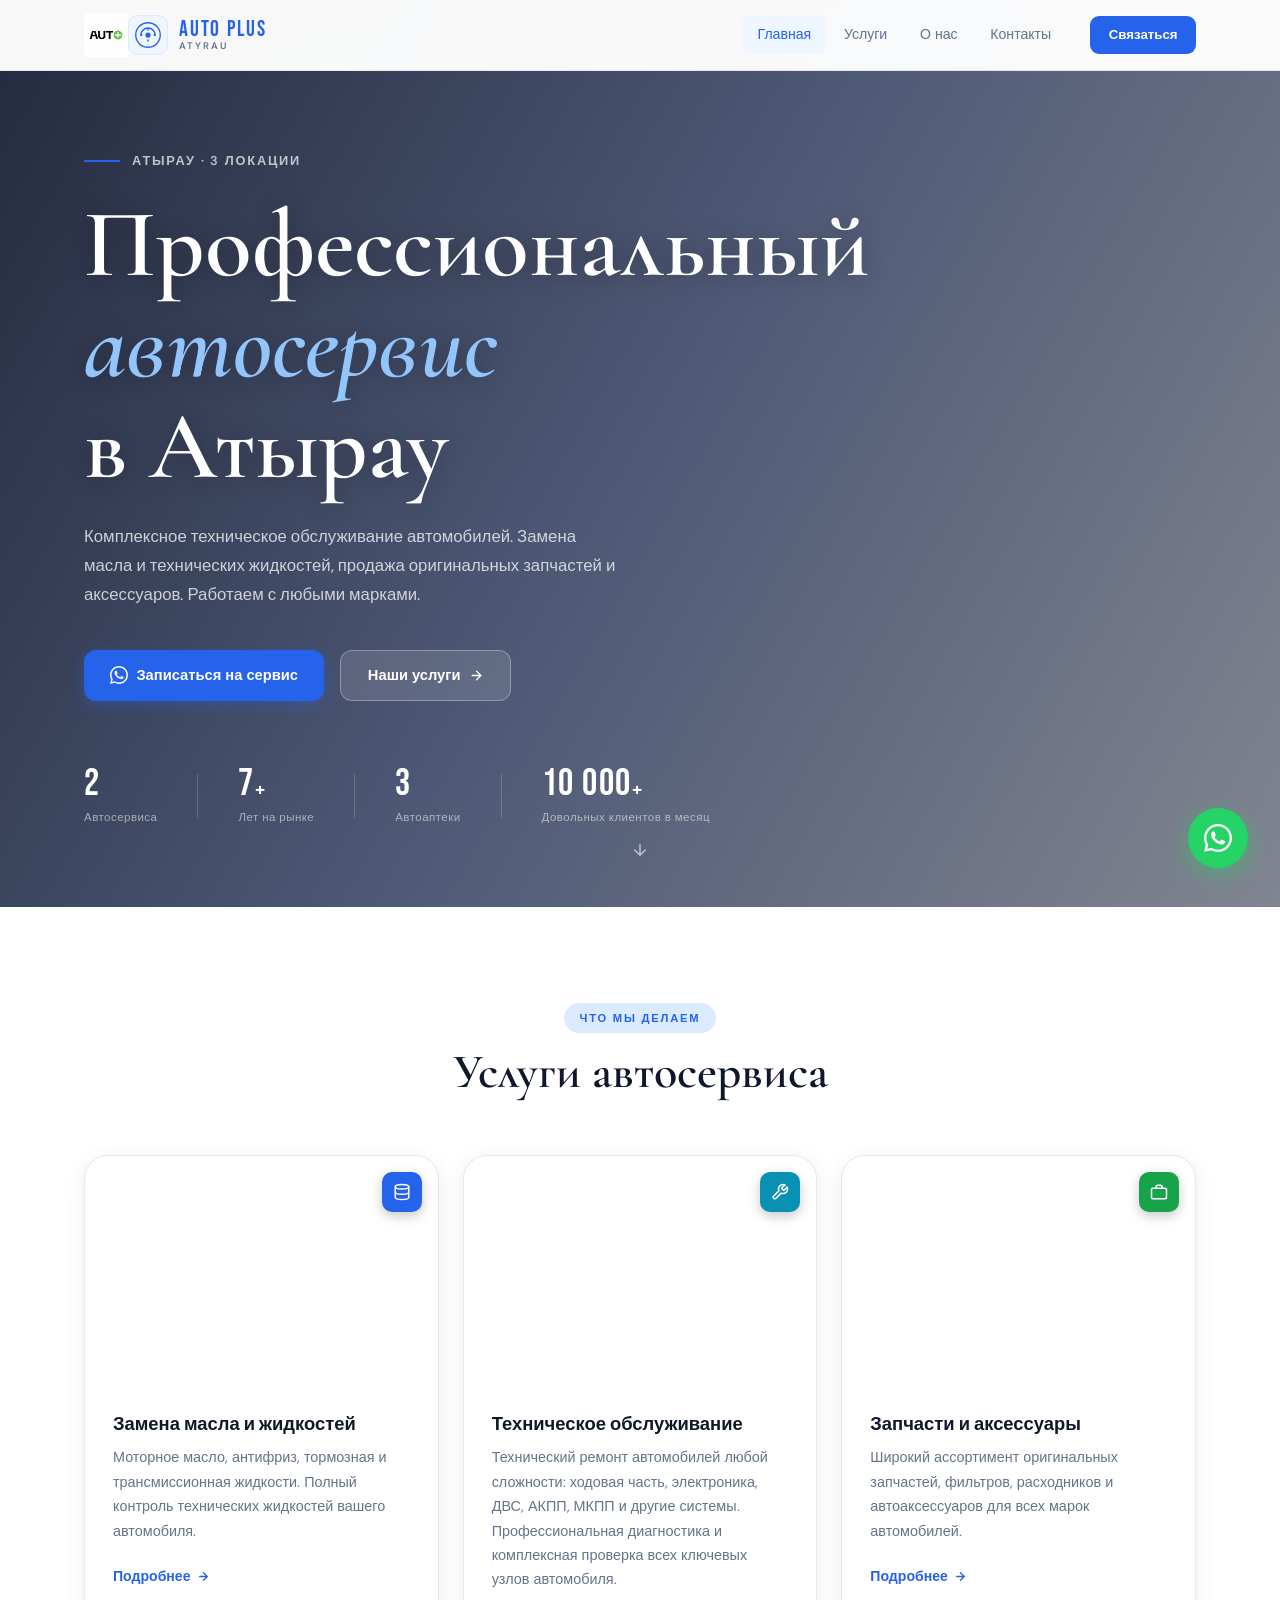
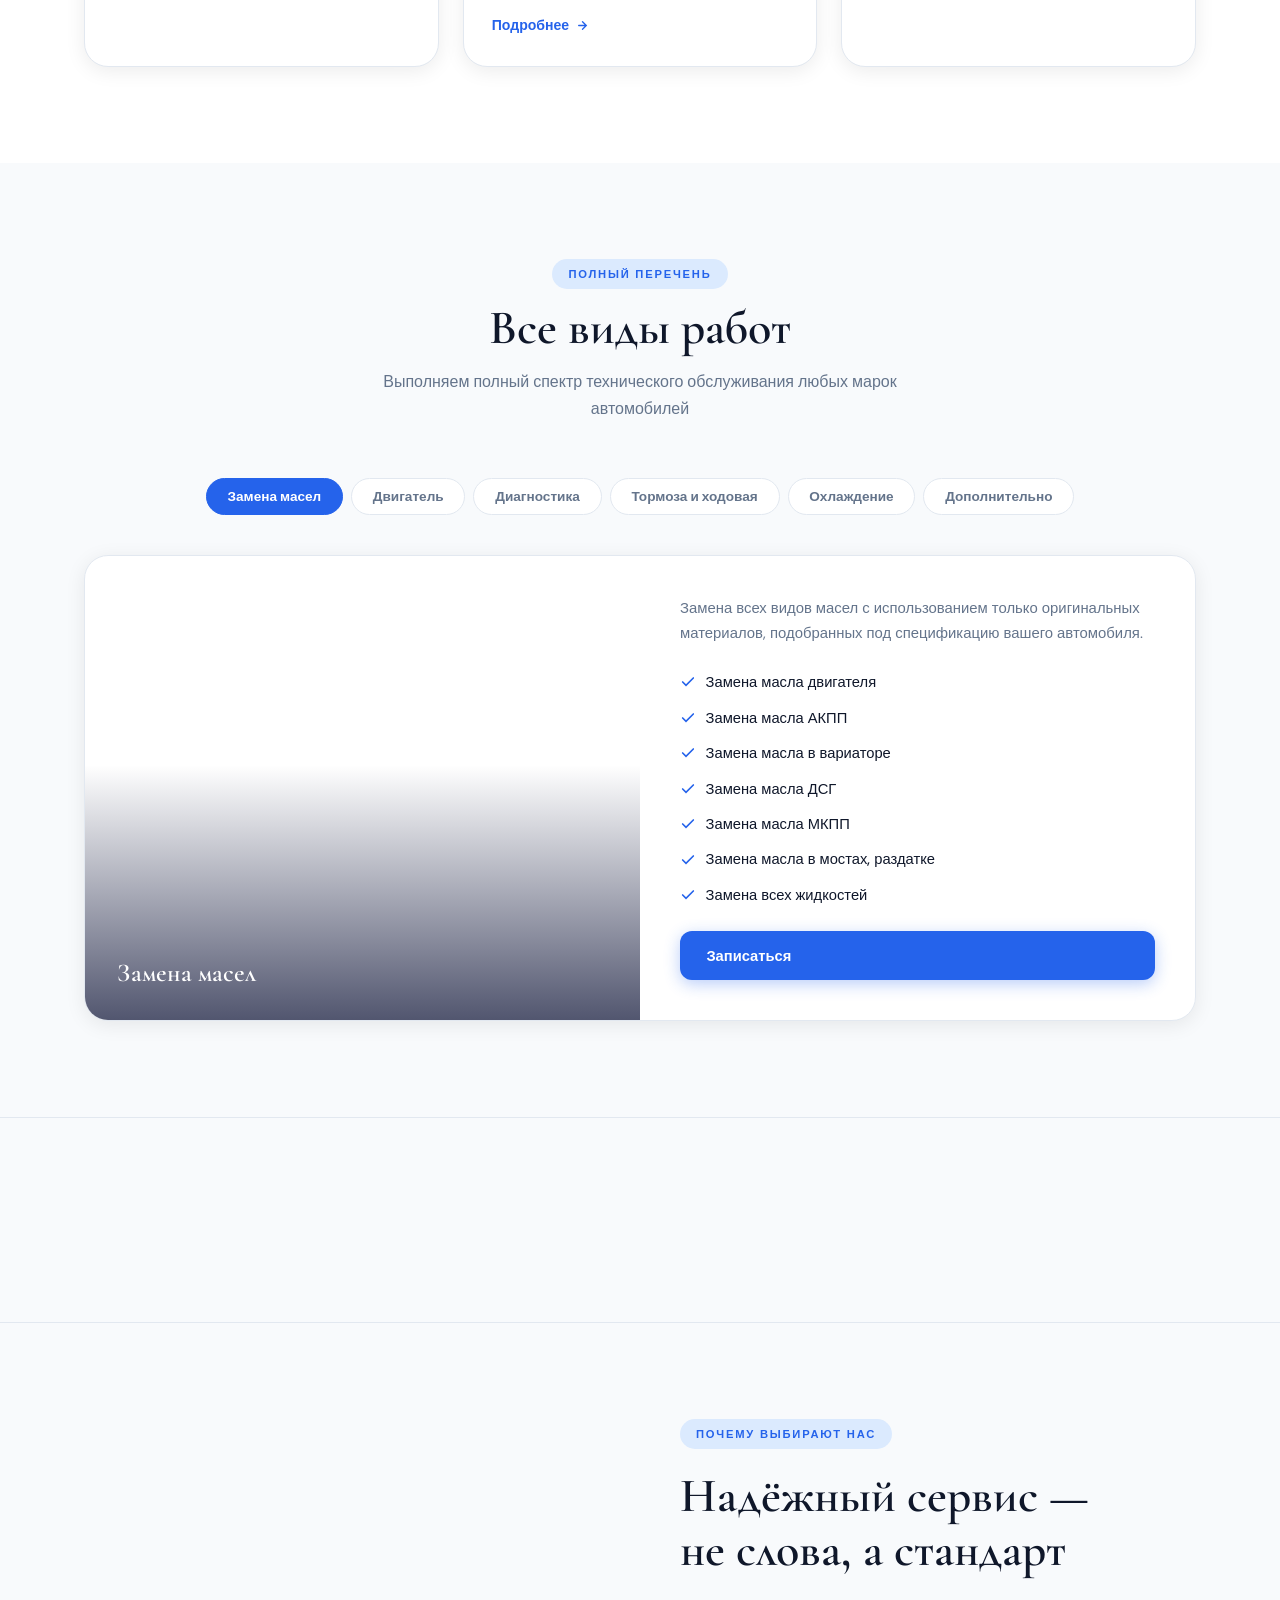
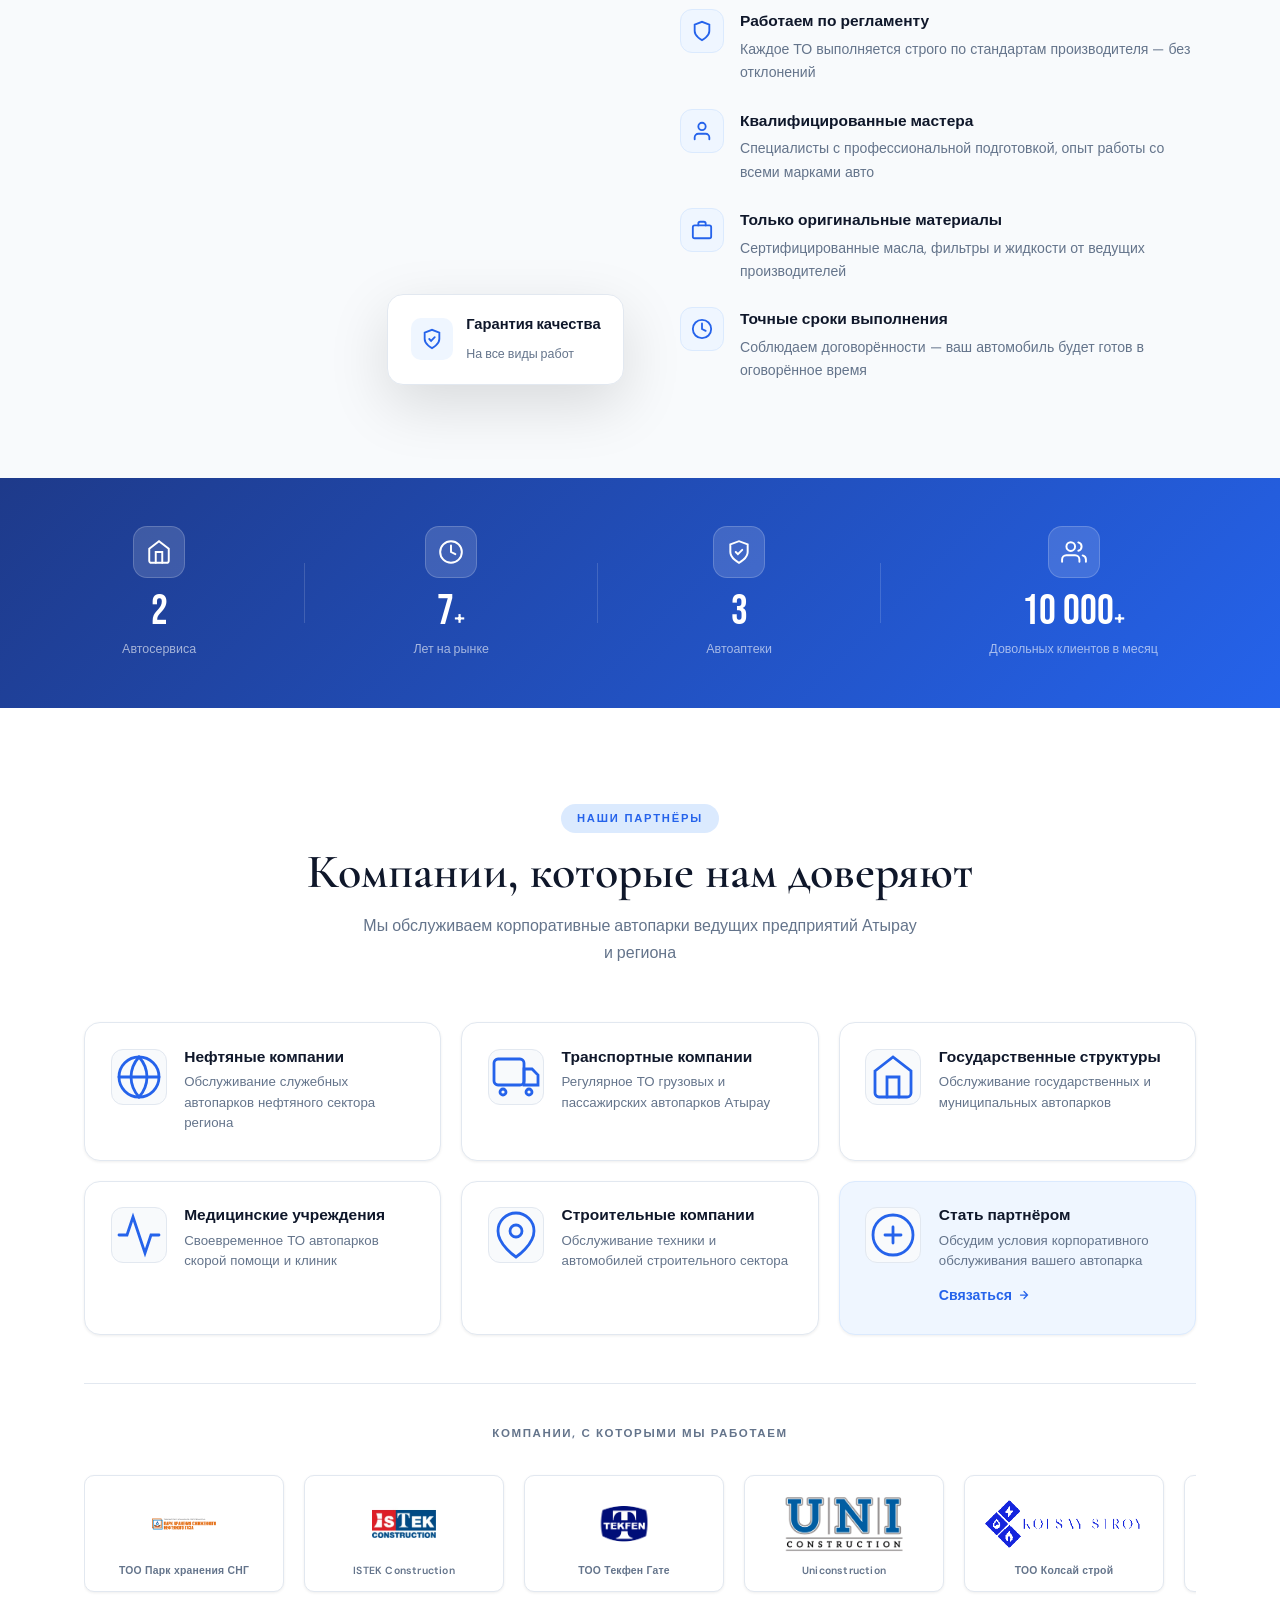
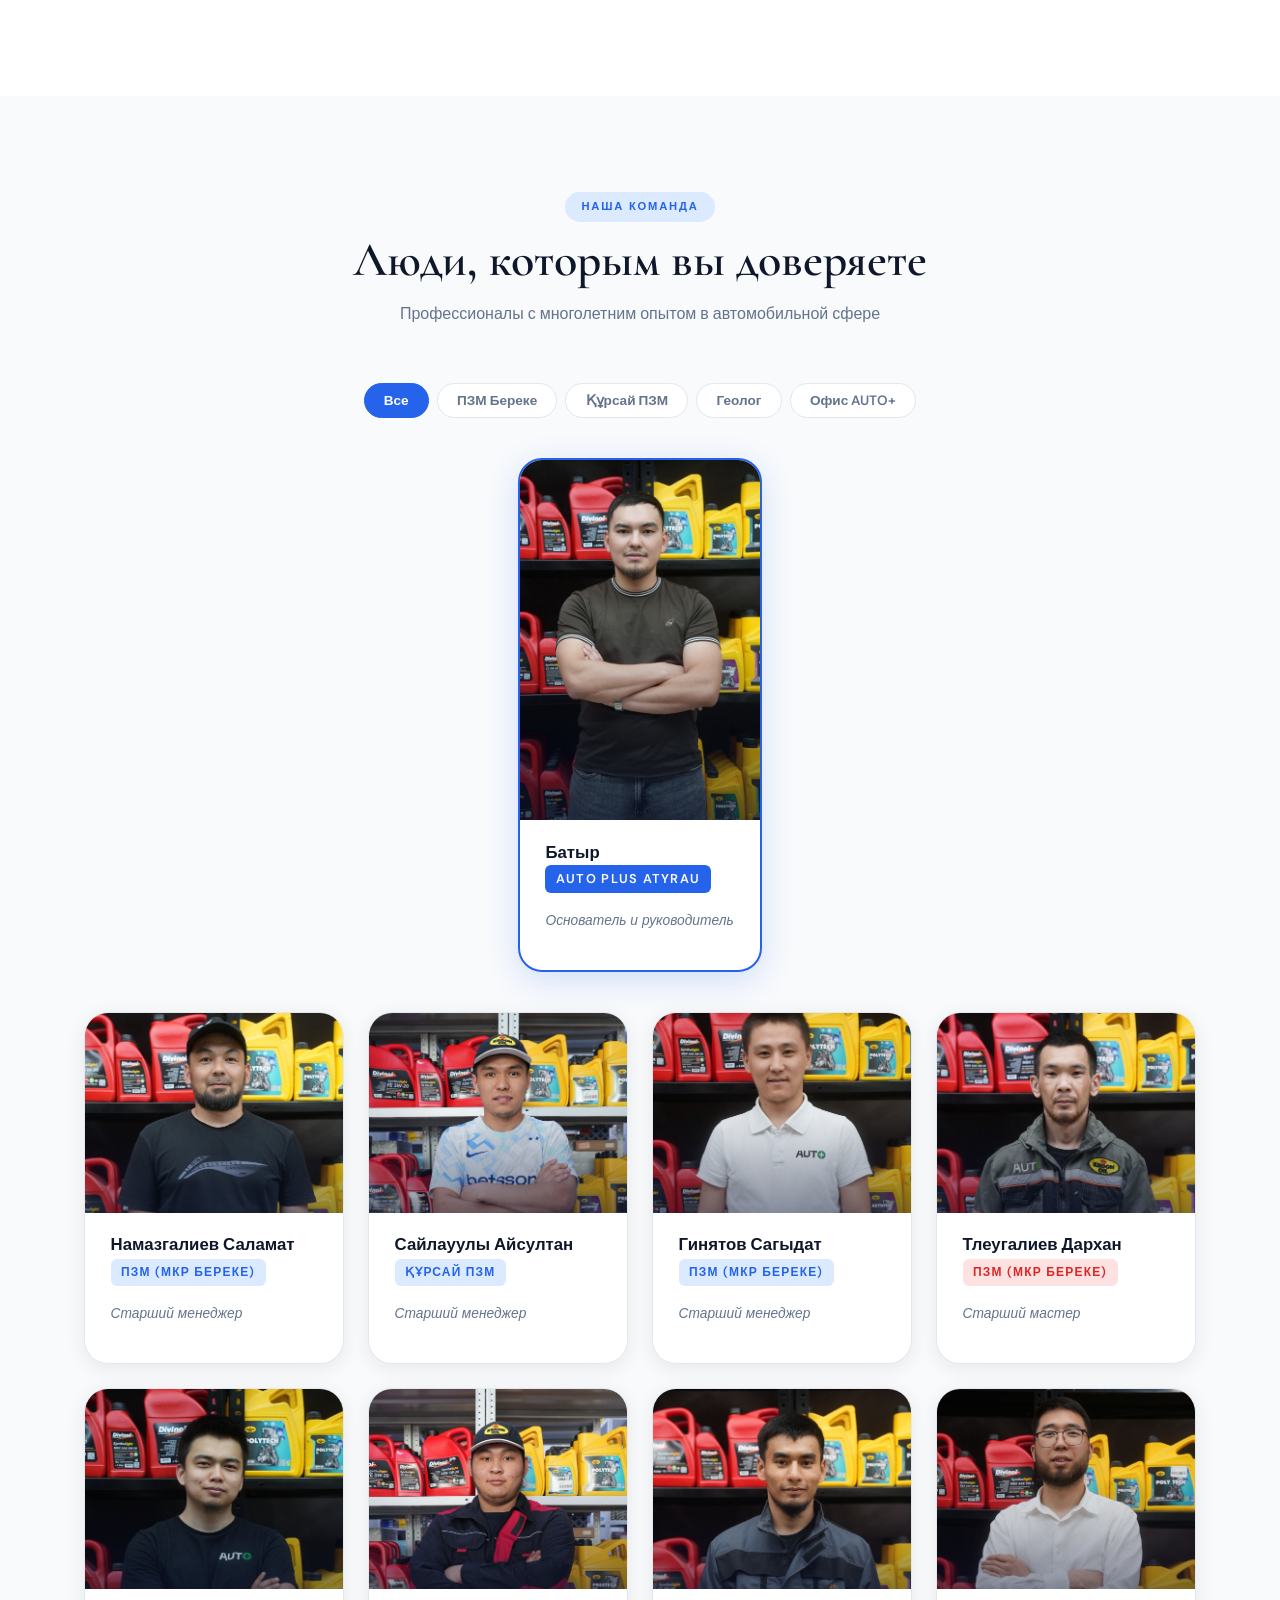
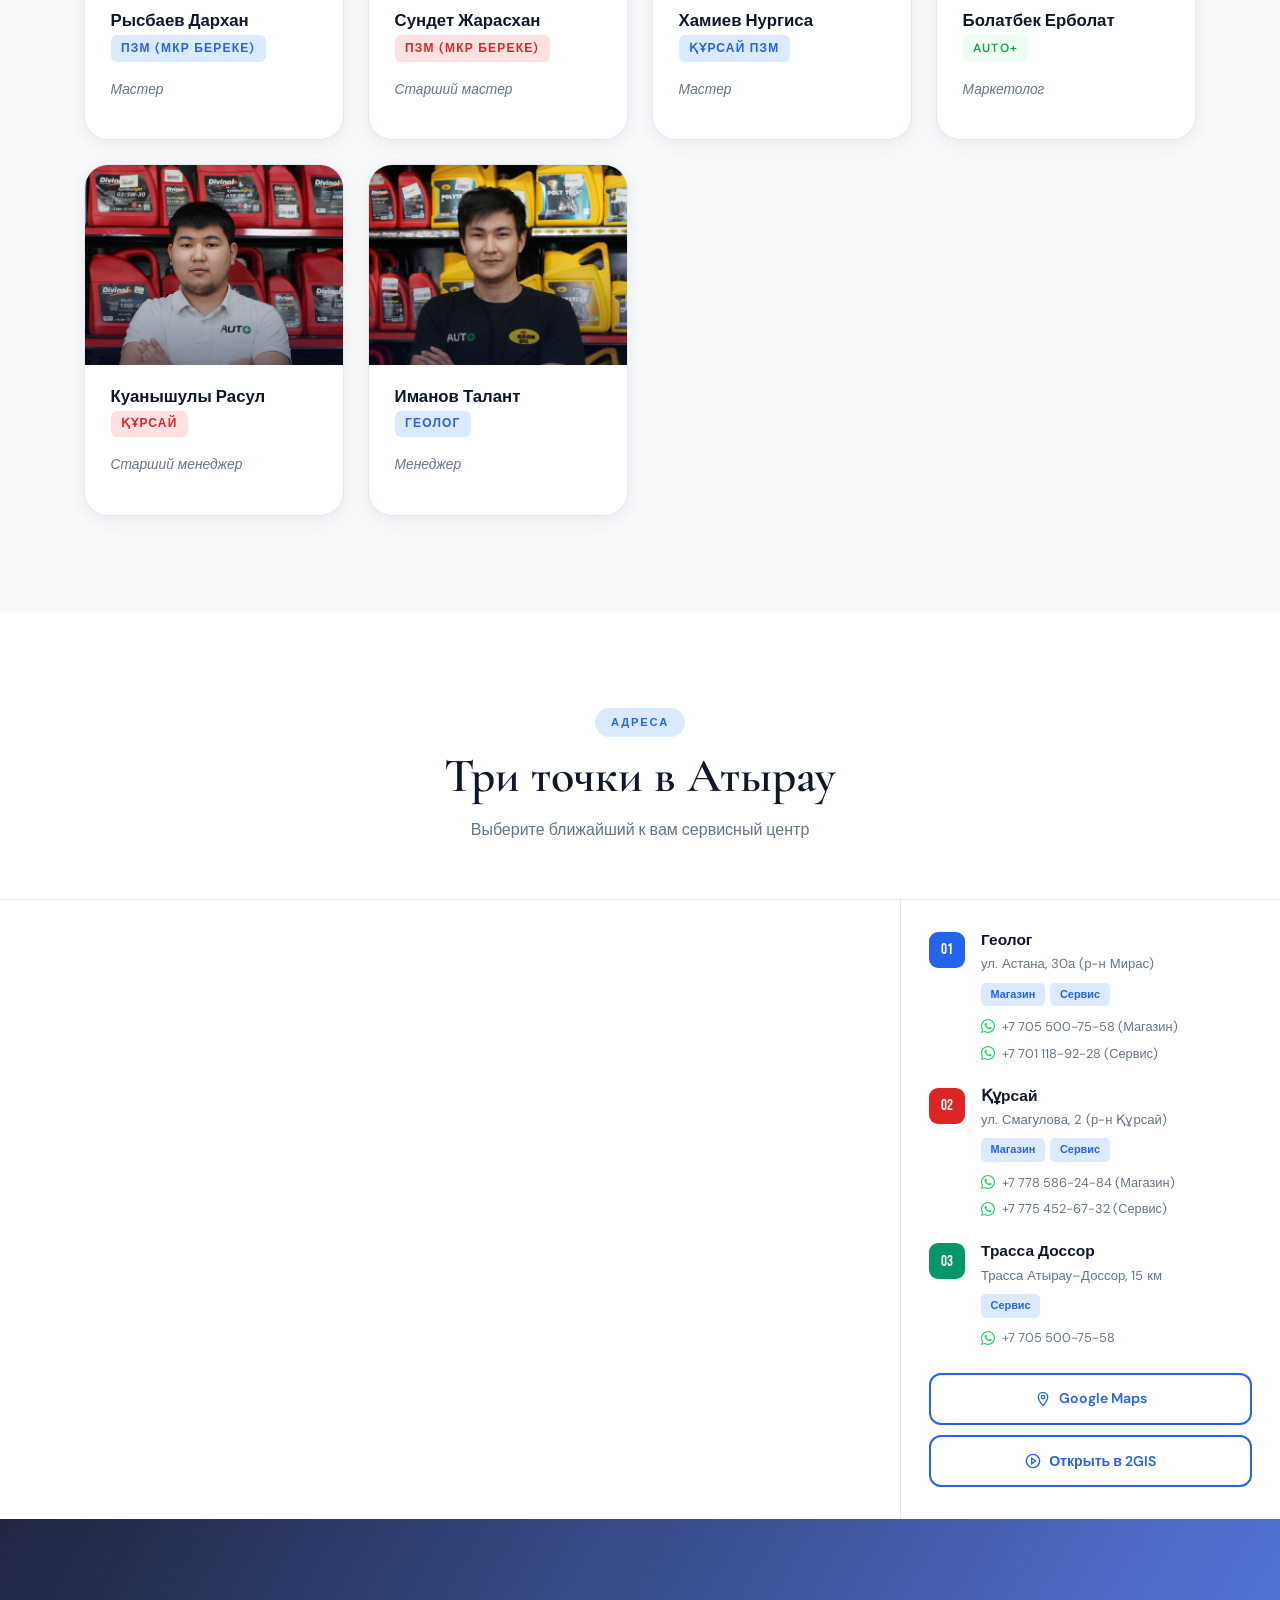
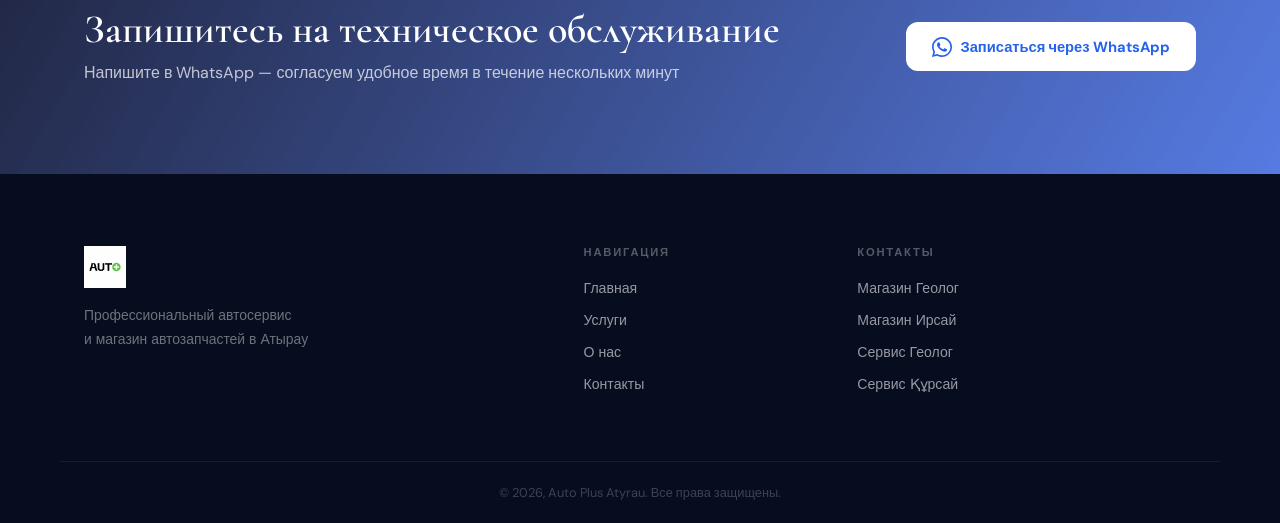
==== index.html @ 3d7605c4 "Update index.html" ====
<!DOCTYPE html>
<html lang="ru">
<head>
  <meta charset="UTF-8" />
  <meta name="viewport" content="width=device-width, initial-scale=1.0" />
  <title>Auto Plus Atyrau — Профессиональный автосервис</title>
  <link rel="stylesheet" href="style.css" />
  <link rel="preconnect" href="https://fonts.googleapis.com" />
  <link rel="preconnect" href="https://fonts.gstatic.com" crossorigin />
  <link href="https://fonts.googleapis.com/css2?family=Cormorant+Garamond:wght@400;500;600;700&family=DM+Sans:wght@300;400;500;600;700&family=Bebas+Neue&display=swap" rel="stylesheet" />
</head>
<body>

<!-- NAV -->
<header class="navbar" id="navbar">
  <div class="container nav-inner">
    <a href="index.html" class="logo">
      <img src="logo.png" alt="Auto Plus Atyrau" class="logo-img" onerror="this.style.display='none';this.nextElementSibling.style.display='flex'"/>
      <div class="logo-fallback">
        <div class="logo-emblem">
          <svg width="28" height="28" viewBox="0 0 32 32" fill="none">
            <circle cx="16" cy="16" r="14" stroke="#2563eb" stroke-width="1.5"/>
            <path d="M8 16a8 8 0 0116 0" stroke="#2563eb" stroke-width="1.8" stroke-linecap="round"/>
            <circle cx="16" cy="16" r="3" fill="#2563eb"/>
            <path d="M16 9v1.5M16 21.5V23M9 16H7.5M24.5 16H23" stroke="#2563eb" stroke-width="1.5" stroke-linecap="round"/>
          </svg>
        </div>
        <div>
          <span class="logo-main">AUTO PLUS</span>
          <span class="logo-sub">ATYRAU</span>
        </div>
      </div>
    </a>
    <nav class="nav-links" id="navLinks">
      <a href="index.html" class="active">Главная</a>
      <a href="services.html">Услуги</a>
      <a href="about.html">О нас</a>
      <a href="contact.html">Контакты</a>
    </nav>
    <a href="https://wa.me/77055007558" target="_blank" class="btn btn-nav">Связаться</a>
    <button class="burger" id="burger" aria-label="Меню"><span></span><span></span><span></span></button>
  </div>
</header>

<!-- ═══ HERO ═══ -->
<section class="hero">
  <div class="hero-media">
    <img
      src="https://images.unsplash.com/photo-1487754180451-c456f719a1fc?w=1800&q=90&auto=format&fit=crop"
      alt="Auto Plus Atyrau — Профессиональный автосервис"
      class="hero-bg-img"
    />
    <div class="hero-overlay"></div>
  </div>

  <div class="container hero-content">
    <div class="hero-eyebrow">
      <span class="hero-eyebrow-line"></span>
      <span>Атырау · 3 локации</span>
    </div>

    <h1 class="hero-title">
      Профессиональный<br/>
      <em>автосервис</em><br/>
      в Атырау
    </h1>

    <p class="hero-desc">
      Комплексное техническое обслуживание автомобилей. Замена масла и технических жидкостей, продажа оригинальных запчастей и аксессуаров. Работаем с любыми марками.
    </p>

    <div class="hero-actions">
      <a href="https://wa.me/77055007558" target="_blank" class="btn btn-primary">
        <svg width="18" height="18" viewBox="0 0 24 24" fill="currentColor"><path d="M17.472 14.382c-.297-.149-1.758-.867-2.03-.967-.273-.099-.471-.148-.67.15-.197.297-.767.966-.94 1.164-.173.199-.347.223-.644.075-.297-.15-1.255-.463-2.39-1.475-.883-.788-1.48-1.761-1.653-2.059-.173-.297-.018-.458.13-.606.134-.133.298-.347.446-.52.149-.174.198-.298.298-.497.099-.198.05-.371-.025-.52-.075-.149-.669-1.612-.916-2.207-.242-.579-.487-.5-.669-.51-.173-.008-.371-.01-.57-.01-.198 0-.52.074-.792.372-.272.297-1.04 1.016-1.04 2.479 0 1.462 1.065 2.875 1.213 3.074.149.198 2.096 3.2 5.077 4.487.709.306 1.262.489 1.694.625.712.227 1.36.195 1.871.118.571-.085 1.758-.719 2.006-1.413.248-.694.248-1.289.173-1.413-.074-.124-.272-.198-.57-.347z"/><path d="M12 0C5.373 0 0 5.373 0 12c0 2.123.554 4.118 1.524 5.847L.057 23.882l6.197-1.447A11.946 11.946 0 0012 24c6.627 0 12-5.373 12-12S18.627 0 12 0zm0 22c-1.891 0-3.659-.498-5.193-1.37l-.373-.22-3.679.859.903-3.583-.244-.388A9.951 9.951 0 012 12C2 6.477 6.477 2 12 2s10 4.477 10 10-4.477 10-10 10z"/></svg>
        Записаться на сервис
      </a>
      <a href="services.html" class="btn btn-ghost">
        Наши услуги
        <svg width="15" height="15" viewBox="0 0 24 24" fill="none" stroke="currentColor" stroke-width="2.2" stroke-linecap="round"><path d="M5 12h14M12 5l7 7-7 7"/></svg>
      </a>
    </div>

    <div class="hero-stats">
      <div class="stat">
        <span class="stat-num">2</span>
        <span class="stat-label">Автосервиса</span>
      </div>
      <div class="stat-divider"></div>
      <div class="stat">
        <span class="stat-num">7<small>+</small></span>
        <span class="stat-label">Лет на рынке</span>
      </div>
      <div class="stat-divider"></div>
      <div class="stat">
        <span class="stat-num">3</span>
        <span class="stat-label">Автоаптеки</span>
      </div>
      <div class="stat-divider"></div>
      <div class="stat">
        <span class="stat-num">10 000<small>+</small></span>
        <span class="stat-label">Довольных клиентов в месяц</span>
      </div>
    </div>
  </div>

  <div class="scroll-cue">
    <svg width="18" height="18" viewBox="0 0 24 24" fill="none" stroke="white" stroke-width="2" stroke-linecap="round"><path d="M12 5v14M5 12l7 7 7-7"/></svg>
  </div>
</section>

<!-- ═══ SERVICES PREVIEW ═══ -->
<section class="section services-preview">
  <div class="container">
    <div class="section-header">
      <span class="section-tag">Что мы делаем</span>
      <h2 class="section-title">Услуги автосервиса</h2>
    </div>
    <div class="cards-grid">

      <div class="card card-service" data-aos>
        <div class="card-img-wrap">
          <img src="https://garage.od.ua/upload/articles/2022-01-17/8c7e22689fc760994631b129baf95b26.jpg" alt="Замена масла" loading="lazy"/>
          <div class="card-img-badge" style="background:#2563eb;">
            <svg width="18" height="18" viewBox="0 0 24 24" fill="none" stroke="white" stroke-width="2" stroke-linecap="round"><ellipse cx="12" cy="5" rx="9" ry="3"/><path d="M21 12c0 1.66-4 3-9 3s-9-1.34-9-3"/><path d="M3 5v14c0 1.66 4 3 9 3s9-1.34 9-3V5"/></svg>
          </div>
        </div>
        <div class="card-body">
          <h3>Замена масла и жидкостей</h3>
          <p>Моторное масло, антифриз, тормозная и трансмиссионная жидкости. Полный контроль технических жидкостей вашего автомобиля.</p>
          <a href="services.html" class="card-link">Подробнее <svg width="13" height="13" viewBox="0 0 24 24" fill="none" stroke="currentColor" stroke-width="2.5" stroke-linecap="round"><path d="M5 12h14M12 5l7 7-7 7"/></svg></a>
          
        </div>
      </div>

      <div class="card card-service" data-aos>
        <div class="card-img-wrap">
          <img src="https://www.stostayer.ru/assets/8b9700c1a4224e198ac48fe317b69999/%D0%A2%D0%9E_2.jpg" alt="Техобслуживание" loading="lazy"/>
          <div class="card-img-badge" style="background:#0891b2;">
            <svg width="18" height="18" viewBox="0 0 24 24" fill="none" stroke="white" stroke-width="2" stroke-linecap="round"><path d="M14.7 6.3a1 1 0 000 1.4l1.6 1.6a1 1 0 001.4 0l3.77-3.77a6 6 0 01-7.94 7.94l-6.91 6.91a2.12 2.12 0 01-3-3l6.91-6.91a6 6 0 017.94-7.94l-3.76 3.76z"/></svg>
          </div>
        </div>
        <div class="card-body">
          <h3>Техническое обслуживание</h3>
          <p>Технический ремонт автомобилей любой сложности: ходовая часть, электроника, ДВС, АКПП, МКПП и другие системы. Профессиональная диагностика и комплексная проверка всех ключевых узлов автомобиля.</p>
          <a href="services.html" class="card-link">Подробнее <svg width="13" height="13" viewBox="0 0 24 24" fill="none" stroke="currentColor" stroke-width="2.5" stroke-linecap="round"><path d="M5 12h14M12 5l7 7-7 7"/></svg></a>
        </div>
      </div>

      <div class="card card-service" data-aos>
        <div class="card-img-wrap">
          <img src="https://images.unsplash.com/photo-1609521263047-f8f205293f24?w=600&q=80&auto=format&fit=crop" alt="Запчасти и аксессуары" loading="lazy"/>
          <div class="card-img-badge" style="background:#16a34a;">
            <svg width="18" height="18" viewBox="0 0 24 24" fill="none" stroke="white" stroke-width="2" stroke-linecap="round"><rect x="2" y="7" width="20" height="14" rx="2"/><path d="M16 7V5a2 2 0 00-2-2h-4a2 2 0 00-2 2v2"/></svg>
          </div>
        </div>
        <div class="card-body">
          <h3>Запчасти и аксессуары</h3>
          <p>Широкий ассортимент оригинальных запчастей, фильтров, расходников и автоаксессуаров для всех марок автомобилей.</p>
          <a href="services.html" class="card-link">Подробнее <svg width="13" height="13" viewBox="0 0 24 24" fill="none" stroke="currentColor" stroke-width="2.5" stroke-linecap="round"><path d="M5 12h14M12 5l7 7-7 7"/></svg></a>
        </div>
      </div>

    </div>
  </div>
</section>

  <!-- ═══ ALL SERVICES ═══ -->
<section class="section all-services-section">
  <div class="container">
    <div class="section-header">
      <span class="section-tag">Полный перечень</span>
      <h2 class="section-title">Все виды работ</h2>
      <p class="section-sub">Выполняем полный спектр технического обслуживания любых марок автомобилей</p>
    </div>

    <div class="asvc-tabs">
      <button class="asvc-tab active" data-cat="oils">Замена масел</button>
      <button class="asvc-tab" data-cat="engine">Двигатель</button>
      <button class="asvc-tab" data-cat="diag">Диагностика</button>
      <button class="asvc-tab" data-cat="brakes">Тормоза и ходовая</button>
      <button class="asvc-tab" data-cat="cooling">Охлаждение</button>
      <button class="asvc-tab" data-cat="extra">Дополнительно</button>
    </div>

    <div class="asvc-panels">

      <div class="asvc-panel active" data-cat="oils">
        <div class="asvc-panel-img">
          <img src="https://garage.od.ua/upload/articles/2022-01-17/8c7e22689fc760994631b129baf95b26.jpg" alt="Замена масел" loading="lazy"/>
          <div class="asvc-panel-img-overlay">
            <span class="asvc-panel-label">Замена масел</span>
          </div>
        </div>
        <div class="asvc-panel-list">
          <p class="asvc-panel-desc">Замена всех видов масел с использованием только оригинальных материалов, подобранных под спецификацию вашего автомобиля.</p>
          <ul>
            <li><svg width="16" height="16" viewBox="0 0 24 24" fill="none" stroke="#2563eb" stroke-width="2.5" stroke-linecap="round"><polyline points="20 6 9 17 4 12"/></svg>Замена масла двигателя</li>
            <li><svg width="16" height="16" viewBox="0 0 24 24" fill="none" stroke="#2563eb" stroke-width="2.5" stroke-linecap="round"><polyline points="20 6 9 17 4 12"/></svg>Замена масла АКПП</li>
            <li><svg width="16" height="16" viewBox="0 0 24 24" fill="none" stroke="#2563eb" stroke-width="2.5" stroke-linecap="round"><polyline points="20 6 9 17 4 12"/></svg>Замена масла в вариаторе</li>
            <li><svg width="16" height="16" viewBox="0 0 24 24" fill="none" stroke="#2563eb" stroke-width="2.5" stroke-linecap="round"><polyline points="20 6 9 17 4 12"/></svg>Замена масла ДСГ</li>
            <li><svg width="16" height="16" viewBox="0 0 24 24" fill="none" stroke="#2563eb" stroke-width="2.5" stroke-linecap="round"><polyline points="20 6 9 17 4 12"/></svg>Замена масла МКПП</li>
            <li><svg width="16" height="16" viewBox="0 0 24 24" fill="none" stroke="#2563eb" stroke-width="2.5" stroke-linecap="round"><polyline points="20 6 9 17 4 12"/></svg>Замена масла в мостах, раздатке</li>
            <li><svg width="16" height="16" viewBox="0 0 24 24" fill="none" stroke="#2563eb" stroke-width="2.5" stroke-linecap="round"><polyline points="20 6 9 17 4 12"/></svg>Замена всех жидкостей</li>
          </ul>
          <a href="https://wa.me/77055007558" target="_blank" class="btn btn-primary" style="margin-top:1.5rem;">Записаться</a>
        </div>
      </div>

      <div class="asvc-panel" data-cat="engine">
        <div class="asvc-panel-img">
          <img src="https://images.unsplash.com/photo-1486262715619-67b85e0b08d3?w=700&q=85&auto=format&fit=crop" alt="Двигатель" loading="lazy"/>
          <div class="asvc-panel-img-overlay">
            <span class="asvc-panel-label">Двигатель и ГРМ</span>
          </div>
        </div>
        <div class="asvc-panel-list">
          <p class="asvc-panel-desc">Профессиональный ремонт и обслуживание двигателя. Работаем строго по регламенту производителя.</p>
          <ul>
            <li><svg width="16" height="16" viewBox="0 0 24 24" fill="none" stroke="#2563eb" stroke-width="2.5" stroke-linecap="round"><polyline points="20 6 9 17 4 12"/></svg>Замена фильтров</li>
            <li><svg width="16" height="16" viewBox="0 0 24 24" fill="none" stroke="#2563eb" stroke-width="2.5" stroke-linecap="round"><polyline points="20 6 9 17 4 12"/></svg>Замена коренного сальника</li>
            <li><svg width="16" height="16" viewBox="0 0 24 24" fill="none" stroke="#2563eb" stroke-width="2.5" stroke-linecap="round"><polyline points="20 6 9 17 4 12"/></svg>Капитальный ремонт двигателя</li>
            <li><svg width="16" height="16" viewBox="0 0 24 24" fill="none" stroke="#2563eb" stroke-width="2.5" stroke-linecap="round"><polyline points="20 6 9 17 4 12"/></svg>Замена ремня ГРМ</li>
            <li><svg width="16" height="16" viewBox="0 0 24 24" fill="none" stroke="#2563eb" stroke-width="2.5" stroke-linecap="round"><polyline points="20 6 9 17 4 12"/></svg>Снятие/установка двигателя</li>
            <li><svg width="16" height="16" viewBox="0 0 24 24" fill="none" stroke="#2563eb" stroke-width="2.5" stroke-linecap="round"><polyline points="20 6 9 17 4 12"/></svg>Замена приводного ремня</li>
          </ul>
          <a href="https://wa.me/77055007558" target="_blank" class="btn btn-primary" style="margin-top:1.5rem;">Записаться</a>
        </div>
      </div>

      <div class="asvc-panel" data-cat="diag">
        <div class="asvc-panel-img">
          <img src="https://images.unsplash.com/photo-1625047509168-a7026f36de04?w=700&q=85&auto=format&fit=crop" alt="Диагностика" loading="lazy"/>
          <div class="asvc-panel-img-overlay">
            <span class="asvc-panel-label">Диагностика</span>
          </div>
        </div>
        <div class="asvc-panel-list">
          <p class="asvc-panel-desc">Современное диагностическое оборудование позволяет выявить любые неисправности быстро и точно.</p>
          <ul>
            <li><svg width="16" height="16" viewBox="0 0 24 24" fill="none" stroke="#2563eb" stroke-width="2.5" stroke-linecap="round"><polyline points="20 6 9 17 4 12"/></svg>Компьютерная диагностика</li>
            <li><svg width="16" height="16" viewBox="0 0 24 24" fill="none" stroke="#2563eb" stroke-width="2.5" stroke-linecap="round"><polyline points="20 6 9 17 4 12"/></svg>Адаптация АКПП</li>
            <li><svg width="16" height="16" viewBox="0 0 24 24" fill="none" stroke="#2563eb" stroke-width="2.5" stroke-linecap="round"><polyline points="20 6 9 17 4 12"/></svg>Диагностика ходовой части</li>
            <li><svg width="16" height="16" viewBox="0 0 24 24" fill="none" stroke="#2563eb" stroke-width="2.5" stroke-linecap="round"><polyline points="20 6 9 17 4 12"/></svg>Работа автоэлектрика</li>
          </ul>
          <a href="https://wa.me/77055007558" target="_blank" class="btn btn-primary" style="margin-top:1.5rem;">Записаться</a>
        </div>
      </div>

      <div class="asvc-panel" data-cat="brakes">
        <div class="asvc-panel-img">
          <img src="https://images.unsplash.com/photo-1580983559367-0dc2f8934365?w=700&q=85&auto=format&fit=crop" alt="Тормоза" loading="lazy"/>
          <div class="asvc-panel-img-overlay">
            <span class="asvc-panel-label">Тормоза и ходовая</span>
          </div>
        </div>
        <div class="asvc-panel-list">
          <p class="asvc-panel-desc">Безопасность на дороге начинается с исправных тормозов и ходовой части. Проверим и отремонтируем.</p>
          <ul>
            <li><svg width="16" height="16" viewBox="0 0 24 24" fill="none" stroke="#2563eb" stroke-width="2.5" stroke-linecap="round"><polyline points="20 6 9 17 4 12"/></svg>Замена тормозной жидкости</li>
            <li><svg width="16" height="16" viewBox="0 0 24 24" fill="none" stroke="#2563eb" stroke-width="2.5" stroke-linecap="round"><polyline points="20 6 9 17 4 12"/></svg>Замена тормозных колодок</li>
            <li><svg width="16" height="16" viewBox="0 0 24 24" fill="none" stroke="#2563eb" stroke-width="2.5" stroke-linecap="round"><polyline points="20 6 9 17 4 12"/></svg>Ремонт ходовой части</li>
            <li><svg width="16" height="16" viewBox="0 0 24 24" fill="none" stroke="#2563eb" stroke-width="2.5" stroke-linecap="round"><polyline points="20 6 9 17 4 12"/></svg>Развал-схождение</li>
          </ul>
          <a href="https://wa.me/77055007558" target="_blank" class="btn btn-primary" style="margin-top:1.5rem;">Записаться</a>
        </div>
      </div>

      <div class="asvc-panel" data-cat="cooling">
        <div class="asvc-panel-img">
          <img src="https://images.unsplash.com/photo-1607860108855-64acf2078ed9?w=700&q=85&auto=format&fit=crop" alt="Охлаждение" loading="lazy"/>
          <div class="asvc-panel-img-overlay">
            <span class="asvc-panel-label">Охлаждение и топливо</span>
          </div>
        </div>
        <div class="asvc-panel-list">
          <p class="asvc-panel-desc">Обслуживание системы охлаждения, топливной системы и кондиционирования.</p>
          <ul>
            <li><svg width="16" height="16" viewBox="0 0 24 24" fill="none" stroke="#2563eb" stroke-width="2.5" stroke-linecap="round"><polyline points="20 6 9 17 4 12"/></svg>Промывка радиатора печки</li>
            <li><svg width="16" height="16" viewBox="0 0 24 24" fill="none" stroke="#2563eb" stroke-width="2.5" stroke-linecap="round"><polyline points="20 6 9 17 4 12"/></svg>Промывка форсунок</li>
            <li><svg width="16" height="16" viewBox="0 0 24 24" fill="none" stroke="#2563eb" stroke-width="2.5" stroke-linecap="round"><polyline points="20 6 9 17 4 12"/></svg>Заправка автокондиционера</li>
          </ul>
          <a href="https://wa.me/77055007558" target="_blank" class="btn btn-primary" style="margin-top:1.5rem;">Записаться</a>
        </div>
      </div>

      <div class="asvc-panel" data-cat="extra">
        <div class="asvc-panel-img">
          <img src="https://images.unsplash.com/photo-1609521263047-f8f205293f24?w=700&q=85&auto=format&fit=crop" alt="Дополнительно" loading="lazy"/>
          <div class="asvc-panel-img-overlay">
            <span class="asvc-panel-label">Дополнительно</span>
          </div>
        </div>
        <div class="asvc-panel-list">
          <p class="asvc-panel-desc">Дополнительные услуги для полного ухода за вашим автомобилем.</p>
          <ul>
            <li><svg width="16" height="16" viewBox="0 0 24 24" fill="none" stroke="#2563eb" stroke-width="2.5" stroke-linecap="round"><polyline points="20 6 9 17 4 12"/></svg>Замена свечей зажигания</li>
            <li><svg width="16" height="16" viewBox="0 0 24 24" fill="none" stroke="#2563eb" stroke-width="2.5" stroke-linecap="round"><polyline points="20 6 9 17 4 12"/></svg>Шиномонтаж</li>
            <li><svg width="16" height="16" viewBox="0 0 24 24" fill="none" stroke="#2563eb" stroke-width="2.5" stroke-linecap="round"><polyline points="20 6 9 17 4 12"/></svg>Автомойка</li>
          </ul>
          <a href="https://wa.me/77055007558" target="_blank" class="btn btn-primary" style="margin-top:1.5rem;">Записаться</a>
        </div>
      </div>

    </div>
  </div>
</section>

<!-- ═══ PHOTO STRIP ═══ -->
<div class="photo-strip">
  <div class="strip-track">
    <img src="https://images.unsplash.com/photo-1486262715619-67b85e0b08d3?w=400&q=75&auto=format&fit=crop" alt="" loading="lazy"/>
    <img src="https://images.unsplash.com/photo-1622186477895-f2af6a0f5a97?w=400&q=75&auto=format&fit=crop" alt="" loading="lazy"/>
    <img src="https://images.unsplash.com/photo-1615906655593-ad0386982a0f?w=400&q=75&auto=format&fit=crop" alt="" loading="lazy"/>
    <img src="https://images.unsplash.com/photo-1580983559367-0dc2f8934365?w=400&q=75&auto=format&fit=crop" alt="" loading="lazy"/>
    <img src="https://images.unsplash.com/photo-1625047509168-a7026f36de04?w=400&q=75&auto=format&fit=crop" alt="" loading="lazy"/>
    <img src="https://images.unsplash.com/photo-1487754180451-c456f719a1fc?w=400&q=75&auto=format&fit=crop" alt="" loading="lazy"/>
    <!-- duplicate for loop -->
    <img src="https://images.unsplash.com/photo-1486262715619-67b85e0b08d3?w=400&q=75&auto=format&fit=crop" alt="" loading="lazy"/>
    <img src="https://images.unsplash.com/photo-1622186477895-f2af6a0f5a97?w=400&q=75&auto=format&fit=crop" alt="" loading="lazy"/>
    <img src="https://images.unsplash.com/photo-1615906655593-ad0386982a0f?w=400&q=75&auto=format&fit=crop" alt="" loading="lazy"/>
    <img src="https://images.unsplash.com/photo-1580983559367-0dc2f8934365?w=400&q=75&auto=format&fit=crop" alt="" loading="lazy"/>
    <img src="https://images.unsplash.com/photo-1625047509168-a7026f36de04?w=400&q=75&auto=format&fit=crop" alt="" loading="lazy"/>
    <img src="https://images.unsplash.com/photo-1487754180451-c456f719a1fc?w=400&q=75&auto=format&fit=crop" alt="" loading="lazy"/>
  </div>
</div>

<!-- ═══ WHY US ═══ -->
<section class="section why-us">
  <div class="container">
    <div class="why-inner">
      <div class="why-visual" data-aos>
        <img src="https://images.unsplash.com/photo-1625047509168-a7026f36de04?w=700&q=85&auto=format&fit=crop" alt="Наш сервис" class="why-photo" loading="lazy"/>
        <div class="why-badge-float">
          <div class="wbf-icon">
            <svg width="22" height="22" viewBox="0 0 24 24" fill="none" stroke="#2563eb" stroke-width="2" stroke-linecap="round"><path d="M12 22s8-4 8-10V5l-8-3-8 3v7c0 6 8 10 8 10z"/><polyline points="9 12 11 14 15 10"/></svg>
          </div>
          <div>
            <strong>Гарантия качества</strong>
            <span>На все виды работ</span>
          </div>
        </div>
      </div>
      <div class="why-text">
        <span class="section-tag">Почему выбирают нас</span>
        <h2 class="section-title">Надёжный сервис —<br/>не слова, а стандарт</h2>
        <ul class="why-list">
          <li>
            <div class="why-icon-svg">
              <svg width="22" height="22" viewBox="0 0 24 24" fill="none" stroke="#2563eb" stroke-width="2" stroke-linecap="round"><path d="M12 22s8-4 8-10V5l-8-3-8 3v7c0 6 8 10 8 10z"/></svg>
            </div>
            <div><strong>Работаем по регламенту</strong><p>Каждое ТО выполняется строго по стандартам производителя — без отклонений</p></div>
          </li>
          <li>
            <div class="why-icon-svg">
              <svg width="22" height="22" viewBox="0 0 24 24" fill="none" stroke="#2563eb" stroke-width="2" stroke-linecap="round"><path d="M20 21v-2a4 4 0 00-4-4H8a4 4 0 00-4 4v2"/><circle cx="12" cy="7" r="4"/></svg>
            </div>
            <div><strong>Квалифицированные мастера</strong><p>Специалисты с профессиональной подготовкой, опыт работы со всеми марками авто</p></div>
          </li>
          <li>
            <div class="why-icon-svg">
              <svg width="22" height="22" viewBox="0 0 24 24" fill="none" stroke="#2563eb" stroke-width="2" stroke-linecap="round"><rect x="2" y="7" width="20" height="14" rx="2"/><path d="M16 7V5a2 2 0 00-2-2h-4a2 2 0 00-2 2v2"/></svg>
            </div>
            <div><strong>Только оригинальные материалы</strong><p>Сертифицированные масла, фильтры и жидкости от ведущих производителей</p></div>
          </li>
          <li>
            <div class="why-icon-svg">
              <svg width="22" height="22" viewBox="0 0 24 24" fill="none" stroke="#2563eb" stroke-width="2" stroke-linecap="round"><circle cx="12" cy="12" r="10"/><polyline points="12 6 12 12 16 14"/></svg>
            </div>
            <div><strong>Точные сроки выполнения</strong><p>Соблюдаем договорённости — ваш автомобиль будет готов в оговорённое время</p></div>
          </li>
        </ul>
      </div>
    </div>
  </div>
</section>

<!-- ═══ STATS BAND ═══ -->
<div class="stats-band">
  <div class="container stats-band-inner">
    <div class="sband-item" data-aos>
      <div class="sband-icon">
        <svg width="26" height="26" viewBox="0 0 24 24" fill="none" stroke="white" stroke-width="1.8" stroke-linecap="round"><path d="M3 9l9-7 9 7v11a2 2 0 01-2 2H5a2 2 0 01-2-2z"/><polyline points="9 22 9 12 15 12 15 22"/></svg>
      </div>
      <span class="sband-num">2</span>
      <span class="sband-label">Автосервиса</span>
    </div>
    <div class="sband-divider"></div>
    <div class="sband-item" data-aos>
      <div class="sband-icon">
        <svg width="26" height="26" viewBox="0 0 24 24" fill="none" stroke="white" stroke-width="1.8" stroke-linecap="round"><circle cx="12" cy="12" r="10"/><polyline points="12 6 12 12 16 14"/></svg>
      </div>
      <span class="sband-num">7<small>+</small></span>
      <span class="sband-label">Лет на рынке</span>
    </div>
    <div class="sband-divider"></div>
    <div class="sband-item" data-aos>
      <div class="sband-icon">
        <svg width="26" height="26" viewBox="0 0 24 24" fill="none" stroke="white" stroke-width="1.8" stroke-linecap="round"><path d="M12 22s8-4 8-10V5l-8-3-8 3v7c0 6 8 10 8 10z"/><polyline points="9 12 11 14 15 10"/></svg>
      </div>
      <span class="sband-num">3</span>
      <span class="sband-label">Автоаптеки</span>
    </div>
    <div class="sband-divider"></div>
    <div class="sband-item" data-aos>
      <div class="sband-icon">
        <svg width="26" height="26" viewBox="0 0 24 24" fill="none" stroke="white" stroke-width="1.8" stroke-linecap="round"><path d="M17 21v-2a4 4 0 00-4-4H5a4 4 0 00-4 4v2"/><circle cx="9" cy="7" r="4"/><path d="M23 21v-2a4 4 0 00-3-3.87M16 3.13a4 4 0 010 7.75"/></svg>
      </div>
      <span class="sband-num">10 000<small>+</small></span>
      <span class="sband-label">Довольных клиентов в месяц</span>
    </div>
  </div>
</div>

<!-- ═══ PARTNERS ═══ -->
<section class="section partners-section">
  <div class="container">
    <div class="section-header">
      <span class="section-tag">Наши партнёры</span>
      <h2 class="section-title">Компании, которые нам доверяют</h2>
      <p class="section-sub">Мы обслуживаем корпоративные автопарки ведущих предприятий Атырау и региона</p>
    </div>
    <div class="partners-grid">
      <div class="partner-card" data-aos>
        <div class="partner-logo-wrap">
          <svg width="48" height="48" viewBox="0 0 24 24" fill="none" stroke="#2563eb" stroke-width="1.4" stroke-linecap="round"><circle cx="12" cy="12" r="10"/><path d="M2 12h20M12 2a15.3 15.3 0 014 10 15.3 15.3 0 01-4 10 15.3 15.3 0 01-4-10 15.3 15.3 0 014-10z"/></svg>
        </div>
        <div class="partner-info">
          <h4>Нефтяные компании</h4>
          <p>Обслуживание служебных автопарков нефтяного сектора региона</p>
        </div>
      </div>
      <div class="partner-card" data-aos>
        <div class="partner-logo-wrap">
          <svg width="48" height="48" viewBox="0 0 24 24" fill="none" stroke="#2563eb" stroke-width="1.4" stroke-linecap="round"><rect x="1" y="3" width="15" height="13" rx="2"/><path d="M16 8h4l3 3v5h-7V8zM5.5 21a1.5 1.5 0 100-3 1.5 1.5 0 000 3zM18.5 21a1.5 1.5 0 100-3 1.5 1.5 0 000 3z"/></svg>
        </div>
        <div class="partner-info">
          <h4>Транспортные компании</h4>
          <p>Регулярное ТО грузовых и пассажирских автопарков Атырау</p>
        </div>
      </div>
      <div class="partner-card" data-aos>
        <div class="partner-logo-wrap">
          <svg width="48" height="48" viewBox="0 0 24 24" fill="none" stroke="#2563eb" stroke-width="1.4" stroke-linecap="round"><path d="M3 9l9-7 9 7v11a2 2 0 01-2 2H5a2 2 0 01-2-2z"/><polyline points="9 22 9 12 15 12 15 22"/></svg>
        </div>
        <div class="partner-info">
          <h4>Государственные структуры</h4>
          <p>Обслуживание государственных и муниципальных автопарков</p>
        </div>
      </div>
      <div class="partner-card" data-aos>
        <div class="partner-logo-wrap">
          <svg width="48" height="48" viewBox="0 0 24 24" fill="none" stroke="#2563eb" stroke-width="1.4" stroke-linecap="round"><path d="M22 12h-4l-3 9L9 3l-3 9H2"/></svg>
        </div>
        <div class="partner-info">
          <h4>Медицинские учреждения</h4>
          <p>Своевременное ТО автопарков скорой помощи и клиник</p>
        </div>
      </div>
      <div class="partner-card" data-aos>
        <div class="partner-logo-wrap">
          <svg width="48" height="48" viewBox="0 0 24 24" fill="none" stroke="#2563eb" stroke-width="1.4" stroke-linecap="round"><path d="M21 10c0 7-9 13-9 13s-9-6-9-13a9 9 0 0118 0z"/><circle cx="12" cy="10" r="3"/></svg>
        </div>
        <div class="partner-info">
          <h4>Строительные компании</h4>
          <p>Обслуживание техники и автомобилей строительного сектора</p>
        </div>
      </div>
      <div class="partner-card partner-card-cta" data-aos>
        <div class="partner-logo-wrap">
          <svg width="48" height="48" viewBox="0 0 24 24" fill="none" stroke="#2563eb" stroke-width="1.4" stroke-linecap="round"><circle cx="12" cy="12" r="10"/><line x1="12" y1="8" x2="12" y2="16"/><line x1="8" y1="12" x2="16" y2="12"/></svg>
        </div>
        <div class="partner-info">
          <h4>Стать партнёром</h4>
          <p>Обсудим условия корпоративного обслуживания вашего автопарка</p>
          <a href="https://wa.me/77055007558" target="_blank" class="card-link" style="margin-top:0.75rem;display:inline-flex;">
            Связаться <svg width="12" height="12" viewBox="0 0 24 24" fill="none" stroke="currentColor" stroke-width="2.5" stroke-linecap="round"><path d="M5 12h14M12 5l7 7-7 7"/></svg>
          </a>
        </div>
      </div>
    </div>

    <!-- Real company logos from images/companies/ -->
    <div class="brands-strip">
      <p class="brands-title">Компании, с которыми мы работаем</p>
      <div class="brands-track" id="brandsTrack">

        <div class="company-logo-card" title="ТОО Парк хранения сжиженного нефтяного газа">
          <div class="logo-img-box">
            <img src="images/companies/park-hraneniya-sng.png" alt="Парк хранения СНГ" loading="lazy"
                 onerror="this.style.display='none';this.nextElementSibling.style.display='flex'"/>
            <span class="logo-text-fallback">Парк хранения СНГ</span>
          </div>
          <span class="logo-caption">ТОО Парк хранения СНГ</span>
        </div>

        <div class="company-logo-card" title="TOO ISTEK Construction">
          <div class="logo-img-box">
            <img src="images/companies/istek-construction.png" alt="ISTEK Construction" loading="lazy"
                 onerror="this.style.display='none';this.nextElementSibling.style.display='flex'"/>
            <span class="logo-text-fallback">ISTEK Construction</span>
          </div>
          <span class="logo-caption">ISTEK Construction</span>
        </div>

        <div class="company-logo-card" title="ТОО Текфен Гате">
          <div class="logo-img-box">
            <img src="images/companies/tekfen-gate.png" alt="Текфен Гате" loading="lazy"
                 onerror="this.style.display='none';this.nextElementSibling.style.display='flex'"/>
            <span class="logo-text-fallback">Текфен Гате</span>
          </div>
          <span class="logo-caption">ТОО Текфен Гате</span>
        </div>

        <div class="company-logo-card" title="TOO Uniconstruction">
          <div class="logo-img-box">
            <img src="images/companies/uniconstruction.png" alt="Uniconstruction" loading="lazy"
                 onerror="this.style.display='none';this.nextElementSibling.style.display='flex'"/>
            <span class="logo-text-fallback">Uniconstruction</span>
          </div>
          <span class="logo-caption">Uniconstruction</span>
        </div>

        <div class="company-logo-card" title="ТОО Колсай строй">
          <div class="logo-img-box">
            <img src="images/companies/kolsay-stroy.png" alt="Колсай строй" loading="lazy"
                 onerror="this.style.display='none';this.nextElementSibling.style.display='flex'"/>
            <span class="logo-text-fallback">Колсай строй</span>
          </div>
          <span class="logo-caption">ТОО Колсай строй</span>
        </div>

        <div class="company-logo-card" title="ТОО Атырау-Акпарат">
          <div class="logo-img-box">
            <img src="images/companies/atyrau-akparat.png" alt="Атырау-Акпарат" loading="lazy"
                 onerror="this.style.display='none';this.nextElementSibling.style.display='flex'"/>
            <span class="logo-text-fallback">Атырау-Акпарат</span>
          </div>
          <span class="logo-caption">ТОО Атырау-Акпарат</span>
        </div>

        <div class="company-logo-card" title="ТОО Имсталькон Атырау">
          <div class="logo-img-box">
            <img src="images/companies/imstalcon-atyrau.png" alt="Имсталькон Атырау" loading="lazy"
                 onerror="this.style.display='none';this.nextElementSibling.style.display='flex'"/>
            <span class="logo-text-fallback">Имсталькон Атырау</span>
          </div>
          <span class="logo-caption">ТОО Имсталькон Атырау</span>
        </div>

        <!-- <div class="company-logo-card" title="TOO Celtic Alba">
          <div class="logo-img-box">
            <img src="images/companies/8.png" alt="Celtic Alba" loading="lazy"
                 onerror="this.style.display='none';this.nextElementSibling.style.display='flex'"/>
            <span class="logo-text-fallback">Celtic Alba</span>
          </div>
          <span class="logo-caption">Celtic Alba</span>
        </div>

        <div class="company-logo-card" title="ТОО КазЭкоХим">
          <div class="logo-img-box">
            <img src="images/companies/9.png" alt="КазЭкоХим" loading="lazy"
                 onerror="this.style.display='none';this.nextElementSibling.style.display='flex'"/>
            <span class="logo-text-fallback">КазЭкоХим</span>
          </div>
          <span class="logo-caption">ТОО КазЭкоХим</span>
        </div>

        <div class="company-logo-card" title="ТОО Атырау Tay Кен">
          <div class="logo-img-box">
            <img src="images/companies/10.png" alt="Атырау Tay Кен" loading="lazy"
                 onerror="this.style.display='none';this.nextElementSibling.style.display='flex'"/>
            <span class="logo-text-fallback">Атырау Tay Кен</span>
          </div>
          <span class="logo-caption">ТОО Атырау Tay Кен</span>
        </div> -->

        <div class="company-logo-card" title="КГП Атырауская городская поликлиника №1">
          <div class="logo-img-box">
            <img src="images/companies/poliklinika-1.png" alt="Поликлиника №1" loading="lazy"
                 onerror="this.style.display='none';this.nextElementSibling.style.display='flex'"/>
            <span class="logo-text-fallback">Поликлиника №1</span>
          </div>
          <span class="logo-caption">Поликлиника №1 Атырау</span>
        </div>

        <!-- <div class="company-logo-card" title="РГУ Войсковая часть 21642">
          <div class="logo-img-box">
            <img src="images/companies/12.png" alt="В/ч 21642 МО РК" loading="lazy"
                 onerror="this.style.display='none';this.nextElementSibling.style.display='flex'"/>
            <span class="logo-text-fallback">В/ч 21642 МО РК</span>
          </div>
          <span class="logo-caption">В/ч 21642 МО РК</span>
        </div>

        <div class="company-logo-card" title="КГКП Центр школьников г. Атырау им. Абая">
          <div class="logo-img-box">
            <img src="images/companies/13.png" alt="Центр школьников им. Абая" loading="lazy"
                 onerror="this.style.display='none';this.nextElementSibling.style.display='flex'"/>
            <span class="logo-text-fallback">Центр школьников им. Абая</span>
          </div>
          <span class="logo-caption">Центр школьников им. Абая</span>
        </div> -->

        <div class="company-logo-card" title="НАО АУ им. Х. Досмухамедова">
          <div class="logo-img-box">
            <img src="images/companies/au-dosmuhamedova.png" alt="АУ им. Досмухамедова" loading="lazy"
                 onerror="this.style.display='none';this.nextElementSibling.style.display='flex'"/>
            <span class="logo-text-fallback">АУ им. Досмухамедова</span>
          </div>
          <span class="logo-caption">НАО АУ им. Досмухамедова</span>
        </div>

        <div class="company-logo-card" title="РГП Казгидромет">
          <div class="logo-img-box">
            <img src="images/companies/kazgidromet.png" alt="Казгидромет" loading="lazy"
                 onerror="this.style.display='none';this.nextElementSibling.style.display='flex'"/>
            <span class="logo-text-fallback">Казгидромет</span>
          </div>
          <span class="logo-caption">РГП Казгидромет</span>
        </div>

        <div class="company-logo-card" title="КГП Атырауская областная станция скорой помощи">
          <div class="logo-img-box">
            <img src="images/companies/skoraya-pomosh.png" alt="Скорая помощь Атырау" loading="lazy"
                 onerror="this.style.display='none';this.nextElementSibling.style.display='flex'"/>
            <span class="logo-text-fallback">Скорая помощь Атырау</span>
          </div>
          <span class="logo-caption">Скорая помощь Атырау</span>
        </div>

        <!-- <div class="company-logo-card" title="КГКП Областная филармония им. Нурмухана Жантурина">
          <div class="logo-img-box">
            <img src="images/companies/17.png" alt="Филармония им. Жантурина" loading="lazy"
                 onerror="this.style.display='none';this.nextElementSibling.style.display='flex'"/>
            <span class="logo-text-fallback">Филармония им. Жантурина</span>
          </div>
          <span class="logo-caption">Филармония им. Жантурина</span>
        </div> -->

      </div>
    </div>

  </div>
</section>

<!-- ═══ TEAM ═══ -->
<section class="section team-section">
  <div class="container">
    <div class="section-header">
      <span class="section-tag">Наша команда</span>
      <h2 class="section-title">Люди, которым вы доверяете</h2>
      <p class="section-sub">Профессионалы с многолетним опытом в автомобильной сфере</p>
    </div>
    <!-- Team filter tabs -->
    <div class="team-tabs">
      <button class="team-tab active" data-filter="all">Все</button>
      <button class="team-tab" data-filter="bereке">ПЗМ Береке</button>
      <button class="team-tab" data-filter="kursay">Құрсай ПЗМ</button>
      <button class="team-tab" data-filter="geolog">Геолог</button>
      <button class="team-tab" data-filter="office">Офис AUTO+</button>
    </div>

    <div class="team-grid" id="teamGrid">
      <!-- ОСНОВАТЕЛЬ — главный -->
<div class="team-card team-card-founder" data-aos data-loc="all">
  <div class="team-photo-wrap team-photo-wrap--tall">
    <img src="images/people/batyr.jpeg" alt="Батыр" loading="lazy"
         onerror="this.src='https://ui-avatars.com/api/?name=Батыр&size=400&background=1d4ed8&color=ffffff&bold=true&font-size=0.4'"/>
    <div class="team-photo-overlay"></div>
  </div>
  <div class="team-body">
    <h4>Батыр</h4>
    <span class="team-role team-role--founder">AUTO PLUS ATYRAU</span>
    <p class="team-position">Основатель и руководитель</p>
  </div>
</div>

      <!-- 1 -->
      <div class="team-card" data-aos data-loc="bereке">
        <div class="team-photo-wrap">
          <img src="images/people/salamat.jpeg" alt="Намазгалиев Саламат" loading="lazy"
               onerror="this.src='https://ui-avatars.com/api/?name=Намазгалиев+Саламат&size=400&background=dbeafe&color=2563eb&bold=true&font-size=0.35'"/>
          <div class="team-photo-overlay"></div>
        </div>
        <div class="team-body">
          <h4>Намазгалиев Саламат</h4>
          <span class="team-role">ПЗМ (мкр Береке)</span>
          <p class="team-position">Старший менеджер</p>
        </div>
      </div>

      <!-- 2 -->
      <div class="team-card" data-aos data-loc="kursay">
        <div class="team-photo-wrap">
          <img src="images/people/aisultan.jpeg" alt="Сайлауулы Айсултан" loading="lazy"
               onerror="this.src='https://ui-avatars.com/api/?name=Сайлауулы+Айсултан&size=400&background=dbeafe&color=2563eb&bold=true&font-size=0.35'"/>
          <div class="team-photo-overlay"></div>
        </div>
        <div class="team-body">
          <h4>Сайлауулы Айсултан</h4>
          <span class="team-role">Құрсай ПЗМ</span>
          <p class="team-position">Старший менеджер</p>
        </div>
      </div>

      <!-- 3 -->
      <div class="team-card" data-aos data-loc="bereке">
        <div class="team-photo-wrap">
          <img src="images/people/sagydat.jpeg" alt="Гинятов Сагыдат" loading="lazy"
               onerror="this.src='https://ui-avatars.com/api/?name=Гинятов+Сагыдат&size=400&background=dbeafe&color=2563eb&bold=true&font-size=0.35'"/>
          <div class="team-photo-overlay"></div>
        </div>
        <div class="team-body">
          <h4>Гинятов Сагыдат</h4>
          <span class="team-role">ПЗМ (мкр Береке)</span>
          <p class="team-position">Старший менеджер</p>
        </div>
      </div>

      <!-- 4 -->
      <div class="team-card" data-aos data-loc="bereке">
        <div class="team-photo-wrap">
          <img src="images/people/stardarkhan.jpeg" alt="Тлеугалиев Дархан" loading="lazy"
               onerror="this.src='https://ui-avatars.com/api/?name=Тлеугалиев+Дархан&size=400&background=fee2e2&color=dc2626&bold=true&font-size=0.35'"/>
          <div class="team-photo-overlay"></div>
        </div>
        <div class="team-body">
          <h4>Тлеугалиев Дархан</h4>
          <span class="team-role" style="background:#fee2e2;color:#dc2626;">ПЗМ (мкр Береке)</span>
          <p class="team-position">Старший мастер</p>
        </div>
      </div>

      <!-- 5 -->
      <!-- <div class="team-card" data-aos data-loc="bereке">
        <div class="team-photo-wrap">
          <img src="images/people/isa.jpeg" alt="Сатыбалдиев Иса" loading="lazy"
               onerror="this.src='https://ui-avatars.com/api/?name=Сатыбалдиев+Иса&size=400&background=dbeafe&color=2563eb&bold=true&font-size=0.35'"/>
          <div class="team-photo-overlay"></div>
        </div>
        <div class="team-body">
          <h4>Сатыбалдиев Иса</h4>
          <span class="team-role">ПЗМ (мкр Береке)</span>
          <p class="team-position">Мастер</p>
        </div>
      </div> -->

      <!-- 6 -->
      <div class="team-card" data-aos data-loc="bereке">
        <div class="team-photo-wrap">
          <img src="images/people/mladdarkhan.jpeg" alt="Рысбаев Дархан" loading="lazy"
               onerror="this.src='https://ui-avatars.com/api/?name=Рысбаев+Дархан&size=400&background=dbeafe&color=2563eb&bold=true&font-size=0.35'"/>
          <div class="team-photo-overlay"></div>
        </div>
        <div class="team-body">
          <h4>Рысбаев Дархан</h4>
          <span class="team-role">ПЗМ (мкр Береке)</span>
          <p class="team-position">Мастер</p>
        </div>
      </div>

      <!-- 7 -->
      <div class="team-card" data-aos data-loc="bereке">
        <div class="team-photo-wrap">
          <img src="images/people/zharaskhan.jpeg" alt="Сундет Жарасхан" loading="lazy"
               onerror="this.src='https://ui-avatars.com/api/?name=Сундет+Жарасхан&size=400&background=fee2e2&color=dc2626&bold=true&font-size=0.35'"/>
          <div class="team-photo-overlay"></div>
        </div>
        <div class="team-body">
          <h4>Сундет Жарасхан</h4>
          <span class="team-role" style="background:#fee2e2;color:#dc2626;">ПЗМ (мкр Береке)</span>
          <p class="team-position">Старший мастер</p>
        </div>
      </div>

      <!-- 8 -->
      <!-- <div class="team-card" data-aos data-loc="kursay">
        <div class="team-photo-wrap">
          <img src="images/people/alisher.jpeg" alt="Отегалиев Алишер" loading="lazy"
               onerror="this.src='https://ui-avatars.com/api/?name=Отегалиев+Алишер&size=400&background=dbeafe&color=2563eb&bold=true&font-size=0.35'"/>
          <div class="team-photo-overlay"></div>
        </div>
        <div class="team-body">
          <h4>Отегалиев Алишер</h4>
          <span class="team-role">Құрсай ПЗМ</span>
          <p class="team-position">Мастер</p>
        </div>
      </div> -->

      <!-- 9 -->
      <!-- <div class="team-card" data-aos data-loc="kursay">
        <div class="team-photo-wrap">
          <img src="images/people/nurbek.jpeg" alt="Болатулы Нурбек" loading="lazy"
               onerror="this.src='https://ui-avatars.com/api/?name=Болатулы+Нурбек&size=400&background=dbeafe&color=2563eb&bold=true&font-size=0.35'"/>
          <div class="team-photo-overlay"></div>
        </div>
        <div class="team-body">
          <h4>Болатулы Нурбек</h4>
          <span class="team-role">Құрсай ПЗМ</span>
          <p class="team-position">Мастер</p>
        </div>
      </div> -->

      <!-- 10 -->
      <div class="team-card" data-aos data-loc="kursay">
        <div class="team-photo-wrap">
          <img src="images/people/nurgisa.jpeg" alt="Хамиев Нургиса" loading="lazy"
               onerror="this.src='https://ui-avatars.com/api/?name=Хамиев+Нургиса&size=400&background=dbeafe&color=2563eb&bold=true&font-size=0.35'"/>
          <div class="team-photo-overlay"></div>
        </div>
        <div class="team-body">
          <h4>Хамиев Нургиса</h4>
          <span class="team-role">Құрсай ПЗМ</span>
          <p class="team-position">Мастер</p>
        </div>
      </div>

      <!-- 11 -->
      <div class="team-card" data-aos data-loc="office">
        <div class="team-photo-wrap">
          <img src="images/people/erbolat.jpeg" alt="Болатбек Ерболат" loading="lazy"
               onerror="this.src='https://ui-avatars.com/api/?name=Болатбек+Ерболат&size=400&background=f0fdf4&color=16a34a&bold=true&font-size=0.35'"/>
          <div class="team-photo-overlay"></div>
        </div>
        <div class="team-body">
          <h4>Болатбек Ерболат</h4>
          <span class="team-role" style="background:#f0fdf4;color:#16a34a;">AUTO+</span>
          <p class="team-position">Маркетолог</p>
        </div>
      </div>

      <!-- 12 -->
      <!-- <div class="team-card" data-aos data-loc="office">
        <div class="team-photo-wrap">
          <img src="images/people/elmira.jpeg" alt="Нурмагамбетова Эльмира" loading="lazy"
               onerror="this.src='https://ui-avatars.com/api/?name=Нурмагамбетова+Эльмира&size=400&background=f0fdf4&color=16a34a&bold=true&font-size=0.35'"/>
          <div class="team-photo-overlay"></div>
        </div>
        <div class="team-body">
          <h4>Нурмагамбетова Эльмира</h4>
          <span class="team-role" style="background:#f0fdf4;color:#16a34a;">AUTO+</span>
          <p class="team-position">Бухгалтер</p>
        </div>
      </div> -->

      <!-- 13 -->
      <!-- <div class="team-card" data-aos data-loc="kursay">
        <div class="team-photo-wrap">
          <img src="images/people/ardak.jpeg" alt="Есенбаев Ардак" loading="lazy"
               onerror="this.src='https://ui-avatars.com/api/?name=Есенбаев+Ардак&size=400&background=dbeafe&color=2563eb&bold=true&font-size=0.35'"/>
          <div class="team-photo-overlay"></div>
        </div>
        <div class="team-body">
          <h4>Есенбаев Ардак</h4>
          <span class="team-role">Құрсай</span>
          <p class="team-position">Менеджер</p>
        </div>
      </div> -->

      <!-- 14 -->
      <div class="team-card" data-aos data-loc="kursay">
        <div class="team-photo-wrap">
          <img src="images/people/rasul.jpeg" alt="Куанышулы Расул" loading="lazy"
               onerror="this.src='https://ui-avatars.com/api/?name=Куанышулы+Расул&size=400&background=fee2e2&color=dc2626&bold=true&font-size=0.35'"/>
          <div class="team-photo-overlay"></div>
        </div>
        <div class="team-body">
          <h4>Куанышулы Расул</h4>
          <span class="team-role" style="background:#fee2e2;color:#dc2626;">Құрсай</span>
          <p class="team-position">Старший менеджер</p>
        </div>
      </div>

      <!-- 15 -->
      <!-- <div class="team-card" data-aos data-loc="kursay">
        <div class="team-photo-wrap">
          <img src="images/people/damir.jpeg" alt="Муратов Дамир" loading="lazy"
               onerror="this.src='https://ui-avatars.com/api/?name=Муратов+Дамир&size=400&background=dbeafe&color=2563eb&bold=true&font-size=0.35'"/>
          <div class="team-photo-overlay"></div>
        </div>
        <div class="team-body">
          <h4>Муратов Дамир</h4>
          <span class="team-role">Құрсай</span>
          <p class="team-position">Менеджер</p>
        </div>
      </div> -->

      <!-- 16 -->
      <div class="team-card" data-aos data-loc="geolog">
        <div class="team-photo-wrap">
          <img src="images/people/talant.jpeg" alt="Иманов Талант" loading="lazy"
               onerror="this.src='https://ui-avatars.com/api/?name=Иманов+Талант&size=400&background=dbeafe&color=2563eb&bold=true&font-size=0.35'"/>
          <div class="team-photo-overlay"></div>
        </div>
        <div class="team-body">
          <h4>Иманов Талант</h4>
          <span class="team-role">Геолог</span>
          <p class="team-position">Менеджер</p>
        </div>
      </div>

      <!-- 17 -->
      <!-- <div class="team-card" data-aos data-loc="geolog">
        <div class="team-photo-wrap">
          <img src="images/people/dauren.jpeg" alt="Куанышев Даурен" loading="lazy"
               onerror="this.src='https://ui-avatars.com/api/?name=Куанышев+Даурен&size=400&background=fee2e2&color=dc2626&bold=true&font-size=0.35'"/>
          <div class="team-photo-overlay"></div>
        </div>
        <div class="team-body">
          <h4>Куанышев Даурен</h4>
          <span class="team-role" style="background:#fee2e2;color:#dc2626;">Геолог</span>
          <p class="team-position">Старший менеджер</p>
        </div>
      </div> -->

      <!-- 18 -->
      <!-- <div class="team-card" data-aos data-loc="geolog">
        <div class="team-photo-wrap">
          <img src="images/people/adilkhan.jpeg" alt="Аманжан Адилхан" loading="lazy"
               onerror="this.src='https://ui-avatars.com/api/?name=Аманжан+Адилхан&size=400&background=dbeafe&color=2563eb&bold=true&font-size=0.35'"/>
          <div class="team-photo-overlay"></div>
        </div>
        <div class="team-body">
          <h4>Аманжан Адилхан</h4>
          <span class="team-role">Геолог</span>
          <p class="team-position">Менеджер</p>
        </div>
      </div> -->

      <!-- 19 -->
      <!-- <div class="team-card" data-aos data-loc="geolog">
        <div class="team-photo-wrap">
          <img src="images/people/danabek.jpeg" alt="Жусипов Данабек" loading="lazy"
               onerror="this.src='https://ui-avatars.com/api/?name=Жусипов+Данабек&size=400&background=dbeafe&color=2563eb&bold=true&font-size=0.35'"/>
          <div class="team-photo-overlay"></div>
        </div>
        <div class="team-body">
          <h4>Жусипов Данабек</h4>
          <span class="team-role">Геолог</span>
          <p class="team-position">Менеджер</p>
        </div>
      </div> -->

    </div>
  </div>
</section>

<!-- ═══ MAP ═══ -->
<section class="section map-section">
  <div class="container">
    <div class="section-header">
      <span class="section-tag">Адреса</span>
      <h2 class="section-title">Три точки в Атырау</h2>
      <p class="section-sub">Выберите ближайший к вам сервисный центр</p>
    </div>
  </div>

  <div class="map-wrapper">
    <!-- Interactive 2GIS embed -->
    <div class="map-iframe-wrap">
      <!-- Google Maps — Atyrau city centre, zoom 13 -->
      <iframe
        src="https://www.google.com/maps/embed?pb=!1m18!1m12!1m3!1d46071.12345678!2d51.8668!3d47.1164!2m3!1f0!2f0!3f0!3m2!1i1024!2i768!4f13.1!3m3!1m2!1s0x41aa7a0000000001%3A0x1!2z0JDRgtGL0YDQsNGD!5e0!3m2!1sru!2skz!4v1700000000000!5m2!1sru!2skz"
        width="100%" height="480" style="border:0;" allowfullscreen="" loading="lazy"
        referrerpolicy="no-referrer-when-downgrade"
        title="Auto Plus Atyrau — карта">
      </iframe>
    </div>

    <!-- Points sidebar -->
    <div class="map-points">
      <div class="map-point" data-aos>
        <div class="mp-num" style="background:var(--blue);">01</div>
        <div class="mp-info">
          <h4>Геолог</h4>
          <p>ул. Астана, 30а (р-н Мирас)</p>
          <div class="mp-tags">
            <span class="tag-chip">Магазин</span>
            <span class="tag-chip">Сервис</span>
          </div>
          <div class="mp-phones">
            <a href="https://wa.me/77055007558" target="_blank">
              <svg width="14" height="14" viewBox="0 0 24 24" fill="#25d366"><path d="M17.472 14.382c-.297-.149-1.758-.867-2.03-.967-.273-.099-.471-.148-.67.15-.197.297-.767.966-.94 1.164-.173.199-.347.223-.644.075-.297-.15-1.255-.463-2.39-1.475-.883-.788-1.48-1.761-1.653-2.059-.173-.297-.018-.458.13-.606.134-.133.298-.347.446-.52.149-.174.198-.298.298-.497.099-.198.05-.371-.025-.52-.075-.149-.669-1.612-.916-2.207-.242-.579-.487-.5-.669-.51-.173-.008-.371-.01-.57-.01-.198 0-.52.074-.792.372-.272.297-1.04 1.016-1.04 2.479 0 1.462 1.065 2.875 1.213 3.074.149.198 2.096 3.2 5.077 4.487.709.306 1.262.489 1.694.625.712.227 1.36.195 1.871.118.571-.085 1.758-.719 2.006-1.413.248-.694.248-1.289.173-1.413-.074-.124-.272-.198-.57-.347z"/><path d="M12 0C5.373 0 0 5.373 0 12c0 2.123.554 4.118 1.524 5.847L.057 23.882l6.197-1.447A11.946 11.946 0 0012 24c6.627 0 12-5.373 12-12S18.627 0 12 0zm0 22c-1.891 0-3.659-.498-5.193-1.37l-.373-.22-3.679.859.903-3.583-.244-.388A9.951 9.951 0 012 12C2 6.477 6.477 2 12 2s10 4.477 10 10-4.477 10-10 10z"/></svg>
              +7 705 500-75-58 (Магазин)
            </a>
            <a href="https://wa.me/77011189228" target="_blank">
              <svg width="14" height="14" viewBox="0 0 24 24" fill="#25d366"><path d="M17.472 14.382c-.297-.149-1.758-.867-2.03-.967-.273-.099-.471-.148-.67.15-.197.297-.767.966-.94 1.164-.173.199-.347.223-.644.075-.297-.15-1.255-.463-2.39-1.475-.883-.788-1.48-1.761-1.653-2.059-.173-.297-.018-.458.13-.606.134-.133.298-.347.446-.52.149-.174.198-.298.298-.497.099-.198.05-.371-.025-.52-.075-.149-.669-1.612-.916-2.207-.242-.579-.487-.5-.669-.51-.173-.008-.371-.01-.57-.01-.198 0-.52.074-.792.372-.272.297-1.04 1.016-1.04 2.479 0 1.462 1.065 2.875 1.213 3.074.149.198 2.096 3.2 5.077 4.487.709.306 1.262.489 1.694.625.712.227 1.36.195 1.871.118.571-.085 1.758-.719 2.006-1.413.248-.694.248-1.289.173-1.413-.074-.124-.272-.198-.57-.347z"/><path d="M12 0C5.373 0 0 5.373 0 12c0 2.123.554 4.118 1.524 5.847L.057 23.882l6.197-1.447A11.946 11.946 0 0012 24c6.627 0 12-5.373 12-12S18.627 0 12 0zm0 22c-1.891 0-3.659-.498-5.193-1.37l-.373-.22-3.679.859.903-3.583-.244-.388A9.951 9.951 0 012 12C2 6.477 6.477 2 12 2s10 4.477 10 10-4.477 10-10 10z"/></svg>
              +7 701 118-92-28 (Сервис)
            </a>
          </div>
        </div>
      </div>

      <div class="map-point" data-aos>
        <div class="mp-num" style="background:var(--red);">02</div>
        <div class="mp-info">
          <h4>Құрсай</h4>
          <p>ул. Смагулова, 2 (р-н Құрсай)</p>
          <div class="mp-tags">
            <span class="tag-chip">Магазин</span>
            <span class="tag-chip">Сервис</span>
          </div>
          <div class="mp-phones">
            <a href="https://wa.me/77785862484" target="_blank">
              <svg width="14" height="14" viewBox="0 0 24 24" fill="#25d366"><path d="M17.472 14.382c-.297-.149-1.758-.867-2.03-.967-.273-.099-.471-.148-.67.15-.197.297-.767.966-.94 1.164-.173.199-.347.223-.644.075-.297-.15-1.255-.463-2.39-1.475-.883-.788-1.48-1.761-1.653-2.059-.173-.297-.018-.458.13-.606.134-.133.298-.347.446-.52.149-.174.198-.298.298-.497.099-.198.05-.371-.025-.52-.075-.149-.669-1.612-.916-2.207-.242-.579-.487-.5-.669-.51-.173-.008-.371-.01-.57-.01-.198 0-.52.074-.792.372-.272.297-1.04 1.016-1.04 2.479 0 1.462 1.065 2.875 1.213 3.074.149.198 2.096 3.2 5.077 4.487.709.306 1.262.489 1.694.625.712.227 1.36.195 1.871.118.571-.085 1.758-.719 2.006-1.413.248-.694.248-1.289.173-1.413-.074-.124-.272-.198-.57-.347z"/><path d="M12 0C5.373 0 0 5.373 0 12c0 2.123.554 4.118 1.524 5.847L.057 23.882l6.197-1.447A11.946 11.946 0 0012 24c6.627 0 12-5.373 12-12S18.627 0 12 0zm0 22c-1.891 0-3.659-.498-5.193-1.37l-.373-.22-3.679.859.903-3.583-.244-.388A9.951 9.951 0 012 12C2 6.477 6.477 2 12 2s10 4.477 10 10-4.477 10-10 10z"/></svg>
              +7 778 586-24-84 (Магазин)
            </a>
            <a href="https://wa.me/77754526732" target="_blank">
              <svg width="14" height="14" viewBox="0 0 24 24" fill="#25d366"><path d="M17.472 14.382c-.297-.149-1.758-.867-2.03-.967-.273-.099-.471-.148-.67.15-.197.297-.767.966-.94 1.164-.173.199-.347.223-.644.075-.297-.15-1.255-.463-2.39-1.475-.883-.788-1.48-1.761-1.653-2.059-.173-.297-.018-.458.13-.606.134-.133.298-.347.446-.52.149-.174.198-.298.298-.497.099-.198.05-.371-.025-.52-.075-.149-.669-1.612-.916-2.207-.242-.579-.487-.5-.669-.51-.173-.008-.371-.01-.57-.01-.198 0-.52.074-.792.372-.272.297-1.04 1.016-1.04 2.479 0 1.462 1.065 2.875 1.213 3.074.149.198 2.096 3.2 5.077 4.487.709.306 1.262.489 1.694.625.712.227 1.36.195 1.871.118.571-.085 1.758-.719 2.006-1.413.248-.694.248-1.289.173-1.413-.074-.124-.272-.198-.57-.347z"/><path d="M12 0C5.373 0 0 5.373 0 12c0 2.123.554 4.118 1.524 5.847L.057 23.882l6.197-1.447A11.946 11.946 0 0012 24c6.627 0 12-5.373 12-12S18.627 0 12 0zm0 22c-1.891 0-3.659-.498-5.193-1.37l-.373-.22-3.679.859.903-3.583-.244-.388A9.951 9.951 0 012 12C2 6.477 6.477 2 12 2s10 4.477 10 10-4.477 10-10 10z"/></svg>
              +7 775 452-67-32 (Сервис)
            </a>
          </div>
        </div>
      </div>

      <div class="map-point" data-aos>
        <div class="mp-num" style="background:#059669;">03</div>
        <div class="mp-info">
          <h4>Трасса Доссор</h4>
          <p>Трасса Атырау–Доссор, 15 км</p>
          <div class="mp-tags">
            <span class="tag-chip">Сервис</span>
          </div>
          <div class="mp-phones">
            <a href="https://wa.me/77055007558" target="_blank">
              <svg width="14" height="14" viewBox="0 0 24 24" fill="#25d366"><path d="M17.472 14.382c-.297-.149-1.758-.867-2.03-.967-.273-.099-.471-.148-.67.15-.197.297-.767.966-.94 1.164-.173.199-.347.223-.644.075-.297-.15-1.255-.463-2.39-1.475-.883-.788-1.48-1.761-1.653-2.059-.173-.297-.018-.458.13-.606.134-.133.298-.347.446-.52.149-.174.198-.298.298-.497.099-.198.05-.371-.025-.52-.075-.149-.669-1.612-.916-2.207-.242-.579-.487-.5-.669-.51-.173-.008-.371-.01-.57-.01-.198 0-.52.074-.792.372-.272.297-1.04 1.016-1.04 2.479 0 1.462 1.065 2.875 1.213 3.074.149.198 2.096 3.2 5.077 4.487.709.306 1.262.489 1.694.625.712.227 1.36.195 1.871.118.571-.085 1.758-.719 2.006-1.413.248-.694.248-1.289.173-1.413-.074-.124-.272-.198-.57-.347z"/><path d="M12 0C5.373 0 0 5.373 0 12c0 2.123.554 4.118 1.524 5.847L.057 23.882l6.197-1.447A11.946 11.946 0 0012 24c6.627 0 12-5.373 12-12S18.627 0 12 0zm0 22c-1.891 0-3.659-.498-5.193-1.37l-.373-.22-3.679.859.903-3.583-.244-.388A9.951 9.951 0 012 12C2 6.477 6.477 2 12 2s10 4.477 10 10-4.477 10-10 10z"/></svg>
              +7 705 500-75-58
            </a>
          </div>
        </div>
      </div>

      <div class="map-sidebar-btns">
        <a href="https://maps.google.com/?q=Атырау+Auto+Plus" target="_blank" class="btn btn-outline map-2gis-btn">
          <svg width="16" height="16" viewBox="0 0 24 24" fill="none" stroke="currentColor" stroke-width="2" stroke-linecap="round"><path d="M12 2C8.13 2 5 5.13 5 9c0 5.25 7 13 7 13s7-7.75 7-13c0-3.87-3.13-7-7-7z"/><circle cx="12" cy="9" r="2.5"/></svg>
          Google Maps
        </a>
        <a href="https://2gis.kz/atyrau/geo/70000001069357056" target="_blank" class="btn btn-outline map-2gis-btn">
          <svg width="16" height="16" viewBox="0 0 24 24" fill="none" stroke="currentColor" stroke-width="2" stroke-linecap="round"><circle cx="12" cy="12" r="10"/><polygon points="10 8 16 12 10 16 10 8"/></svg>
          Открыть в 2GIS
        </a>
      </div>
    </div>
  </div>
</section>

<!-- ═══ CTA BANNER ═══ -->
<section class="cta-banner">
  <div class="cta-bg-img">
    <img src="https://images.unsplash.com/photo-1492144534655-ae79c964c9d7?w=1400&q=80&auto=format&fit=crop" alt="" loading="lazy"/>
    <div class="cta-overlay"></div>
  </div>
  <div class="container cta-inner">
    <div>
      <h2>Запишитесь на техническое обслуживание</h2>
      <p>Напишите в WhatsApp — согласуем удобное время в течение нескольких минут</p>
    </div>
    <a href="https://wa.me/77055007558" target="_blank" class="btn btn-white">
      <svg width="20" height="20" viewBox="0 0 24 24" fill="currentColor"><path d="M17.472 14.382c-.297-.149-1.758-.867-2.03-.967-.273-.099-.471-.148-.67.15-.197.297-.767.966-.94 1.164-.173.199-.347.223-.644.075-.297-.15-1.255-.463-2.39-1.475-.883-.788-1.48-1.761-1.653-2.059-.173-.297-.018-.458.13-.606.134-.133.298-.347.446-.52.149-.174.198-.298.298-.497.099-.198.05-.371-.025-.52-.075-.149-.669-1.612-.916-2.207-.242-.579-.487-.5-.669-.51-.173-.008-.371-.01-.57-.01-.198 0-.52.074-.792.372-.272.297-1.04 1.016-1.04 2.479 0 1.462 1.065 2.875 1.213 3.074.149.198 2.096 3.2 5.077 4.487.709.306 1.262.489 1.694.625.712.227 1.36.195 1.871.118.571-.085 1.758-.719 2.006-1.413.248-.694.248-1.289.173-1.413-.074-.124-.272-.198-.57-.347z"/><path d="M12 0C5.373 0 0 5.373 0 12c0 2.123.554 4.118 1.524 5.847L.057 23.882l6.197-1.447A11.946 11.946 0 0012 24c6.627 0 12-5.373 12-12S18.627 0 12 0zm0 22c-1.891 0-3.659-.498-5.193-1.37l-.373-.22-3.679.859.903-3.583-.244-.388A9.951 9.951 0 012 12C2 6.477 6.477 2 12 2s10 4.477 10 10-4.477 10-10 10z"/></svg>
      Записаться через WhatsApp
    </a>
  </div>
</section>

<!-- ═══ FOOTER ═══ -->
<footer class="footer">
  <div class="container footer-inner">
    <div class="footer-brand">
      <div class="footer-logo-wrap">
        <img src="logo.png" alt="Auto Plus Atyrau" class="footer-logo-img" onerror="this.style.display='none';this.nextElementSibling.style.display='flex'"/>
        <div class="footer-logo-fallback">
          <div class="logo-emblem footer-emblem">
            <svg width="26" height="26" viewBox="0 0 32 32" fill="none"><circle cx="16" cy="16" r="14" stroke="rgba(255,255,255,0.4)" stroke-width="1.5"/><path d="M8 16a8 8 0 0116 0" stroke="rgba(255,255,255,0.4)" stroke-width="1.8" stroke-linecap="round"/><circle cx="16" cy="16" r="3" fill="white"/></svg>
          </div>
          <div><span class="logo-main">AUTO PLUS</span><span class="logo-sub" style="color:rgba(255,255,255,0.35)">ATYRAU</span></div>
        </div>
      </div>
      <p>Профессиональный автосервис<br/>и магазин автозапчастей в Атырау</p>
    </div>
    <div class="footer-links">
      <h4>Навигация</h4>
      <a href="index.html">Главная</a>
      <a href="services.html">Услуги</a>
      <a href="about.html">О нас</a>
      <a href="contact.html">Контакты</a>
    </div>
    <div class="footer-contacts">
      <h4>Контакты</h4>
      <a href="https://wa.me/77055007558" target="_blank">Магазин Геолог</a>
      <a href="https://wa.me/77785862484" target="_blank">Магазин Ирсай</a>
      <a href="https://wa.me/77011189228" target="_blank">Сервис Геолог</a>
      <a href="https://wa.me/77754526732" target="_blank">Сервис Құрсай</a>
    </div>
  </div>
  <div class="footer-bottom">
    <p>© 2026, Auto Plus Atyrau. Все права защищены.</p>
  </div>
</footer>

<!-- WhatsApp Float -->
<a href="https://wa.me/77055007558" target="_blank" class="wa-float" aria-label="WhatsApp">
  <svg width="28" height="28" viewBox="0 0 24 24" fill="white"><path d="M17.472 14.382c-.297-.149-1.758-.867-2.03-.967-.273-.099-.471-.148-.67.15-.197.297-.767.966-.94 1.164-.173.199-.347.223-.644.075-.297-.15-1.255-.463-2.39-1.475-.883-.788-1.48-1.761-1.653-2.059-.173-.297-.018-.458.13-.606.134-.133.298-.347.446-.52.149-.174.198-.298.298-.497.099-.198.05-.371-.025-.52-.075-.149-.669-1.612-.916-2.207-.242-.579-.487-.5-.669-.51-.173-.008-.371-.01-.57-.01-.198 0-.52.074-.792.372-.272.297-1.04 1.016-1.04 2.479 0 1.462 1.065 2.875 1.213 3.074.149.198 2.096 3.2 5.077 4.487.709.306 1.262.489 1.694.625.712.227 1.36.195 1.871.118.571-.085 1.758-.719 2.006-1.413.248-.694.248-1.289.173-1.413-.074-.124-.272-.198-.57-.347z"/><path d="M12 0C5.373 0 0 5.373 0 12c0 2.123.554 4.118 1.524 5.847L.057 23.882l6.197-1.447A11.946 11.946 0 0012 24c6.627 0 12-5.373 12-12S18.627 0 12 0zm0 22c-1.891 0-3.659-.498-5.193-1.37l-.373-.22-3.679.859.903-3.583-.244-.388A9.951 9.951 0 012 12C2 6.477 6.477 2 12 2s10 4.477 10 10-4.477 10-10 10z"/></svg>
  <span class="wa-tooltip">Написать нам</span>
</a>

<script src="main.js"></script>
</body>
</html>
---- style.css ----
/* =============================================
   AUTO PLUS ATYRAU — PREMIUM STYLESHEET v3
   Fonts: Cormorant Garamond + DM Sans + Bebas Neue
   ============================================= */

:root {
  --blue:       #2563eb;
  --blue-dark:  #1d4ed8;
  --blue-light: #dbeafe;
  --blue-xlight:#eff6ff;
  --red:        #dc2626;
  --red-light:  #fee2e2;
  --text:       #0f172a;
  --text-muted: #64748b;
  --bg:         #ffffff;
  --bg-alt:     #f8fafc;
  --border:     #e2e8f0;
  --shadow-sm:  0 1px 3px rgba(0,0,0,0.07);
  --shadow:     0 4px 20px rgba(0,0,0,0.08);
  --shadow-lg:  0 20px 60px rgba(0,0,0,0.13);
  --radius:     16px;
  --radius-sm:  10px;
  --radius-lg:  24px;
  --font:       'DM Sans', sans-serif;
  --font-serif: 'Cormorant Garamond', serif;
  --font-mono:  'Bebas Neue', cursive;
  --tr:         all 0.3s cubic-bezier(0.4,0,0.2,1);
}

*, *::before, *::after { box-sizing: border-box; margin: 0; padding: 0; }
html { scroll-behavior: smooth; }
body { font-family: var(--font); color: var(--text); background: var(--bg); line-height: 1.65; overflow-x: hidden; }
img { display: block; width: 100%; height: 100%; object-fit: cover; }

/* ── CONTAINER ── */
.container { max-width: 1160px; margin: 0 auto; padding: 0 1.5rem; }

/* ── TYPOGRAPHY ── */
h1, h3, h4 { font-weight: 700; line-height: 1.15; }
h2 { font-family: var(--font-serif); font-weight: 600; line-height: 1.12; }

/* ── SECTION ── */
.section { padding: 6rem 0; }
.section-header { text-align: center; margin-bottom: 3.5rem; }
.section-sub { color: var(--text-muted); font-size: 1rem; max-width: 560px; margin: 0.75rem auto 0; line-height: 1.7; }

.section-tag {
  display: inline-block; background: var(--blue-light); color: var(--blue);
  font-size: 0.7rem; font-weight: 700; text-transform: uppercase;
  letter-spacing: 0.16em; padding: 0.35rem 1rem; border-radius: 100px; margin-bottom: 0.8rem;
}
.tag-light { background: rgba(255,255,255,0.18); color: white; border: 1px solid rgba(255,255,255,0.3); }

.section-title {
  font-family: var(--font-serif);
  font-size: clamp(2rem, 4.5vw, 3rem);
  font-weight: 600; color: var(--text); line-height: 1.12;
}

/* ── NAVBAR ── */
.navbar {
  position: fixed; top: 0; left: 0; right: 0; z-index: 1000;
  background: rgba(255,255,255,0.97); backdrop-filter: blur(16px);
  border-bottom: 1px solid var(--border); transition: var(--tr);
}
.navbar.scrolled { box-shadow: var(--shadow); }
.nav-inner { display: flex; align-items: center; gap: 1.5rem; height: 70px; }

/* Logo */
.logo { display: flex; align-items: center; text-decoration: none; flex-shrink: 0; }
.logo-img { height: 44px; width: auto; object-fit: contain; }
.logo-fallback { display: flex; align-items: center; gap: 0.7rem; }
.logo-emblem {
  width: 40px; height: 40px; background: var(--blue-xlight);
  border-radius: 10px; display: flex; align-items: center; justify-content: center;
  border: 1px solid var(--blue-light); flex-shrink: 0;
}
.logo-main { display: block; font-family: var(--font-mono); font-size: 1.35rem; letter-spacing: 0.08em; color: var(--blue); line-height: 1; }
.logo-sub  { display: block; font-size: 0.6rem; font-weight: 600; text-transform: uppercase; letter-spacing: 0.2em; color: var(--text-muted); line-height: 1; }

/* Nav links */
.nav-links { display: flex; gap: 0.15rem; margin-left: auto; }
.nav-links a {
  font-size: 0.88rem; font-weight: 500; color: var(--text-muted);
  text-decoration: none; padding: 0.45rem 0.95rem; border-radius: 8px; transition: var(--tr);
}
.nav-links a:hover, .nav-links a.active { color: var(--blue); background: var(--blue-xlight); }

/* Burger */
.burger { display: none; flex-direction: column; gap: 5px; background: none; border: none; cursor: pointer; padding: 0.5rem; margin-left: auto; }
.burger span { display: block; width: 22px; height: 2px; background: var(--text); border-radius: 2px; transition: var(--tr); }

/* ── BUTTONS ── */
.btn {
  display: inline-flex; align-items: center; gap: 0.5rem;
  font-family: var(--font); font-size: 0.92rem; font-weight: 600;
  text-decoration: none; padding: 0.78rem 1.65rem;
  border-radius: 12px; cursor: pointer; border: none;
  transition: var(--tr); white-space: nowrap;
}
.btn-primary { background: var(--blue); color: white; box-shadow: 0 4px 16px rgba(37,99,235,0.32); }
.btn-primary:hover { background: var(--blue-dark); transform: translateY(-2px); box-shadow: 0 8px 28px rgba(37,99,235,0.42); }
.btn-outline { background: transparent; color: var(--blue); border: 2px solid var(--blue); }
.btn-outline:hover { background: var(--blue); color: white; transform: translateY(-2px); }
.btn-ghost { background: rgba(255,255,255,0.12); color: white; border: 1px solid rgba(255,255,255,0.3); backdrop-filter: blur(8px); }
.btn-ghost:hover { background: rgba(255,255,255,0.22); transform: translateY(-2px); }
.btn-nav { background: var(--blue); color: white; font-size: 0.83rem; padding: 0.5rem 1.15rem; border-radius: 9px; flex-shrink: 0; }
.btn-nav:hover { background: var(--blue-dark); }
.btn-white { background: white; color: var(--blue); font-weight: 700; }
.btn-white:hover { background: var(--blue-xlight); transform: translateY(-2px); }
.btn-wa       { background: #25d366; color: white; font-size: 0.85rem; padding: 0.62rem 1.1rem; border-radius: 10px; flex: 1; justify-content: center; }
.btn-wa:hover { background: #128c7e; transform: translateY(-2px); }
.btn-wa-red   { background: #dc2626; } .btn-wa-red:hover   { background: #b91c1c; }
.btn-wa-green { background: #059669; } .btn-wa-green:hover { background: #047857; }

/* ── HERO ── */
.hero { min-height: 100vh; display: flex; align-items: center; position: relative; overflow: hidden; padding-top: 70px; }
.hero-media { position: absolute; inset: 0; z-index: 0; }
.hero-bg-img { width: 100%; height: 100%; object-fit: cover; object-position: center; }
.hero-overlay { position: absolute; inset: 0; background: linear-gradient(120deg, rgba(5,12,35,0.88) 0%, rgba(10,25,65,0.72) 50%, rgba(5,12,35,0.5) 100%); }

.hero-content { position: relative; z-index: 2; padding: 5rem 1.5rem; max-width: 1160px; margin: 0 auto; width: 100%; }

.hero-eyebrow { display: flex; align-items: center; gap: 0.75rem; margin-bottom: 1.5rem; animation: fadeInDown 0.6s ease both; }
.hero-eyebrow-line { display: block; width: 36px; height: 2px; background: var(--blue); border-radius: 2px; }
.hero-eyebrow span { font-size: 0.8rem; font-weight: 600; letter-spacing: 0.14em; text-transform: uppercase; color: rgba(255,255,255,0.7); }

.hero-title {
  font-family: var(--font-serif); font-size: clamp(3.2rem, 8vw, 6rem); font-weight: 600;
  line-height: 1.05; color: white; margin-bottom: 1.5rem;
  animation: fadeInUp 0.7s ease 0.1s both; text-shadow: 0 2px 24px rgba(0,0,0,0.3);
}
.hero-title em { font-style: italic; color: #93c5fd; }

.hero-desc { font-size: 1.05rem; color: rgba(255,255,255,0.75); max-width: 540px; margin-bottom: 2.5rem; animation: fadeInUp 0.7s ease 0.2s both; line-height: 1.75; }
.hero-actions { display: flex; gap: 1rem; flex-wrap: wrap; margin-bottom: 4rem; animation: fadeInUp 0.7s ease 0.3s both; }

.hero-stats { display: flex; align-items: center; gap: 2.5rem; animation: fadeInUp 0.7s ease 0.4s both; }
.stat { display: flex; flex-direction: column; }
.stat-num { font-family: var(--font-mono); font-size: 2.4rem; color: white; line-height: 1; letter-spacing: 0.04em; }
.stat-num small { font-size: 1.1rem; font-family: var(--font); font-weight: 700; }
.stat-label { font-size: 0.72rem; color: rgba(255,255,255,0.55); font-weight: 500; margin-top: 0.3rem; letter-spacing: 0.04em; }
.stat-divider { width: 1px; height: 44px; background: rgba(255,255,255,0.18); }

.scroll-cue { position: absolute; bottom: 2.5rem; left: 50%; transform: translateX(-50%); z-index: 2; animation: bounce 2s ease-in-out infinite; opacity: 0.6; }
@keyframes bounce { 0%,100%{transform:translateX(-50%) translateY(0)} 50%{transform:translateX(-50%) translateY(8px)} }

/* ── SERVICE CARDS ── */
.cards-grid { display: grid; grid-template-columns: repeat(auto-fit, minmax(300px, 1fr)); gap: 1.5rem; }
.card { background: white; border: 1px solid var(--border); border-radius: var(--radius-lg); overflow: hidden; box-shadow: var(--shadow); transition: var(--tr); }
.card:hover { transform: translateY(-6px); box-shadow: var(--shadow-lg); }
.card-img-wrap { position: relative; height: 230px; overflow: hidden; }
.card-img-wrap img { transition: transform 0.55s ease; }
.card:hover .card-img-wrap img { transform: scale(1.06); }
.card-img-badge { position: absolute; top: 1rem; right: 1rem; width: 40px; height: 40px; border-radius: 10px; display: flex; align-items: center; justify-content: center; box-shadow: 0 4px 12px rgba(0,0,0,0.22); }
.card-body { padding: 1.75rem; }
.card-body h3 { font-size: 1.15rem; margin-bottom: 0.6rem; }
.card-body p  { color: var(--text-muted); font-size: 0.9rem; margin-bottom: 1.25rem; line-height: 1.7; }
.card-link { display: inline-flex; align-items: center; gap: 0.4rem; color: var(--blue); font-weight: 600; font-size: 0.88rem; text-decoration: none; transition: var(--tr); }
.card-link:hover { gap: 0.65rem; }

/* ── PHOTO STRIP ── */
.photo-strip { overflow: hidden; background: var(--bg-alt); border-top: 1px solid var(--border); border-bottom: 1px solid var(--border); }
.strip-track { display: flex; gap: 0.75rem; padding: 0.75rem 0; animation: scroll-strip 32s linear infinite; width: max-content; }
.strip-track img { width: 280px; height: 180px; flex-shrink: 0; border-radius: var(--radius); object-fit: cover; }
@keyframes scroll-strip { from{transform:translateX(0)} to{transform:translateX(-50%)} }
.photo-strip:hover .strip-track { animation-play-state: paused; }

/* ── WHY US ── */
.why-us { background: var(--bg-alt); }
.why-inner { display: grid; grid-template-columns: 1fr 1fr; gap: 5rem; align-items: center; }
.why-visual { position: relative; }
.why-photo { border-radius: var(--radius-lg); box-shadow: var(--shadow-lg); height: 520px; object-fit: cover; }
.why-badge-float {
  position: absolute; bottom: -1.5rem; right: -1.5rem;
  background: white; border-radius: var(--radius); padding: 1.1rem 1.4rem;
  display: flex; align-items: center; gap: 0.85rem;
  box-shadow: var(--shadow-lg); border: 1px solid var(--border); min-width: 220px;
}
.wbf-icon { width: 42px; height: 42px; background: var(--blue-xlight); border-radius: 10px; display: flex; align-items: center; justify-content: center; flex-shrink: 0; }
.why-badge-float strong { display: block; font-size: 0.92rem; margin-bottom: 0.2rem; }
.why-badge-float span   { font-size: 0.78rem; color: var(--text-muted); }
.why-text .section-title { margin-top: 0.5rem; }
.why-list { list-style: none; display: flex; flex-direction: column; gap: 1.5rem; margin-top: 2rem; }
.why-list li { display: flex; gap: 1rem; align-items: flex-start; }
.why-icon-svg { width: 44px; height: 44px; background: var(--blue-xlight); border-radius: 12px; display: flex; align-items: center; justify-content: center; flex-shrink: 0; border: 1px solid var(--blue-light); }
.why-list strong { display: block; font-size: 0.97rem; margin-bottom: 0.2rem; }
.why-list p { font-size: 0.88rem; color: var(--text-muted); margin: 0; line-height: 1.65; }

/* ── STATS BAND ── */
.stats-band { background: linear-gradient(135deg, #1e3a8a, #2563eb); padding: 3rem 0; }
.stats-band-inner { display: flex; align-items: center; justify-content: space-around; flex-wrap: wrap; gap: 2rem; }
.sband-item { display: flex; flex-direction: column; align-items: center; gap: 0.4rem; text-align: center; }
.sband-icon { width: 52px; height: 52px; background: rgba(255,255,255,0.14); border-radius: 14px; display: flex; align-items: center; justify-content: center; margin-bottom: 0.4rem; border: 1px solid rgba(255,255,255,0.18); }
.sband-num  { font-family: var(--font-mono); font-size: 2.6rem; color: white; line-height: 1; }
.sband-num small { font-size: 1.2rem; font-family: var(--font); font-weight: 700; }
.sband-label { font-size: 0.78rem; color: rgba(255,255,255,0.6); font-weight: 500; }
.sband-divider { width: 1px; height: 60px; background: rgba(255,255,255,0.15); }

/* ── PARTNERS ── */
.partners-section { background: var(--bg); }
.partners-grid {
  display: grid;
  grid-template-columns: repeat(3, 1fr);
  gap: 1.25rem;
  margin-bottom: 3rem;
}
.partner-card {
  display: flex; align-items: flex-start; gap: 1.1rem;
  background: white; border: 1px solid var(--border);
  border-radius: var(--radius); padding: 1.6rem;
  box-shadow: var(--shadow-sm); transition: var(--tr);
}
.partner-card:hover { transform: translateY(-4px); box-shadow: var(--shadow); border-color: var(--blue-light); }
.partner-card-cta { background: var(--blue-xlight); border-color: var(--blue-light); }
.partner-logo-wrap {
  width: 56px; height: 56px; flex-shrink: 0;
  background: var(--bg-alt); border-radius: 12px;
  display: flex; align-items: center; justify-content: center;
  border: 1px solid var(--border);
}
.partner-info h4 { font-size: 0.97rem; margin-bottom: 0.35rem; }
.partner-info p  { font-size: 0.83rem; color: var(--text-muted); line-height: 1.55; }

/* ── BRANDS / COMPANY LOGOS ── */
.brands-strip { border-top: 1px solid var(--border); padding-top: 2.5rem; overflow: hidden; }
.brands-title {
  text-align: center; font-size: 0.72rem; font-weight: 700;
  text-transform: uppercase; letter-spacing: 0.14em;
  color: var(--text-muted); margin-bottom: 2rem;
}
.brands-track {
  display: flex; align-items: center; gap: 1.25rem;
  width: max-content; animation: scroll-strip 28s linear infinite;
  padding-bottom: 0.5rem;
}
.brands-strip:hover .brands-track { animation-play-state: paused; }

/* Company logo cards */
.company-logo-card {
  flex-shrink: 0;
  width: 200px;
  background: white;
  border: 1px solid var(--border);
  border-radius: var(--radius-sm);
  display: flex;
  flex-direction: column;
  align-items: center;
  justify-content: center;
  gap: 0.5rem;
  padding: 1rem 1.25rem 0.85rem;
  box-shadow: var(--shadow-sm);
  transition: var(--tr);
  overflow: hidden;
  cursor: default;
}
.company-logo-card:hover {
  border-color: var(--blue-light);
  box-shadow: var(--shadow);
  transform: translateY(-3px);
}

/* Logo image container — fixed height so all cards same size */
.company-logo-card .logo-img-box {
  width: 100%;
  height: 64px;
  display: flex;
  align-items: center;
  justify-content: center;
}
.company-logo-card .logo-img-box img {
  width: 100%;
  height: 100%;
  object-fit: contain;
  object-position: center;
  display: block;
  filter: none;
  transition: opacity 0.3s ease;
}
.company-logo-card:hover .logo-img-box img {
  opacity: 0.85;
}

/* Company name under logo — always visible */
.company-logo-card .logo-caption {
  font-size: 0.65rem;
  font-weight: 600;
  color: var(--text-muted);
  text-align: center;
  line-height: 1.3;
  letter-spacing: 0.02em;
  max-width: 170px;
  white-space: normal;
}

/* Fallback text when image missing */
.logo-text-fallback {
  display: none;
  align-items: center;
  justify-content: center;
  text-align: center;
  font-size: 0.78rem;
  font-weight: 700;
  color: var(--blue);
  line-height: 1.35;
  padding: 0.5rem;
  height: 64px;
}
.map-sidebar-btns {
  display: flex; flex-direction: column; gap: 0.65rem;
  margin-top: auto;
}
.map-2gis-btn { width: 100%; justify-content: center; font-size: 0.85rem; }
/* ── TEAM TABS ── */
.team-tabs {
  display: flex; flex-wrap: wrap; gap: 0.5rem;
  margin-bottom: 2.5rem; justify-content: center;
}
.team-tab {
  font-family: var(--font); font-size: 0.85rem; font-weight: 600;
  padding: 0.5rem 1.2rem; border-radius: 100px;
  border: 1px solid var(--border); background: white;
  color: var(--text-muted); cursor: pointer; transition: var(--tr);
}
.team-tab:hover { border-color: var(--blue); color: var(--blue); }
.team-tab.active { background: var(--blue); color: white; border-color: var(--blue); }
.team-card.hidden { display: none; }
.team-position { font-size: 0.82rem; color: var(--text-muted); margin: 0.3rem 0 0; font-style: italic; }

/* Logo text fallback */
.logo-text-fallback {
  display: none; align-items: center; justify-content: center;
  text-align: center; font-size: 0.72rem; font-weight: 700;
  color: var(--text-muted); line-height: 1.3; padding: 0.25rem;
}

/* ── TEAM ── */
.team-section { background: var(--bg-alt); }
.team-grid { display: grid; grid-template-columns: repeat(auto-fit, minmax(250px, 1fr)); gap: 1.5rem; }
.team-card { background: white; border: 1px solid var(--border); border-radius: var(--radius-lg); overflow: hidden; box-shadow: var(--shadow); transition: var(--tr); }
.team-card:hover { transform: translateY(-5px); box-shadow: var(--shadow-lg); }
.team-photo-wrap { position: relative; height: 200px; overflow: hidden; }
.team-photo-wrap img { object-position: center 15%; }
.team-photo-wrap img { transition: transform 0.55s ease; }
.team-card:hover .team-photo-wrap img { transform: scale(1.06); }
.team-photo-overlay { position: absolute; inset: 0; background: linear-gradient(to top, rgba(10,18,50,0.45) 0%, transparent 55%); }
.team-body { padding: 1.4rem 1.6rem; }
.team-body h4 { font-size: 1.05rem; margin-bottom: 0.2rem; }
.team-role {
  display: inline-block; font-size: 0.75rem; font-weight: 600; text-transform: uppercase;
  letter-spacing: 0.1em; color: var(--blue); background: var(--blue-light);
  padding: 0.2rem 0.65rem; border-radius: 6px; margin-bottom: 0.7rem;
}
.team-body p { font-size: 0.86rem; color: var(--text-muted); margin-bottom: 1rem; line-height: 1.65; }
.team-wa {
  display: inline-flex; align-items: center; gap: 0.45rem;
  background: #25d366; color: white;
  font-size: 0.82rem; font-weight: 600;
  padding: 0.5rem 1.1rem; border-radius: 8px;
  text-decoration: none; transition: var(--tr);
}
.team-wa:hover { background: #128c7e; transform: translateY(-2px); }

/* ── MAP SECTION ── */
.map-section { background: var(--bg); padding-bottom: 0; }
.map-wrapper { display: grid; grid-template-columns: 1fr 380px; min-height: 480px; border-top: 1px solid var(--border); margin-top: 3rem; }
.map-iframe-wrap { position: relative; overflow: hidden; }
.map-iframe-wrap iframe { width: 100%; height: 100%; min-height: 480px; border: 0; display: block; }
.map-fallback { display: none; position: absolute; inset: 0; }
.map-fallback img { object-fit: cover; }
.map-fallback-overlay { position: absolute; inset: 0; background: rgba(10,18,50,0.55); display: flex; align-items: center; justify-content: center; }

/* Map sidebar */
.map-points {
  background: white; border-left: 1px solid var(--border);
  padding: 2rem 1.75rem; display: flex; flex-direction: column; gap: 1.5rem; overflow-y: auto;
}
.map-point { display: flex; gap: 1rem; align-items: flex-start; }
.mp-num {
  width: 36px; height: 36px; border-radius: 9px; flex-shrink: 0;
  font-family: var(--font-mono); font-size: 0.95rem;
  display: flex; align-items: center; justify-content: center; color: white;
}
.mp-info h4 { font-size: 0.97rem; margin-bottom: 0.2rem; }
.mp-info > p { font-size: 0.82rem; color: var(--text-muted); margin-bottom: 0.5rem; }
.mp-tags { display: flex; gap: 0.35rem; flex-wrap: wrap; margin-bottom: 0.6rem; }
.tag-chip { font-size: 0.68rem; font-weight: 700; padding: 0.18rem 0.6rem; border-radius: 5px; background: var(--blue-light); color: var(--blue); }
.mp-phones { display: flex; flex-direction: column; gap: 0.35rem; }
.mp-phones a {
  display: flex; align-items: center; gap: 0.45rem;
  font-size: 0.8rem; color: var(--text-muted); text-decoration: none; transition: var(--tr);
}
.mp-phones a:hover { color: var(--text); }
.map-2gis-btn { margin-top: auto; width: 100%; justify-content: center; font-size: 0.88rem; }

/* ── LOCATIONS (used on other pages) ── */
.loc-grid { display: grid; grid-template-columns: repeat(auto-fit, minmax(300px, 1fr)); gap: 1.5rem; }
.loc-card { background: white; border: 1px solid var(--border); border-radius: var(--radius-lg); overflow: hidden; box-shadow: var(--shadow); transition: var(--tr); }
.loc-card:hover { transform: translateY(-5px); box-shadow: var(--shadow-lg); }
.loc-img-wrap { height: 200px; overflow: hidden; }
.loc-img-wrap img { transition: transform 0.5s ease; }
.loc-card:hover .loc-img-wrap img { transform: scale(1.06); }
.loc-body { padding: 1.5rem 1.75rem; }
.loc-num { font-family: var(--font-mono); font-size: 3rem; color: var(--blue-light); line-height: 1; margin-bottom: 0.2rem; }
.loc-card h3 { font-size: 1.2rem; margin-bottom: 0.4rem; }
.loc-addr-row { display: flex; align-items: center; gap: 0.4rem; margin-bottom: 0.5rem; }
.loc-addr-row span { font-size: 0.87rem; color: var(--text-muted); }
.loc-type { font-size: 0.78rem; color: var(--text-muted); background: var(--bg-alt); padding: 0.28rem 0.65rem; border-radius: 6px; display: inline-block; margin-bottom: 1rem; }
.loc-contacts { display: flex; gap: 0.6rem; }
.loc-wa-btn { display: inline-flex; align-items: center; gap: 0.4rem; background: #25d366; color: white; font-size: 0.82rem; font-weight: 600; padding: 0.5rem 1rem; border-radius: 8px; text-decoration: none; transition: var(--tr); flex: 1; justify-content: center; }
.loc-wa-btn:hover { background: #128c7e; transform: translateY(-2px); }
.map-cta { text-align: center; margin-top: 2.5rem; }

/* ── CTA BANNER ── */
.cta-banner { position: relative; padding: 5.5rem 0; overflow: hidden; }
.cta-bg-img { position: absolute; inset: 0; }
.cta-bg-img img { object-fit: cover; height: 100%; }
.cta-overlay { position: absolute; inset: 0; background: linear-gradient(120deg, rgba(8,14,45,0.9), rgba(29,78,216,0.75)); }
.cta-inner { position: relative; z-index: 2; display: flex; align-items: center; justify-content: space-between; gap: 2rem; flex-wrap: wrap; }
.cta-banner h2 { font-family: var(--font-serif); font-size: clamp(1.8rem, 3.5vw, 2.5rem); color: white; margin-bottom: 0.5rem; font-weight: 600; }
.cta-banner p  { color: rgba(255,255,255,0.72); font-size: 1rem; }

/* ── PAGE HERO (inner pages) ── */
.page-hero { position: relative; padding: 10rem 0 6rem; overflow: hidden; }
.page-hero-media { position: absolute; inset: 0; }
.page-hero-bg { width: 100%; height: 100%; object-fit: cover; }
.page-hero-overlay { position: absolute; inset: 0; background: linear-gradient(140deg, rgba(5,12,40,0.88), rgba(15,28,70,0.72)); }
.page-hero-content { position: relative; z-index: 2; }
.page-hero-title { font-family: var(--font-serif); font-size: clamp(2.8rem, 7vw, 5rem); font-weight: 600; color: white; margin: 0.6rem 0 1rem; animation: fadeInUp 0.6s ease both; }
.page-hero-content p { color: rgba(255,255,255,0.72); font-size: 1.04rem; max-width: 500px; }

/* ── SERVICE DETAIL (inner pages) ── */
.service-detail-card { display: grid; grid-template-columns: 1fr 1.1fr; overflow: hidden; background: white; border: 1px solid var(--border); border-radius: var(--radius-lg); margin-bottom: 2.5rem; box-shadow: var(--shadow); transition: var(--tr); }
.service-detail-card:hover { box-shadow: var(--shadow-lg); }
.service-detail-card.reverse { grid-template-columns: 1.1fr 1fr; }
.service-detail-card.reverse .sdc-media { order: 2; }
.service-detail-card.reverse .sdc-content { order: 1; }
.sdc-media { position: relative; min-height: 360px; overflow: hidden; }
.sdc-media img { height: 100%; transition: transform 0.6s ease; }
.service-detail-card:hover .sdc-media img { transform: scale(1.04); }
.sdc-media-badge { position: absolute; top: 1.25rem; left: 1.25rem; width: 52px; height: 52px; border-radius: 14px; display: flex; align-items: center; justify-content: center; box-shadow: 0 4px 16px rgba(0,0,0,0.25); }
.sdc-content { padding: 2.5rem; display: flex; flex-direction: column; justify-content: center; }
.sdc-tag { font-size: 0.7rem; font-weight: 700; text-transform: uppercase; letter-spacing: 0.15em; color: var(--blue); margin-bottom: 0.6rem; display: block; }
.sdc-content h2 { font-family: var(--font-serif); font-size: clamp(1.5rem, 2.5vw, 2rem); font-weight: 600; margin-bottom: 0.85rem; }
.sdc-content > p { color: var(--text-muted); font-size: 0.93rem; margin-bottom: 1.25rem; line-height: 1.7; }
.sdc-list { list-style: none; display: flex; flex-direction: column; gap: 0.6rem; margin-bottom: 1.5rem; }
.sdc-list li { display: flex; align-items: center; gap: 0.7rem; font-size: 0.9rem; color: var(--text-muted); }
.sdc-check { width: 20px; height: 20px; background: var(--blue); border-radius: 50%; display: flex; align-items: center; justify-content: center; flex-shrink: 0; }
.sdc-time-badge { display: inline-flex; align-items: center; gap: 0.5rem; background: var(--blue-xlight); color: var(--blue); font-size: 0.82rem; font-weight: 700; padding: 0.4rem 0.9rem; border-radius: 8px; margin-bottom: 1.5rem; }

/* ── PROCESS ── */
.process-section { background: var(--bg-alt); }
.process-steps { display: flex; align-items: center; gap: 1rem; flex-wrap: wrap; justify-content: center; }
.step { background: white; border: 1px solid var(--border); border-radius: var(--radius-lg); padding: 2.25rem 2rem; flex: 1; min-width: 200px; max-width: 280px; box-shadow: var(--shadow); text-align: center; transition: var(--tr); }
.step:hover { transform: translateY(-5px); box-shadow: var(--shadow-lg); }
.step-icon { width: 54px; height: 54px; background: var(--blue-xlight); border-radius: 14px; display: flex; align-items: center; justify-content: center; margin: 0 auto 1rem; border: 1px solid var(--blue-light); }
.step-num { font-family: var(--font-mono); font-size: 2.8rem; color: var(--blue-light); line-height: 1; margin-bottom: 0.5rem; }
.step h3 { font-size: 1.05rem; margin-bottom: 0.5rem; }
.step p  { font-size: 0.86rem; color: var(--text-muted); }
.step-arrow { color: var(--border); flex-shrink: 0; }

/* ── ABOUT PAGE ── */
.about-grid { display: grid; grid-template-columns: 1fr 1.1fr; gap: 5rem; align-items: center; }
.about-img-stack { position: relative; }
.about-img-main { border-radius: var(--radius-lg); box-shadow: var(--shadow-lg); height: 500px; object-fit: cover; }
.about-img-secondary { position: absolute; bottom: -2rem; right: -2rem; width: 200px; height: 150px; border-radius: var(--radius); box-shadow: var(--shadow-lg); border: 4px solid white; object-fit: cover; }
.about-img-badge { position: absolute; top: 2rem; left: -1.5rem; background: white; border-radius: var(--radius); padding: 1rem 1.25rem; display: flex; align-items: center; gap: 0.75rem; box-shadow: var(--shadow-lg); border: 1px solid var(--border); }
.aib-icon { width: 38px; height: 38px; background: var(--blue-xlight); border-radius: 10px; display: flex; align-items: center; justify-content: center; flex-shrink: 0; }
.about-img-badge strong { display: block; font-size: 0.88rem; margin-bottom: 0.15rem; }
.about-img-badge span  { font-size: 0.75rem; color: var(--text-muted); }
.about-lead { font-family: var(--font-serif); font-size: 1.2rem; color: var(--text); margin-bottom: 1rem; font-weight: 500; line-height: 1.5; }
.about-text p { color: var(--text-muted); font-size: 0.93rem; margin-bottom: 0.75rem; }
.about-values { display: flex; flex-direction: column; gap: 1.25rem; margin-top: 2rem; }
.value-item { display: flex; gap: 1rem; align-items: flex-start; }
.value-icon-svg { width: 42px; height: 42px; background: var(--blue-xlight); border-radius: 11px; display: flex; align-items: center; justify-content: center; flex-shrink: 0; border: 1px solid var(--blue-light); }
.value-item strong { display: block; font-size: 0.95rem; margin-bottom: 0.2rem; }
.value-item p { font-size: 0.86rem; color: var(--text-muted); margin: 0; }
.full-photo-section { position: relative; height: 400px; overflow: hidden; }
.full-photo-section img { height: 100%; object-position: center 40%; }
.full-photo-overlay { position: absolute; inset: 0; background: linear-gradient(to bottom,rgba(8,14,45,0.6),rgba(8,14,45,0.78)); display: flex; flex-direction: column; align-items: center; justify-content: center; text-align: center; }
.full-photo-quote { font-family: var(--font-serif); font-size: clamp(1.6rem, 3.5vw, 2.4rem); font-weight: 500; color: white; line-height: 1.35; margin-bottom: 1rem; max-width: 680px; font-style: italic; }
.full-photo-overlay cite { font-size: 0.88rem; color: rgba(255,255,255,0.55); font-style: normal; letter-spacing: 0.08em; }
.promises-grid { display: grid; grid-template-columns: repeat(auto-fit, minmax(300px, 1fr)); gap: 1.5rem; }
.promise-card { background: white; border: 1px solid var(--border); border-radius: var(--radius-lg); overflow: hidden; box-shadow: var(--shadow); transition: var(--tr); }
.promise-card:hover { transform: translateY(-5px); box-shadow: var(--shadow-lg); }
.promise-img { position: relative; height: 200px; overflow: hidden; }
.promise-img img { transition: transform 0.5s ease; }
.promise-card:hover .promise-img img { transform: scale(1.06); }
.promise-icon { position: absolute; inset: 0; background: linear-gradient(180deg,transparent 40%,rgba(8,14,45,0.55)); display: flex; align-items: flex-end; padding: 1rem; }
.promise-body { padding: 1.4rem 1.6rem; }
.promise-body h3 { font-size: 1.1rem; margin-bottom: 0.45rem; }
.promise-body p  { font-size: 0.88rem; color: var(--text-muted); }

/* ── CONTACT PAGE ── */
.contact-grid { display: grid; grid-template-columns: repeat(auto-fit, minmax(320px, 1fr)); gap: 1.75rem; }
.contact-card { background: white; border: 1px solid var(--border); border-radius: var(--radius-lg); overflow: hidden; box-shadow: var(--shadow); transition: var(--tr); }
.contact-card:hover { transform: translateY(-6px); box-shadow: var(--shadow-lg); }
.contact-card-img { position: relative; height: 200px; overflow: hidden; }
.contact-card-img img { transition: transform 0.5s ease; }
.contact-card:hover .contact-card-img img { transform: scale(1.06); }
.contact-card-img-overlay { position: absolute; inset: 0; }
.contact-card-header-text { position: absolute; inset: 0; padding: 1.25rem 1.5rem; display: flex; flex-direction: column; justify-content: flex-end; }
.cc-num { font-family: var(--font-mono); font-size: 3.5rem; color: rgba(255,255,255,0.2); line-height: 1; position: absolute; top: 0.75rem; right: 1.25rem; }
.contact-card-header-text h3 { font-size: 1.3rem; color: white; margin-bottom: 0.3rem; }
.cc-addr { display: flex; align-items: center; gap: 0.4rem; font-size: 0.8rem; color: rgba(255,255,255,0.8); }
.contact-card-body { background: white; padding: 1.5rem 1.6rem; display: flex; flex-direction: column; gap: 1rem; }
.contact-row { display: flex; align-items: center; gap: 0.9rem; }
.contact-icon-svg { width: 40px; height: 40px; background: var(--blue-xlight); border-radius: 10px; display: flex; align-items: center; justify-content: center; flex-shrink: 0; }
.contact-label { display: block; font-size: 0.72rem; color: var(--text-muted); font-weight: 600; text-transform: uppercase; letter-spacing: 0.1em; margin-bottom: 0.2rem; }
.contact-num { display: block; font-size: 1rem; font-weight: 700; color: var(--text); text-decoration: none; transition: var(--tr); }
.contact-num:hover { color: var(--blue); }
.contact-wa-btns { display: flex; gap: 0.65rem; margin-top: 0.25rem; }

/* MAP BLOCK (contact page) */
.map-block { display: grid; grid-template-columns: 1.6fr 1fr; gap: 0; border-radius: var(--radius-lg); overflow: hidden; box-shadow: var(--shadow-lg); border: 1px solid var(--border); }
.map-visual { position: relative; min-height: 380px; overflow: hidden; }
.map-visual img { height: 100%; transition: transform 0.6s ease; }
.map-visual:hover img { transform: scale(1.04); }
.map-visual-overlay { position: absolute; inset: 0; background: linear-gradient(to top,rgba(8,14,50,0.72) 0%,transparent 60%); display: flex; flex-direction: column; justify-content: flex-end; padding: 2rem; gap: 1.25rem; }
.map-pin-widget { display: flex; align-items: center; gap: 0.75rem; background: white; border-radius: var(--radius); padding: 0.9rem 1.1rem; width: fit-content; box-shadow: var(--shadow); }
.mpw-icon { width: 40px; height: 40px; background: var(--blue-xlight); border-radius: 10px; display: flex; align-items: center; justify-content: center; flex-shrink: 0; }
.map-pin-widget strong { display: block; font-size: 0.9rem; }
.map-pin-widget span  { font-size: 0.76rem; color: var(--text-muted); }
.map-addr-list { background: white; padding: 2rem; display: flex; flex-direction: column; gap: 1.5rem; justify-content: center; }
.map-addr-item { display: flex; align-items: flex-start; gap: 1rem; }
.map-addr-num { width: 36px; height: 36px; border-radius: 9px; font-family: var(--font-mono); font-size: 1rem; display: flex; align-items: center; justify-content: center; flex-shrink: 0; }
.map-addr-item strong { display: block; font-size: 0.95rem; margin-bottom: 0.2rem; }
.map-addr-item > div > span { font-size: 0.82rem; color: var(--text-muted); display: block; }
.map-addr-tags { display: flex; gap: 0.4rem; margin-top: 0.5rem; flex-wrap: wrap; }
.map-open-btn { width: fit-content; }
.map-iframe-wrap { position: relative; overflow: hidden; }
.map-iframe-wrap iframe { width: 100%; min-height: 480px; border: 0; display: block; }

/* ── FAQ ── */
.faq-list { max-width: 780px; margin: 0 auto; display: flex; flex-direction: column; gap: 0.75rem; }
.faq-item { border: 1px solid var(--border); border-radius: var(--radius); overflow: hidden; background: white; box-shadow: var(--shadow-sm); transition: var(--tr); }
.faq-item.open { border-color: var(--blue); box-shadow: 0 0 0 3px rgba(37,99,235,0.08); }
.faq-q { width: 100%; display: flex; align-items: center; justify-content: space-between; padding: 1.25rem 1.5rem; background: none; border: none; cursor: pointer; font-family: var(--font); font-size: 0.96rem; font-weight: 600; color: var(--text); text-align: left; gap: 1rem; }
.faq-arrow-icon { width: 32px; height: 32px; background: var(--bg-alt); border-radius: 8px; display: flex; align-items: center; justify-content: center; flex-shrink: 0; transition: transform 0.3s ease; color: var(--blue); }
.faq-item.open .faq-arrow-icon { transform: rotate(180deg); background: var(--blue-xlight); }
.faq-a { display: none; padding: 0 1.5rem 1.35rem; font-size: 0.91rem; color: var(--text-muted); line-height: 1.7; }
.faq-item.open .faq-a { display: block; }

/* ── FOOTER ── */
.footer { background: #060d1f; color: white; padding: 4.5rem 0 0; }
.footer-inner { display: grid; grid-template-columns: 2fr 1fr 1.5fr; gap: 3rem; padding-bottom: 3.5rem; border-bottom: 1px solid rgba(255,255,255,0.07); }
.footer-logo-wrap { display: flex; align-items: center; gap: 0.7rem; margin-bottom: 1rem; }
.footer-logo-img { height: 42px; width: auto; object-fit: contain; }
.footer-logo-fallback { display: none; align-items: center; gap: 0.7rem; }
.footer-emblem { background: rgba(255,255,255,0.08); border-color: rgba(255,255,255,0.12) !important; }
.footer-brand p { color: rgba(255,255,255,0.42); font-size: 0.87rem; line-height: 1.7; }
.footer-links h4, .footer-contacts h4 { font-size: 0.7rem; text-transform: uppercase; letter-spacing: 0.16em; color: rgba(255,255,255,0.32); margin-bottom: 1.1rem; font-weight: 700; }
.footer-links a, .footer-contacts a { display: block; color: rgba(255,255,255,0.58); text-decoration: none; font-size: 0.88rem; margin-bottom: 0.55rem; transition: var(--tr); }
.footer-links a:hover, .footer-contacts a:hover { color: white; }
.footer-bottom { padding: 1.25rem 0; text-align: center; }
.footer-bottom p { color: rgba(255,255,255,0.22); font-size: 0.8rem; }

/* ── WHATSAPP FLOAT ── */
.wa-float { position: fixed; bottom: 2rem; right: 2rem; width: 60px; height: 60px; background: #25d366; border-radius: 50%; display: flex; align-items: center; justify-content: center; box-shadow: 0 6px 24px rgba(37,211,102,0.5); z-index: 999; transition: var(--tr); animation: pulse-wa 2.5s ease-in-out infinite; }
.wa-float:hover { transform: scale(1.1); background: #128c7e; animation: none; box-shadow: 0 10px 36px rgba(37,211,102,0.55); }
.wa-tooltip { position: absolute; right: 70px; background: #0f172a; color: white; font-family: var(--font); font-size: 0.8rem; font-weight: 600; padding: 0.4rem 0.9rem; border-radius: 8px; white-space: nowrap; opacity: 0; pointer-events: none; transition: opacity 0.2s ease; }
.wa-float:hover .wa-tooltip { opacity: 1; }
@keyframes pulse-wa { 0%,100%{box-shadow:0 6px 24px rgba(37,211,102,0.5)} 50%{box-shadow:0 6px 36px rgba(37,211,102,0.8),0 0 0 10px rgba(37,211,102,0.1)} }

/* ── ANIMATIONS ── */
@keyframes fadeInUp   { from{opacity:0;transform:translateY(28px)} to{opacity:1;transform:translateY(0)} }
@keyframes fadeInDown { from{opacity:0;transform:translateY(-12px)} to{opacity:1;transform:translateY(0)} }
[data-aos] { opacity:0; transform:translateY(30px); transition: opacity 0.65s ease, transform 0.65s ease; }
[data-aos].visible { opacity:1; transform:translateY(0); }

.team-card-founder {
  grid-column: 1 / -1;
  max-width: 320px;
  margin: 0 auto 1rem;
  border: 2px solid var(--blue);
  box-shadow: 0 8px 32px rgba(37,99,235,0.18);
}
.team-photo-wrap--tall { height: 360px; }
.team-role--founder {
  background: var(--blue);
  color: white;
  font-size: 0.8rem;
  letter-spacing: 0.1em;
}

.services-list {
  list-style: none;
  display: grid;
  grid-template-columns: 1fr 1fr;
  gap: 0.3rem 1rem;
  margin: 0.75rem 0 1.25rem;
  padding: 0;
}
.services-list li {
  font-size: 0.8rem;
  color: var(--text-muted);
  padding-left: 0.9rem;
  position: relative;
  line-height: 1.4;
}
.services-list li::before {
  content: '';
  position: absolute;
  left: 0; top: 0.45em;
  width: 5px; height: 5px;
  background: var(--blue);
  border-radius: 50%;
}

/* ── ALL SERVICES SECTION ── */
.all-services-section { background: var(--bg-alt); }
.all-services-grid {
  display: grid;
  grid-template-columns: repeat(3, 1fr);
  gap: 1.25rem;
}
.asvc-card {
  background: white;
  border: 1px solid var(--border);
  border-radius: var(--radius);
  padding: 1.75rem;
  box-shadow: var(--shadow-sm);
  transition: var(--tr);
}
.asvc-card:hover {
  transform: translateY(-3px);
  box-shadow: var(--shadow);
  border-color: var(--blue-light);
}
.asvc-icon {
  width: 48px; height: 48px;
  background: var(--blue-xlight);
  border-radius: 12px;
  display: flex; align-items: center; justify-content: center;
  margin-bottom: 1rem;
  border: 1px solid var(--blue-light);
}
.asvc-card h4 {
  font-size: 1rem;
  margin-bottom: 0.75rem;
  color: var(--text);
}
.asvc-card ul {
  list-style: none;
  display: flex;
  flex-direction: column;
  gap: 0.35rem;
}
.asvc-card li {
  font-size: 0.84rem;
  color: var(--text-muted);
  padding-left: 1rem;
  position: relative;
  line-height: 1.4;
}
.asvc-card li::before {
  content: '';
  position: absolute;
  left: 0; top: 0.5em;
  width: 4px; height: 4px;
  background: var(--blue);
  border-radius: 50%;
}

/* ── ALL SERVICES SECTION ── */
.all-services-section { background: var(--bg-alt); }

.asvc-tabs {
  display: flex; flex-wrap: wrap; gap: 0.5rem;
  justify-content: center; margin-bottom: 2.5rem;
}
.asvc-tab {
  font-family: var(--font); font-size: 0.85rem; font-weight: 600;
  padding: 0.55rem 1.3rem; border-radius: 100px;
  border: 1px solid var(--border); background: white;
  color: var(--text-muted); cursor: pointer; transition: var(--tr);
}
.asvc-tab:hover { border-color: var(--blue); color: var(--blue); }
.asvc-tab.active { background: var(--blue); color: white; border-color: var(--blue); }

.asvc-panels { position: relative; }
.asvc-panel {
  display: none;
  grid-template-columns: 1fr 1fr;
  gap: 0;
  background: white;
  border: 1px solid var(--border);
  border-radius: var(--radius-lg);
  overflow: hidden;
  box-shadow: var(--shadow);
  animation: fadeInUp 0.4s ease both;
}
.asvc-panel.active { display: grid; }

.asvc-panel-img {
  position: relative;
  min-height: 420px;
  overflow: hidden;
}
.asvc-panel-img img {
  width: 100%; height: 100%;
  object-fit: cover;
  object-position: center;
}
.asvc-panel-img-overlay {
  position: absolute; inset: 0;
  background: linear-gradient(to top, rgba(8,14,50,0.7) 0%, transparent 55%);
  display: flex; align-items: flex-end; padding: 2rem;
}
.asvc-panel-label {
  font-family: var(--font-serif);
  font-size: 1.6rem; font-weight: 600;
  color: white; line-height: 1.2;
}

.asvc-panel-list {
  padding: 2.5rem;
  display: flex; flex-direction: column; justify-content: center;
}
.asvc-panel-desc {
  font-size: 0.93rem; color: var(--text-muted);
  line-height: 1.7; margin-bottom: 1.5rem;
}
.asvc-panel-list ul {
  list-style: none;
  display: flex; flex-direction: column; gap: 0.7rem;
}
.asvc-panel-list li {
  display: flex; align-items: center; gap: 0.6rem;
  font-size: 0.92rem; color: var(--text);
  font-weight: 500;
}
.asvc-panel-list li svg { flex-shrink: 0; }

@media (max-width: 768px) {
  .asvc-panel { grid-template-columns: 1fr; }
  .asvc-panel-img { min-height: 240px; }
  .asvc-panel-list { padding: 1.75rem; }
}

/* ── RESPONSIVE ── */
@media (max-width: 1100px) {
  .partners-grid { grid-template-columns: repeat(2, 1fr); }
  .map-wrapper { grid-template-columns: 1fr; }
  .map-points { border-left: none; border-top: 1px solid var(--border); }
}
@media (max-width: 1024px) {
  .why-inner { gap: 3rem; }
  .about-grid { gap: 3rem; }
  .service-detail-card { grid-template-columns: 1fr; }
  .service-detail-card.reverse .sdc-media,
  .service-detail-card.reverse .sdc-content { order: unset; }
  .sdc-media { min-height: 280px; }
  .map-block { grid-template-columns: 1fr; }
}
@media (max-width: 900px) {
  .why-inner { grid-template-columns: 1fr; }
  .why-photo { height: 360px; }
  .why-badge-float { right: 0; bottom: -1rem; }
  .about-grid { grid-template-columns: 1fr; }
  .about-img-stack { display: none; }
  .footer-inner { grid-template-columns: 1fr 1fr; }
  .partners-grid { grid-template-columns: 1fr; }
}
@media (max-width: 768px) {
  .nav-links { display: none; position: fixed; inset: 70px 0 0; background: white; flex-direction: column; padding: 1.5rem; gap: 0.35rem; z-index: 999; border-top: 1px solid var(--border); box-shadow: 0 20px 40px rgba(0,0,0,0.1); }
  .nav-links.open { display: flex; }
  .nav-links a { padding: 0.9rem 1.1rem; font-size: 1rem; border-radius: 10px; }
  .btn-nav { display: none; }
  .burger { display: flex; }
  .hero-stats { gap: 1.5rem; flex-wrap: wrap; }
  .cta-inner { flex-direction: column; text-align: center; }
  .footer-inner { grid-template-columns: 1fr; gap: 2rem; }
  .section { padding: 4rem 0; }
  .process-steps { flex-direction: column; }
  .step-arrow { transform: rotate(90deg); }
  .step { max-width: 100%; }
  .contact-wa-btns { flex-direction: column; }
  .stats-band-inner { justify-content: center; gap: 1.5rem 3rem; }
  .sband-divider { display: none; }
  .full-photo-section { height: 300px; }
  .team-grid { grid-template-columns: repeat(2, 1fr); }
  .map-wrapper { grid-template-columns: 1fr; }
}

@media (max-width: 768px) {
  .team-photo-wrap { height: 260px; }
  .team-photo-wrap--tall { height: 320px; }
}

@media (max-width: 480px) {
  .hero-title { font-size: 2.8rem; }
  .hero-actions { flex-direction: column; }
  .hero-actions .btn { width: 100%; justify-content: center; }
  .cards-grid, .loc-grid, .contact-grid, .promises-grid, .team-grid { grid-template-columns: 1fr; }
  .strip-track img { width: 200px; height: 130px; }
  .partners-grid { grid-template-columns: 1fr; }
}

@media (max-width: 900px) {
  .all-services-grid { grid-template-columns: repeat(2, 1fr); }
}
@media (max-width: 480px) {
  .all-services-grid { grid-template-columns: 1fr; }
}
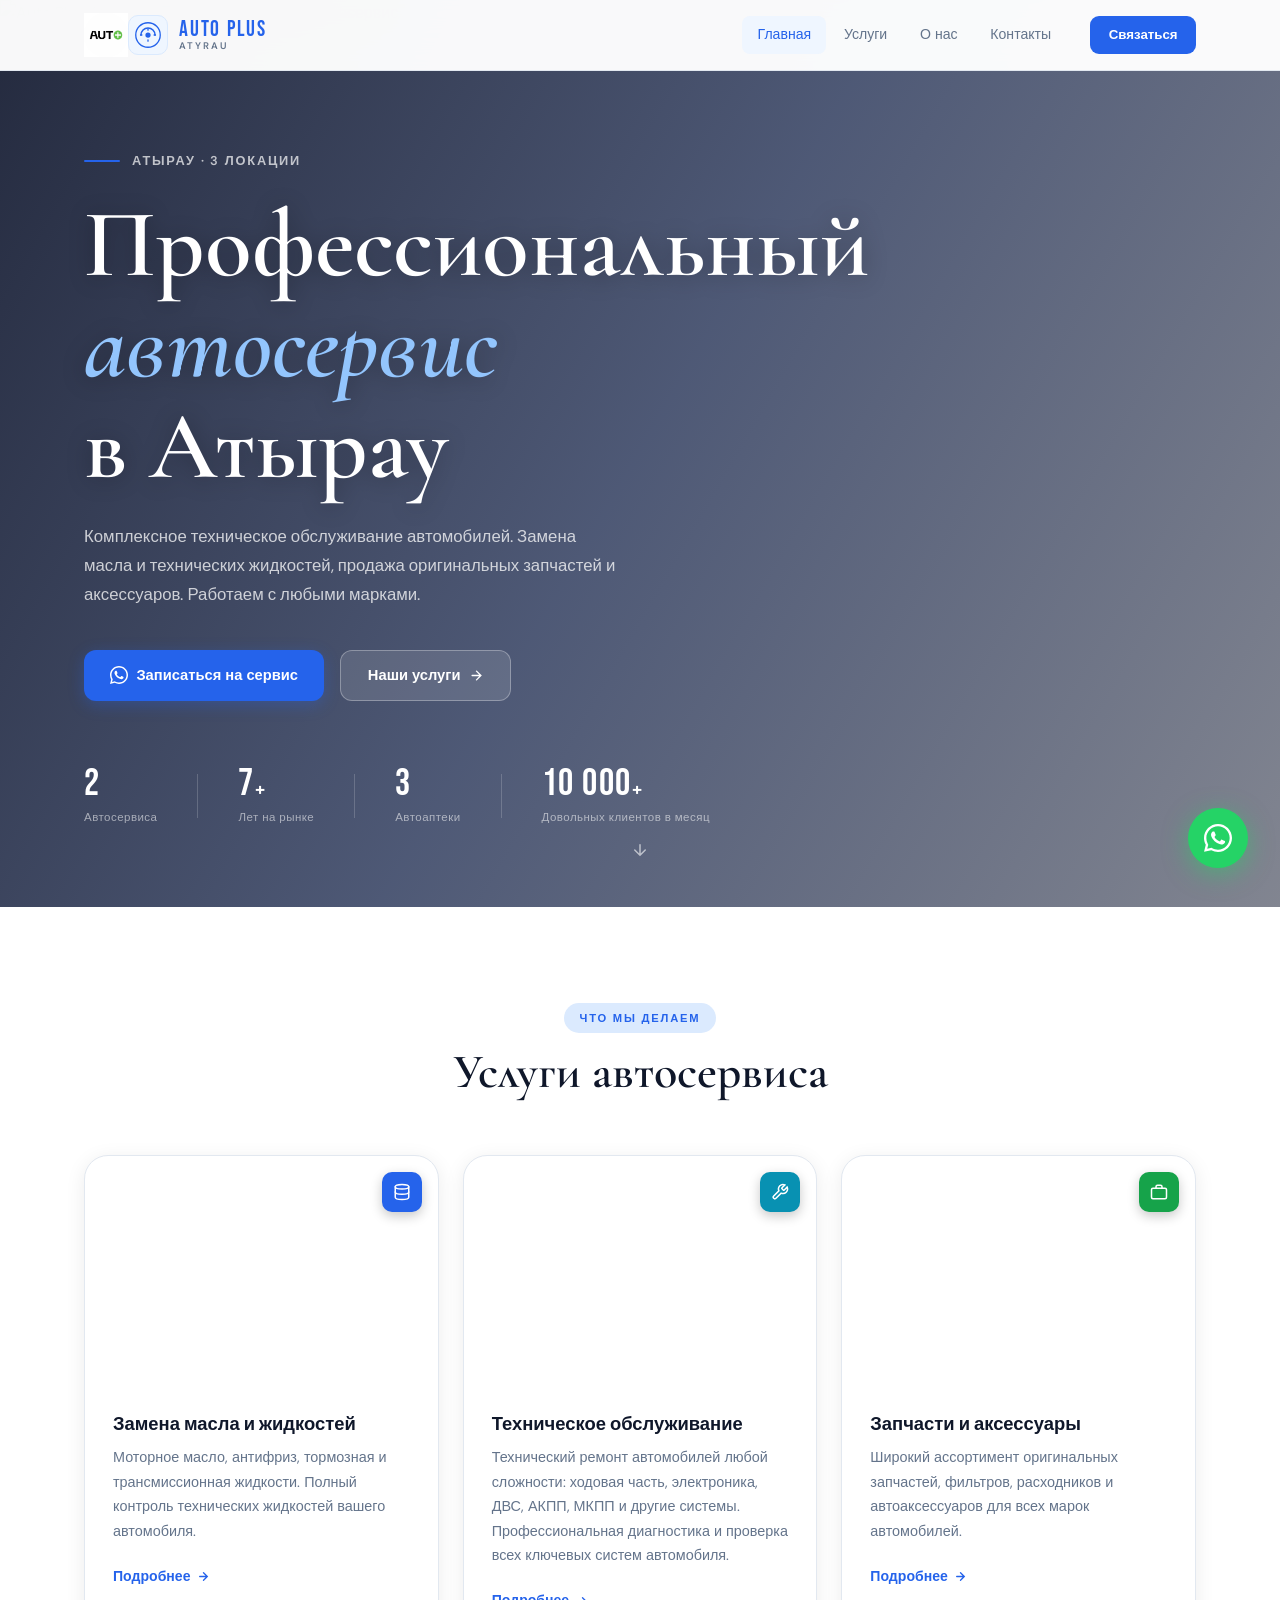
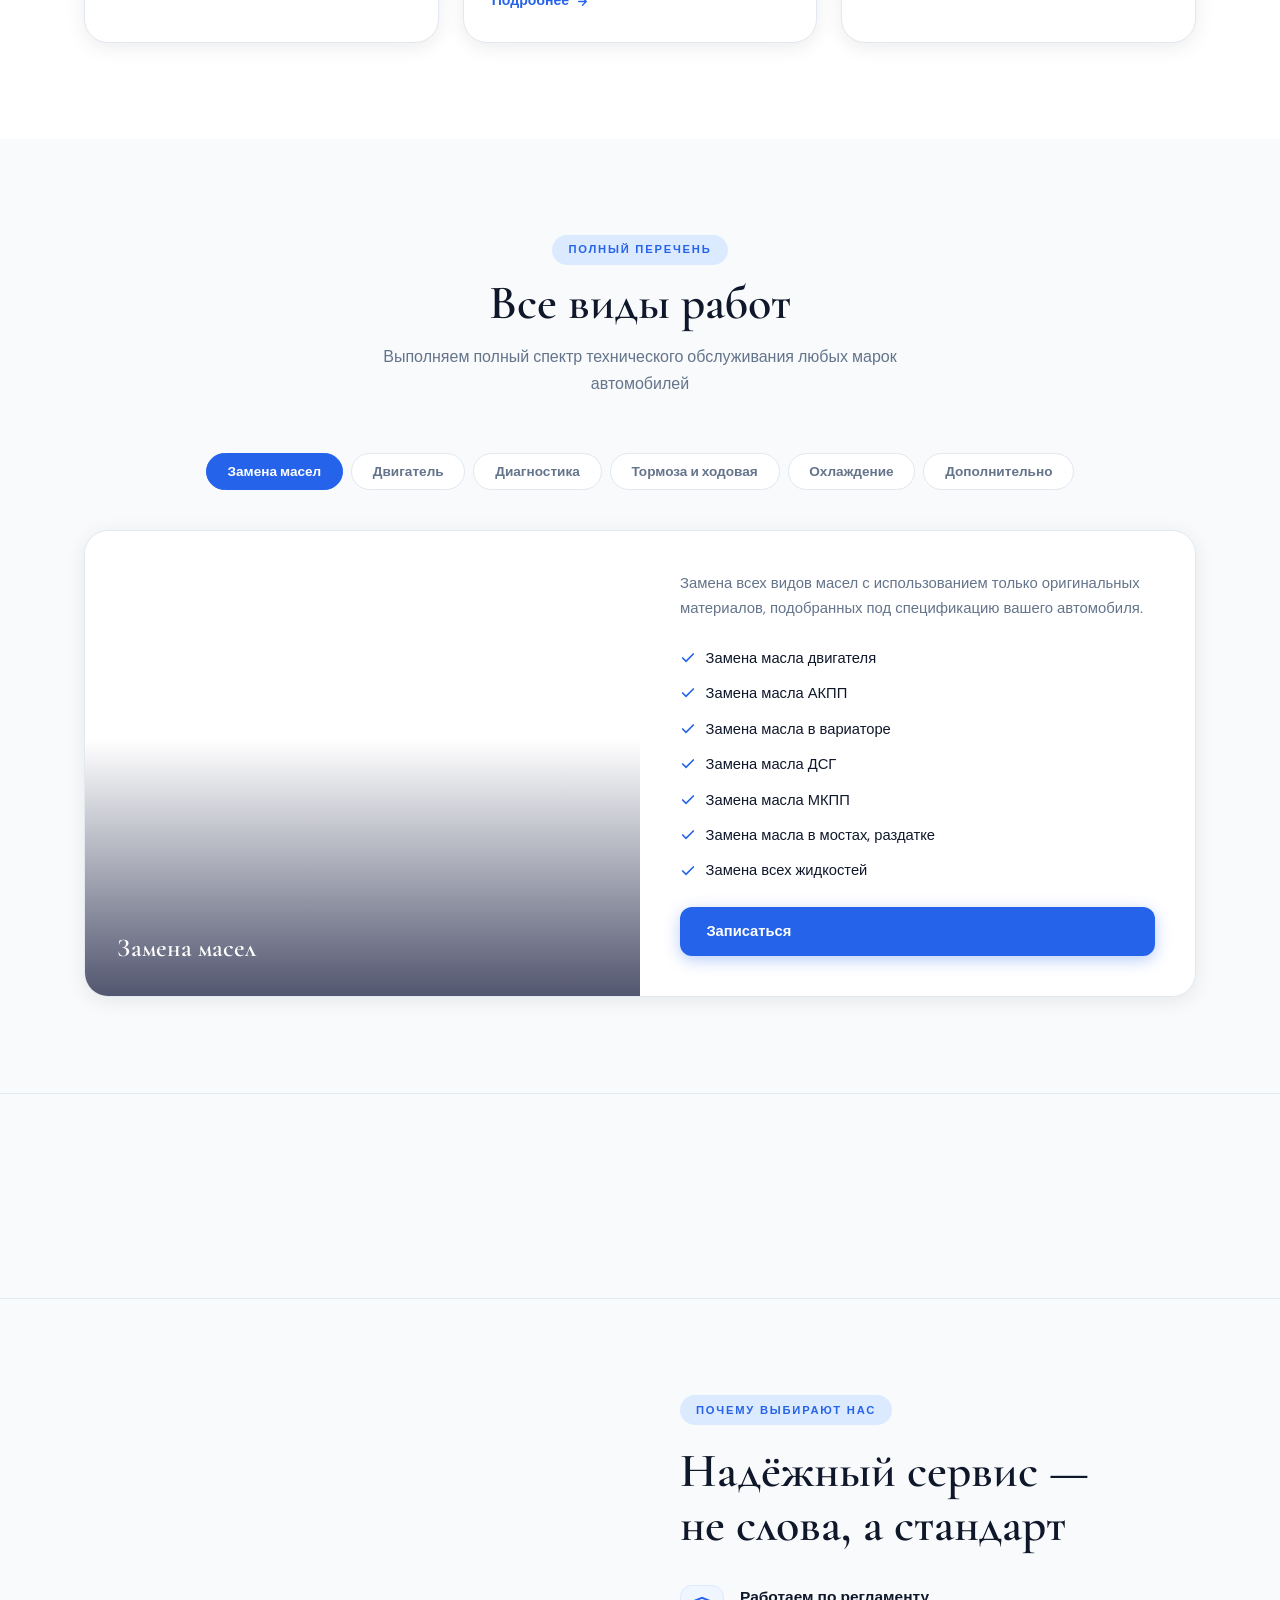
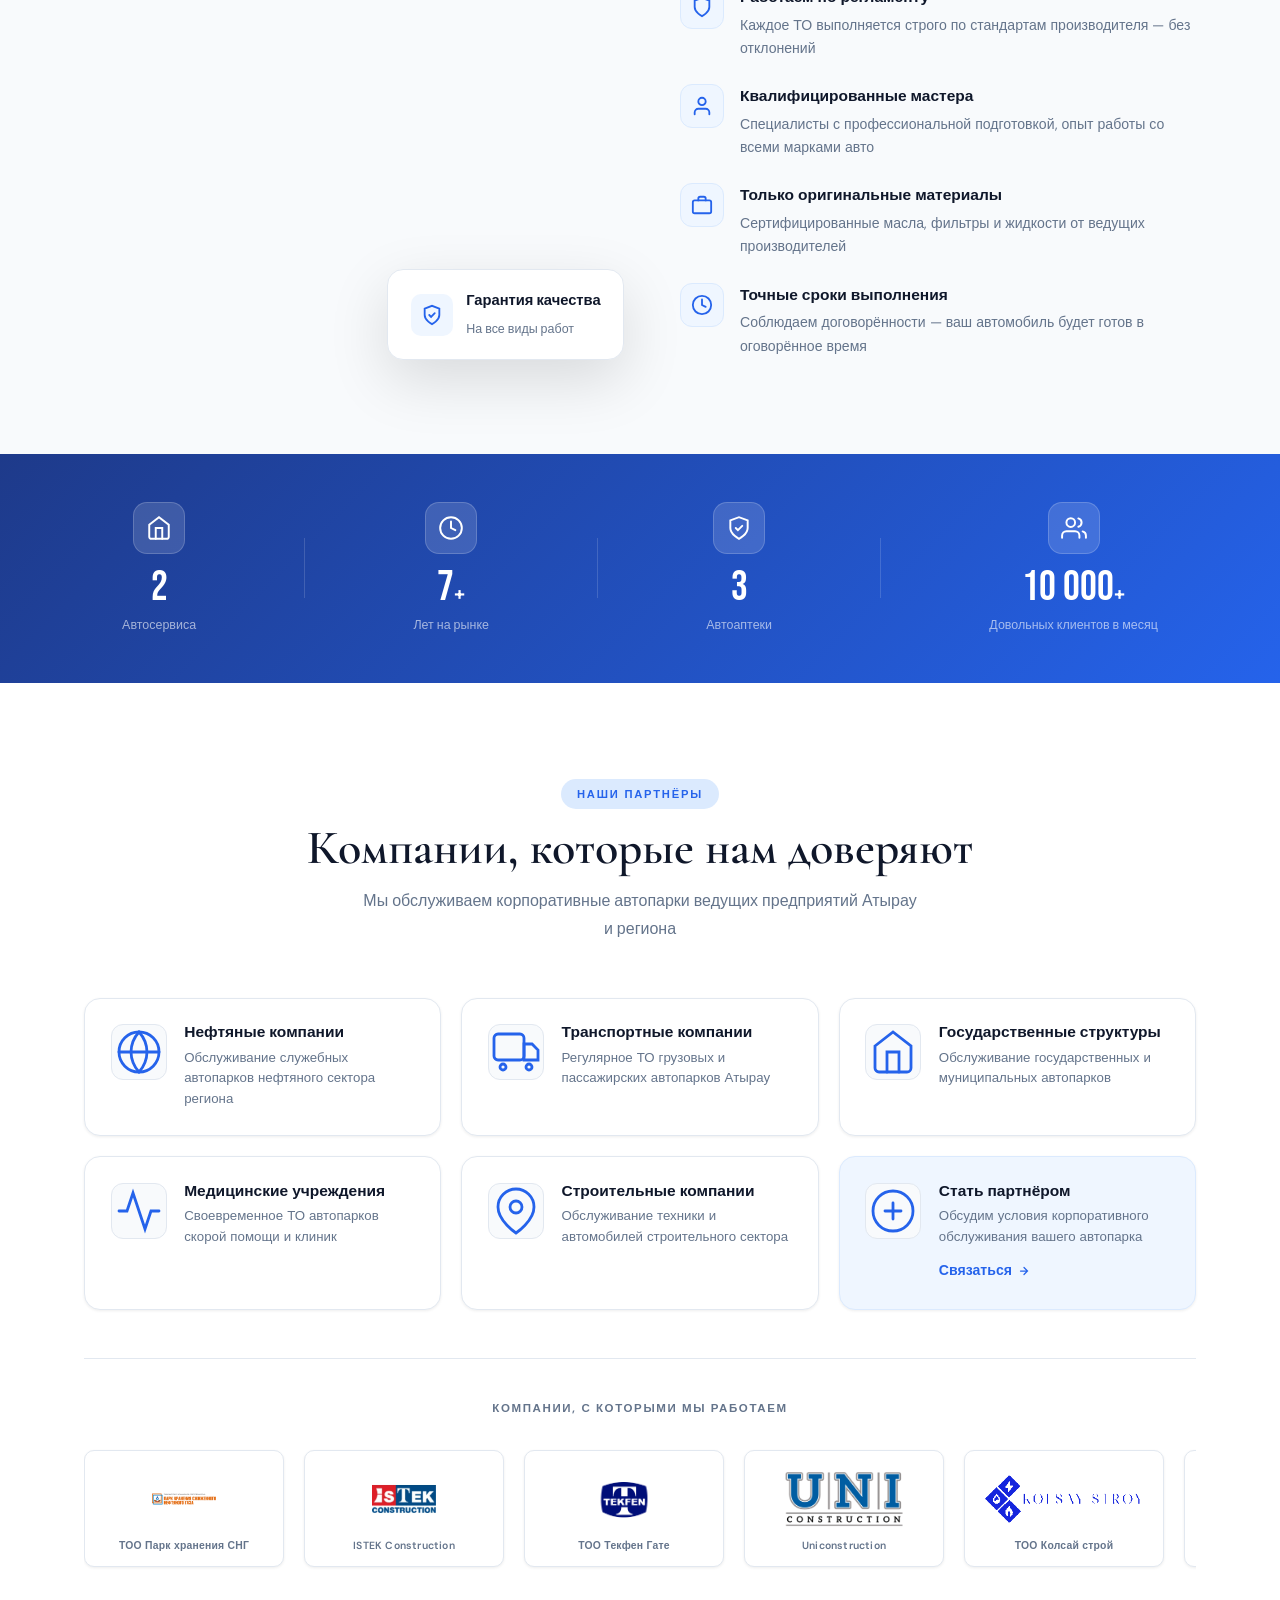
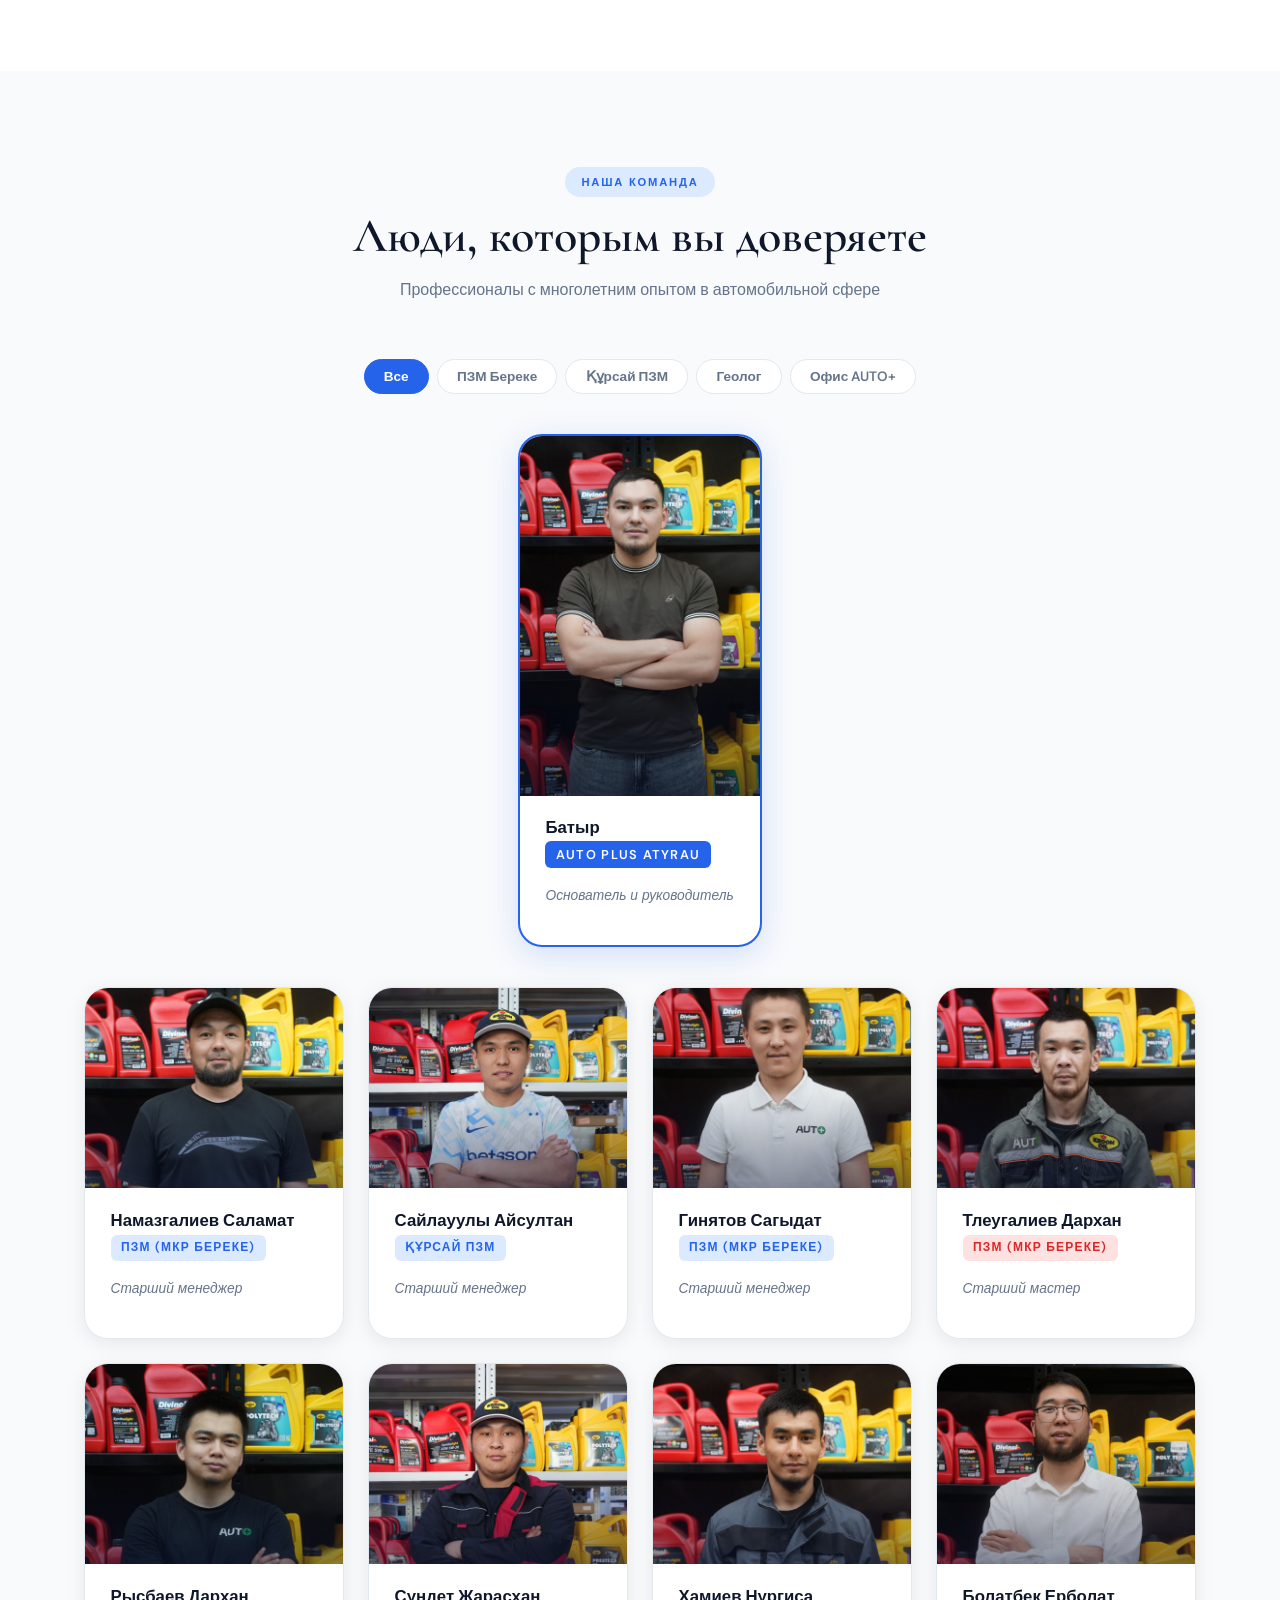
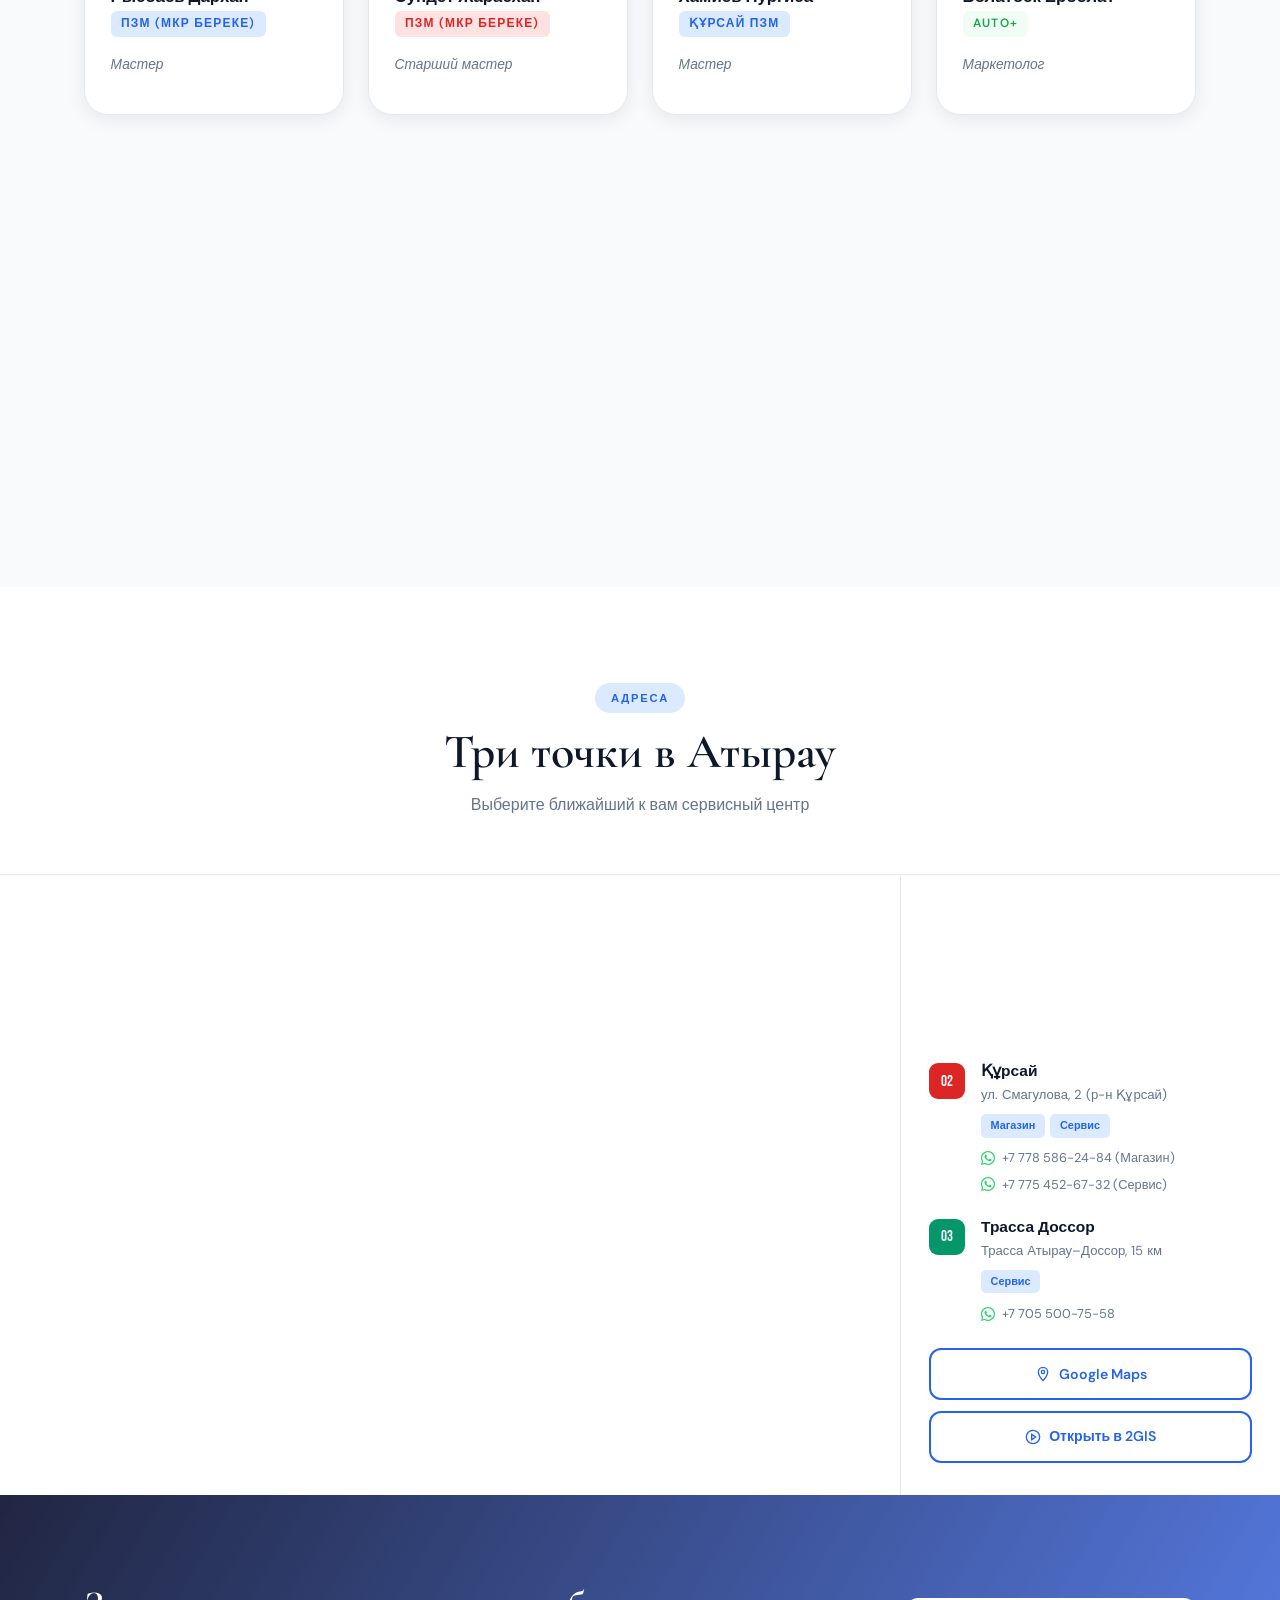
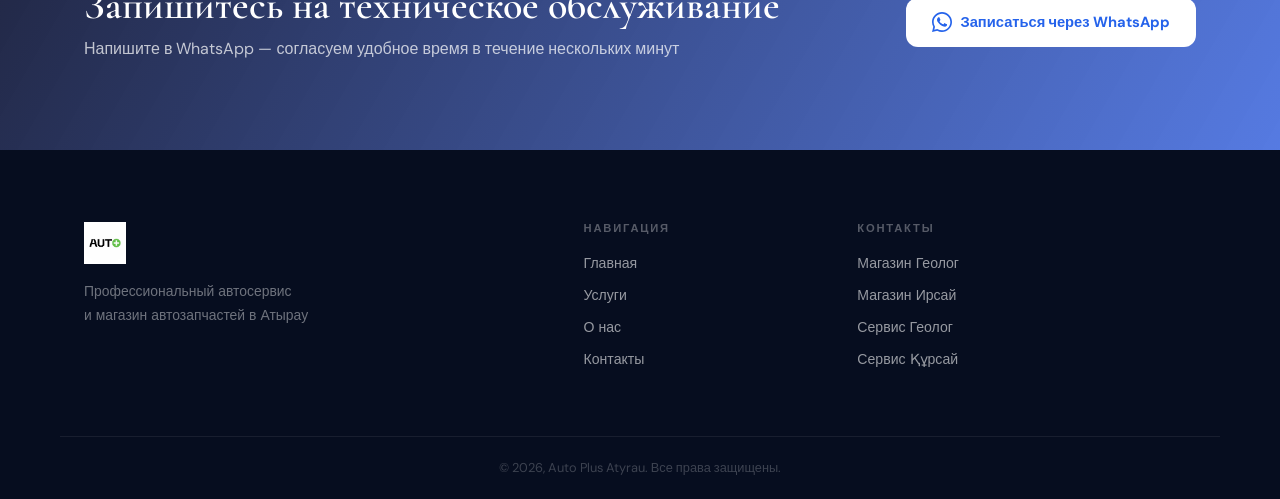
==== commit 90730e32: "Update index.html" ====
--- a/index.html
+++ b/index.html
@@ -141,7 +141,7 @@
         </div>
         <div class="card-body">
           <h3>Техническое обслуживание</h3>
-          <p>Технический ремонт автомобилей любой сложности: ходовая часть, электроника, ДВС, АКПП, МКПП и другие системы. Профессиональная диагностика и комплексная проверка всех ключевых узлов автомобиля.</p>
+          <p>Технический ремонт автомобилей любой сложности: ходовая часть, электроника, ДВС, АКПП, МКПП и другие системы. Профессиональная диагностика и проверка всех ключевых систем автомобиля.</p>
           <a href="services.html" class="card-link">Подробнее <svg width="13" height="13" viewBox="0 0 24 24" fill="none" stroke="currentColor" stroke-width="2.5" stroke-linecap="round"><path d="M5 12h14M12 5l7 7-7 7"/></svg></a>
         </div>
       </div>
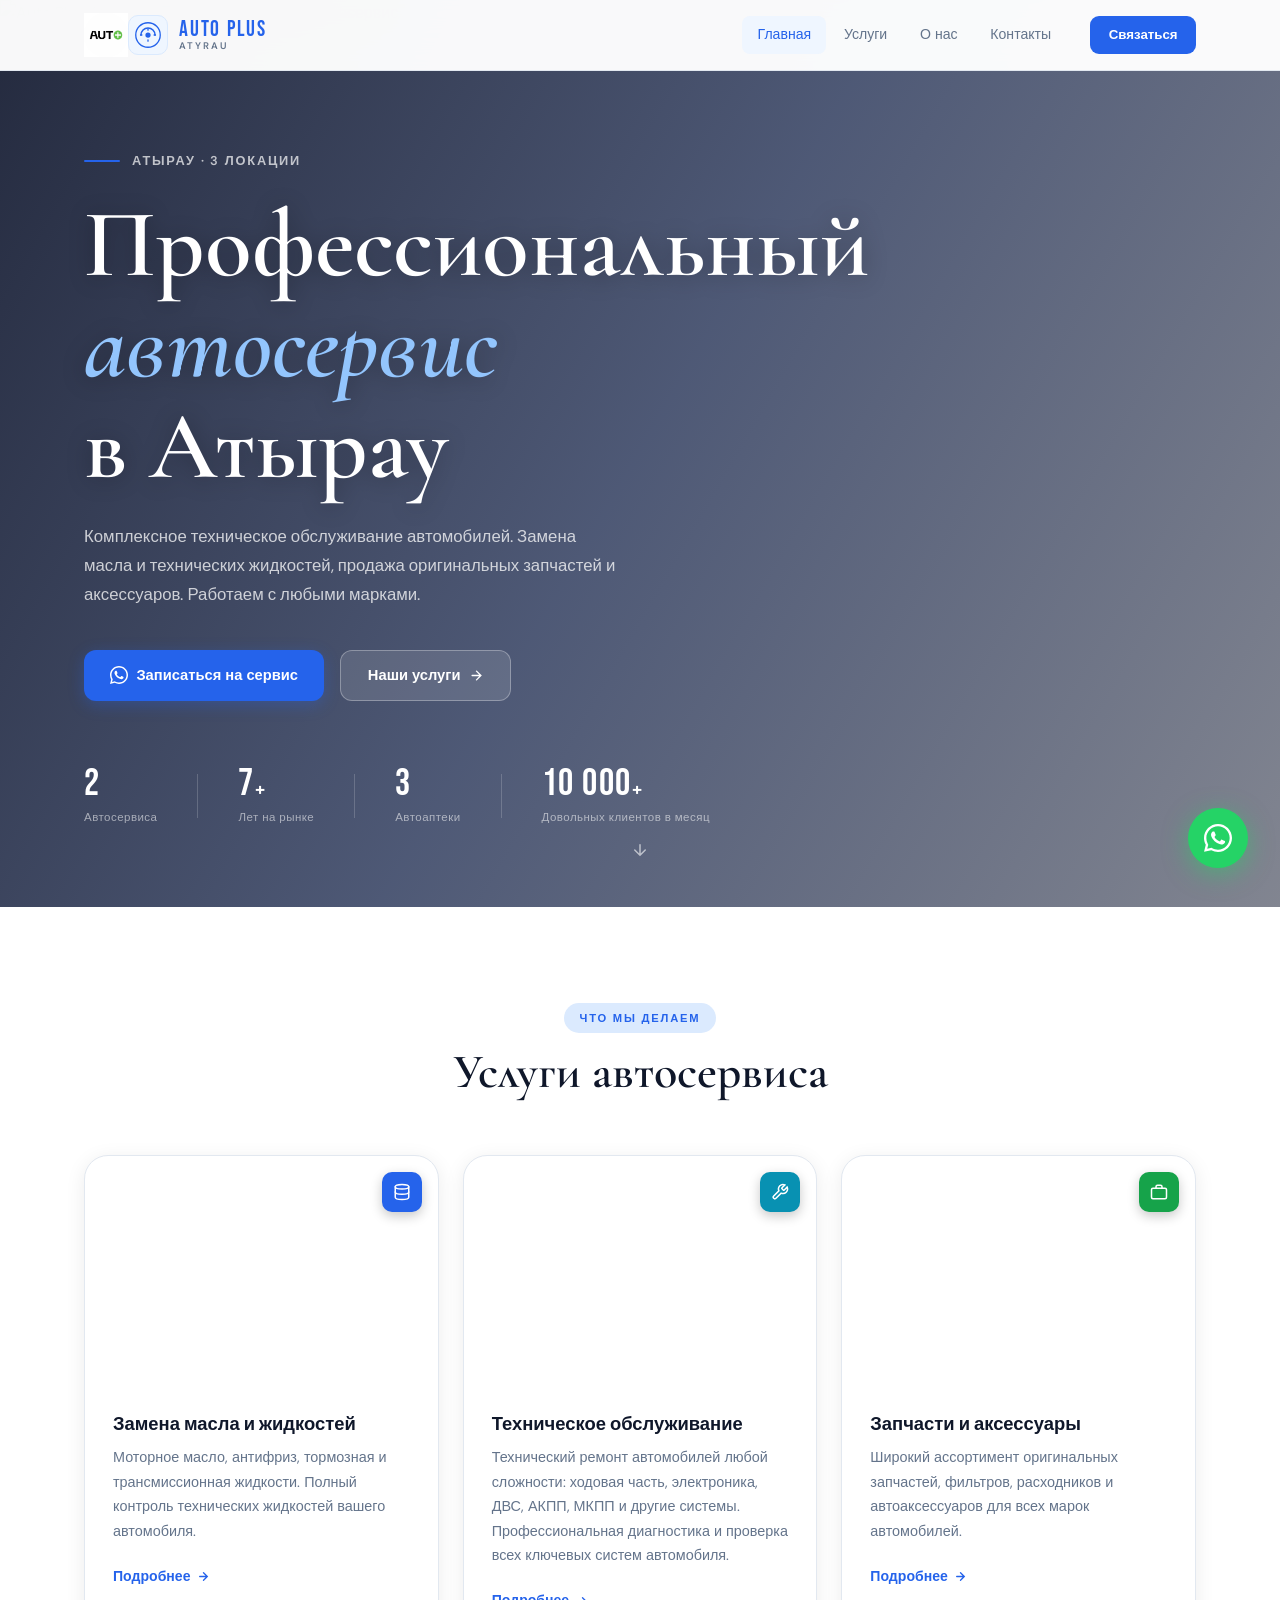
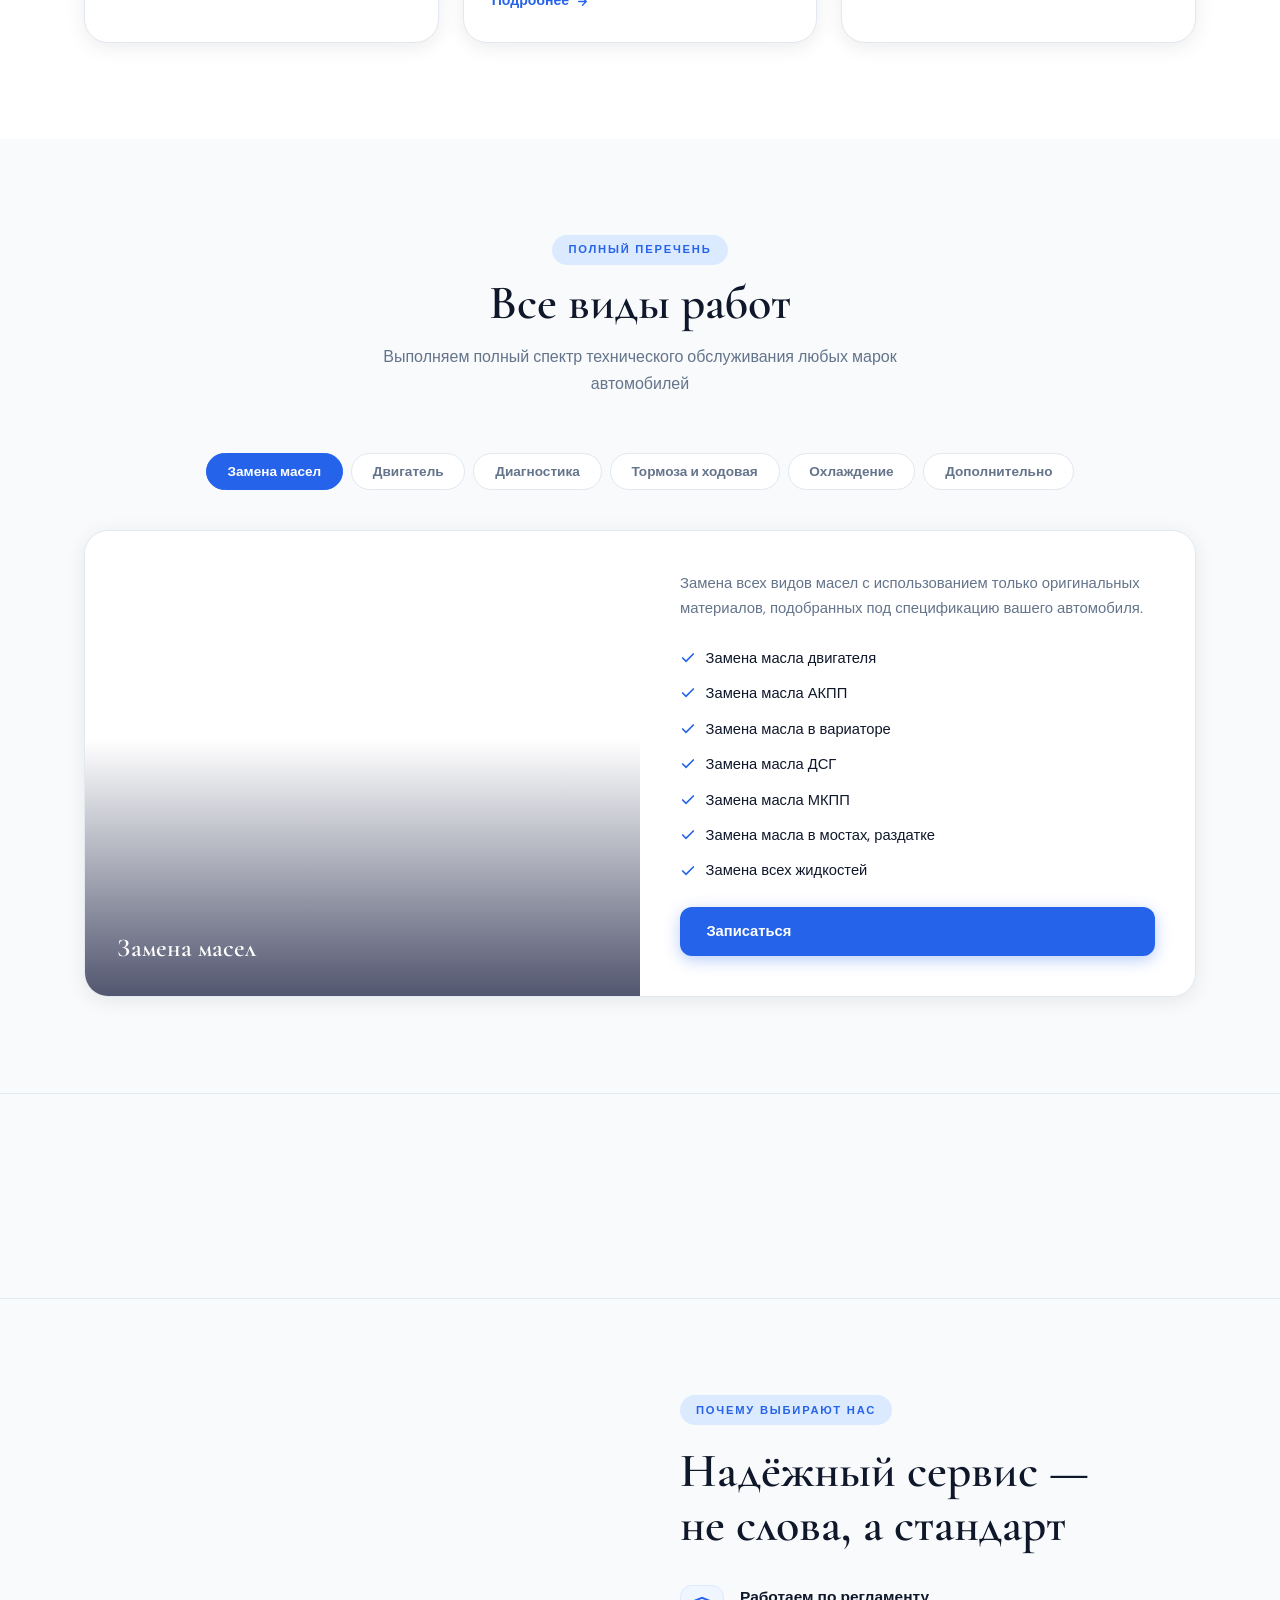
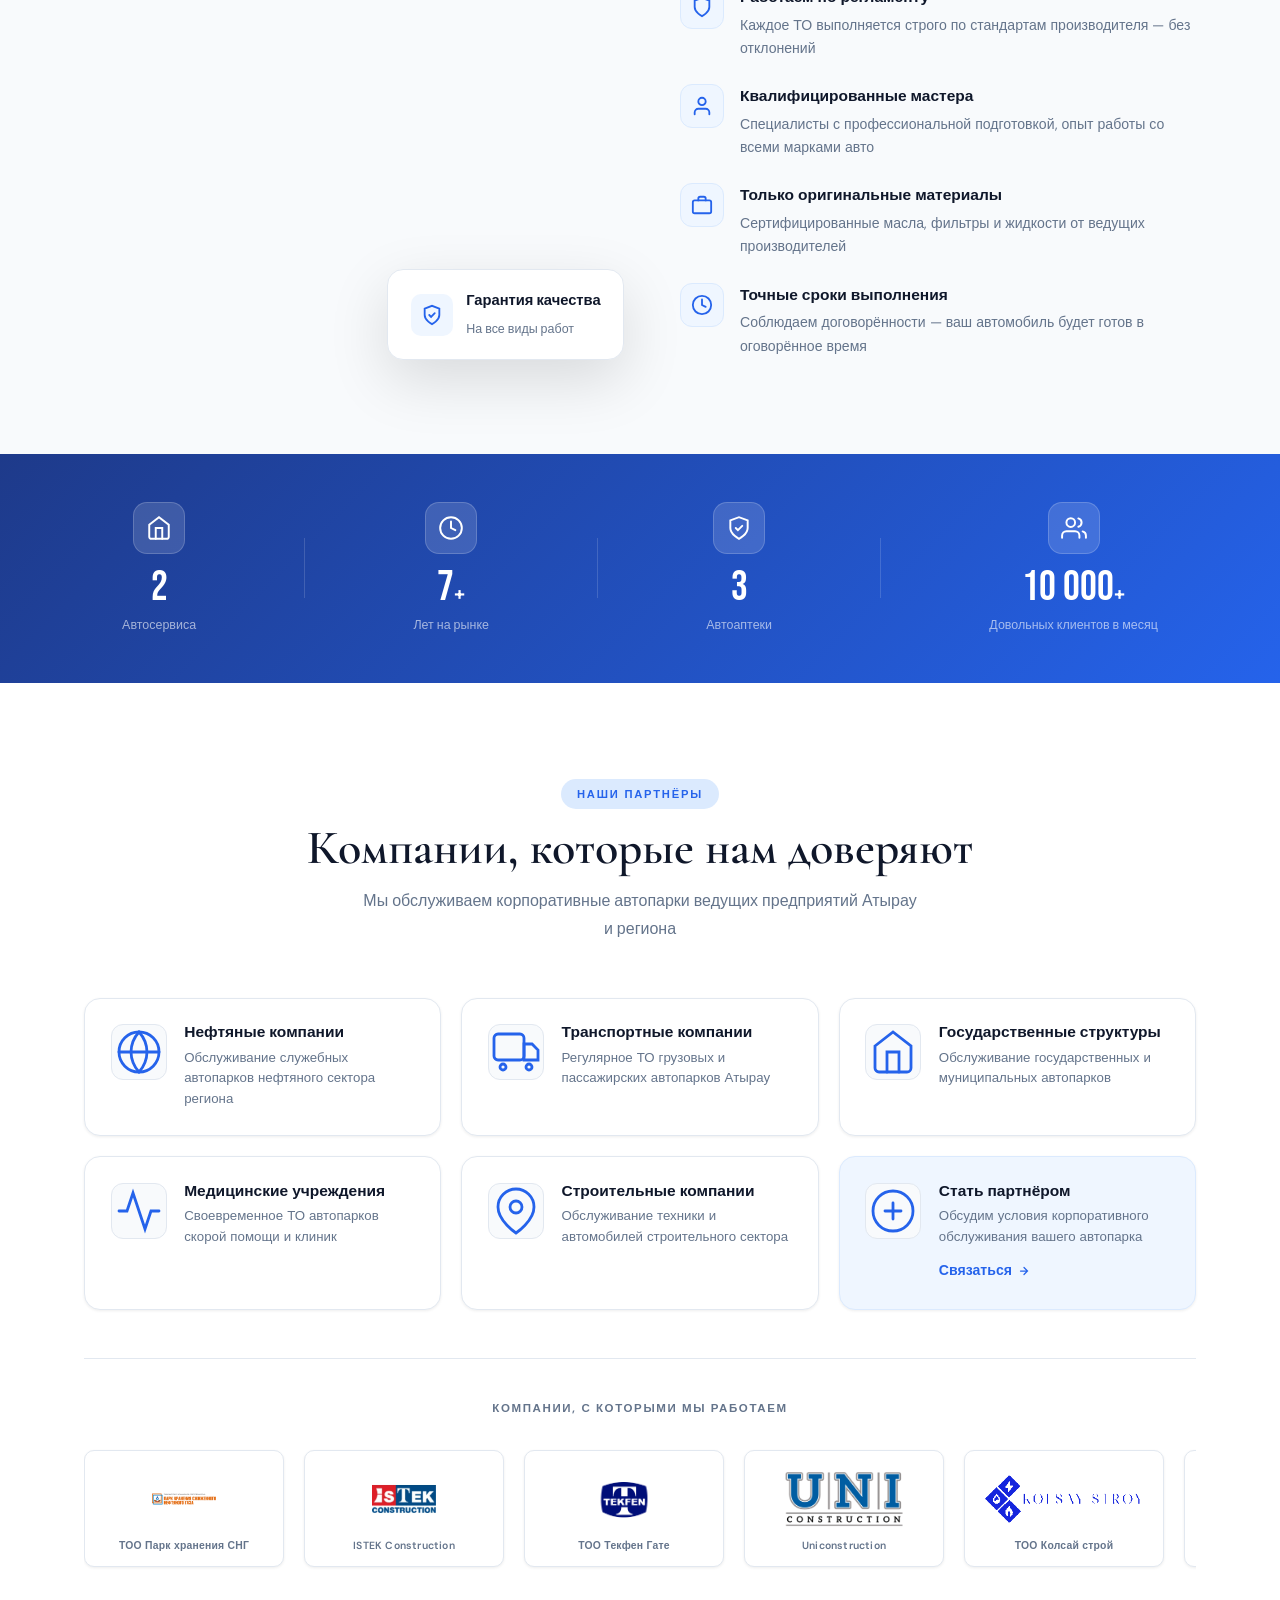
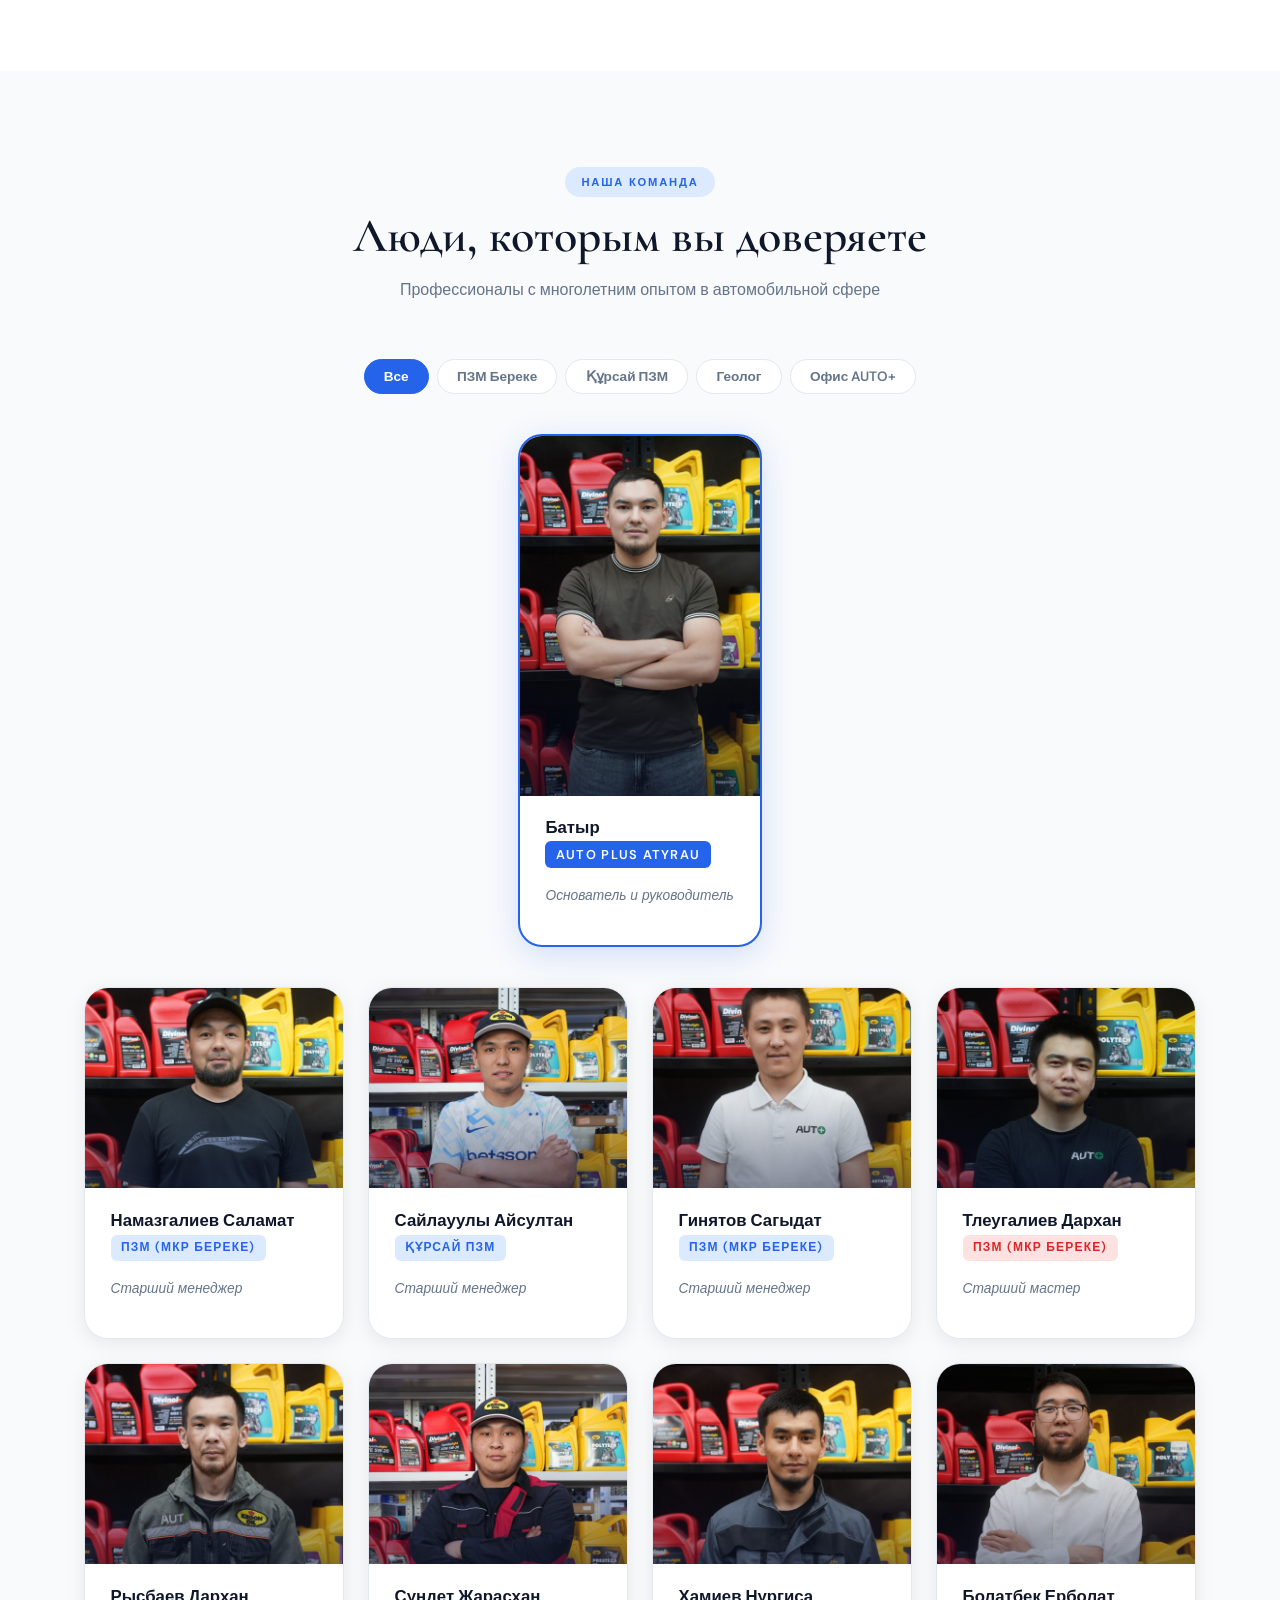
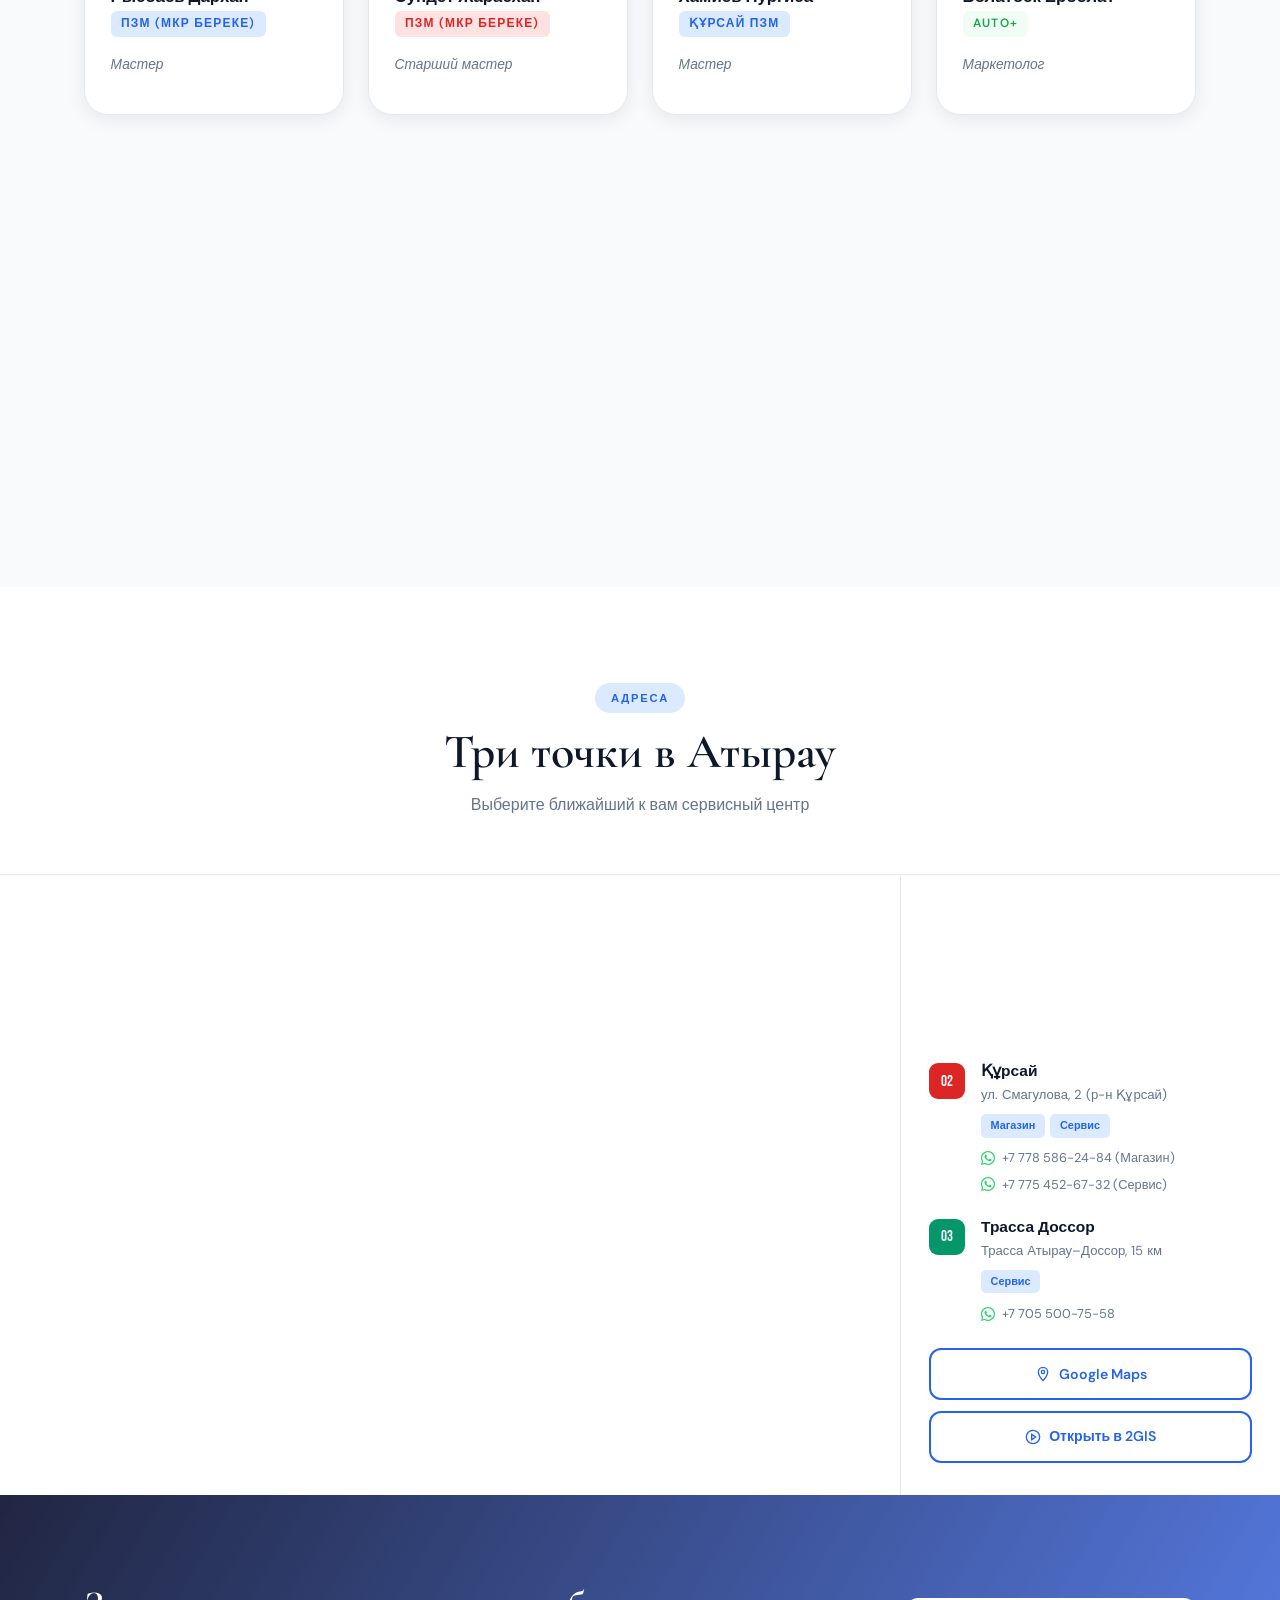
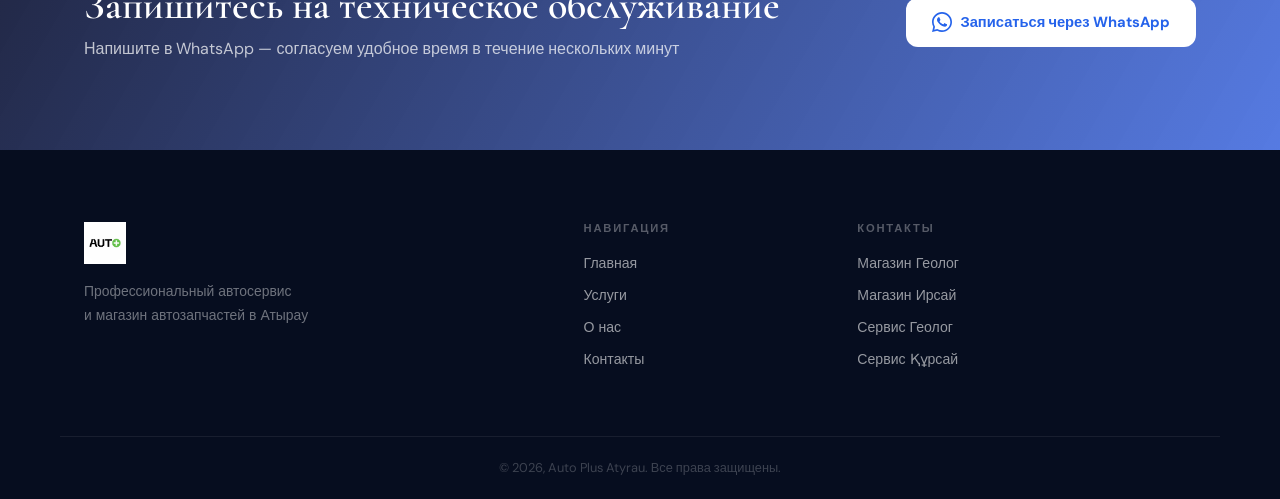
==== commit 0b2a7de3: "Update index.html" ====
--- a/index.html
+++ b/index.html
@@ -720,7 +720,7 @@
       <!-- 4 -->
       <div class="team-card" data-aos data-loc="bereке">
         <div class="team-photo-wrap">
-          <img src="images/people/stardarkhan.jpeg" alt="Тлеугалиев Дархан" loading="lazy"
+          <img src="images/people/mladdarkhan.jpeg" alt="Тлеугалиев Дархан" loading="lazy"
                onerror="this.src='https://ui-avatars.com/api/?name=Тлеугалиев+Дархан&size=400&background=fee2e2&color=dc2626&bold=true&font-size=0.35'"/>
           <div class="team-photo-overlay"></div>
         </div>
@@ -748,7 +748,7 @@
       <!-- 6 -->
       <div class="team-card" data-aos data-loc="bereке">
         <div class="team-photo-wrap">
-          <img src="images/people/mladdarkhan.jpeg" alt="Рысбаев Дархан" loading="lazy"
+          <img src="images/people/stardarkhan.jpeg" alt="Рысбаев Дархан" loading="lazy"
                onerror="this.src='https://ui-avatars.com/api/?name=Рысбаев+Дархан&size=400&background=dbeafe&color=2563eb&bold=true&font-size=0.35'"/>
           <div class="team-photo-overlay"></div>
         </div>
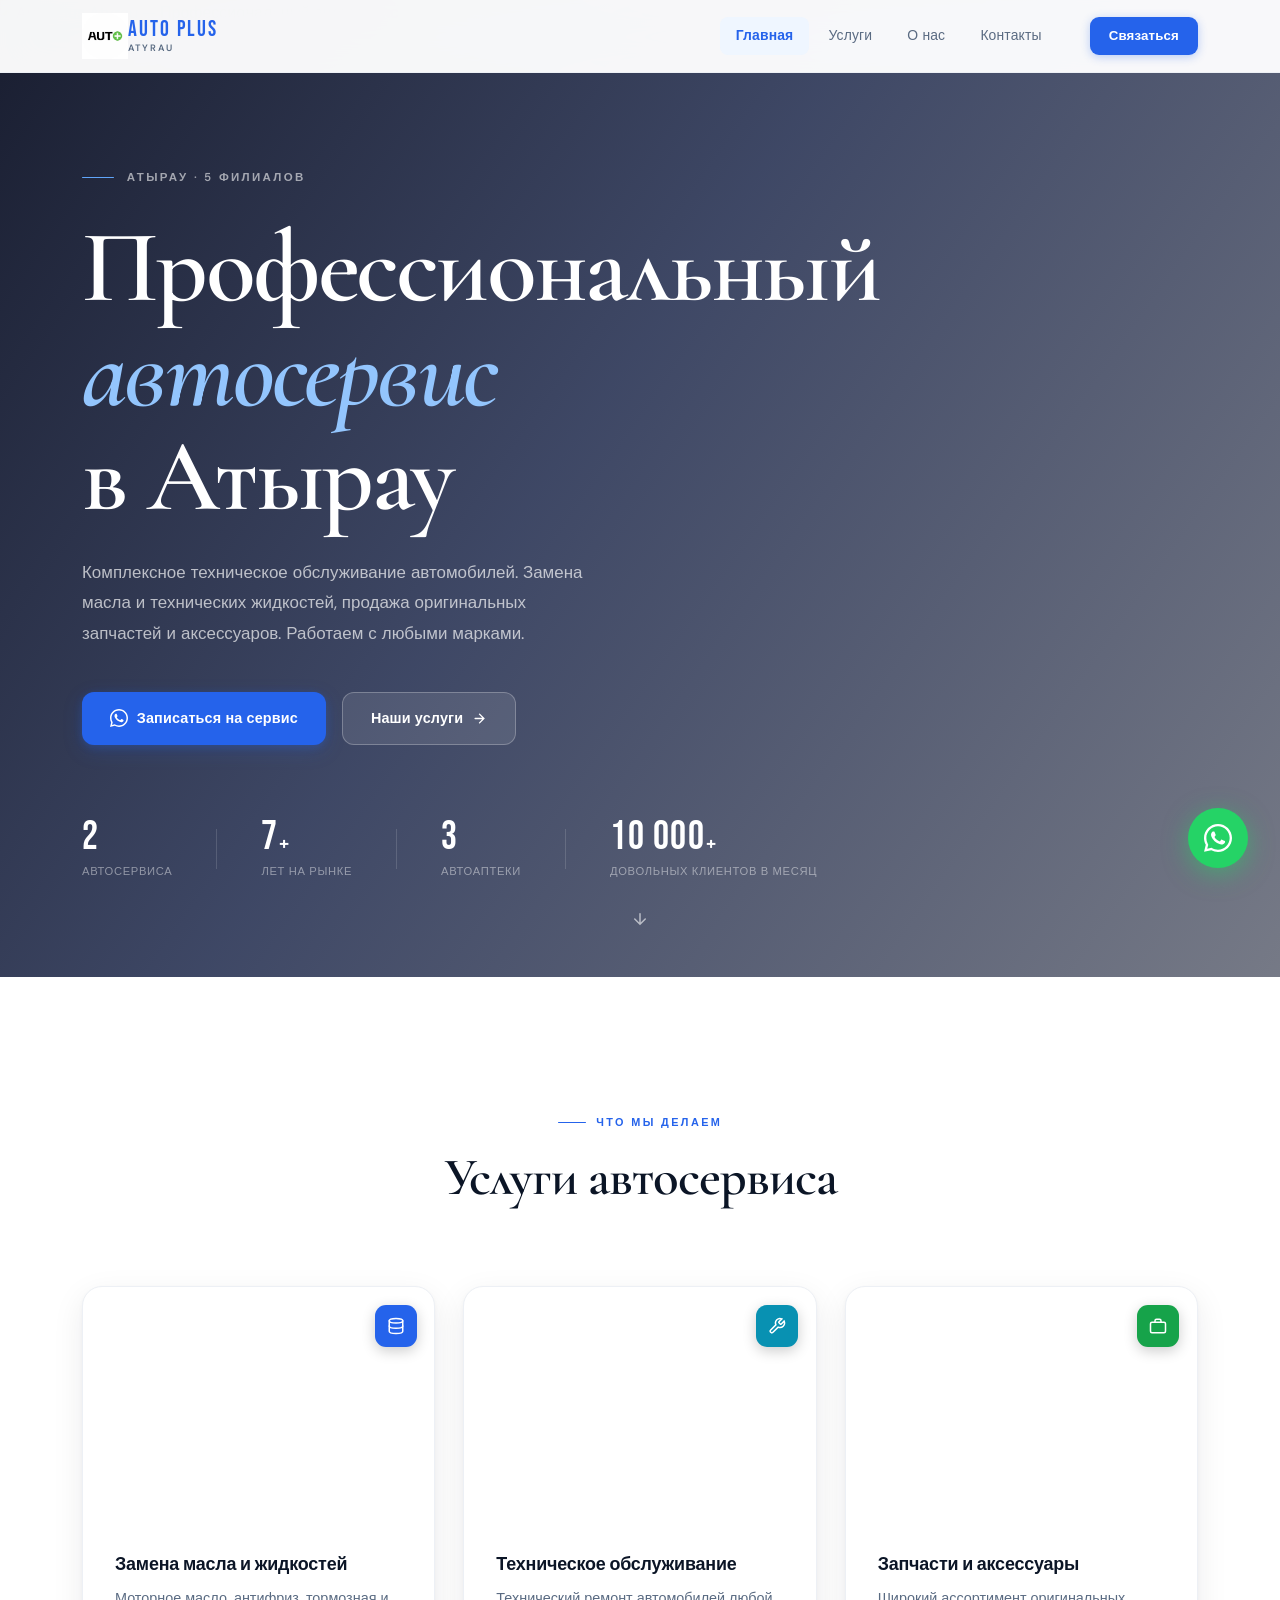
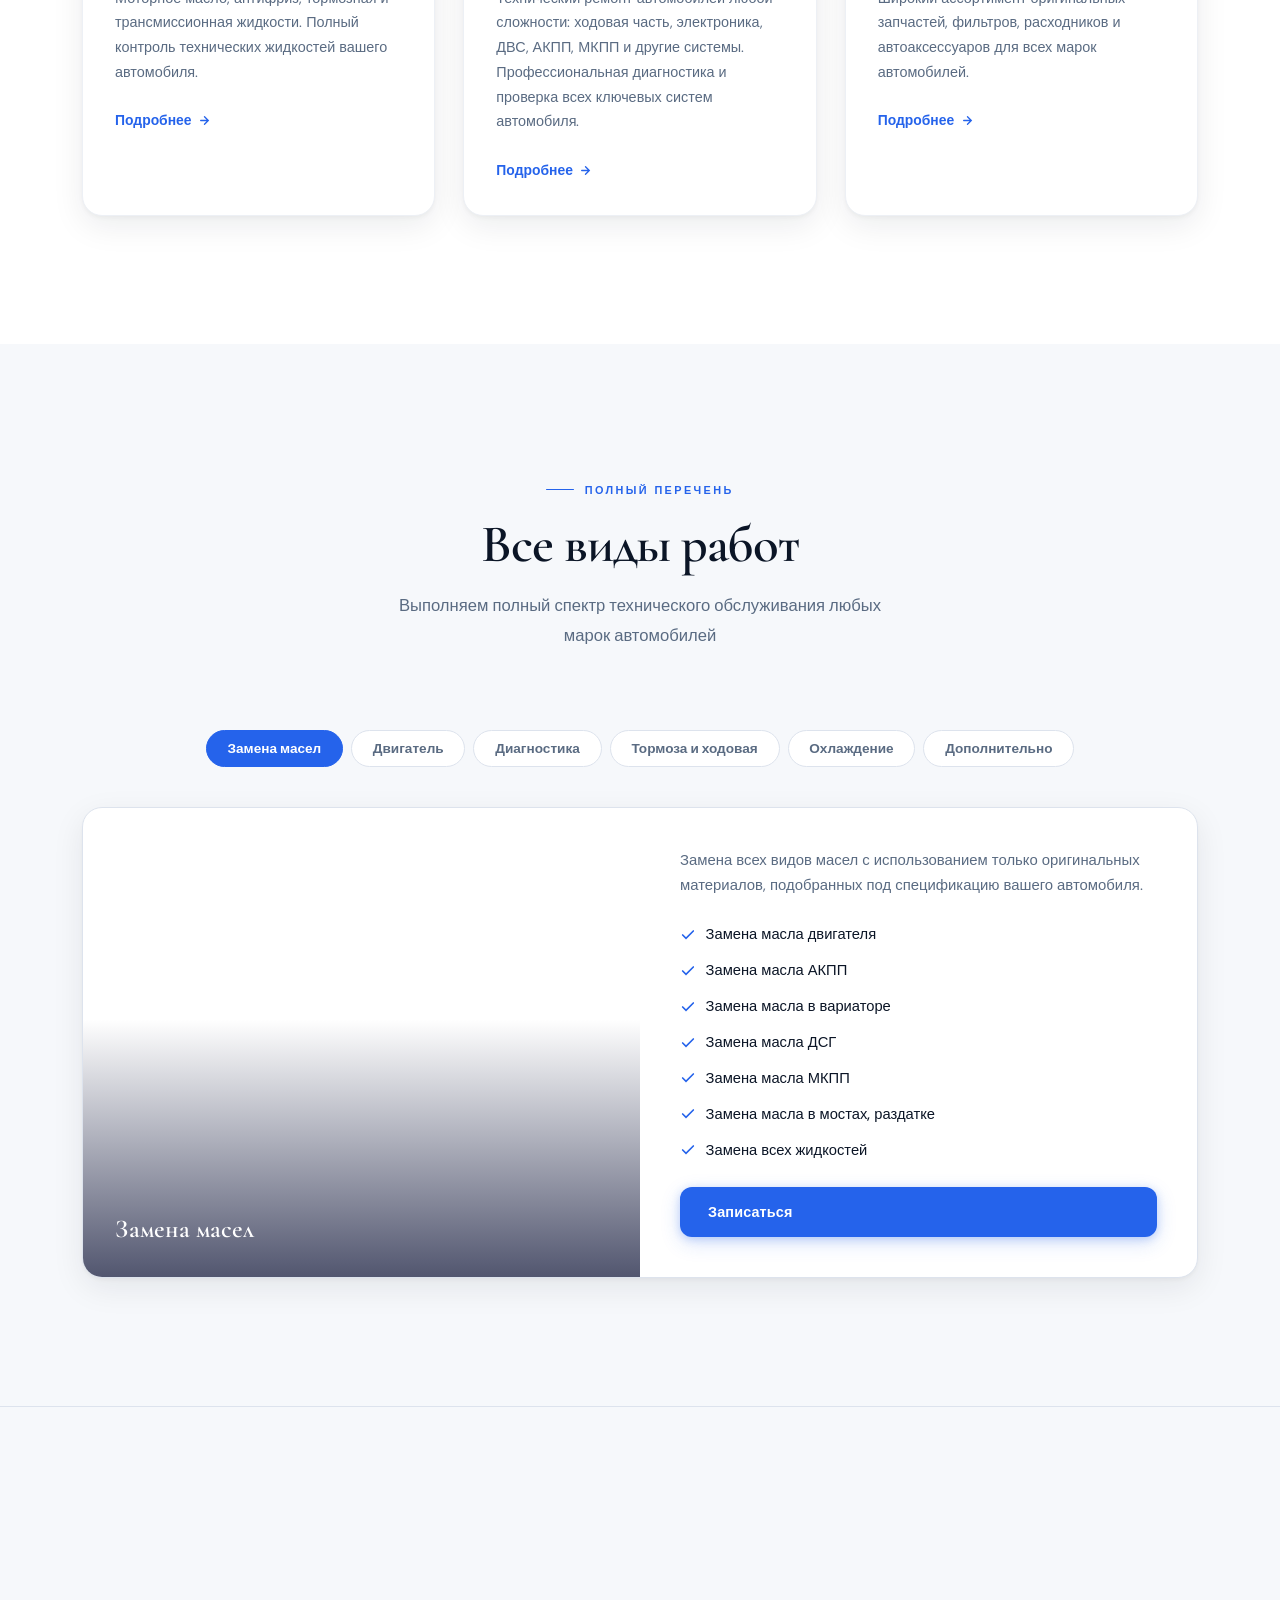
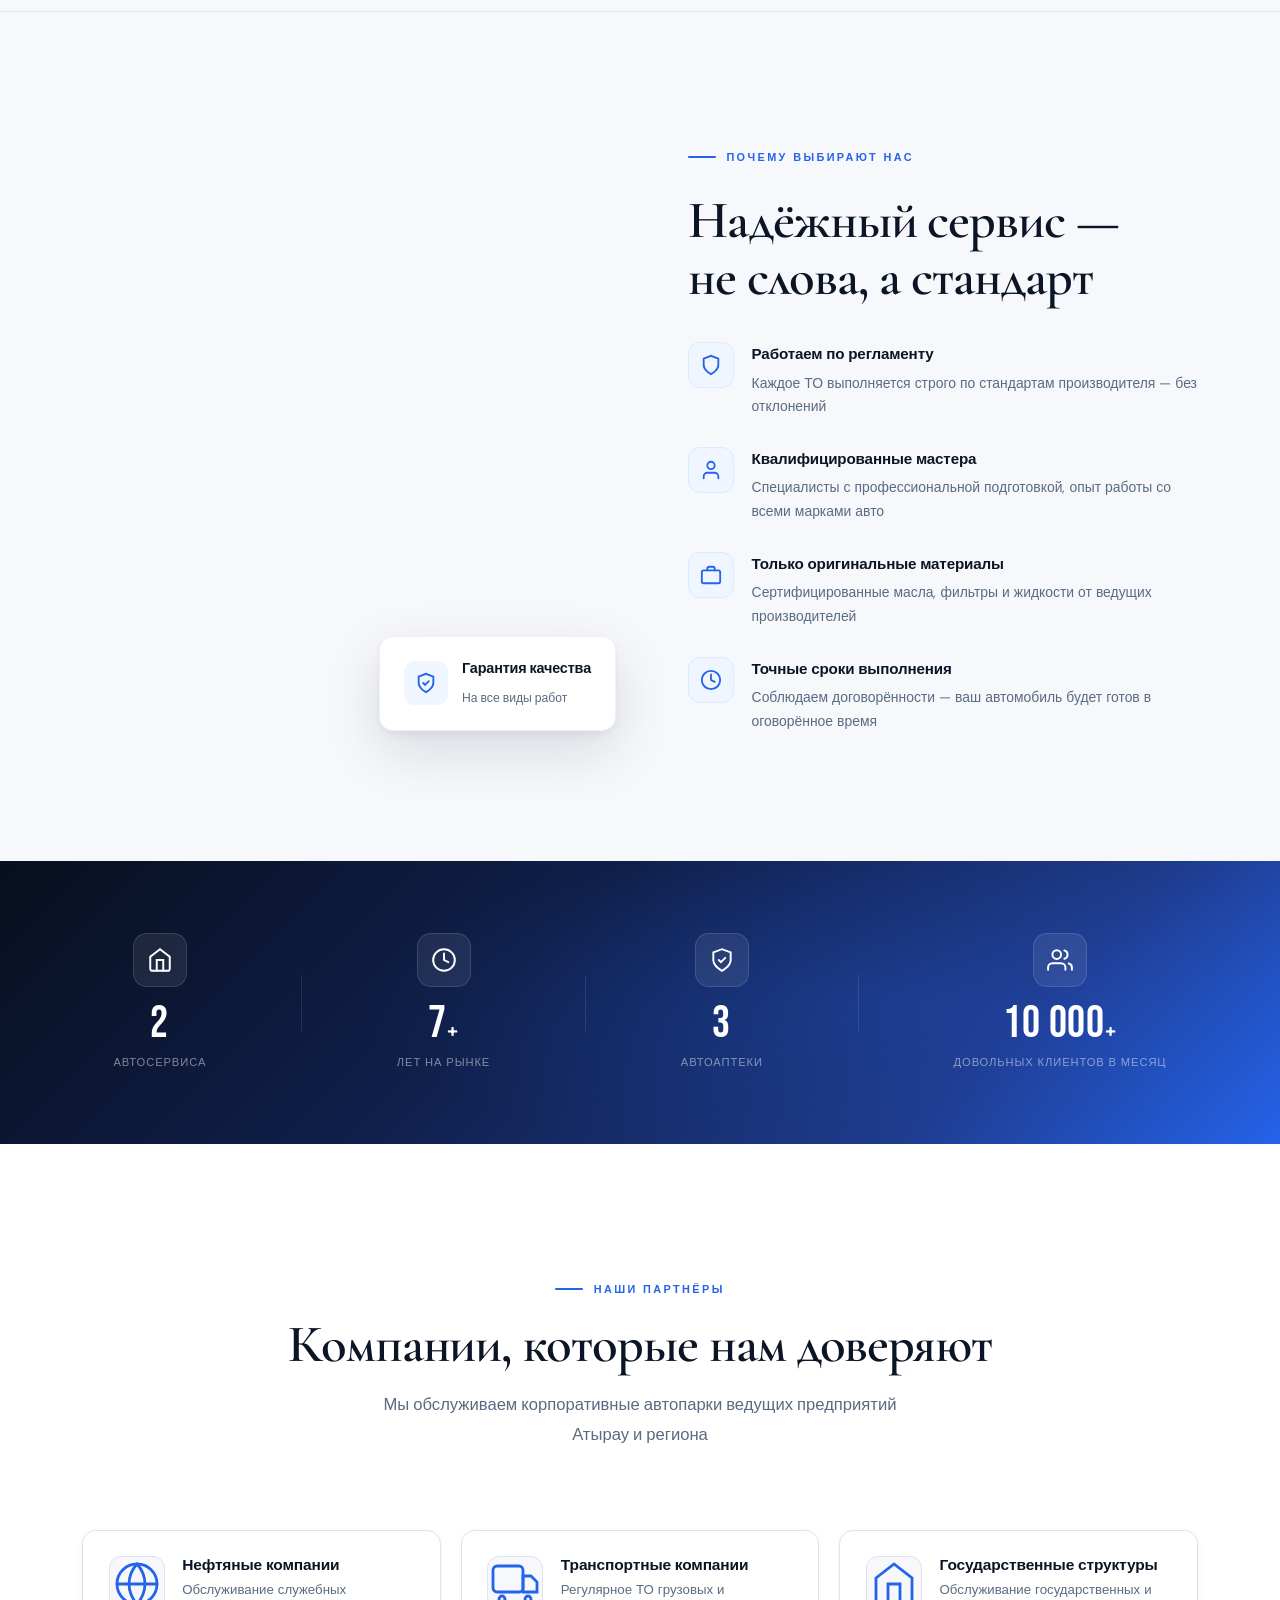
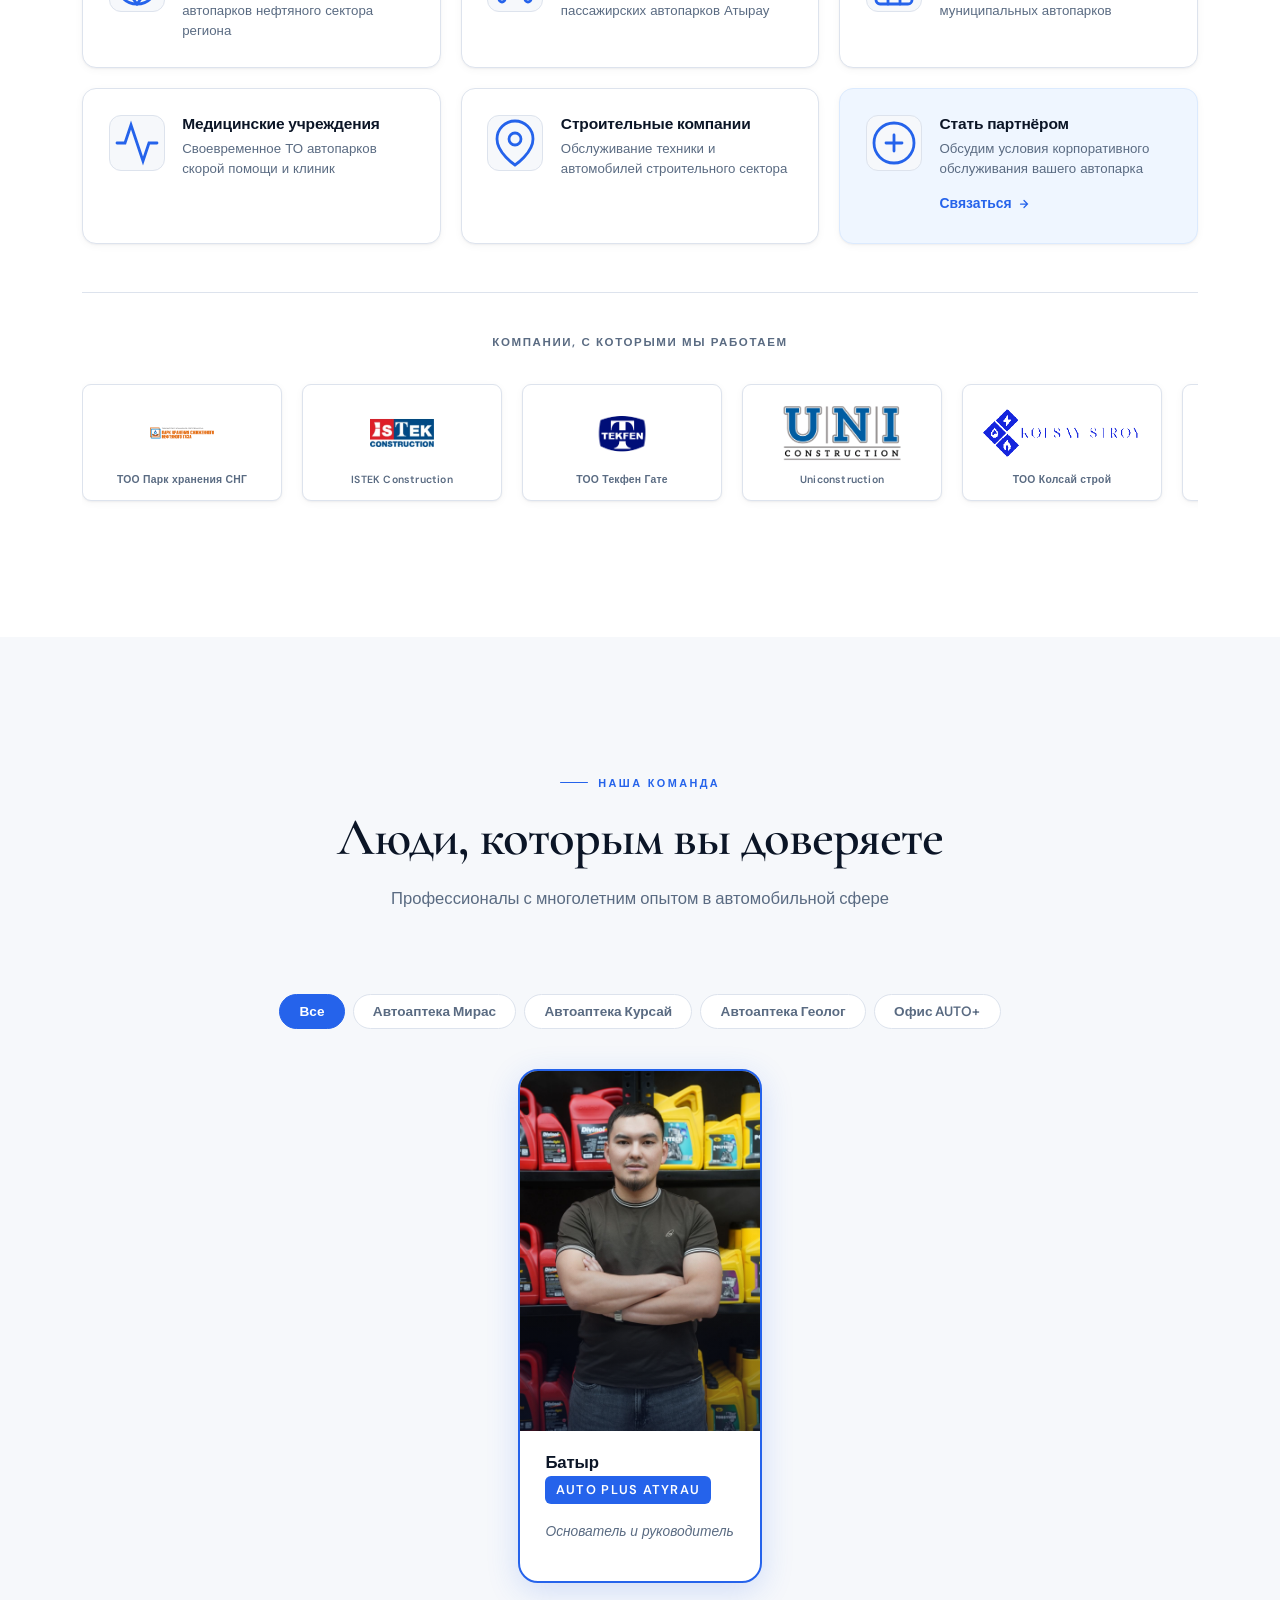
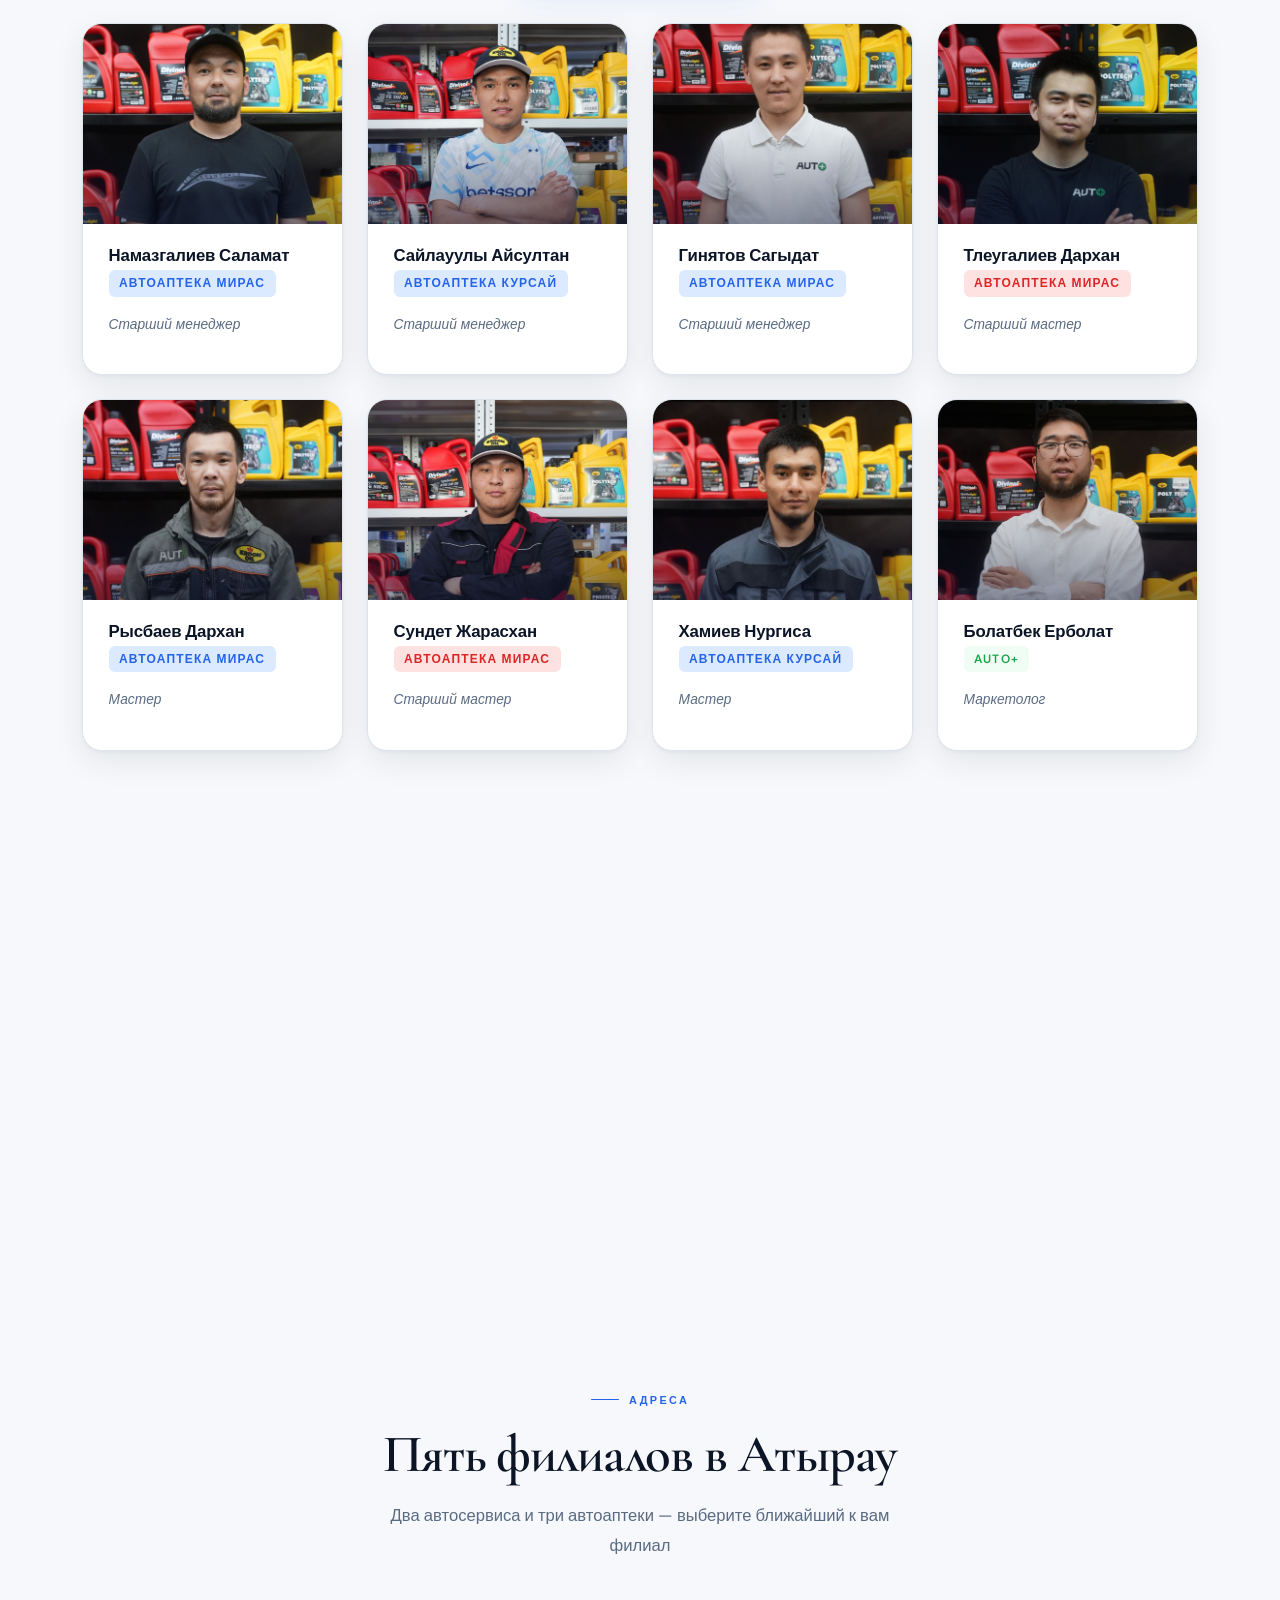
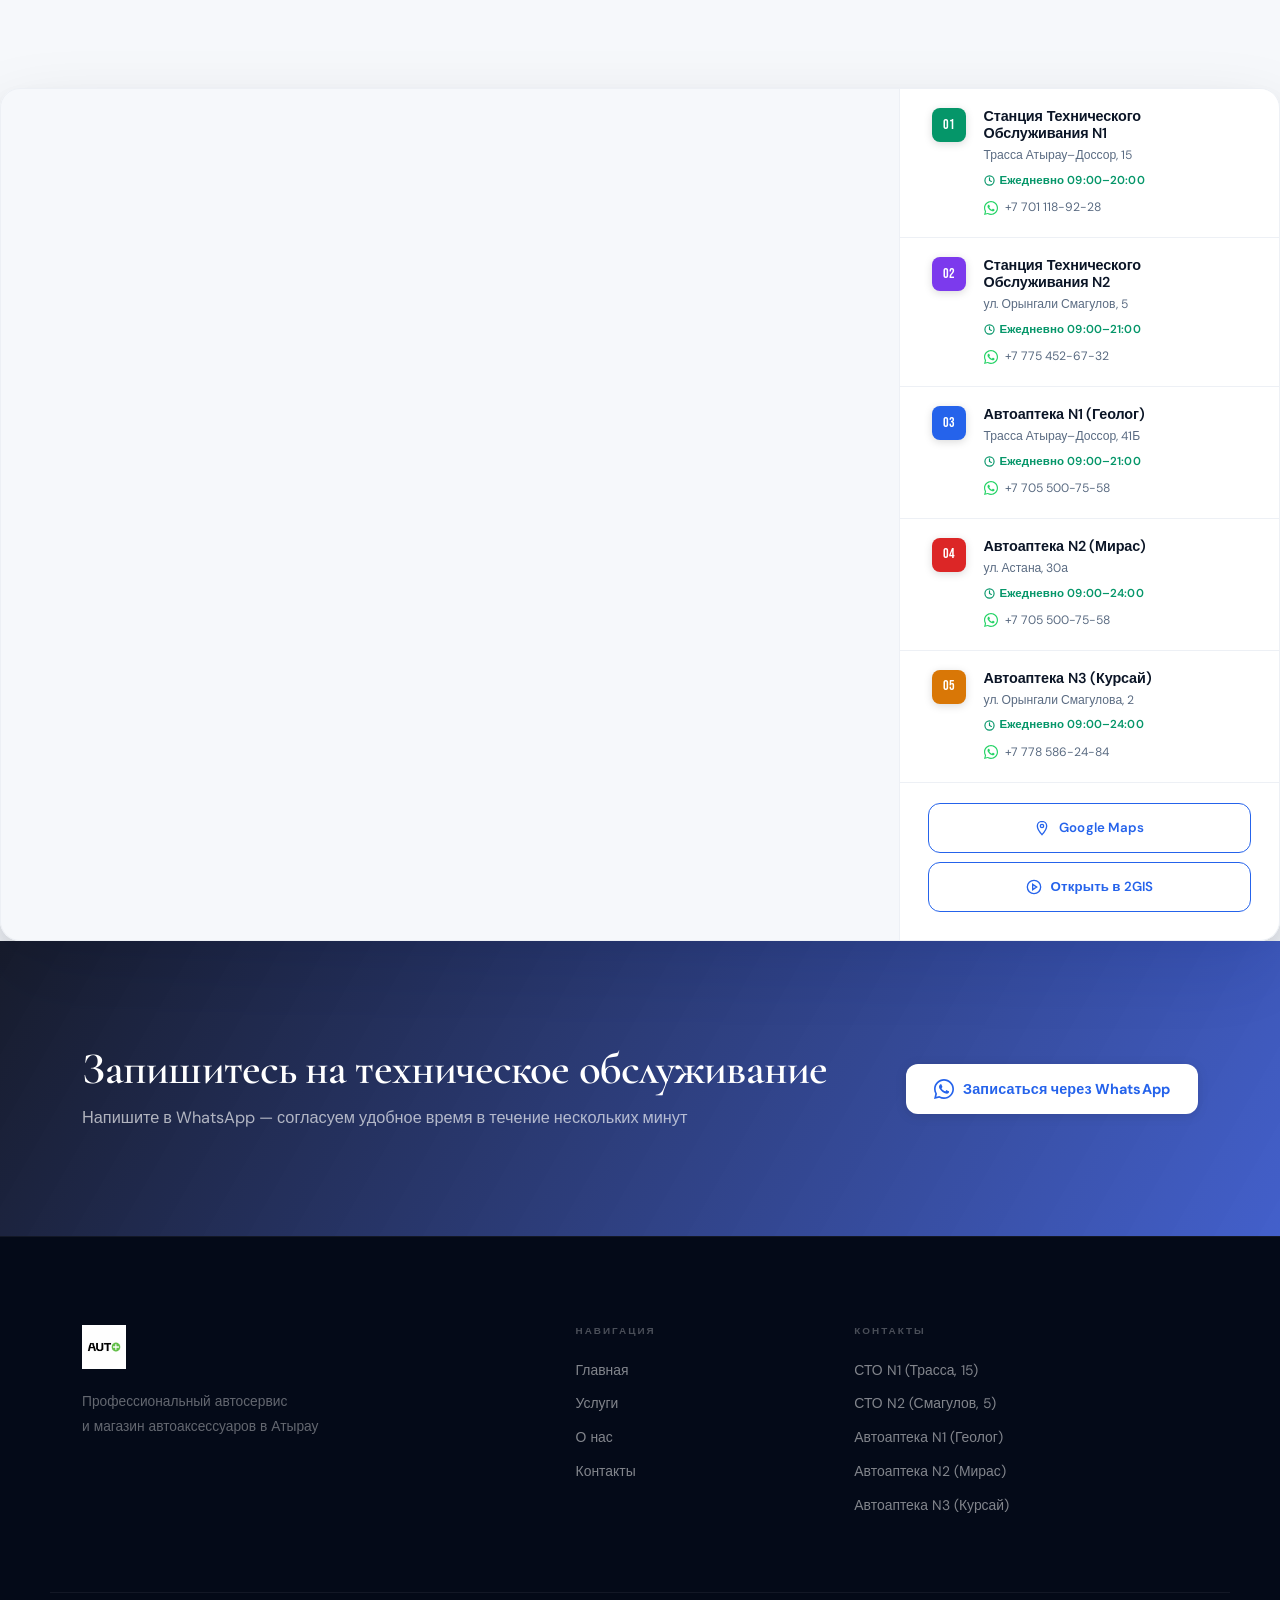
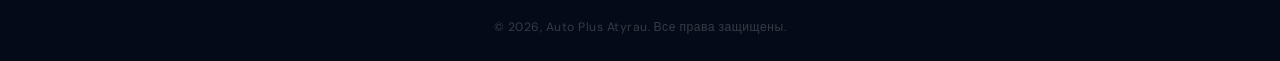
==== commit 15805d0c: "Change" ====
--- a/index.html
+++ b/index.html
@@ -8,6 +8,7 @@
   <link rel="preconnect" href="https://fonts.googleapis.com" />
   <link rel="preconnect" href="https://fonts.gstatic.com" crossorigin />
   <link href="https://fonts.googleapis.com/css2?family=Cormorant+Garamond:wght@400;500;600;700&family=DM+Sans:wght@300;400;500;600;700&family=Bebas+Neue&display=swap" rel="stylesheet" />
+  <link rel="stylesheet" href="https://unpkg.com/leaflet@1.9.4/dist/leaflet.css" crossorigin=""/>
 </head>
 <body>
 
@@ -17,14 +18,6 @@
     <a href="index.html" class="logo">
       <img src="logo.png" alt="Auto Plus Atyrau" class="logo-img" onerror="this.style.display='none';this.nextElementSibling.style.display='flex'"/>
       <div class="logo-fallback">
-        <div class="logo-emblem">
-          <svg width="28" height="28" viewBox="0 0 32 32" fill="none">
-            <circle cx="16" cy="16" r="14" stroke="#2563eb" stroke-width="1.5"/>
-            <path d="M8 16a8 8 0 0116 0" stroke="#2563eb" stroke-width="1.8" stroke-linecap="round"/>
-            <circle cx="16" cy="16" r="3" fill="#2563eb"/>
-            <path d="M16 9v1.5M16 21.5V23M9 16H7.5M24.5 16H23" stroke="#2563eb" stroke-width="1.5" stroke-linecap="round"/>
-          </svg>
-        </div>
         <div>
           <span class="logo-main">AUTO PLUS</span>
           <span class="logo-sub">ATYRAU</span>
@@ -56,7 +49,7 @@
   <div class="container hero-content">
     <div class="hero-eyebrow">
       <span class="hero-eyebrow-line"></span>
-      <span>Атырау · 3 локации</span>
+      <span>Атырау · 5 филиалов</span>
     </div>
 
     <h1 class="hero-title">
@@ -248,7 +241,7 @@
 
       <div class="asvc-panel" data-cat="brakes">
         <div class="asvc-panel-img">
-          <img src="https://images.unsplash.com/photo-1580983559367-0dc2f8934365?w=700&q=85&auto=format&fit=crop" alt="Тормоза" loading="lazy"/>
+          <img src="https://images.unsplash.com/photo-1615906655593-ad0386982a0f?w=400&q=75&auto=format&fit=crop" alt="Тормоза" loading="lazy"/>
           <div class="asvc-panel-img-overlay">
             <span class="asvc-panel-label">Тормоза и ходовая</span>
           </div>
@@ -267,7 +260,7 @@
 
       <div class="asvc-panel" data-cat="cooling">
         <div class="asvc-panel-img">
-          <img src="https://images.unsplash.com/photo-1607860108855-64acf2078ed9?w=700&q=85&auto=format&fit=crop" alt="Охлаждение" loading="lazy"/>
+          <img src="https://images.unsplash.com/photo-1487754180451-c456f719a1fc?w=400&q=75&auto=format&fit=crop" alt="Охлаждение" loading="lazy"/>
           <div class="asvc-panel-img-overlay">
             <span class="asvc-panel-label">Охлаждение и топливо</span>
           </div>
@@ -654,9 +647,9 @@
     <!-- Team filter tabs -->
     <div class="team-tabs">
       <button class="team-tab active" data-filter="all">Все</button>
-      <button class="team-tab" data-filter="bereке">ПЗМ Береке</button>
-      <button class="team-tab" data-filter="kursay">Құрсай ПЗМ</button>
-      <button class="team-tab" data-filter="geolog">Геолог</button>
+      <button class="team-tab" data-filter="miras">Автоаптека Мирас</button>
+      <button class="team-tab" data-filter="kursay">Автоаптека Курсай</button>
+      <button class="team-tab" data-filter="geolog">Автоаптека Геолог</button>
       <button class="team-tab" data-filter="office">Офис AUTO+</button>
     </div>
 
@@ -676,7 +669,7 @@
 </div>
 
       <!-- 1 -->
-      <div class="team-card" data-aos data-loc="bereке">
+      <div class="team-card" data-aos data-loc="miras">
         <div class="team-photo-wrap">
           <img src="images/people/salamat.jpeg" alt="Намазгалиев Саламат" loading="lazy"
                onerror="this.src='https://ui-avatars.com/api/?name=Намазгалиев+Саламат&size=400&background=dbeafe&color=2563eb&bold=true&font-size=0.35'"/>
@@ -684,7 +677,7 @@
         </div>
         <div class="team-body">
           <h4>Намазгалиев Саламат</h4>
-          <span class="team-role">ПЗМ (мкр Береке)</span>
+          <span class="team-role">Автоаптека Мирас</span>
           <p class="team-position">Старший менеджер</p>
         </div>
       </div>
@@ -698,13 +691,13 @@
         </div>
         <div class="team-body">
           <h4>Сайлауулы Айсултан</h4>
-          <span class="team-role">Құрсай ПЗМ</span>
+          <span class="team-role">Автоаптека Курсай</span>
           <p class="team-position">Старший менеджер</p>
         </div>
       </div>
 
       <!-- 3 -->
-      <div class="team-card" data-aos data-loc="bereке">
+      <div class="team-card" data-aos data-loc="miras">
         <div class="team-photo-wrap">
           <img src="images/people/sagydat.jpeg" alt="Гинятов Сагыдат" loading="lazy"
                onerror="this.src='https://ui-avatars.com/api/?name=Гинятов+Сагыдат&size=400&background=dbeafe&color=2563eb&bold=true&font-size=0.35'"/>
@@ -712,13 +705,13 @@
         </div>
         <div class="team-body">
           <h4>Гинятов Сагыдат</h4>
-          <span class="team-role">ПЗМ (мкр Береке)</span>
+          <span class="team-role">Автоаптека Мирас</span>
           <p class="team-position">Старший менеджер</p>
         </div>
       </div>
 
       <!-- 4 -->
-      <div class="team-card" data-aos data-loc="bereке">
+      <div class="team-card" data-aos data-loc="miras">
         <div class="team-photo-wrap">
           <img src="images/people/mladdarkhan.jpeg" alt="Тлеугалиев Дархан" loading="lazy"
                onerror="this.src='https://ui-avatars.com/api/?name=Тлеугалиев+Дархан&size=400&background=fee2e2&color=dc2626&bold=true&font-size=0.35'"/>
@@ -726,13 +719,13 @@
         </div>
         <div class="team-body">
           <h4>Тлеугалиев Дархан</h4>
-          <span class="team-role" style="background:#fee2e2;color:#dc2626;">ПЗМ (мкр Береке)</span>
+          <span class="team-role" style="background:#fee2e2;color:#dc2626;">Автоаптека Мирас</span>
           <p class="team-position">Старший мастер</p>
         </div>
       </div>
 
       <!-- 5 -->
-      <!-- <div class="team-card" data-aos data-loc="bereке">
+      <!-- <div class="team-card" data-aos data-loc="miras">
         <div class="team-photo-wrap">
           <img src="images/people/isa.jpeg" alt="Сатыбалдиев Иса" loading="lazy"
                onerror="this.src='https://ui-avatars.com/api/?name=Сатыбалдиев+Иса&size=400&background=dbeafe&color=2563eb&bold=true&font-size=0.35'"/>
@@ -740,13 +733,13 @@
         </div>
         <div class="team-body">
           <h4>Сатыбалдиев Иса</h4>
-          <span class="team-role">ПЗМ (мкр Береке)</span>
+          <span class="team-role">Автоаптека Мирас</span>
           <p class="team-position">Мастер</p>
         </div>
       </div> -->
 
       <!-- 6 -->
-      <div class="team-card" data-aos data-loc="bereке">
+      <div class="team-card" data-aos data-loc="miras">
         <div class="team-photo-wrap">
           <img src="images/people/stardarkhan.jpeg" alt="Рысбаев Дархан" loading="lazy"
                onerror="this.src='https://ui-avatars.com/api/?name=Рысбаев+Дархан&size=400&background=dbeafe&color=2563eb&bold=true&font-size=0.35'"/>
@@ -754,13 +747,13 @@
         </div>
         <div class="team-body">
           <h4>Рысбаев Дархан</h4>
-          <span class="team-role">ПЗМ (мкр Береке)</span>
+          <span class="team-role">Автоаптека Мирас</span>
           <p class="team-position">Мастер</p>
         </div>
       </div>
 
       <!-- 7 -->
-      <div class="team-card" data-aos data-loc="bereке">
+      <div class="team-card" data-aos data-loc="miras">
         <div class="team-photo-wrap">
           <img src="images/people/zharaskhan.jpeg" alt="Сундет Жарасхан" loading="lazy"
                onerror="this.src='https://ui-avatars.com/api/?name=Сундет+Жарасхан&size=400&background=fee2e2&color=dc2626&bold=true&font-size=0.35'"/>
@@ -768,7 +761,7 @@
         </div>
         <div class="team-body">
           <h4>Сундет Жарасхан</h4>
-          <span class="team-role" style="background:#fee2e2;color:#dc2626;">ПЗМ (мкр Береке)</span>
+          <span class="team-role" style="background:#fee2e2;color:#dc2626;">Автоаптека Мирас</span>
           <p class="team-position">Старший мастер</p>
         </div>
       </div>
@@ -782,7 +775,7 @@
         </div>
         <div class="team-body">
           <h4>Отегалиев Алишер</h4>
-          <span class="team-role">Құрсай ПЗМ</span>
+          <span class="team-role">Автоаптека Курсай</span>
           <p class="team-position">Мастер</p>
         </div>
       </div> -->
@@ -796,7 +789,7 @@
         </div>
         <div class="team-body">
           <h4>Болатулы Нурбек</h4>
-          <span class="team-role">Құрсай ПЗМ</span>
+          <span class="team-role">Автоаптека Курсай</span>
           <p class="team-position">Мастер</p>
         </div>
       </div> -->
@@ -810,7 +803,7 @@
         </div>
         <div class="team-body">
           <h4>Хамиев Нургиса</h4>
-          <span class="team-role">Құрсай ПЗМ</span>
+          <span class="team-role">Автоаптека Курсай</span>
           <p class="team-position">Мастер</p>
         </div>
       </div>
@@ -866,7 +859,7 @@
         </div>
         <div class="team-body">
           <h4>Куанышулы Расул</h4>
-          <span class="team-role" style="background:#fee2e2;color:#dc2626;">Құрсай</span>
+          <span class="team-role" style="background:#fee2e2;color:#dc2626;">Автоаптека Курсай</span>
           <p class="team-position">Старший менеджер</p>
         </div>
       </div>
@@ -894,7 +887,7 @@
         </div>
         <div class="team-body">
           <h4>Иманов Талант</h4>
-          <span class="team-role">Геолог</span>
+          <span class="team-role">Автоаптека Геолог</span>
           <p class="team-position">Менеджер</p>
         </div>
       </div>
@@ -922,7 +915,7 @@
         </div>
         <div class="team-body">
           <h4>Аманжан Адилхан</h4>
-          <span class="team-role">Геолог</span>
+          <span class="team-role">Автоаптека Геолог</span>
           <p class="team-position">Менеджер</p>
         </div>
       </div> -->
@@ -936,7 +929,7 @@
         </div>
         <div class="team-body">
           <h4>Жусипов Данабек</h4>
-          <span class="team-role">Геолог</span>
+          <span class="team-role">Автоаптека Геолог</span>
           <p class="team-position">Менеджер</p>
         </div>
       </div> -->
@@ -950,77 +943,56 @@
   <div class="container">
     <div class="section-header">
       <span class="section-tag">Адреса</span>
-      <h2 class="section-title">Три точки в Атырау</h2>
-      <p class="section-sub">Выберите ближайший к вам сервисный центр</p>
+      <h2 class="section-title">Пять филиалов в Атырау</h2>
+      <p class="section-sub">Два автосервиса и три автоаптеки — выберите ближайший к вам филиал</p>
     </div>
   </div>
 
   <div class="map-wrapper">
-    <!-- Interactive 2GIS embed -->
     <div class="map-iframe-wrap">
-      <!-- Google Maps — Atyrau city centre, zoom 13 -->
-      <iframe
-        src="https://www.google.com/maps/embed?pb=!1m18!1m12!1m3!1d46071.12345678!2d51.8668!3d47.1164!2m3!1f0!2f0!3f0!3m2!1i1024!2i768!4f13.1!3m3!1m2!1s0x41aa7a0000000001%3A0x1!2z0JDRgtGL0YDQsNGD!5e0!3m2!1sru!2skz!4v1700000000000!5m2!1sru!2skz"
-        width="100%" height="480" style="border:0;" allowfullscreen="" loading="lazy"
-        referrerpolicy="no-referrer-when-downgrade"
-        title="Auto Plus Atyrau — карта">
-      </iframe>
+      <div id="map-branches" style="width:100%;"></div>
     </div>
 
     <!-- Points sidebar -->
     <div class="map-points">
       <div class="map-point" data-aos>
-        <div class="mp-num" style="background:var(--blue);">01</div>
+        <div class="mp-num" style="background:#059669;">01</div>
         <div class="mp-info">
-          <h4>Геолог</h4>
-          <p>ул. Астана, 30а (р-н Мирас)</p>
-          <div class="mp-tags">
-            <span class="tag-chip">Магазин</span>
-            <span class="tag-chip">Сервис</span>
-          </div>
+          <h4>Станция Технического Обслуживания N1</h4>
+          <p>Трасса Атырау–Доссор, 15</p>
+          <span class="mp-hours"><svg width="11" height="11" viewBox="0 0 24 24" fill="none" stroke="currentColor" stroke-width="2.5" stroke-linecap="round"><circle cx="12" cy="12" r="10"/><polyline points="12 6 12 12 16 14"/></svg>Ежедневно 09:00–20:00</span>
+          
           <div class="mp-phones">
-            <a href="https://wa.me/77055007558" target="_blank">
-              <svg width="14" height="14" viewBox="0 0 24 24" fill="#25d366"><path d="M17.472 14.382c-.297-.149-1.758-.867-2.03-.967-.273-.099-.471-.148-.67.15-.197.297-.767.966-.94 1.164-.173.199-.347.223-.644.075-.297-.15-1.255-.463-2.39-1.475-.883-.788-1.48-1.761-1.653-2.059-.173-.297-.018-.458.13-.606.134-.133.298-.347.446-.52.149-.174.198-.298.298-.497.099-.198.05-.371-.025-.52-.075-.149-.669-1.612-.916-2.207-.242-.579-.487-.5-.669-.51-.173-.008-.371-.01-.57-.01-.198 0-.52.074-.792.372-.272.297-1.04 1.016-1.04 2.479 0 1.462 1.065 2.875 1.213 3.074.149.198 2.096 3.2 5.077 4.487.709.306 1.262.489 1.694.625.712.227 1.36.195 1.871.118.571-.085 1.758-.719 2.006-1.413.248-.694.248-1.289.173-1.413-.074-.124-.272-.198-.57-.347z"/><path d="M12 0C5.373 0 0 5.373 0 12c0 2.123.554 4.118 1.524 5.847L.057 23.882l6.197-1.447A11.946 11.946 0 0012 24c6.627 0 12-5.373 12-12S18.627 0 12 0zm0 22c-1.891 0-3.659-.498-5.193-1.37l-.373-.22-3.679.859.903-3.583-.244-.388A9.951 9.951 0 012 12C2 6.477 6.477 2 12 2s10 4.477 10 10-4.477 10-10 10z"/></svg>
-              +7 705 500-75-58 (Магазин)
-            </a>
             <a href="https://wa.me/77011189228" target="_blank">
               <svg width="14" height="14" viewBox="0 0 24 24" fill="#25d366"><path d="M17.472 14.382c-.297-.149-1.758-.867-2.03-.967-.273-.099-.471-.148-.67.15-.197.297-.767.966-.94 1.164-.173.199-.347.223-.644.075-.297-.15-1.255-.463-2.39-1.475-.883-.788-1.48-1.761-1.653-2.059-.173-.297-.018-.458.13-.606.134-.133.298-.347.446-.52.149-.174.198-.298.298-.497.099-.198.05-.371-.025-.52-.075-.149-.669-1.612-.916-2.207-.242-.579-.487-.5-.669-.51-.173-.008-.371-.01-.57-.01-.198 0-.52.074-.792.372-.272.297-1.04 1.016-1.04 2.479 0 1.462 1.065 2.875 1.213 3.074.149.198 2.096 3.2 5.077 4.487.709.306 1.262.489 1.694.625.712.227 1.36.195 1.871.118.571-.085 1.758-.719 2.006-1.413.248-.694.248-1.289.173-1.413-.074-.124-.272-.198-.57-.347z"/><path d="M12 0C5.373 0 0 5.373 0 12c0 2.123.554 4.118 1.524 5.847L.057 23.882l6.197-1.447A11.946 11.946 0 0012 24c6.627 0 12-5.373 12-12S18.627 0 12 0zm0 22c-1.891 0-3.659-.498-5.193-1.37l-.373-.22-3.679.859.903-3.583-.244-.388A9.951 9.951 0 012 12C2 6.477 6.477 2 12 2s10 4.477 10 10-4.477 10-10 10z"/></svg>
-              +7 701 118-92-28 (Сервис)
+              +7 701 118-92-28
             </a>
           </div>
         </div>
       </div>
 
       <div class="map-point" data-aos>
-        <div class="mp-num" style="background:var(--red);">02</div>
+        <div class="mp-num" style="background:#7c3aed;">02</div>
         <div class="mp-info">
-          <h4>Құрсай</h4>
-          <p>ул. Смагулова, 2 (р-н Құрсай)</p>
-          <div class="mp-tags">
-            <span class="tag-chip">Магазин</span>
-            <span class="tag-chip">Сервис</span>
-          </div>
+          <h4>Станция Технического Обслуживания N2</h4>
+          <p>ул. Орынгали Смагулов, 5</p>
+          <span class="mp-hours"><svg width="11" height="11" viewBox="0 0 24 24" fill="none" stroke="currentColor" stroke-width="2.5" stroke-linecap="round"><circle cx="12" cy="12" r="10"/><polyline points="12 6 12 12 16 14"/></svg>Ежедневно 09:00–21:00</span>
+          
           <div class="mp-phones">
-            <a href="https://wa.me/77785862484" target="_blank">
-              <svg width="14" height="14" viewBox="0 0 24 24" fill="#25d366"><path d="M17.472 14.382c-.297-.149-1.758-.867-2.03-.967-.273-.099-.471-.148-.67.15-.197.297-.767.966-.94 1.164-.173.199-.347.223-.644.075-.297-.15-1.255-.463-2.39-1.475-.883-.788-1.48-1.761-1.653-2.059-.173-.297-.018-.458.13-.606.134-.133.298-.347.446-.52.149-.174.198-.298.298-.497.099-.198.05-.371-.025-.52-.075-.149-.669-1.612-.916-2.207-.242-.579-.487-.5-.669-.51-.173-.008-.371-.01-.57-.01-.198 0-.52.074-.792.372-.272.297-1.04 1.016-1.04 2.479 0 1.462 1.065 2.875 1.213 3.074.149.198 2.096 3.2 5.077 4.487.709.306 1.262.489 1.694.625.712.227 1.36.195 1.871.118.571-.085 1.758-.719 2.006-1.413.248-.694.248-1.289.173-1.413-.074-.124-.272-.198-.57-.347z"/><path d="M12 0C5.373 0 0 5.373 0 12c0 2.123.554 4.118 1.524 5.847L.057 23.882l6.197-1.447A11.946 11.946 0 0012 24c6.627 0 12-5.373 12-12S18.627 0 12 0zm0 22c-1.891 0-3.659-.498-5.193-1.37l-.373-.22-3.679.859.903-3.583-.244-.388A9.951 9.951 0 012 12C2 6.477 6.477 2 12 2s10 4.477 10 10-4.477 10-10 10z"/></svg>
-              +7 778 586-24-84 (Магазин)
-            </a>
             <a href="https://wa.me/77754526732" target="_blank">
               <svg width="14" height="14" viewBox="0 0 24 24" fill="#25d366"><path d="M17.472 14.382c-.297-.149-1.758-.867-2.03-.967-.273-.099-.471-.148-.67.15-.197.297-.767.966-.94 1.164-.173.199-.347.223-.644.075-.297-.15-1.255-.463-2.39-1.475-.883-.788-1.48-1.761-1.653-2.059-.173-.297-.018-.458.13-.606.134-.133.298-.347.446-.52.149-.174.198-.298.298-.497.099-.198.05-.371-.025-.52-.075-.149-.669-1.612-.916-2.207-.242-.579-.487-.5-.669-.51-.173-.008-.371-.01-.57-.01-.198 0-.52.074-.792.372-.272.297-1.04 1.016-1.04 2.479 0 1.462 1.065 2.875 1.213 3.074.149.198 2.096 3.2 5.077 4.487.709.306 1.262.489 1.694.625.712.227 1.36.195 1.871.118.571-.085 1.758-.719 2.006-1.413.248-.694.248-1.289.173-1.413-.074-.124-.272-.198-.57-.347z"/><path d="M12 0C5.373 0 0 5.373 0 12c0 2.123.554 4.118 1.524 5.847L.057 23.882l6.197-1.447A11.946 11.946 0 0012 24c6.627 0 12-5.373 12-12S18.627 0 12 0zm0 22c-1.891 0-3.659-.498-5.193-1.37l-.373-.22-3.679.859.903-3.583-.244-.388A9.951 9.951 0 012 12C2 6.477 6.477 2 12 2s10 4.477 10 10-4.477 10-10 10z"/></svg>
-              +7 775 452-67-32 (Сервис)
+              +7 775 452-67-32
             </a>
           </div>
         </div>
       </div>
 
       <div class="map-point" data-aos>
-        <div class="mp-num" style="background:#059669;">03</div>
+        <div class="mp-num" style="background:var(--blue);">03</div>
         <div class="mp-info">
-          <h4>Трасса Доссор</h4>
-          <p>Трасса Атырау–Доссор, 15 км</p>
-          <div class="mp-tags">
-            <span class="tag-chip">Сервис</span>
-          </div>
+          <h4>Автоаптека N1 (Геолог)</h4>
+          <p>Трасса Атырау–Доссор, 41Б</p>
+          <span class="mp-hours"><svg width="11" height="11" viewBox="0 0 24 24" fill="none" stroke="currentColor" stroke-width="2.5" stroke-linecap="round"><circle cx="12" cy="12" r="10"/><polyline points="12 6 12 12 16 14"/></svg>Ежедневно 09:00–21:00</span>
           <div class="mp-phones">
             <a href="https://wa.me/77055007558" target="_blank">
               <svg width="14" height="14" viewBox="0 0 24 24" fill="#25d366"><path d="M17.472 14.382c-.297-.149-1.758-.867-2.03-.967-.273-.099-.471-.148-.67.15-.197.297-.767.966-.94 1.164-.173.199-.347.223-.644.075-.297-.15-1.255-.463-2.39-1.475-.883-.788-1.48-1.761-1.653-2.059-.173-.297-.018-.458.13-.606.134-.133.298-.347.446-.52.149-.174.198-.298.298-.497.099-.198.05-.371-.025-.52-.075-.149-.669-1.612-.916-2.207-.242-.579-.487-.5-.669-.51-.173-.008-.371-.01-.57-.01-.198 0-.52.074-.792.372-.272.297-1.04 1.016-1.04 2.479 0 1.462 1.065 2.875 1.213 3.074.149.198 2.096 3.2 5.077 4.487.709.306 1.262.489 1.694.625.712.227 1.36.195 1.871.118.571-.085 1.758-.719 2.006-1.413.248-.694.248-1.289.173-1.413-.074-.124-.272-.198-.57-.347z"/><path d="M12 0C5.373 0 0 5.373 0 12c0 2.123.554 4.118 1.524 5.847L.057 23.882l6.197-1.447A11.946 11.946 0 0012 24c6.627 0 12-5.373 12-12S18.627 0 12 0zm0 22c-1.891 0-3.659-.498-5.193-1.37l-.373-.22-3.679.859.903-3.583-.244-.388A9.951 9.951 0 012 12C2 6.477 6.477 2 12 2s10 4.477 10 10-4.477 10-10 10z"/></svg>
@@ -1030,8 +1002,40 @@
         </div>
       </div>
 
+      <div class="map-point" data-aos>
+        <div class="mp-num" style="background:var(--red);">04</div>
+        <div class="mp-info">
+          <h4>Автоаптека N2 (Мирас)</h4>
+          <p>ул. Астана, 30а</p>
+          <span class="mp-hours"><svg width="11" height="11" viewBox="0 0 24 24" fill="none" stroke="currentColor" stroke-width="2.5" stroke-linecap="round"><circle cx="12" cy="12" r="10"/><polyline points="12 6 12 12 16 14"/></svg>Ежедневно 09:00–24:00</span>
+          
+          <div class="mp-phones">
+            <a href="https://wa.me/77055007558" target="_blank">
+              <svg width="14" height="14" viewBox="0 0 24 24" fill="#25d366"><path d="M17.472 14.382c-.297-.149-1.758-.867-2.03-.967-.273-.099-.471-.148-.67.15-.197.297-.767.966-.94 1.164-.173.199-.347.223-.644.075-.297-.15-1.255-.463-2.39-1.475-.883-.788-1.48-1.761-1.653-2.059-.173-.297-.018-.458.13-.606.134-.133.298-.347.446-.52.149-.174.198-.298.298-.497.099-.198.05-.371-.025-.52-.075-.149-.669-1.612-.916-2.207-.242-.579-.487-.5-.669-.51-.173-.008-.371-.01-.57-.01-.198 0-.52.074-.792.372-.272.297-1.04 1.016-1.04 2.479 0 1.462 1.065 2.875 1.213 3.074.149.198 2.096 3.2 5.077 4.487.709.306 1.262.489 1.694.625.712.227 1.36.195 1.871.118.571-.085 1.758-.719 2.006-1.413.248-.694.248-1.289.173-1.413-.074-.124-.272-.198-.57-.347z"/><path d="M12 0C5.373 0 0 5.373 0 12c0 2.123.554 4.118 1.524 5.847L.057 23.882l6.197-1.447A11.946 11.946 0 0012 24c6.627 0 12-5.373 12-12S18.627 0 12 0zm0 22c-1.891 0-3.659-.498-5.193-1.37l-.373-.22-3.679.859.903-3.583-.244-.388A9.951 9.951 0 012 12C2 6.477 6.477 2 12 2s10 4.477 10 10-4.477 10-10 10z"/></svg>
+              +7 705 500-75-58
+            </a>
+          </div>
+        </div>
+      </div>
+
+      <div class="map-point" data-aos>
+        <div class="mp-num" style="background:#d97706;">05</div>
+        <div class="mp-info">
+          <h4>Автоаптека N3 (Курсай)</h4>
+          <p>ул. Орынгали Смагулова, 2</p>
+          <span class="mp-hours"><svg width="11" height="11" viewBox="0 0 24 24" fill="none" stroke="currentColor" stroke-width="2.5" stroke-linecap="round"><circle cx="12" cy="12" r="10"/><polyline points="12 6 12 12 16 14"/></svg>Ежедневно 09:00–24:00</span>
+          
+          <div class="mp-phones">
+            <a href="https://wa.me/77785862484" target="_blank">
+              <svg width="14" height="14" viewBox="0 0 24 24" fill="#25d366"><path d="M17.472 14.382c-.297-.149-1.758-.867-2.03-.967-.273-.099-.471-.148-.67.15-.197.297-.767.966-.94 1.164-.173.199-.347.223-.644.075-.297-.15-1.255-.463-2.39-1.475-.883-.788-1.48-1.761-1.653-2.059-.173-.297-.018-.458.13-.606.134-.133.298-.347.446-.52.149-.174.198-.298.298-.497.099-.198.05-.371-.025-.52-.075-.149-.669-1.612-.916-2.207-.242-.579-.487-.5-.669-.51-.173-.008-.371-.01-.57-.01-.198 0-.52.074-.792.372-.272.297-1.04 1.016-1.04 2.479 0 1.462 1.065 2.875 1.213 3.074.149.198 2.096 3.2 5.077 4.487.709.306 1.262.489 1.694.625.712.227 1.36.195 1.871.118.571-.085 1.758-.719 2.006-1.413.248-.694.248-1.289.173-1.413-.074-.124-.272-.198-.57-.347z"/><path d="M12 0C5.373 0 0 5.373 0 12c0 2.123.554 4.118 1.524 5.847L.057 23.882l6.197-1.447A11.946 11.946 0 0012 24c6.627 0 12-5.373 12-12S18.627 0 12 0zm0 22c-1.891 0-3.659-.498-5.193-1.37l-.373-.22-3.679.859.903-3.583-.244-.388A9.951 9.951 0 012 12C2 6.477 6.477 2 12 2s10 4.477 10 10-4.477 10-10 10z"/></svg>
+              +7 778 586-24-84
+            </a>
+          </div>
+        </div>
+      </div>
+
       <div class="map-sidebar-btns">
-        <a href="https://maps.google.com/?q=Атырау+Auto+Plus" target="_blank" class="btn btn-outline map-2gis-btn">
+        <a href="https://maps.google.com/?q=Auto+Plus+Atyrau" target="_blank" class="btn btn-outline map-2gis-btn">
           <svg width="16" height="16" viewBox="0 0 24 24" fill="none" stroke="currentColor" stroke-width="2" stroke-linecap="round"><path d="M12 2C8.13 2 5 5.13 5 9c0 5.25 7 13 7 13s7-7.75 7-13c0-3.87-3.13-7-7-7z"/><circle cx="12" cy="9" r="2.5"/></svg>
           Google Maps
         </a>
@@ -1075,7 +1079,7 @@
           <div><span class="logo-main">AUTO PLUS</span><span class="logo-sub" style="color:rgba(255,255,255,0.35)">ATYRAU</span></div>
         </div>
       </div>
-      <p>Профессиональный автосервис<br/>и магазин автозапчастей в Атырау</p>
+      <p>Профессиональный автосервис<br/>и магазин автоаксессуаров в Атырау</p>
     </div>
     <div class="footer-links">
       <h4>Навигация</h4>
@@ -1086,10 +1090,11 @@
     </div>
     <div class="footer-contacts">
       <h4>Контакты</h4>
-      <a href="https://wa.me/77055007558" target="_blank">Магазин Геолог</a>
-      <a href="https://wa.me/77785862484" target="_blank">Магазин Ирсай</a>
-      <a href="https://wa.me/77011189228" target="_blank">Сервис Геолог</a>
-      <a href="https://wa.me/77754526732" target="_blank">Сервис Құрсай</a>
+      <a href="https://wa.me/77011189228" target="_blank">СТО N1 (Трасса, 15)</a>
+      <a href="https://wa.me/77754526732" target="_blank">СТО N2 (Смагулов, 5)</a>
+      <a href="https://wa.me/77055007558" target="_blank">Автоаптека N1 (Геолог)</a>
+      <a href="https://wa.me/77055007558" target="_blank">Автоаптека N2 (Мирас)</a>
+      <a href="https://wa.me/77785862484" target="_blank">Автоаптека N3 (Курсай)</a>
     </div>
   </div>
   <div class="footer-bottom">
@@ -1104,5 +1109,80 @@
 </a>
 
 <script src="main.js"></script>
+<script src="https://unpkg.com/leaflet@1.9.4/dist/leaflet.js" crossorigin=""></script>
+<script>
+(function () {
+  if (!document.getElementById('map-branches')) return;
+  var map = L.map('map-branches', { zoomControl: false });
+  L.tileLayer('https://{s}.basemaps.cartocdn.com/light_all/{z}/{x}/{y}{r}.png', {
+    attribution: '&copy; <a href="https://www.openstreetmap.org/copyright">OpenStreetMap</a> &copy; <a href="https://carto.com/">CARTO</a>',
+    subdomains: 'abcd', maxZoom: 19
+  }).addTo(map);
+  L.control.zoom({ position: 'topright' }).addTo(map);
+
+  /* ── Координаты филиалов ─────────────────────────────────────────
+     Трассовые адреса (1 и 3) — приблизительные (линейная интерполяция
+     по маршруту Атырау–Доссор). Уточните при необходимости.
+  ─────────────────────────────────────────────────────────────────── */
+  var branches = [
+    { lat: 47.142087, lng: 51.944723, num: '01', name: 'СТО N1',                  addr: 'Трасса Атырау–Доссор, 15',   type: 'СТО',     color: '#059669', wa: 'https://wa.me/77011189228', phone: '+7 701 118-92-28' },
+    { lat: 47.060712, lng: 51.879091, num: '02', name: 'СТО N2',                  addr: 'ул. Орынгали Смагулов, 5',   type: 'СТО',     color: '#7c3aed', wa: 'https://wa.me/77754526732', phone: '+7 775 452-67-32' },
+    { lat: 47.144751, lng: 51.96251,  num: '03', name: 'Автоаптека N1 (Геолог)',  addr: 'Трасса Атырау–Доссор, 41Б',  type: 'Магазин', color: '#2563eb', wa: 'https://wa.me/77055007558', phone: '+7 705 500-75-58' },
+    { lat: 47.15095,  lng: 51.972498, num: '04', name: 'Автоаптека N2 (Мирас)',   addr: 'ул. Астана, 30а',             type: 'Магазин', color: '#dc2626', wa: 'https://wa.me/77055007558', phone: '+7 705 500-75-58' },
+    { lat: 47.061257, lng: 51.878662, num: '05', name: 'Автоаптека N3 (Курсай)',  addr: 'ул. Орынгали Смагулова, 2',  type: 'Магазин', color: '#d97706', wa: 'https://wa.me/77785862484', phone: '+7 778 586-24-84' }
+  ];
+
+  var markers = [];
+  branches.forEach(function (b) {
+    var icon = L.divIcon({
+      html: '<svg xmlns="http://www.w3.org/2000/svg" width="30" height="42" viewBox="0 0 30 42" style="filter:drop-shadow(0 4px 10px rgba(220,38,38,0.4))">' +
+            '<path d="M15 0C6.716 0 0 6.716 0 15C0 26.046 15 42 15 42C15 42 30 26.046 30 15C30 6.716 23.284 0 15 0Z" fill="#dc2626"/>' +
+            '<circle cx="15" cy="15" r="6.5" fill="white"/>' +
+            '<circle cx="15" cy="15" r="3.5" fill="#dc2626"/>' +
+            '</svg>',
+      className: '',
+      iconSize: [30, 42],
+      iconAnchor: [15, 42],
+      popupAnchor: [0, -44]
+    });
+    var m = L.marker([b.lat, b.lng], { icon: icon })
+      .bindPopup(
+        '<div style="font-family:\'DM Sans\',sans-serif;min-width:200px;padding:4px 2px;">' +
+        '<strong style="font-size:13px;font-weight:700;display:block;margin-bottom:4px;color:#0b1526;letter-spacing:-0.01em;">' + b.name + '</strong>' +
+        '<span style="color:#5a6b82;font-size:11.5px;display:block;margin-bottom:8px;">' + b.addr + '</span>' +
+        '<span style="display:inline-block;background:' + b.color + '18;color:' + b.color + ';font-size:10px;font-weight:700;padding:2px 8px;border-radius:4px;margin-bottom:8px;letter-spacing:0.04em;text-transform:uppercase;">' + b.type + '</span><br>' +
+        '<a href="' + b.wa + '" target="_blank" style="display:inline-flex;align-items:center;gap:5px;color:#fff;background:#22c55e;font-weight:600;font-size:11.5px;padding:5px 12px;border-radius:7px;text-decoration:none;">' + b.phone + '</a>' +
+        '</div>',
+        { maxWidth: 240 }
+      )
+      .addTo(map);
+    markers.push(m);
+  });
+
+  map.fitBounds(L.featureGroup(markers).getBounds(), { padding: [60, 80, 80, 60] });
+
+  // Legend — bottom-right Leaflet control
+  var legend = L.control({ position: 'bottomright' });
+  legend.onAdd = function() {
+    var d = L.DomUtil.create('div');
+    d.style.cssText = 'background:white;padding:10px 14px;border-radius:10px;box-shadow:0 4px 20px rgba(11,21,38,0.14);font-family:\'DM Sans\',sans-serif;pointer-events:none;border:1px solid #dde3ed;margin:0 12px 12px 0;';
+    d.innerHTML =
+      '<div style="font-size:9px;font-weight:700;text-transform:uppercase;letter-spacing:0.18em;color:#5a6b82;margin-bottom:8px;">Тип объекта</div>' +
+      '<div style="display:flex;align-items:center;gap:5px;margin-bottom:5px;">' +
+        '<span style="width:9px;height:9px;border-radius:50%;background:#059669;flex-shrink:0;display:inline-block;"></span>' +
+        '<span style="width:9px;height:9px;border-radius:50%;background:#7c3aed;flex-shrink:0;display:inline-block;"></span>' +
+        '<span style="font-size:11px;color:#0b1526;font-weight:500;margin-left:3px;">СТО — Автосервис</span>' +
+      '</div>' +
+      '<div style="display:flex;align-items:center;gap:5px;">' +
+        '<span style="width:9px;height:9px;border-radius:50%;background:#2563eb;flex-shrink:0;display:inline-block;"></span>' +
+        '<span style="width:9px;height:9px;border-radius:50%;background:#dc2626;flex-shrink:0;display:inline-block;"></span>' +
+        '<span style="width:9px;height:9px;border-radius:50%;background:#d97706;flex-shrink:0;display:inline-block;"></span>' +
+        '<span style="font-size:11px;color:#0b1526;font-weight:500;margin-left:3px;">Автоаптека — Магазин</span>' +
+      '</div>';
+    return d;
+  };
+  legend.addTo(map);
+})();
+</script>
 </body>
 </html>
--- a/style.css
+++ b/style.css
@@ -4,160 +4,196 @@
    ============================================= */
 
 :root {
-  --blue:       #2563eb;
-  --blue-dark:  #1d4ed8;
-  --blue-light: #dbeafe;
-  --blue-xlight:#eff6ff;
-  --red:        #dc2626;
-  --red-light:  #fee2e2;
-  --text:       #0f172a;
-  --text-muted: #64748b;
-  --bg:         #ffffff;
-  --bg-alt:     #f8fafc;
-  --border:     #e2e8f0;
-  --shadow-sm:  0 1px 3px rgba(0,0,0,0.07);
-  --shadow:     0 4px 20px rgba(0,0,0,0.08);
-  --shadow-lg:  0 20px 60px rgba(0,0,0,0.13);
-  --radius:     16px;
-  --radius-sm:  10px;
-  --radius-lg:  24px;
-  --font:       'DM Sans', sans-serif;
-  --font-serif: 'Cormorant Garamond', serif;
-  --font-mono:  'Bebas Neue', cursive;
-  --tr:         all 0.3s cubic-bezier(0.4,0,0.2,1);
+  --blue:        #2563eb;
+  --blue-dark:   #1d4ed8;
+  --blue-deeper: #1e3a8a;
+  --blue-light:  #dbeafe;
+  --blue-xlight: #eff6ff;
+  --red:         #dc2626;
+  --red-light:   #fee2e2;
+  --text:        #0b1526;
+  --text-muted:  #5a6b82;
+  --bg:          #ffffff;
+  --bg-alt:      #f6f8fb;
+  --bg-dark:     #080f1e;
+  --border:      #dde3ed;
+  --border-light:#edf0f5;
+  --shadow-sm:   0 1px 2px rgba(11,21,38,0.05), 0 2px 8px rgba(11,21,38,0.04);
+  --shadow:      0 2px 4px rgba(11,21,38,0.04), 0 10px 32px rgba(11,21,38,0.08);
+  --shadow-lg:   0 4px 8px rgba(11,21,38,0.05), 0 20px 56px rgba(11,21,38,0.13);
+  --shadow-xl:   0 8px 16px rgba(11,21,38,0.06), 0 40px 80px rgba(11,21,38,0.18);
+  --radius:      14px;
+  --radius-sm:   9px;
+  --radius-lg:   20px;
+  --font:        'DM Sans', sans-serif;
+  --font-serif:  'Cormorant Garamond', serif;
+  --font-mono:   'Bebas Neue', cursive;
+  --tr:          all 0.28s cubic-bezier(0.4,0,0.2,1);
 }
 
 *, *::before, *::after { box-sizing: border-box; margin: 0; padding: 0; }
 html { scroll-behavior: smooth; }
-body { font-family: var(--font); color: var(--text); background: var(--bg); line-height: 1.65; overflow-x: hidden; }
+body { font-family: var(--font); color: var(--text); background: var(--bg); line-height: 1.68; overflow-x: hidden; -webkit-font-smoothing: antialiased; }
 img { display: block; width: 100%; height: 100%; object-fit: cover; }
 
 /* ── CONTAINER ── */
-.container { max-width: 1160px; margin: 0 auto; padding: 0 1.5rem; }
+.container { max-width: 1180px; margin: 0 auto; padding: 0 2rem; }
 
 /* ── TYPOGRAPHY ── */
-h1, h3, h4 { font-weight: 700; line-height: 1.15; }
-h2 { font-family: var(--font-serif); font-weight: 600; line-height: 1.12; }
+h1, h3, h4 { font-weight: 700; line-height: 1.18; letter-spacing: -0.01em; }
+h2 { font-family: var(--font-serif); font-weight: 600; line-height: 1.1; letter-spacing: -0.015em; }
+p { line-height: 1.72; }
 
 /* ── SECTION ── */
-.section { padding: 6rem 0; }
-.section-header { text-align: center; margin-bottom: 3.5rem; }
-.section-sub { color: var(--text-muted); font-size: 1rem; max-width: 560px; margin: 0.75rem auto 0; line-height: 1.7; }
+.section { padding: 8rem 0; }
+.section-header { text-align: center; margin-bottom: 5rem; }
+.section-sub { color: var(--text-muted); font-size: 1.04rem; max-width: 520px; margin: 1.1rem auto 0; line-height: 1.78; }
 
 .section-tag {
-  display: inline-block; background: var(--blue-light); color: var(--blue);
-  font-size: 0.7rem; font-weight: 700; text-transform: uppercase;
-  letter-spacing: 0.16em; padding: 0.35rem 1rem; border-radius: 100px; margin-bottom: 0.8rem;
-}
-.tag-light { background: rgba(255,255,255,0.18); color: white; border: 1px solid rgba(255,255,255,0.3); }
+  display: inline-flex; align-items: center; gap: 0.65rem;
+  color: var(--blue); font-size: 0.68rem; font-weight: 700;
+  text-transform: uppercase; letter-spacing: 0.22em;
+  margin-bottom: 1.1rem; background: none; padding: 0; border-radius: 0;
+}
+.section-tag::before {
+  content: ''; display: block; width: 28px; height: 1.5px;
+  background: currentColor; flex-shrink: 0; border-radius: 2px;
+}
+.tag-light { color: rgba(255,255,255,0.65); }
+.tag-light::before { background: rgba(255,255,255,0.55); }
 
 .section-title {
   font-family: var(--font-serif);
-  font-size: clamp(2rem, 4.5vw, 3rem);
-  font-weight: 600; color: var(--text); line-height: 1.12;
+  font-size: clamp(2.2rem, 4.8vw, 3.3rem);
+  font-weight: 600; color: var(--text); line-height: 1.08;
+  letter-spacing: -0.02em;
 }
 
 /* ── NAVBAR ── */
 .navbar {
   position: fixed; top: 0; left: 0; right: 0; z-index: 1000;
-  background: rgba(255,255,255,0.97); backdrop-filter: blur(16px);
-  border-bottom: 1px solid var(--border); transition: var(--tr);
-}
-.navbar.scrolled { box-shadow: var(--shadow); }
-.nav-inner { display: flex; align-items: center; gap: 1.5rem; height: 70px; }
+  background: rgba(255,255,255,0.96); backdrop-filter: blur(20px) saturate(180%);
+  border-bottom: 1px solid var(--border-light); transition: var(--tr);
+}
+.navbar.scrolled { box-shadow: 0 2px 24px rgba(11,21,38,0.08); border-bottom-color: var(--border); }
+.nav-inner { display: flex; align-items: center; gap: 2rem; height: 72px; }
 
 /* Logo */
 .logo { display: flex; align-items: center; text-decoration: none; flex-shrink: 0; }
-.logo-img { height: 44px; width: auto; object-fit: contain; }
-.logo-fallback { display: flex; align-items: center; gap: 0.7rem; }
+.logo-img { height: 46px; width: auto; object-fit: contain; }
+.logo-fallback { display: flex; align-items: center; gap: 0.75rem; }
 .logo-emblem {
   width: 40px; height: 40px; background: var(--blue-xlight);
   border-radius: 10px; display: flex; align-items: center; justify-content: center;
   border: 1px solid var(--blue-light); flex-shrink: 0;
 }
-.logo-main { display: block; font-family: var(--font-mono); font-size: 1.35rem; letter-spacing: 0.08em; color: var(--blue); line-height: 1; }
-.logo-sub  { display: block; font-size: 0.6rem; font-weight: 600; text-transform: uppercase; letter-spacing: 0.2em; color: var(--text-muted); line-height: 1; }
+.logo-main { display: block; font-family: var(--font-mono); font-size: 1.4rem; letter-spacing: 0.09em; color: var(--blue); line-height: 1; }
+.logo-sub  { display: block; font-size: 0.58rem; font-weight: 600; text-transform: uppercase; letter-spacing: 0.22em; color: var(--text-muted); line-height: 1; margin-top: 0.2rem; }
 
 /* Nav links */
-.nav-links { display: flex; gap: 0.15rem; margin-left: auto; }
+.nav-links { display: flex; gap: 0.2rem; margin-left: auto; }
 .nav-links a {
-  font-size: 0.88rem; font-weight: 500; color: var(--text-muted);
-  text-decoration: none; padding: 0.45rem 0.95rem; border-radius: 8px; transition: var(--tr);
-}
-.nav-links a:hover, .nav-links a.active { color: var(--blue); background: var(--blue-xlight); }
+  font-size: 0.87rem; font-weight: 500; color: var(--text-muted);
+  text-decoration: none; padding: 0.48rem 1rem; border-radius: 8px; transition: var(--tr);
+  letter-spacing: 0.01em;
+}
+.nav-links a:hover { color: var(--text); background: var(--bg-alt); }
+.nav-links a.active { color: var(--blue); background: var(--blue-xlight); font-weight: 600; }
 
 /* Burger */
 .burger { display: none; flex-direction: column; gap: 5px; background: none; border: none; cursor: pointer; padding: 0.5rem; margin-left: auto; }
-.burger span { display: block; width: 22px; height: 2px; background: var(--text); border-radius: 2px; transition: var(--tr); }
+.burger span { display: block; width: 22px; height: 1.5px; background: var(--text); border-radius: 2px; transition: var(--tr); }
 
 /* ── BUTTONS ── */
 .btn {
-  display: inline-flex; align-items: center; gap: 0.5rem;
-  font-family: var(--font); font-size: 0.92rem; font-weight: 600;
-  text-decoration: none; padding: 0.78rem 1.65rem;
+  display: inline-flex; align-items: center; gap: 0.55rem;
+  font-family: var(--font); font-size: 0.9rem; font-weight: 600;
+  text-decoration: none; padding: 0.82rem 1.75rem;
   border-radius: 12px; cursor: pointer; border: none;
-  transition: var(--tr); white-space: nowrap;
-}
-.btn-primary { background: var(--blue); color: white; box-shadow: 0 4px 16px rgba(37,99,235,0.32); }
-.btn-primary:hover { background: var(--blue-dark); transform: translateY(-2px); box-shadow: 0 8px 28px rgba(37,99,235,0.42); }
-.btn-outline { background: transparent; color: var(--blue); border: 2px solid var(--blue); }
+  transition: var(--tr); white-space: nowrap; letter-spacing: 0.01em;
+}
+.btn-primary {
+  background: var(--blue); color: white;
+  box-shadow: 0 2px 8px rgba(37,99,235,0.24), 0 6px 20px rgba(37,99,235,0.18);
+}
+.btn-primary:hover {
+  background: var(--blue-dark); transform: translateY(-2px);
+  box-shadow: 0 4px 12px rgba(37,99,235,0.3), 0 12px 32px rgba(37,99,235,0.25);
+}
+.btn-outline { background: transparent; color: var(--blue); border: 1.5px solid var(--blue); }
 .btn-outline:hover { background: var(--blue); color: white; transform: translateY(-2px); }
-.btn-ghost { background: rgba(255,255,255,0.12); color: white; border: 1px solid rgba(255,255,255,0.3); backdrop-filter: blur(8px); }
-.btn-ghost:hover { background: rgba(255,255,255,0.22); transform: translateY(-2px); }
-.btn-nav { background: var(--blue); color: white; font-size: 0.83rem; padding: 0.5rem 1.15rem; border-radius: 9px; flex-shrink: 0; }
-.btn-nav:hover { background: var(--blue-dark); }
-.btn-white { background: white; color: var(--blue); font-weight: 700; }
-.btn-white:hover { background: var(--blue-xlight); transform: translateY(-2px); }
-.btn-wa       { background: #25d366; color: white; font-size: 0.85rem; padding: 0.62rem 1.1rem; border-radius: 10px; flex: 1; justify-content: center; }
-.btn-wa:hover { background: #128c7e; transform: translateY(-2px); }
-.btn-wa-red   { background: #dc2626; } .btn-wa-red:hover   { background: #b91c1c; }
+.btn-ghost {
+  background: rgba(255,255,255,0.1); color: white;
+  border: 1px solid rgba(255,255,255,0.25); backdrop-filter: blur(10px);
+}
+.btn-ghost:hover { background: rgba(255,255,255,0.2); transform: translateY(-2px); border-color: rgba(255,255,255,0.4); }
+.btn-nav {
+  background: var(--blue); color: white; font-size: 0.83rem;
+  padding: 0.52rem 1.2rem; border-radius: 9px; flex-shrink: 0;
+  box-shadow: 0 2px 10px rgba(37,99,235,0.3);
+}
+.btn-nav:hover { background: var(--blue-dark); box-shadow: 0 4px 16px rgba(37,99,235,0.38); }
+.btn-white { background: white; color: var(--blue); font-weight: 700; box-shadow: 0 2px 12px rgba(0,0,0,0.12); }
+.btn-white:hover { background: var(--blue-xlight); transform: translateY(-2px); box-shadow: 0 6px 24px rgba(0,0,0,0.16); }
+.btn-wa       { background: #22c55e; color: white; font-size: 0.85rem; padding: 0.65rem 1.15rem; border-radius: 10px; flex: 1; justify-content: center; }
+.btn-wa:hover { background: #16a34a; transform: translateY(-2px); }
+.btn-wa-red   { background: #ef4444; } .btn-wa-red:hover   { background: #dc2626; }
 .btn-wa-green { background: #059669; } .btn-wa-green:hover { background: #047857; }
 
 /* ── HERO ── */
-.hero { min-height: 100vh; display: flex; align-items: center; position: relative; overflow: hidden; padding-top: 70px; }
+.hero { min-height: 100vh; display: flex; align-items: center; position: relative; overflow: hidden; padding-top: 72px; }
 .hero-media { position: absolute; inset: 0; z-index: 0; }
 .hero-bg-img { width: 100%; height: 100%; object-fit: cover; object-position: center; }
-.hero-overlay { position: absolute; inset: 0; background: linear-gradient(120deg, rgba(5,12,35,0.88) 0%, rgba(10,25,65,0.72) 50%, rgba(5,12,35,0.5) 100%); }
-
-.hero-content { position: relative; z-index: 2; padding: 5rem 1.5rem; max-width: 1160px; margin: 0 auto; width: 100%; }
-
-.hero-eyebrow { display: flex; align-items: center; gap: 0.75rem; margin-bottom: 1.5rem; animation: fadeInDown 0.6s ease both; }
-.hero-eyebrow-line { display: block; width: 36px; height: 2px; background: var(--blue); border-radius: 2px; }
-.hero-eyebrow span { font-size: 0.8rem; font-weight: 600; letter-spacing: 0.14em; text-transform: uppercase; color: rgba(255,255,255,0.7); }
+.hero-overlay {
+  position: absolute; inset: 0;
+  background: linear-gradient(125deg, rgba(5,10,30,0.92) 0%, rgba(8,20,58,0.78) 45%, rgba(5,12,35,0.55) 100%);
+}
+
+.hero-content { position: relative; z-index: 2; padding: 6rem 2rem; max-width: 1180px; margin: 0 auto; width: 100%; }
+
+.hero-eyebrow { display: flex; align-items: center; gap: 0.8rem; margin-bottom: 1.75rem; animation: fadeInDown 0.6s ease both; }
+.hero-eyebrow-line { display: block; width: 32px; height: 1.5px; background: #60a5fa; border-radius: 2px; }
+.hero-eyebrow span { font-size: 0.72rem; font-weight: 600; letter-spacing: 0.2em; text-transform: uppercase; color: rgba(255,255,255,0.58); }
 
 .hero-title {
-  font-family: var(--font-serif); font-size: clamp(3.2rem, 8vw, 6rem); font-weight: 600;
-  line-height: 1.05; color: white; margin-bottom: 1.5rem;
-  animation: fadeInUp 0.7s ease 0.1s both; text-shadow: 0 2px 24px rgba(0,0,0,0.3);
+  font-family: var(--font-serif);
+  font-size: clamp(3.4rem, 8.5vw, 6.4rem);
+  font-weight: 600; line-height: 1.02; color: white;
+  margin-bottom: 1.75rem; letter-spacing: -0.025em;
+  animation: fadeInUp 0.7s ease 0.1s both;
 }
 .hero-title em { font-style: italic; color: #93c5fd; }
 
-.hero-desc { font-size: 1.05rem; color: rgba(255,255,255,0.75); max-width: 540px; margin-bottom: 2.5rem; animation: fadeInUp 0.7s ease 0.2s both; line-height: 1.75; }
-.hero-actions { display: flex; gap: 1rem; flex-wrap: wrap; margin-bottom: 4rem; animation: fadeInUp 0.7s ease 0.3s both; }
-
-.hero-stats { display: flex; align-items: center; gap: 2.5rem; animation: fadeInUp 0.7s ease 0.4s both; }
+.hero-desc {
+  font-size: 1.06rem; color: rgba(255,255,255,0.68);
+  max-width: 520px; margin-bottom: 2.75rem;
+  animation: fadeInUp 0.7s ease 0.2s both; line-height: 1.8;
+}
+.hero-actions { display: flex; gap: 1rem; flex-wrap: wrap; margin-bottom: 4.5rem; animation: fadeInUp 0.7s ease 0.3s both; }
+
+.hero-stats { display: flex; align-items: center; gap: 2.75rem; animation: fadeInUp 0.7s ease 0.4s both; }
 .stat { display: flex; flex-direction: column; }
-.stat-num { font-family: var(--font-mono); font-size: 2.4rem; color: white; line-height: 1; letter-spacing: 0.04em; }
+.stat-num { font-family: var(--font-mono); font-size: 2.5rem; color: white; line-height: 1; letter-spacing: 0.04em; }
 .stat-num small { font-size: 1.1rem; font-family: var(--font); font-weight: 700; }
-.stat-label { font-size: 0.72rem; color: rgba(255,255,255,0.55); font-weight: 500; margin-top: 0.3rem; letter-spacing: 0.04em; }
-.stat-divider { width: 1px; height: 44px; background: rgba(255,255,255,0.18); }
+.stat-label { font-size: 0.7rem; color: rgba(255,255,255,0.45); font-weight: 500; margin-top: 0.35rem; letter-spacing: 0.06em; text-transform: uppercase; }
+.stat-divider { width: 1px; height: 40px; background: rgba(255,255,255,0.14); }
 
 .scroll-cue { position: absolute; bottom: 2.5rem; left: 50%; transform: translateX(-50%); z-index: 2; animation: bounce 2s ease-in-out infinite; opacity: 0.6; }
 @keyframes bounce { 0%,100%{transform:translateX(-50%) translateY(0)} 50%{transform:translateX(-50%) translateY(8px)} }
 
 /* ── SERVICE CARDS ── */
-.cards-grid { display: grid; grid-template-columns: repeat(auto-fit, minmax(300px, 1fr)); gap: 1.5rem; }
-.card { background: white; border: 1px solid var(--border); border-radius: var(--radius-lg); overflow: hidden; box-shadow: var(--shadow); transition: var(--tr); }
-.card:hover { transform: translateY(-6px); box-shadow: var(--shadow-lg); }
-.card-img-wrap { position: relative; height: 230px; overflow: hidden; }
-.card-img-wrap img { transition: transform 0.55s ease; }
-.card:hover .card-img-wrap img { transform: scale(1.06); }
-.card-img-badge { position: absolute; top: 1rem; right: 1rem; width: 40px; height: 40px; border-radius: 10px; display: flex; align-items: center; justify-content: center; box-shadow: 0 4px 12px rgba(0,0,0,0.22); }
-.card-body { padding: 1.75rem; }
-.card-body h3 { font-size: 1.15rem; margin-bottom: 0.6rem; }
-.card-body p  { color: var(--text-muted); font-size: 0.9rem; margin-bottom: 1.25rem; line-height: 1.7; }
-.card-link { display: inline-flex; align-items: center; gap: 0.4rem; color: var(--blue); font-weight: 600; font-size: 0.88rem; text-decoration: none; transition: var(--tr); }
-.card-link:hover { gap: 0.65rem; }
+.cards-grid { display: grid; grid-template-columns: repeat(auto-fit, minmax(300px, 1fr)); gap: 1.75rem; }
+.card { background: white; border: 1px solid var(--border-light); border-radius: var(--radius-lg); overflow: hidden; box-shadow: var(--shadow); transition: var(--tr); }
+.card:hover { transform: translateY(-7px); box-shadow: var(--shadow-lg); border-color: var(--border); }
+.card-img-wrap { position: relative; height: 235px; overflow: hidden; }
+.card-img-wrap img { transition: transform 0.6s ease; }
+.card:hover .card-img-wrap img { transform: scale(1.07); }
+.card-img-badge { position: absolute; top: 1.1rem; right: 1.1rem; width: 42px; height: 42px; border-radius: 11px; display: flex; align-items: center; justify-content: center; box-shadow: 0 4px 14px rgba(0,0,0,0.2); }
+.card-body { padding: 2rem; }
+.card-body h3 { font-size: 1.12rem; margin-bottom: 0.65rem; letter-spacing: -0.01em; }
+.card-body p  { color: var(--text-muted); font-size: 0.9rem; margin-bottom: 1.4rem; line-height: 1.72; }
+.card-link { display: inline-flex; align-items: center; gap: 0.4rem; color: var(--blue); font-weight: 600; font-size: 0.87rem; text-decoration: none; transition: var(--tr); }
+.card-link:hover { gap: 0.7rem; }
 
 /* ── PHOTO STRIP ── */
 .photo-strip { overflow: hidden; background: var(--bg-alt); border-top: 1px solid var(--border); border-bottom: 1px solid var(--border); }
@@ -168,34 +204,42 @@
 
 /* ── WHY US ── */
 .why-us { background: var(--bg-alt); }
-.why-inner { display: grid; grid-template-columns: 1fr 1fr; gap: 5rem; align-items: center; }
+.why-inner { display: grid; grid-template-columns: 1fr 1fr; gap: 6rem; align-items: center; }
 .why-visual { position: relative; }
-.why-photo { border-radius: var(--radius-lg); box-shadow: var(--shadow-lg); height: 520px; object-fit: cover; }
+.why-photo { border-radius: var(--radius-lg); box-shadow: var(--shadow-xl); height: 540px; object-fit: cover; }
 .why-badge-float {
   position: absolute; bottom: -1.5rem; right: -1.5rem;
-  background: white; border-radius: var(--radius); padding: 1.1rem 1.4rem;
-  display: flex; align-items: center; gap: 0.85rem;
-  box-shadow: var(--shadow-lg); border: 1px solid var(--border); min-width: 220px;
-}
-.wbf-icon { width: 42px; height: 42px; background: var(--blue-xlight); border-radius: 10px; display: flex; align-items: center; justify-content: center; flex-shrink: 0; }
-.why-badge-float strong { display: block; font-size: 0.92rem; margin-bottom: 0.2rem; }
-.why-badge-float span   { font-size: 0.78rem; color: var(--text-muted); }
+  background: white; border-radius: var(--radius); padding: 1.2rem 1.5rem;
+  display: flex; align-items: center; gap: 0.9rem;
+  box-shadow: var(--shadow-lg); border: 1px solid var(--border-light); min-width: 230px;
+}
+.wbf-icon { width: 44px; height: 44px; background: var(--blue-xlight); border-radius: 11px; display: flex; align-items: center; justify-content: center; flex-shrink: 0; }
+.why-badge-float strong { display: block; font-size: 0.9rem; margin-bottom: 0.2rem; letter-spacing: -0.01em; }
+.why-badge-float span   { font-size: 0.76rem; color: var(--text-muted); }
 .why-text .section-title { margin-top: 0.5rem; }
-.why-list { list-style: none; display: flex; flex-direction: column; gap: 1.5rem; margin-top: 2rem; }
-.why-list li { display: flex; gap: 1rem; align-items: flex-start; }
-.why-icon-svg { width: 44px; height: 44px; background: var(--blue-xlight); border-radius: 12px; display: flex; align-items: center; justify-content: center; flex-shrink: 0; border: 1px solid var(--blue-light); }
-.why-list strong { display: block; font-size: 0.97rem; margin-bottom: 0.2rem; }
-.why-list p { font-size: 0.88rem; color: var(--text-muted); margin: 0; line-height: 1.65; }
+.why-list { list-style: none; display: flex; flex-direction: column; gap: 1.75rem; margin-top: 2.25rem; }
+.why-list li { display: flex; gap: 1.1rem; align-items: flex-start; }
+.why-icon-svg { width: 46px; height: 46px; background: var(--blue-xlight); border-radius: 12px; display: flex; align-items: center; justify-content: center; flex-shrink: 0; border: 1px solid var(--blue-light); }
+.why-list strong { display: block; font-size: 0.95rem; margin-bottom: 0.25rem; letter-spacing: -0.01em; }
+.why-list p { font-size: 0.87rem; color: var(--text-muted); margin: 0; line-height: 1.7; }
 
 /* ── STATS BAND ── */
-.stats-band { background: linear-gradient(135deg, #1e3a8a, #2563eb); padding: 3rem 0; }
-.stats-band-inner { display: flex; align-items: center; justify-content: space-around; flex-wrap: wrap; gap: 2rem; }
+.stats-band {
+  background: linear-gradient(135deg, #080f1e 0%, #0f1f4a 40%, #1e3a8a 75%, #2563eb 100%);
+  padding: 4.5rem 0; position: relative; overflow: hidden;
+}
+.stats-band::before {
+  content: ''; position: absolute; inset: 0;
+  background: radial-gradient(ellipse 60% 80% at 70% 50%, rgba(37,99,235,0.18) 0%, transparent 70%);
+  pointer-events: none;
+}
+.stats-band-inner { display: flex; align-items: center; justify-content: space-around; flex-wrap: wrap; gap: 2rem; position: relative; z-index: 1; }
 .sband-item { display: flex; flex-direction: column; align-items: center; gap: 0.4rem; text-align: center; }
-.sband-icon { width: 52px; height: 52px; background: rgba(255,255,255,0.14); border-radius: 14px; display: flex; align-items: center; justify-content: center; margin-bottom: 0.4rem; border: 1px solid rgba(255,255,255,0.18); }
-.sband-num  { font-family: var(--font-mono); font-size: 2.6rem; color: white; line-height: 1; }
+.sband-icon { width: 54px; height: 54px; background: rgba(255,255,255,0.08); border-radius: 14px; display: flex; align-items: center; justify-content: center; margin-bottom: 0.5rem; border: 1px solid rgba(255,255,255,0.12); }
+.sband-num  { font-family: var(--font-mono); font-size: 2.8rem; color: white; line-height: 1; letter-spacing: 0.02em; }
 .sband-num small { font-size: 1.2rem; font-family: var(--font); font-weight: 700; }
-.sband-label { font-size: 0.78rem; color: rgba(255,255,255,0.6); font-weight: 500; }
-.sband-divider { width: 1px; height: 60px; background: rgba(255,255,255,0.15); }
+.sband-label { font-size: 0.7rem; color: rgba(255,255,255,0.48); font-weight: 500; letter-spacing: 0.08em; text-transform: uppercase; }
+.sband-divider { width: 1px; height: 56px; background: rgba(255,255,255,0.1); }
 
 /* ── PARTNERS ── */
 .partners-section { background: var(--bg); }
@@ -362,91 +406,121 @@
 .team-wa:hover { background: #128c7e; transform: translateY(-2px); }
 
 /* ── MAP SECTION ── */
-.map-section { background: var(--bg); padding-bottom: 0; }
-.map-wrapper { display: grid; grid-template-columns: 1fr 380px; min-height: 480px; border-top: 1px solid var(--border); margin-top: 3rem; }
-.map-iframe-wrap { position: relative; overflow: hidden; }
-.map-iframe-wrap iframe { width: 100%; height: 100%; min-height: 480px; border: 0; display: block; }
-.map-fallback { display: none; position: absolute; inset: 0; }
-.map-fallback img { object-fit: cover; }
-.map-fallback-overlay { position: absolute; inset: 0; background: rgba(10,18,50,0.55); display: flex; align-items: center; justify-content: center; }
+.map-section { background: var(--bg-alt); padding-bottom: 0; }
+.map-section .section-header { padding-bottom: 3rem; }
+
+.map-wrapper {
+  display: grid; grid-template-columns: 1fr 380px;
+  min-height: 640px; margin-top: 3rem; align-items: stretch;
+  border-radius: var(--radius-lg); overflow: hidden;
+  box-shadow: var(--shadow-xl); border: 1px solid var(--border-light);
+}
+.map-iframe-wrap { position: relative; overflow: hidden; height: 100%; min-height: 640px; display: flex; flex-direction: column; }
+.map-iframe-wrap iframe { width: 100%; flex: 1; min-height: 640px; border: 0; display: block; }
+.map-iframe-wrap > div { flex: 1; min-height: 640px; width: 100%; }
 
 /* Map sidebar */
 .map-points {
-  background: white; border-left: 1px solid var(--border);
-  padding: 2rem 1.75rem; display: flex; flex-direction: column; gap: 1.5rem; overflow-y: auto;
-}
-.map-point { display: flex; gap: 1rem; align-items: flex-start; }
+  background: white; border-left: 1px solid var(--border-light); border-right: none;
+  padding: 0; display: flex; flex-direction: column; gap: 0; overflow-y: auto;
+}
+
+/* Sidebar header */
+.mp-header { padding: 2rem 2rem 1.5rem; border-bottom: 1px solid var(--border-light); background: var(--bg-alt); }
+.mp-header-eyebrow { font-size: 0.6rem; font-weight: 700; text-transform: uppercase; letter-spacing: 0.22em; color: var(--text-muted); margin-bottom: 0.6rem; }
+.mp-header-count { font-family: var(--font-mono); font-size: 4rem; color: var(--border); line-height: 1; display: flex; align-items: flex-end; gap: 0.65rem; }
+.mp-header-count span { font-size: 0.68rem; font-weight: 700; color: var(--text-muted); letter-spacing: 0.18em; text-transform: uppercase; margin-bottom: 0.72rem; }
+
+/* Branch entries */
+.map-point {
+  display: flex; gap: 1.1rem; align-items: flex-start;
+  padding: 1.2rem 2rem; border-bottom: 1px solid var(--border-light);
+  transition: background 0.2s ease; cursor: default;
+}
+.map-point:hover { background: var(--bg-alt); }
+.map-point:last-of-type { border-bottom: 1px solid var(--border-light); }
+
 .mp-num {
-  width: 36px; height: 36px; border-radius: 9px; flex-shrink: 0;
-  font-family: var(--font-mono); font-size: 0.95rem;
+  width: 34px; height: 34px; border-radius: 8px; flex-shrink: 0;
+  font-family: var(--font-mono); font-size: 0.86rem;
   display: flex; align-items: center; justify-content: center; color: white;
-}
-.mp-info h4 { font-size: 0.97rem; margin-bottom: 0.2rem; }
-.mp-info > p { font-size: 0.82rem; color: var(--text-muted); margin-bottom: 0.5rem; }
-.mp-tags { display: flex; gap: 0.35rem; flex-wrap: wrap; margin-bottom: 0.6rem; }
-.tag-chip { font-size: 0.68rem; font-weight: 700; padding: 0.18rem 0.6rem; border-radius: 5px; background: var(--blue-light); color: var(--blue); }
-.mp-phones { display: flex; flex-direction: column; gap: 0.35rem; }
-.mp-phones a {
-  display: flex; align-items: center; gap: 0.45rem;
-  font-size: 0.8rem; color: var(--text-muted); text-decoration: none; transition: var(--tr);
-}
+  box-shadow: 0 2px 8px rgba(0,0,0,0.15);
+}
+.mp-info { flex: 1; min-width: 0; }
+.mp-info h4 { font-size: 0.9rem; color: var(--text); margin-bottom: 0.18rem; font-weight: 600; letter-spacing: -0.01em; }
+.mp-info > p { font-size: 0.76rem; color: var(--text-muted); margin-bottom: 0.3rem; }
+.mp-hours { color: #059669 !important; font-size: 0.72rem; font-weight: 600; margin-bottom: 0.4rem; }
+.mp-tags { display: flex; gap: 0.3rem; flex-wrap: wrap; margin-bottom: 0.45rem; }
+.tag-chip { font-size: 0.62rem; font-weight: 700; padding: 0.14rem 0.5rem; border-radius: 4px; background: var(--blue-xlight); color: var(--blue); letter-spacing: 0.04em; text-transform: uppercase; }
+.mp-phones { display: flex; flex-direction: column; gap: 0.28rem; }
+.mp-phones a { display: flex; align-items: center; gap: 0.45rem; font-size: 0.76rem; color: var(--text-muted); text-decoration: none; transition: var(--tr); }
 .mp-phones a:hover { color: var(--text); }
-.map-2gis-btn { margin-top: auto; width: 100%; justify-content: center; font-size: 0.88rem; }
+
+/* Sidebar bottom */
+.map-sidebar-btns { padding: 1.25rem 1.75rem 1.75rem; display: flex; flex-direction: column; gap: 0.55rem; margin-top: auto; }
+.map-legend { display: none; } /* moved to Leaflet control bottom-right of map */
+.map-legend-item { display: flex; align-items: center; gap: 0.45rem; font-size: 0.72rem; color: var(--text-muted); font-weight: 500; }
+.map-legend-dot { width: 9px; height: 9px; border-radius: 50%; flex-shrink: 0; }
+.map-2gis-btn { width: 100%; justify-content: center; font-size: 0.83rem; }
 
 /* ── LOCATIONS (used on other pages) ── */
-.loc-grid { display: grid; grid-template-columns: repeat(auto-fit, minmax(300px, 1fr)); gap: 1.5rem; }
-.loc-card { background: white; border: 1px solid var(--border); border-radius: var(--radius-lg); overflow: hidden; box-shadow: var(--shadow); transition: var(--tr); }
-.loc-card:hover { transform: translateY(-5px); box-shadow: var(--shadow-lg); }
-.loc-img-wrap { height: 200px; overflow: hidden; }
-.loc-img-wrap img { transition: transform 0.5s ease; }
-.loc-card:hover .loc-img-wrap img { transform: scale(1.06); }
-.loc-body { padding: 1.5rem 1.75rem; }
-.loc-num { font-family: var(--font-mono); font-size: 3rem; color: var(--blue-light); line-height: 1; margin-bottom: 0.2rem; }
-.loc-card h3 { font-size: 1.2rem; margin-bottom: 0.4rem; }
-.loc-addr-row { display: flex; align-items: center; gap: 0.4rem; margin-bottom: 0.5rem; }
-.loc-addr-row span { font-size: 0.87rem; color: var(--text-muted); }
-.loc-type { font-size: 0.78rem; color: var(--text-muted); background: var(--bg-alt); padding: 0.28rem 0.65rem; border-radius: 6px; display: inline-block; margin-bottom: 1rem; }
+.loc-grid { display: grid; grid-template-columns: repeat(auto-fit, minmax(280px, 1fr)); gap: 1.75rem; }
+.loc-card { background: white; border: 1px solid var(--border-light); border-radius: var(--radius-lg); overflow: hidden; box-shadow: var(--shadow); transition: var(--tr); }
+.loc-card:hover { transform: translateY(-6px); box-shadow: var(--shadow-lg); border-color: var(--border); }
+.loc-img-wrap { height: 210px; overflow: hidden; }
+.loc-img-wrap img { transition: transform 0.6s ease; }
+.loc-card:hover .loc-img-wrap img { transform: scale(1.07); }
+.loc-body { padding: 1.75rem 2rem; }
+.loc-num { font-family: var(--font-mono); font-size: 3.2rem; color: var(--blue-light); line-height: 1; margin-bottom: 0.1rem; letter-spacing: 0.02em; }
+.loc-card h3 { font-size: 1.12rem; margin-bottom: 0.45rem; letter-spacing: -0.01em; }
+.loc-addr-row { display: flex; align-items: center; gap: 0.4rem; margin-bottom: 0.55rem; }
+.loc-addr-row span { font-size: 0.84rem; color: var(--text-muted); }
+.loc-type { font-size: 0.7rem; color: var(--text-muted); background: var(--bg-alt); padding: 0.22rem 0.6rem; border-radius: 5px; display: inline-block; margin-bottom: 0.6rem; font-weight: 600; letter-spacing: 0.04em; text-transform: uppercase; }
+.loc-hours { display: flex; align-items: center; gap: 0.35rem; font-size: 0.78rem; color: #059669; font-weight: 500; margin-bottom: 0.9rem; }
 .loc-contacts { display: flex; gap: 0.6rem; }
-.loc-wa-btn { display: inline-flex; align-items: center; gap: 0.4rem; background: #25d366; color: white; font-size: 0.82rem; font-weight: 600; padding: 0.5rem 1rem; border-radius: 8px; text-decoration: none; transition: var(--tr); flex: 1; justify-content: center; }
-.loc-wa-btn:hover { background: #128c7e; transform: translateY(-2px); }
+.loc-wa-btn { display: inline-flex; align-items: center; gap: 0.45rem; background: #22c55e; color: white; font-size: 0.82rem; font-weight: 600; padding: 0.55rem 1.1rem; border-radius: 9px; text-decoration: none; transition: var(--tr); flex: 1; justify-content: center; }
+.loc-wa-btn:hover { background: #16a34a; transform: translateY(-2px); }
 .map-cta { text-align: center; margin-top: 2.5rem; }
+/* Working hours */
+.mp-hours { display: flex; align-items: center; gap: 0.3rem; font-size: 0.72rem; color: #059669; font-weight: 600; margin-bottom: 0.45rem; letter-spacing: 0.01em; }
+.contact-hours-row { display: flex; align-items: center; gap: 0.55rem; font-size: 0.82rem; color: #047857; font-weight: 600; padding: 0.55rem 0.8rem; background: #f0fdf4; border-radius: 9px; border: 1px solid #a7f3d0; }
 
 /* ── CTA BANNER ── */
-.cta-banner { position: relative; padding: 5.5rem 0; overflow: hidden; }
+.cta-banner { position: relative; padding: 6.5rem 0; overflow: hidden; }
 .cta-bg-img { position: absolute; inset: 0; }
 .cta-bg-img img { object-fit: cover; height: 100%; }
-.cta-overlay { position: absolute; inset: 0; background: linear-gradient(120deg, rgba(8,14,45,0.9), rgba(29,78,216,0.75)); }
-.cta-inner { position: relative; z-index: 2; display: flex; align-items: center; justify-content: space-between; gap: 2rem; flex-wrap: wrap; }
-.cta-banner h2 { font-family: var(--font-serif); font-size: clamp(1.8rem, 3.5vw, 2.5rem); color: white; margin-bottom: 0.5rem; font-weight: 600; }
-.cta-banner p  { color: rgba(255,255,255,0.72); font-size: 1rem; }
+.cta-overlay { position: absolute; inset: 0; background: linear-gradient(120deg, rgba(5,10,28,0.93), rgba(20,56,190,0.8)); }
+.cta-inner { position: relative; z-index: 2; display: flex; align-items: center; justify-content: space-between; gap: 2.5rem; flex-wrap: wrap; }
+.cta-banner h2 { font-family: var(--font-serif); font-size: clamp(2rem, 3.8vw, 2.8rem); color: white; margin-bottom: 0.6rem; font-weight: 600; letter-spacing: -0.02em; }
+.cta-banner p  { color: rgba(255,255,255,0.65); font-size: 1.02rem; }
 
 /* ── PAGE HERO (inner pages) ── */
-.page-hero { position: relative; padding: 10rem 0 6rem; overflow: hidden; }
+.page-hero { position: relative; padding: 11rem 0 6.5rem; overflow: hidden; }
 .page-hero-media { position: absolute; inset: 0; }
 .page-hero-bg { width: 100%; height: 100%; object-fit: cover; }
-.page-hero-overlay { position: absolute; inset: 0; background: linear-gradient(140deg, rgba(5,12,40,0.88), rgba(15,28,70,0.72)); }
+.page-hero-overlay { position: absolute; inset: 0; background: linear-gradient(140deg, rgba(5,10,30,0.91), rgba(12,24,64,0.74)); }
 .page-hero-content { position: relative; z-index: 2; }
-.page-hero-title { font-family: var(--font-serif); font-size: clamp(2.8rem, 7vw, 5rem); font-weight: 600; color: white; margin: 0.6rem 0 1rem; animation: fadeInUp 0.6s ease both; }
-.page-hero-content p { color: rgba(255,255,255,0.72); font-size: 1.04rem; max-width: 500px; }
+.page-hero-title { font-family: var(--font-serif); font-size: clamp(3rem, 7.5vw, 5.5rem); font-weight: 600; color: white; margin: 0.7rem 0 1.1rem; animation: fadeInUp 0.6s ease both; letter-spacing: -0.025em; }
+.page-hero-content p { color: rgba(255,255,255,0.65); font-size: 1.06rem; max-width: 480px; line-height: 1.75; }
 
 /* ── SERVICE DETAIL (inner pages) ── */
-.service-detail-card { display: grid; grid-template-columns: 1fr 1.1fr; overflow: hidden; background: white; border: 1px solid var(--border); border-radius: var(--radius-lg); margin-bottom: 2.5rem; box-shadow: var(--shadow); transition: var(--tr); }
-.service-detail-card:hover { box-shadow: var(--shadow-lg); }
+.service-detail-card { display: grid; grid-template-columns: 1fr 1.1fr; overflow: hidden; background: white; border: 1px solid var(--border-light); border-radius: var(--radius-lg); margin-bottom: 3rem; box-shadow: var(--shadow); transition: var(--tr); }
+.service-detail-card:hover { box-shadow: var(--shadow-lg); border-color: var(--border); }
 .service-detail-card.reverse { grid-template-columns: 1.1fr 1fr; }
 .service-detail-card.reverse .sdc-media { order: 2; }
 .service-detail-card.reverse .sdc-content { order: 1; }
-.sdc-media { position: relative; min-height: 360px; overflow: hidden; }
-.sdc-media img { height: 100%; transition: transform 0.6s ease; }
-.service-detail-card:hover .sdc-media img { transform: scale(1.04); }
-.sdc-media-badge { position: absolute; top: 1.25rem; left: 1.25rem; width: 52px; height: 52px; border-radius: 14px; display: flex; align-items: center; justify-content: center; box-shadow: 0 4px 16px rgba(0,0,0,0.25); }
-.sdc-content { padding: 2.5rem; display: flex; flex-direction: column; justify-content: center; }
-.sdc-tag { font-size: 0.7rem; font-weight: 700; text-transform: uppercase; letter-spacing: 0.15em; color: var(--blue); margin-bottom: 0.6rem; display: block; }
-.sdc-content h2 { font-family: var(--font-serif); font-size: clamp(1.5rem, 2.5vw, 2rem); font-weight: 600; margin-bottom: 0.85rem; }
-.sdc-content > p { color: var(--text-muted); font-size: 0.93rem; margin-bottom: 1.25rem; line-height: 1.7; }
-.sdc-list { list-style: none; display: flex; flex-direction: column; gap: 0.6rem; margin-bottom: 1.5rem; }
-.sdc-list li { display: flex; align-items: center; gap: 0.7rem; font-size: 0.9rem; color: var(--text-muted); }
+.sdc-media { position: relative; min-height: 380px; overflow: hidden; }
+.sdc-media img { height: 100%; transition: transform 0.65s ease; }
+.service-detail-card:hover .sdc-media img { transform: scale(1.05); }
+.sdc-media-badge { position: absolute; top: 1.4rem; left: 1.4rem; width: 54px; height: 54px; border-radius: 15px; display: flex; align-items: center; justify-content: center; box-shadow: 0 6px 20px rgba(0,0,0,0.25); }
+.sdc-content { padding: 3rem; display: flex; flex-direction: column; justify-content: center; }
+.sdc-tag { font-size: 0.65rem; font-weight: 700; text-transform: uppercase; letter-spacing: 0.22em; color: var(--blue); margin-bottom: 0.7rem; display: block; }
+.sdc-content h2 { font-family: var(--font-serif); font-size: clamp(1.6rem, 2.6vw, 2.2rem); font-weight: 600; margin-bottom: 0.9rem; letter-spacing: -0.02em; }
+.sdc-content > p { color: var(--text-muted); font-size: 0.92rem; margin-bottom: 1.4rem; line-height: 1.78; }
+.sdc-list { list-style: none; display: flex; flex-direction: column; gap: 0.65rem; margin-bottom: 1.75rem; }
+.sdc-list li { display: flex; align-items: center; gap: 0.75rem; font-size: 0.9rem; color: var(--text-muted); }
 .sdc-check { width: 20px; height: 20px; background: var(--blue); border-radius: 50%; display: flex; align-items: center; justify-content: center; flex-shrink: 0; }
-.sdc-time-badge { display: inline-flex; align-items: center; gap: 0.5rem; background: var(--blue-xlight); color: var(--blue); font-size: 0.82rem; font-weight: 700; padding: 0.4rem 0.9rem; border-radius: 8px; margin-bottom: 1.5rem; }
+.sdc-time-badge { display: inline-flex; align-items: center; gap: 0.5rem; background: var(--blue-xlight); color: var(--blue); font-size: 0.8rem; font-weight: 700; padding: 0.4rem 0.95rem; border-radius: 8px; margin-bottom: 1.75rem; letter-spacing: 0.02em; }
 
 /* ── PROCESS ── */
 .process-section { background: var(--bg-alt); }
@@ -492,24 +566,24 @@
 .promise-body p  { font-size: 0.88rem; color: var(--text-muted); }
 
 /* ── CONTACT PAGE ── */
-.contact-grid { display: grid; grid-template-columns: repeat(auto-fit, minmax(320px, 1fr)); gap: 1.75rem; }
-.contact-card { background: white; border: 1px solid var(--border); border-radius: var(--radius-lg); overflow: hidden; box-shadow: var(--shadow); transition: var(--tr); }
-.contact-card:hover { transform: translateY(-6px); box-shadow: var(--shadow-lg); }
-.contact-card-img { position: relative; height: 200px; overflow: hidden; }
-.contact-card-img img { transition: transform 0.5s ease; }
-.contact-card:hover .contact-card-img img { transform: scale(1.06); }
+.contact-grid { display: grid; grid-template-columns: repeat(3, 1fr); gap: 1.75rem; }
+.contact-card { background: white; border: 1px solid var(--border-light); border-radius: var(--radius-lg); overflow: hidden; box-shadow: var(--shadow); transition: var(--tr); }
+.contact-card:hover { transform: translateY(-7px); box-shadow: var(--shadow-lg); border-color: var(--border); }
+.contact-card-img { position: relative; height: 235px; overflow: hidden; }
+.contact-card-img img { width: 100%; height: 100%; object-fit: cover; transition: transform 0.6s ease; }
+.contact-card:hover .contact-card-img img { transform: scale(1.08); }
 .contact-card-img-overlay { position: absolute; inset: 0; }
-.contact-card-header-text { position: absolute; inset: 0; padding: 1.25rem 1.5rem; display: flex; flex-direction: column; justify-content: flex-end; }
-.cc-num { font-family: var(--font-mono); font-size: 3.5rem; color: rgba(255,255,255,0.2); line-height: 1; position: absolute; top: 0.75rem; right: 1.25rem; }
-.contact-card-header-text h3 { font-size: 1.3rem; color: white; margin-bottom: 0.3rem; }
-.cc-addr { display: flex; align-items: center; gap: 0.4rem; font-size: 0.8rem; color: rgba(255,255,255,0.8); }
-.contact-card-body { background: white; padding: 1.5rem 1.6rem; display: flex; flex-direction: column; gap: 1rem; }
-.contact-row { display: flex; align-items: center; gap: 0.9rem; }
-.contact-icon-svg { width: 40px; height: 40px; background: var(--blue-xlight); border-radius: 10px; display: flex; align-items: center; justify-content: center; flex-shrink: 0; }
-.contact-label { display: block; font-size: 0.72rem; color: var(--text-muted); font-weight: 600; text-transform: uppercase; letter-spacing: 0.1em; margin-bottom: 0.2rem; }
-.contact-num { display: block; font-size: 1rem; font-weight: 700; color: var(--text); text-decoration: none; transition: var(--tr); }
+.contact-card-header-text { position: absolute; inset: 0; padding: 1.4rem 1.6rem; display: flex; flex-direction: column; justify-content: flex-end; }
+.cc-num { font-family: var(--font-mono); font-size: 4.5rem; color: rgba(255,255,255,0.1); line-height: 1; position: absolute; top: 0.5rem; right: 1rem; letter-spacing: -0.05em; }
+.contact-card-header-text h3 { font-size: 1.1rem; color: white; margin-bottom: 0.28rem; font-weight: 600; letter-spacing: -0.01em; }
+.cc-addr { display: flex; align-items: center; gap: 0.4rem; font-size: 0.76rem; color: rgba(255,255,255,0.7); }
+.contact-card-body { background: white; padding: 1.6rem 1.75rem; display: flex; flex-direction: column; gap: 1rem; }
+.contact-row { display: flex; align-items: center; gap: 0.85rem; }
+.contact-icon-svg { width: 42px; height: 42px; background: var(--blue-xlight); border-radius: 11px; display: flex; align-items: center; justify-content: center; flex-shrink: 0; }
+.contact-label { display: block; font-size: 0.66rem; color: var(--text-muted); font-weight: 700; text-transform: uppercase; letter-spacing: 0.12em; margin-bottom: 0.2rem; }
+.contact-num { display: block; font-size: 0.97rem; font-weight: 700; color: var(--text); text-decoration: none; transition: var(--tr); letter-spacing: -0.01em; }
 .contact-num:hover { color: var(--blue); }
-.contact-wa-btns { display: flex; gap: 0.65rem; margin-top: 0.25rem; }
+.contact-wa-btns { display: flex; gap: 0.6rem; margin-top: 0.2rem; }
 
 /* MAP BLOCK (contact page) */
 .map-block { display: grid; grid-template-columns: 1.6fr 1fr; gap: 0; border-radius: var(--radius-lg); overflow: hidden; box-shadow: var(--shadow-lg); border: 1px solid var(--border); }
@@ -542,18 +616,18 @@
 .faq-item.open .faq-a { display: block; }
 
 /* ── FOOTER ── */
-.footer { background: #060d1f; color: white; padding: 4.5rem 0 0; }
-.footer-inner { display: grid; grid-template-columns: 2fr 1fr 1.5fr; gap: 3rem; padding-bottom: 3.5rem; border-bottom: 1px solid rgba(255,255,255,0.07); }
-.footer-logo-wrap { display: flex; align-items: center; gap: 0.7rem; margin-bottom: 1rem; }
-.footer-logo-img { height: 42px; width: auto; object-fit: contain; }
-.footer-logo-fallback { display: none; align-items: center; gap: 0.7rem; }
-.footer-emblem { background: rgba(255,255,255,0.08); border-color: rgba(255,255,255,0.12) !important; }
-.footer-brand p { color: rgba(255,255,255,0.42); font-size: 0.87rem; line-height: 1.7; }
-.footer-links h4, .footer-contacts h4 { font-size: 0.7rem; text-transform: uppercase; letter-spacing: 0.16em; color: rgba(255,255,255,0.32); margin-bottom: 1.1rem; font-weight: 700; }
-.footer-links a, .footer-contacts a { display: block; color: rgba(255,255,255,0.58); text-decoration: none; font-size: 0.88rem; margin-bottom: 0.55rem; transition: var(--tr); }
-.footer-links a:hover, .footer-contacts a:hover { color: white; }
-.footer-bottom { padding: 1.25rem 0; text-align: center; }
-.footer-bottom p { color: rgba(255,255,255,0.22); font-size: 0.8rem; }
+.footer { background: #040a18; color: white; padding: 5.5rem 0 0; border-top: 1px solid rgba(255,255,255,0.06); }
+.footer-inner { display: grid; grid-template-columns: 2fr 1fr 1.6fr; gap: 4rem; padding-bottom: 4rem; border-bottom: 1px solid rgba(255,255,255,0.06); }
+.footer-logo-wrap { display: flex; align-items: center; gap: 0.75rem; margin-bottom: 1.25rem; }
+.footer-logo-img { height: 44px; width: auto; object-fit: contain; }
+.footer-logo-fallback { display: none; align-items: center; gap: 0.75rem; }
+.footer-emblem { background: rgba(255,255,255,0.06); border-color: rgba(255,255,255,0.1) !important; }
+.footer-brand p { color: rgba(255,255,255,0.38); font-size: 0.86rem; line-height: 1.78; }
+.footer-links h4, .footer-contacts h4 { font-size: 0.62rem; text-transform: uppercase; letter-spacing: 0.2em; color: rgba(255,255,255,0.28); margin-bottom: 1.35rem; font-weight: 700; }
+.footer-links a, .footer-contacts a { display: block; color: rgba(255,255,255,0.5); text-decoration: none; font-size: 0.87rem; margin-bottom: 0.65rem; transition: var(--tr); }
+.footer-links a:hover, .footer-contacts a:hover { color: white; padding-left: 4px; }
+.footer-bottom { padding: 1.5rem 0; text-align: center; }
+.footer-bottom p { color: rgba(255,255,255,0.2); font-size: 0.76rem; letter-spacing: 0.04em; }
 
 /* ── WHATSAPP FLOAT ── */
 .wa-float { position: fixed; bottom: 2rem; right: 2rem; width: 60px; height: 60px; background: #25d366; border-radius: 50%; display: flex; align-items: center; justify-content: center; box-shadow: 0 6px 24px rgba(37,211,102,0.5); z-index: 999; transition: var(--tr); animation: pulse-wa 2.5s ease-in-out infinite; }
@@ -741,8 +815,8 @@
 /* ── RESPONSIVE ── */
 @media (max-width: 1100px) {
   .partners-grid { grid-template-columns: repeat(2, 1fr); }
-  .map-wrapper { grid-template-columns: 1fr; }
-  .map-points { border-left: none; border-top: 1px solid var(--border); }
+  .map-wrapper { grid-template-columns: 1fr; border-radius: var(--radius); }
+  .map-points { border-left: none; border-top: 1px solid var(--border-light); }
 }
 @media (max-width: 1024px) {
   .why-inner { gap: 3rem; }
@@ -761,9 +835,10 @@
   .about-img-stack { display: none; }
   .footer-inner { grid-template-columns: 1fr 1fr; }
   .partners-grid { grid-template-columns: 1fr; }
+  .contact-grid { grid-template-columns: repeat(2, 1fr); }
 }
 @media (max-width: 768px) {
-  .nav-links { display: none; position: fixed; inset: 70px 0 0; background: white; flex-direction: column; padding: 1.5rem; gap: 0.35rem; z-index: 999; border-top: 1px solid var(--border); box-shadow: 0 20px 40px rgba(0,0,0,0.1); }
+  .nav-links { display: none; position: fixed; inset: 72px 0 0; background: white; flex-direction: column; padding: 1.5rem; gap: 0.35rem; z-index: 999; border-top: 1px solid var(--border-light); box-shadow: 0 20px 40px rgba(11,21,38,0.1); }
   .nav-links.open { display: flex; }
   .nav-links a { padding: 0.9rem 1.1rem; font-size: 1rem; border-radius: 10px; }
   .btn-nav { display: none; }
@@ -781,6 +856,7 @@
   .full-photo-section { height: 300px; }
   .team-grid { grid-template-columns: repeat(2, 1fr); }
   .map-wrapper { grid-template-columns: 1fr; }
+  .map-points { max-height: 480px; }
 }
 
 @media (max-width: 768px) {
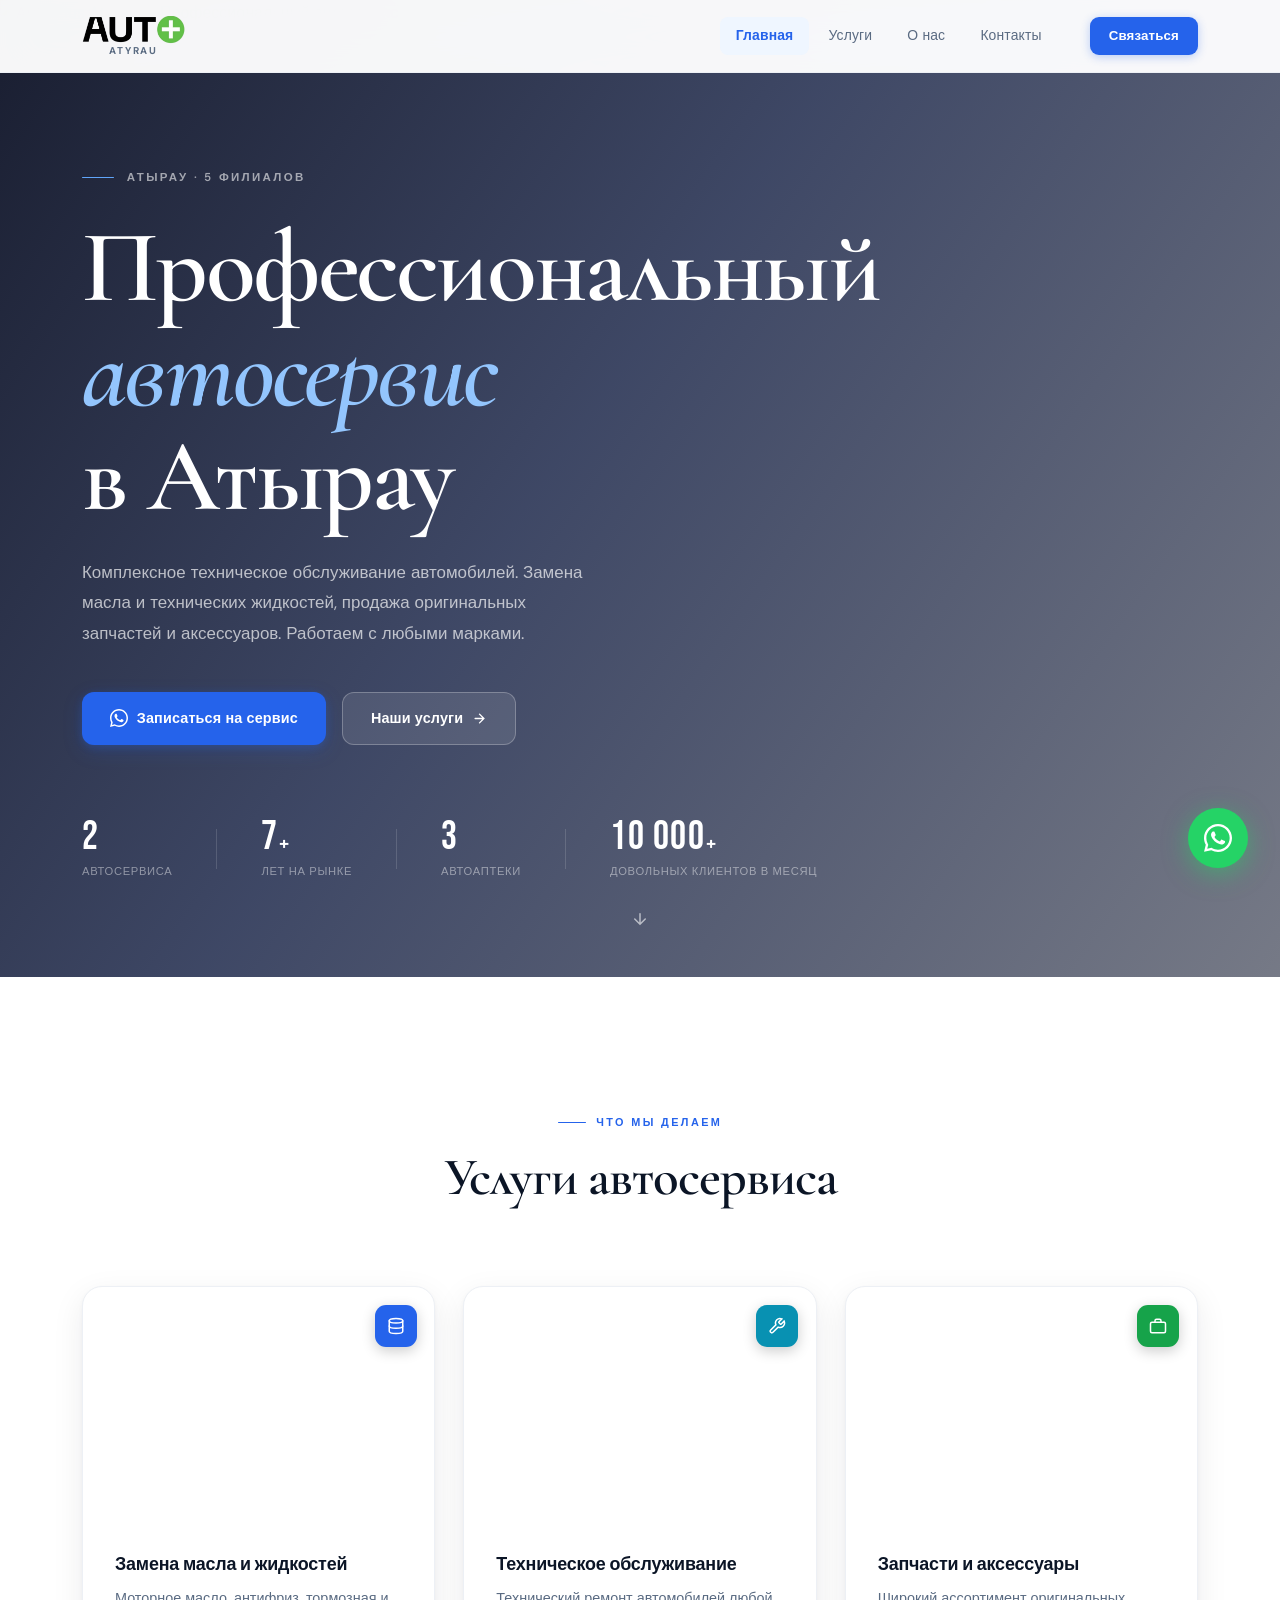
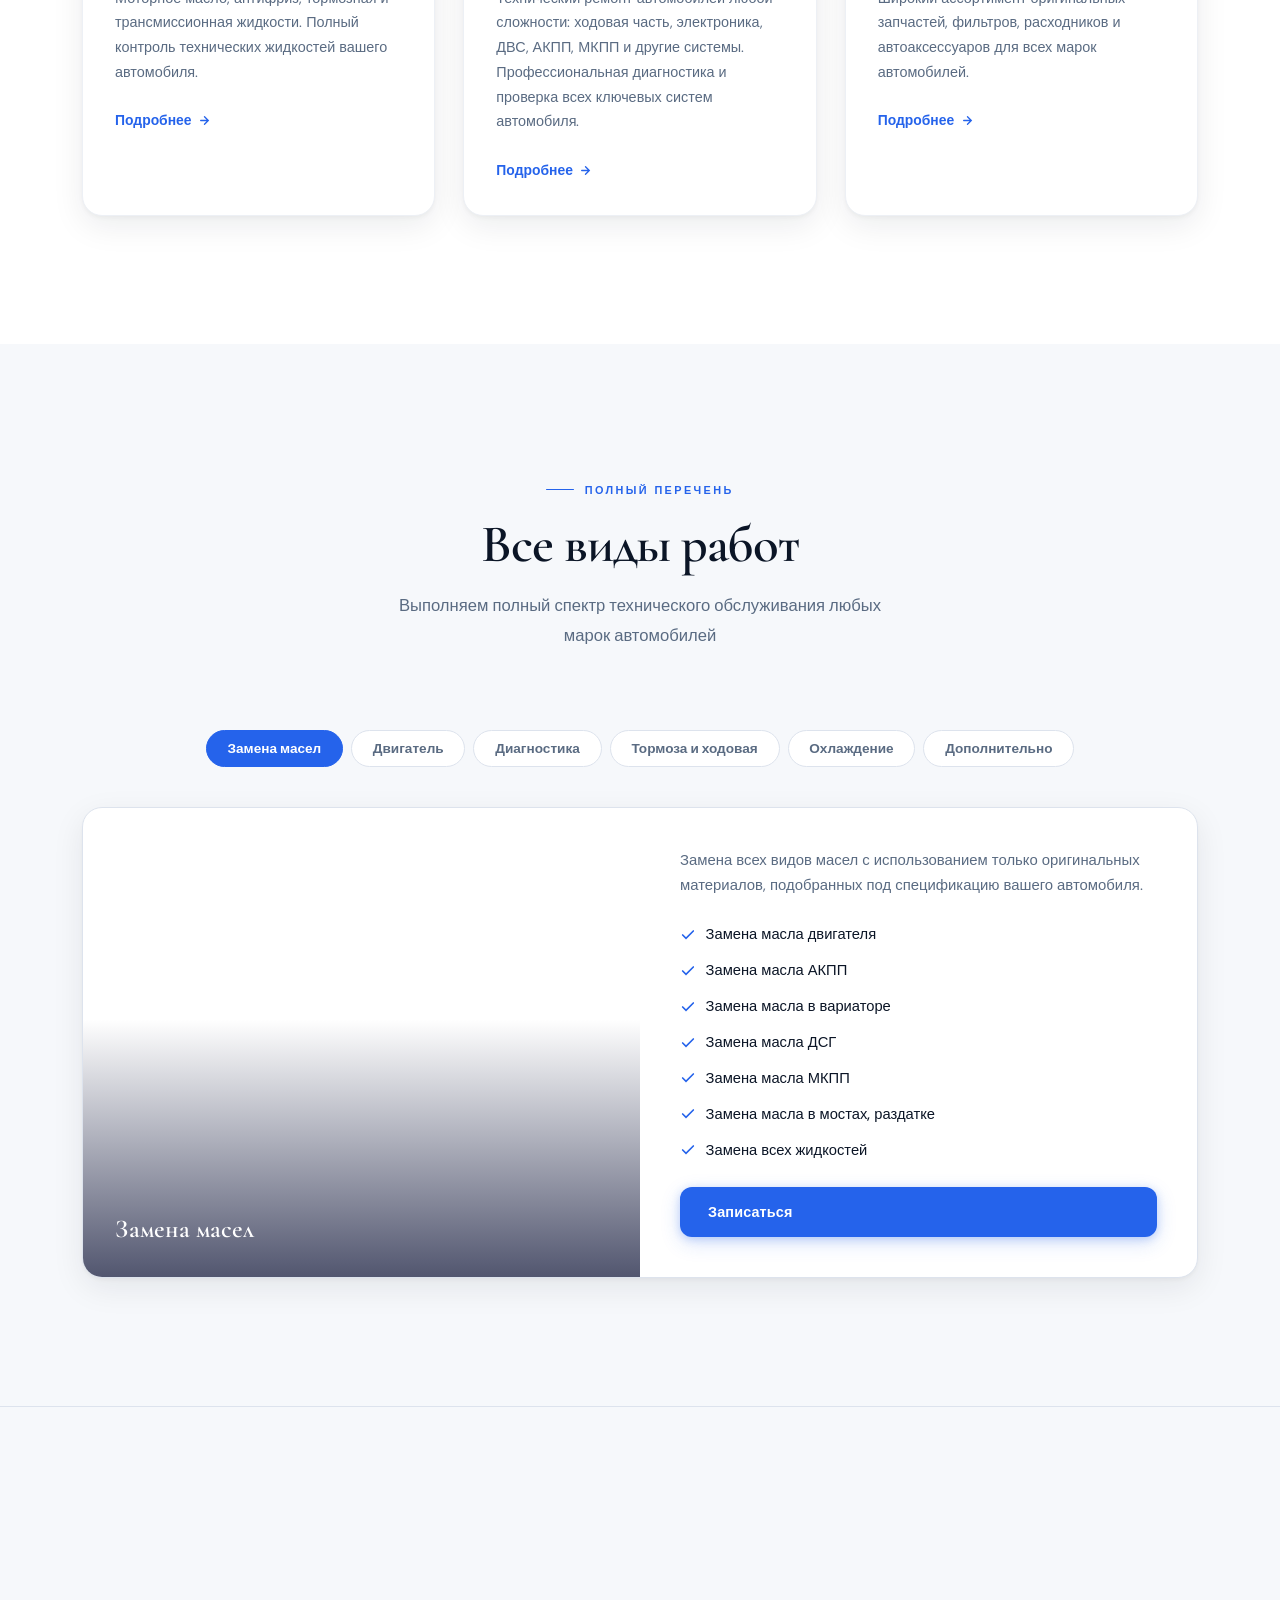
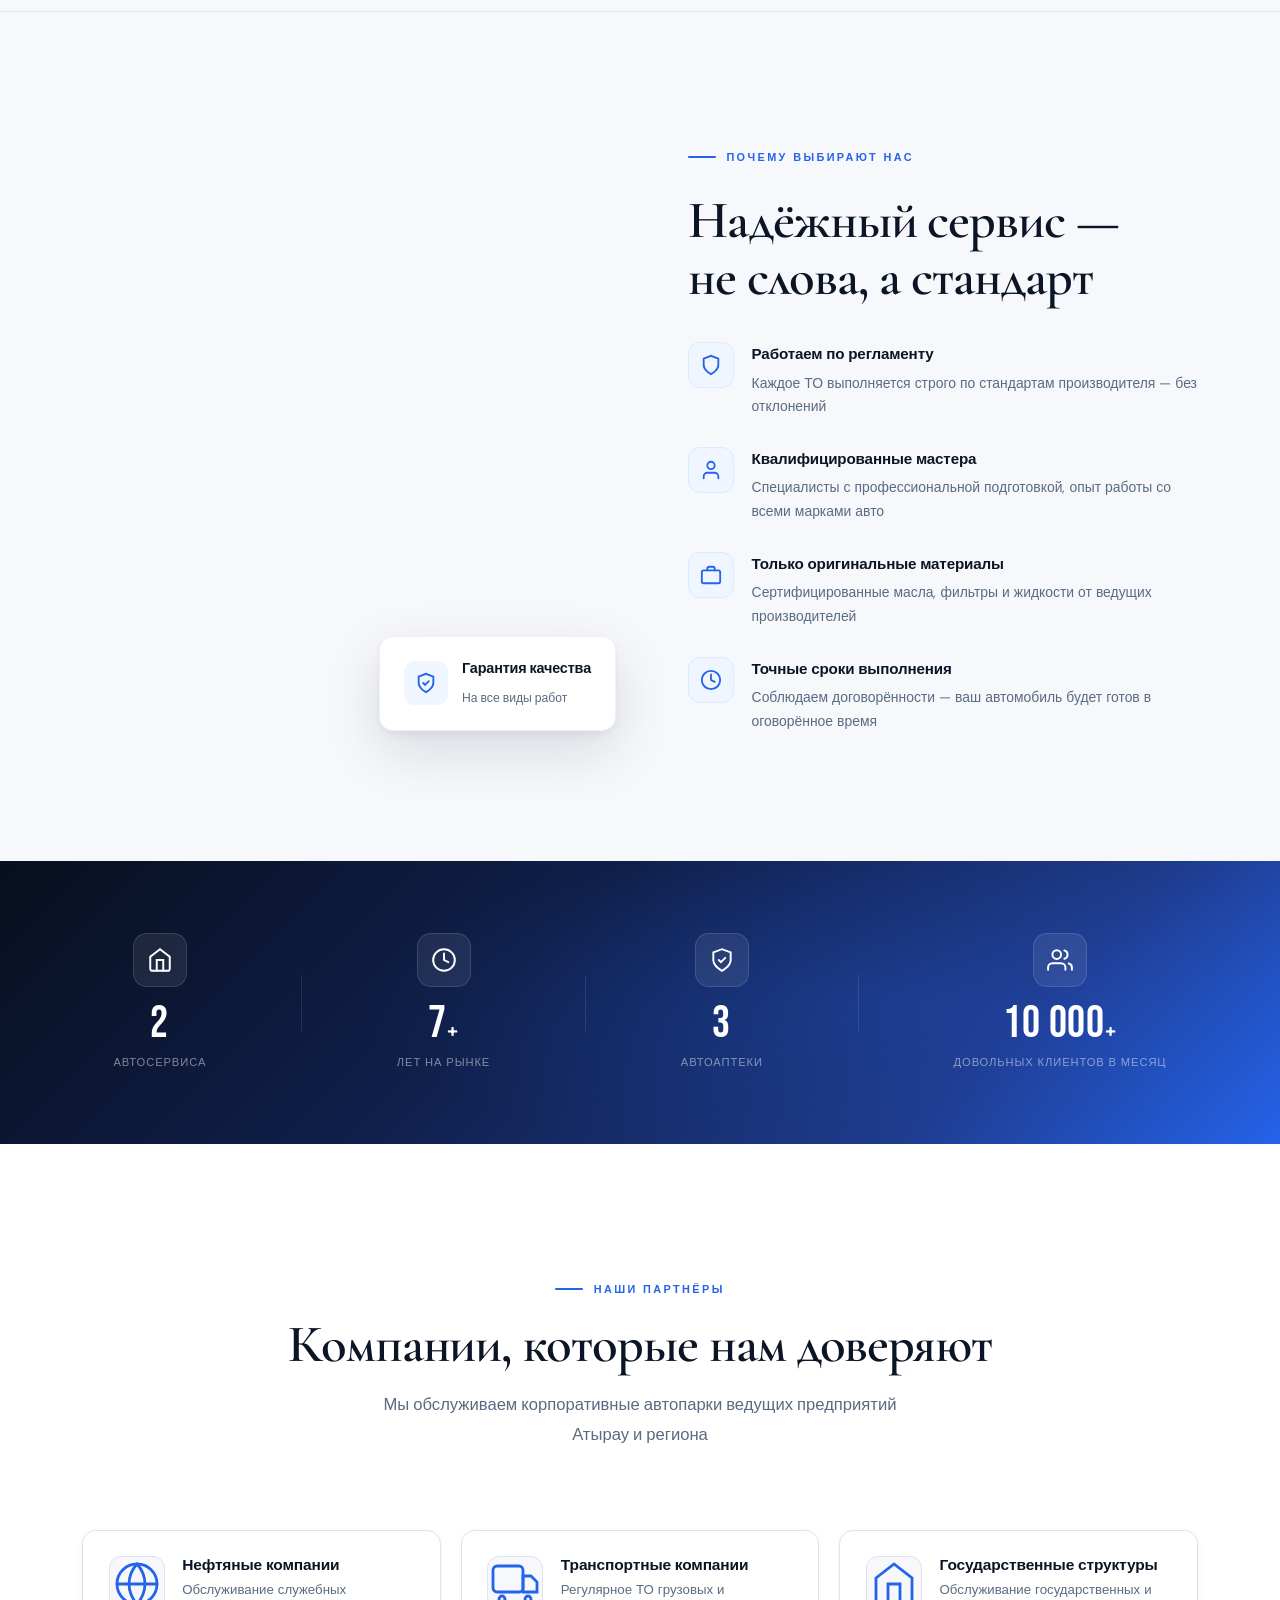
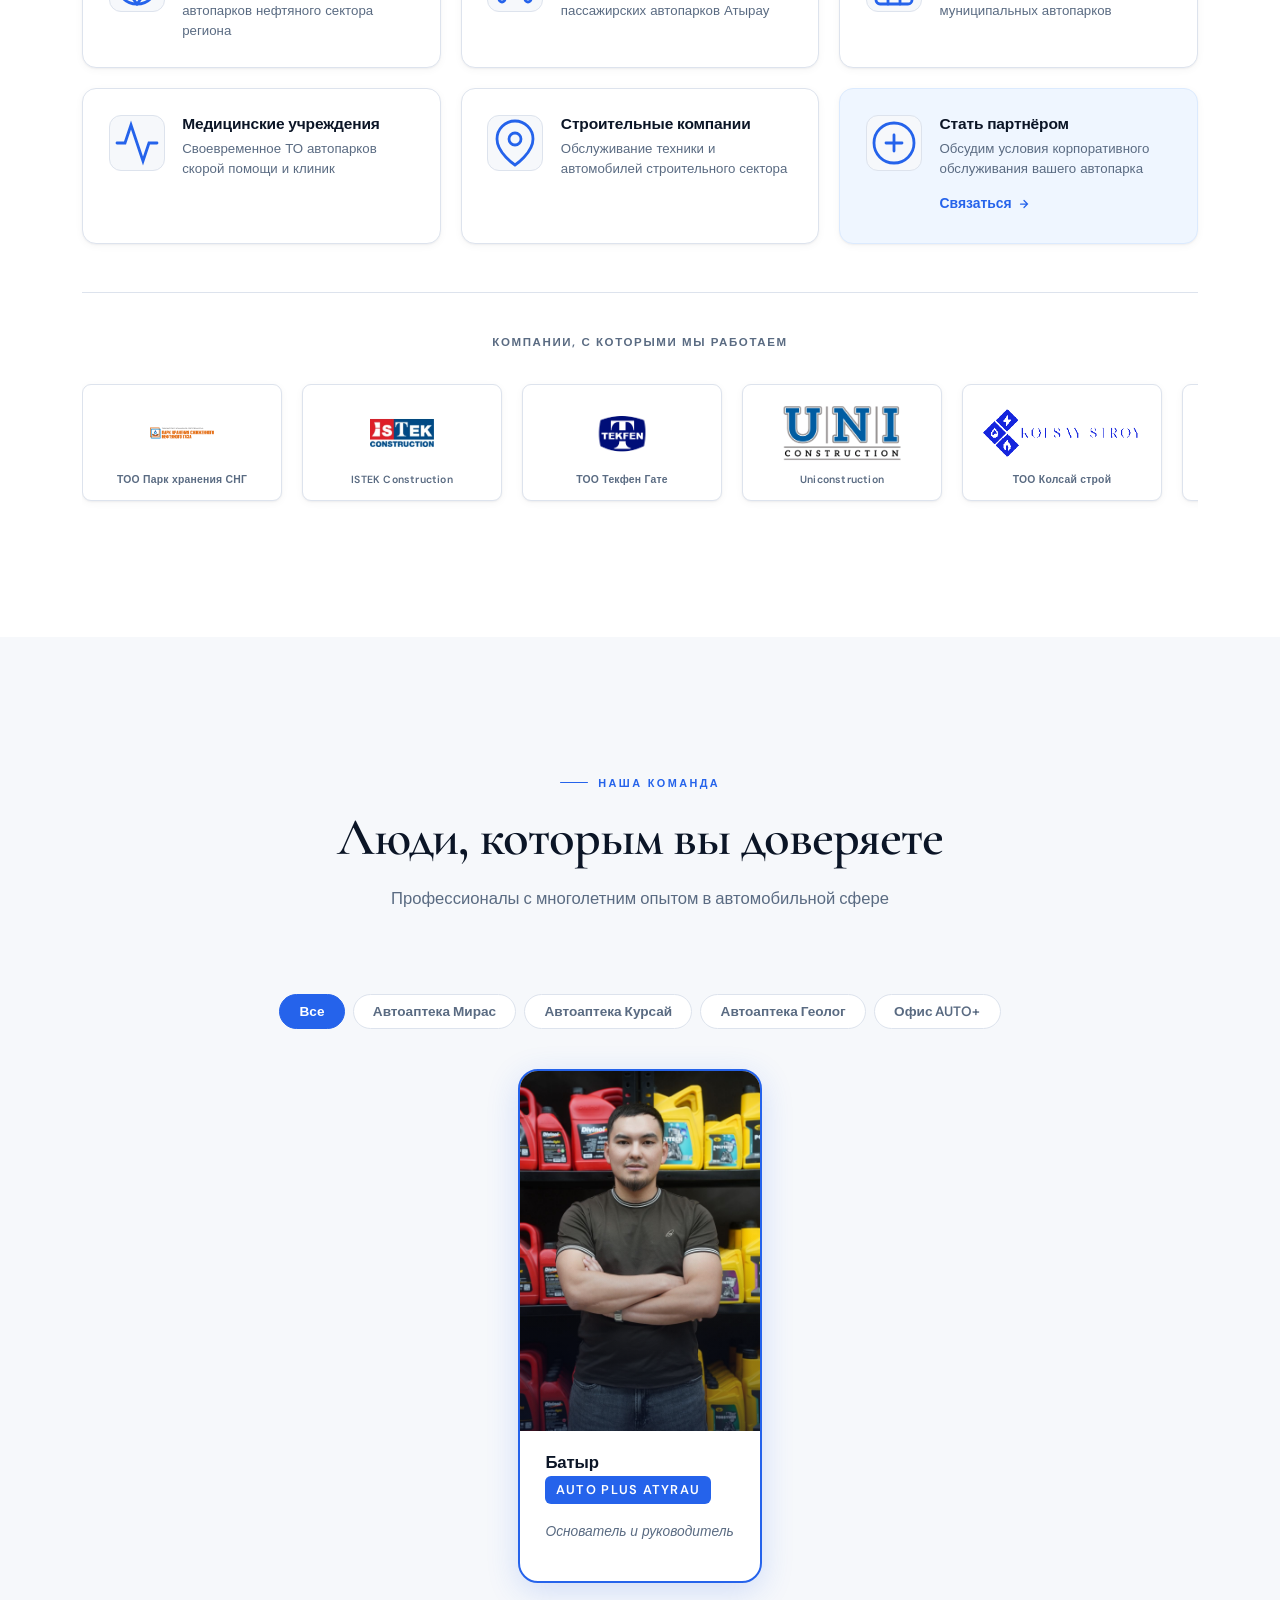
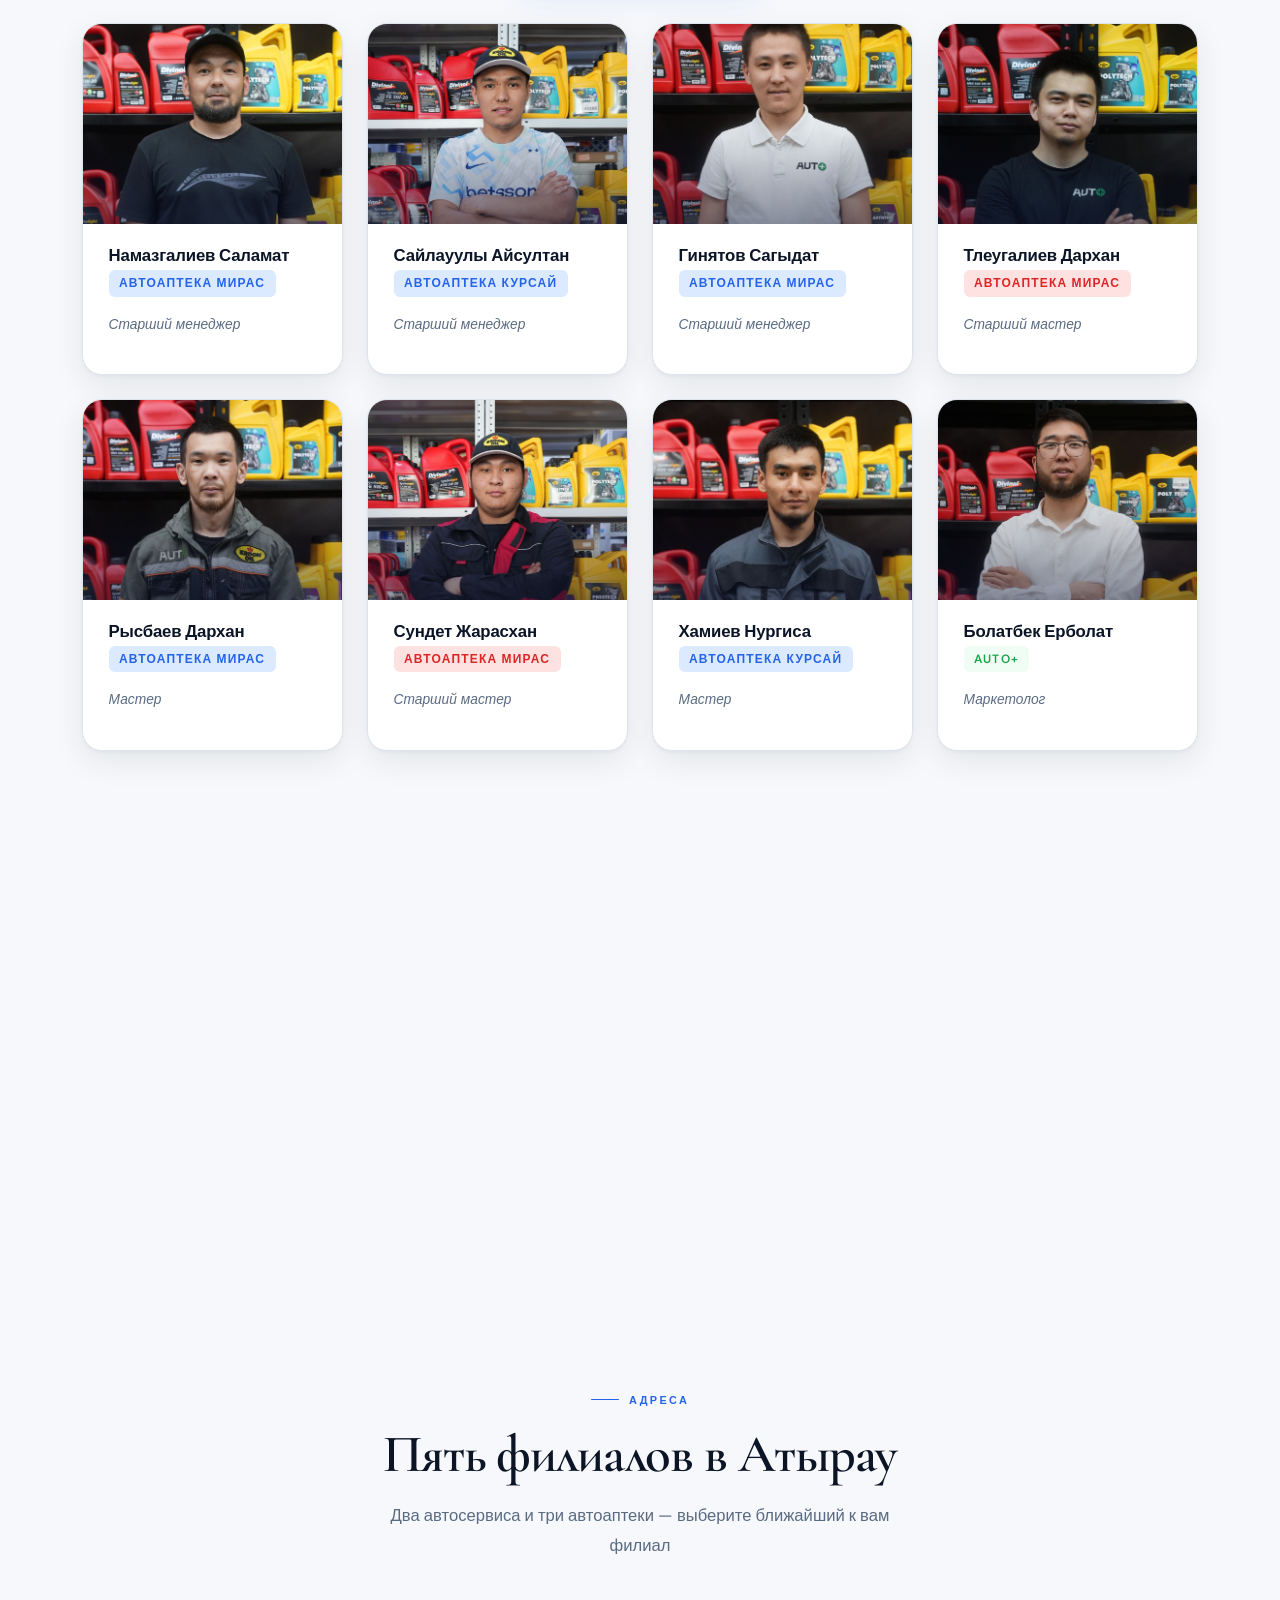
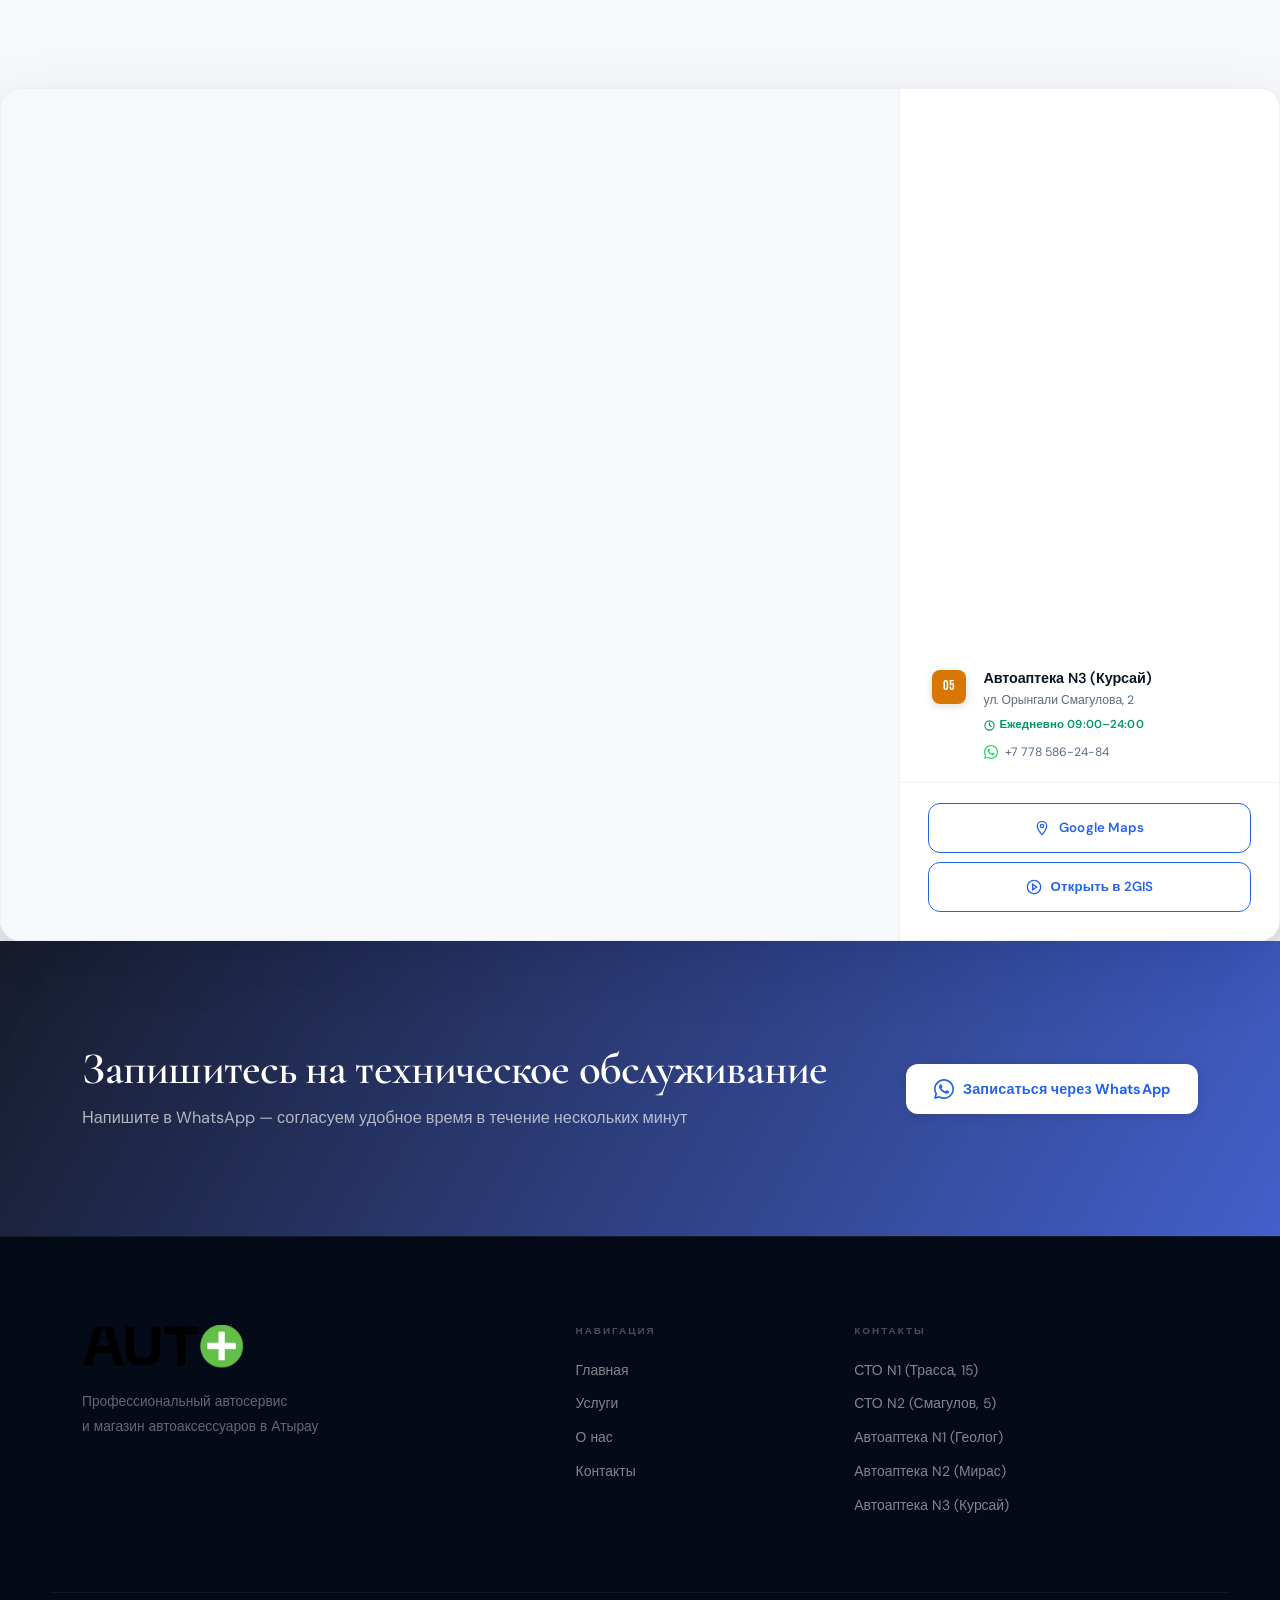
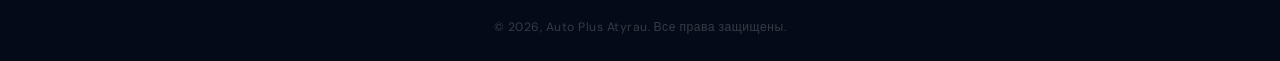
==== commit 7e70502a: "Update" ====
--- a/index.html
+++ b/index.html
@@ -16,12 +16,9 @@
 <header class="navbar" id="navbar">
   <div class="container nav-inner">
     <a href="index.html" class="logo">
-      <img src="logo.png" alt="Auto Plus Atyrau" class="logo-img" onerror="this.style.display='none';this.nextElementSibling.style.display='flex'"/>
-      <div class="logo-fallback">
-        <div>
-          <span class="logo-main">AUTO PLUS</span>
-          <span class="logo-sub">ATYRAU</span>
-        </div>
+      <div class="logo-stack">
+        <img src="logo.png" alt="Auto Plus Atyrau" class="logo-img"/>
+        <span class="logo-city">ATYRAU</span>
       </div>
     </a>
     <nav class="nav-links" id="navLinks">
--- a/style.css
+++ b/style.css
@@ -80,8 +80,10 @@
 
 /* Logo */
 .logo { display: flex; align-items: center; text-decoration: none; flex-shrink: 0; }
-.logo-img { height: 46px; width: auto; object-fit: contain; }
-.logo-fallback { display: flex; align-items: center; gap: 0.75rem; }
+.logo-stack { display: flex; flex-direction: column; align-items: center; gap: 2px; }
+.logo-img { height: 28px; width: auto; object-fit: contain; display: block; }
+.logo-city { font-size: 0.62rem; font-weight: 700; text-transform: uppercase; letter-spacing: 0.18em; color: var(--text-muted); line-height: 1; }
+.logo-fallback { display: none; align-items: center; gap: 0.75rem; }
 .logo-emblem {
   width: 40px; height: 40px; background: var(--blue-xlight);
   border-radius: 10px; display: flex; align-items: center; justify-content: center;
@@ -856,7 +858,8 @@
   .full-photo-section { height: 300px; }
   .team-grid { grid-template-columns: repeat(2, 1fr); }
   .map-wrapper { grid-template-columns: 1fr; }
-  .map-points { max-height: 480px; }
+  .map-iframe-wrap, .map-iframe-wrap > div, .map-iframe-wrap iframe { min-height: 380px; }
+  .map-points { max-height: none; overflow-y: visible; }
 }
 
 @media (max-width: 768px) {
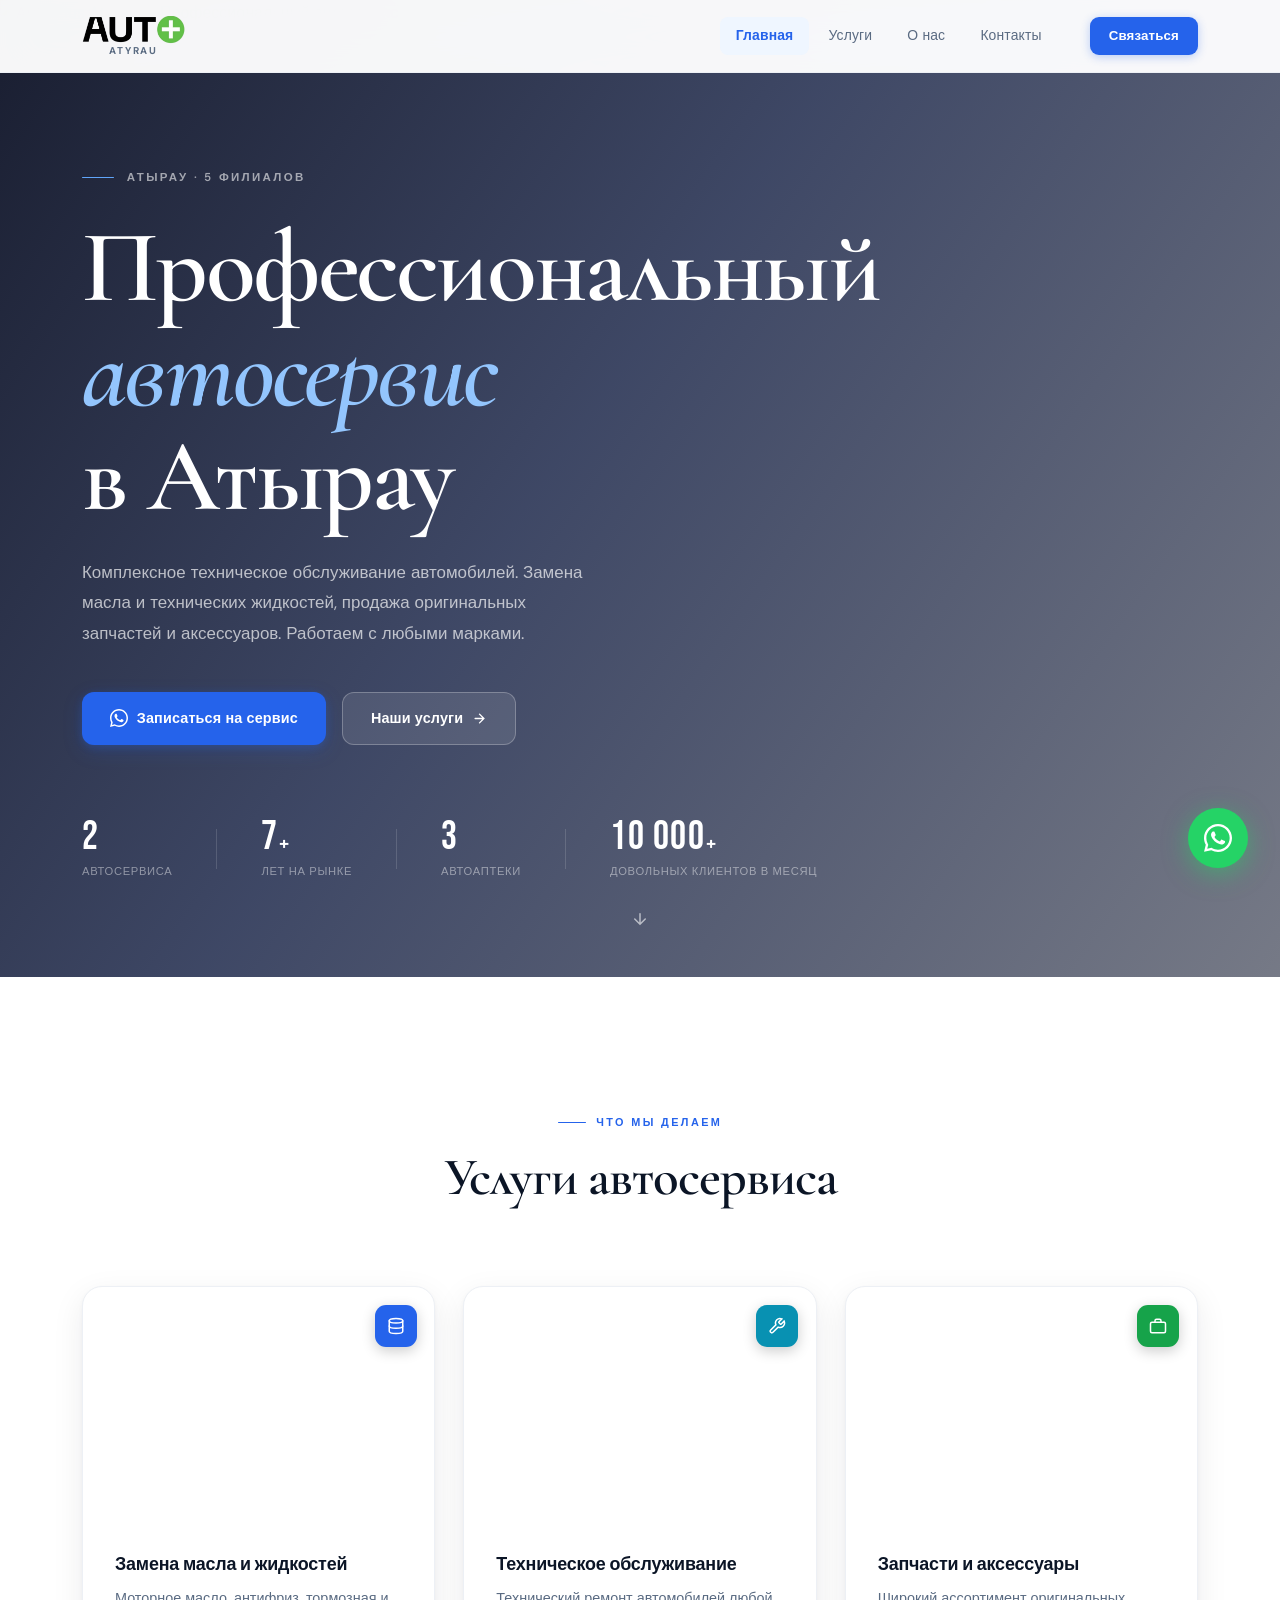
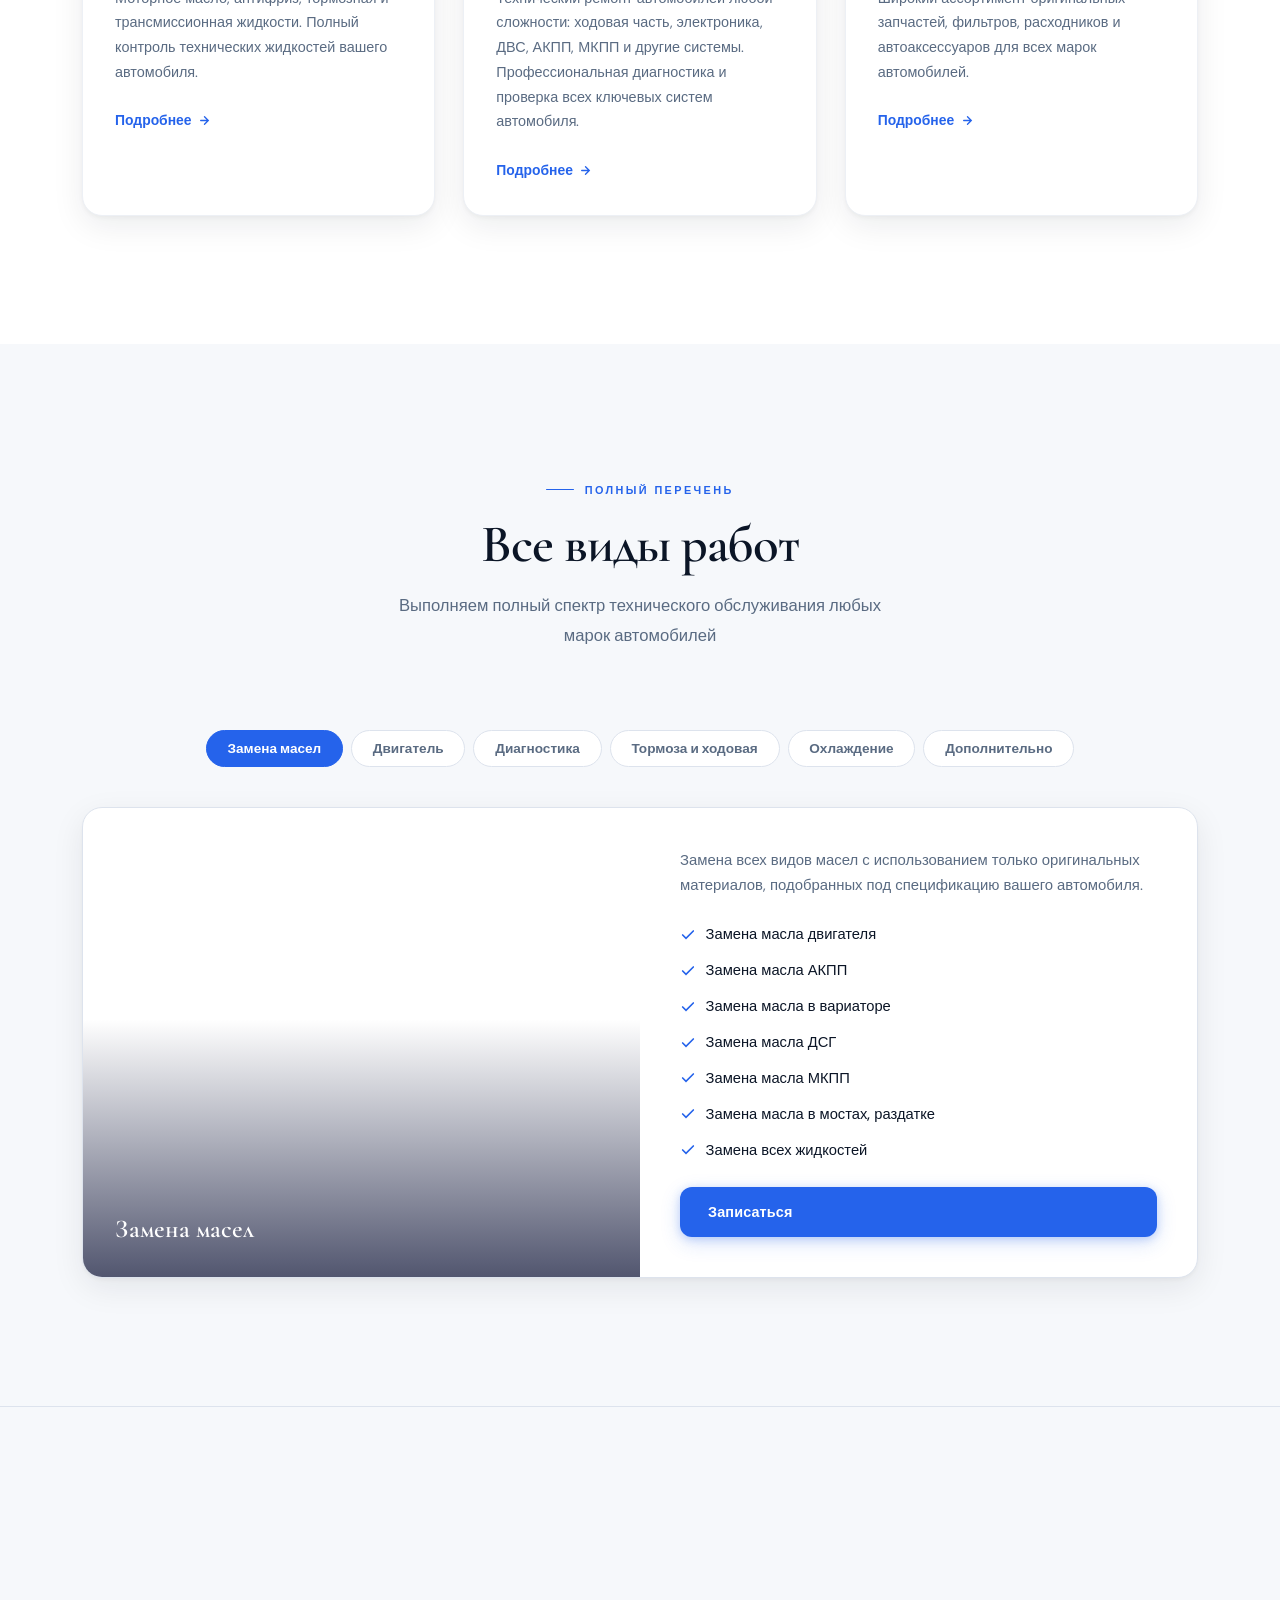
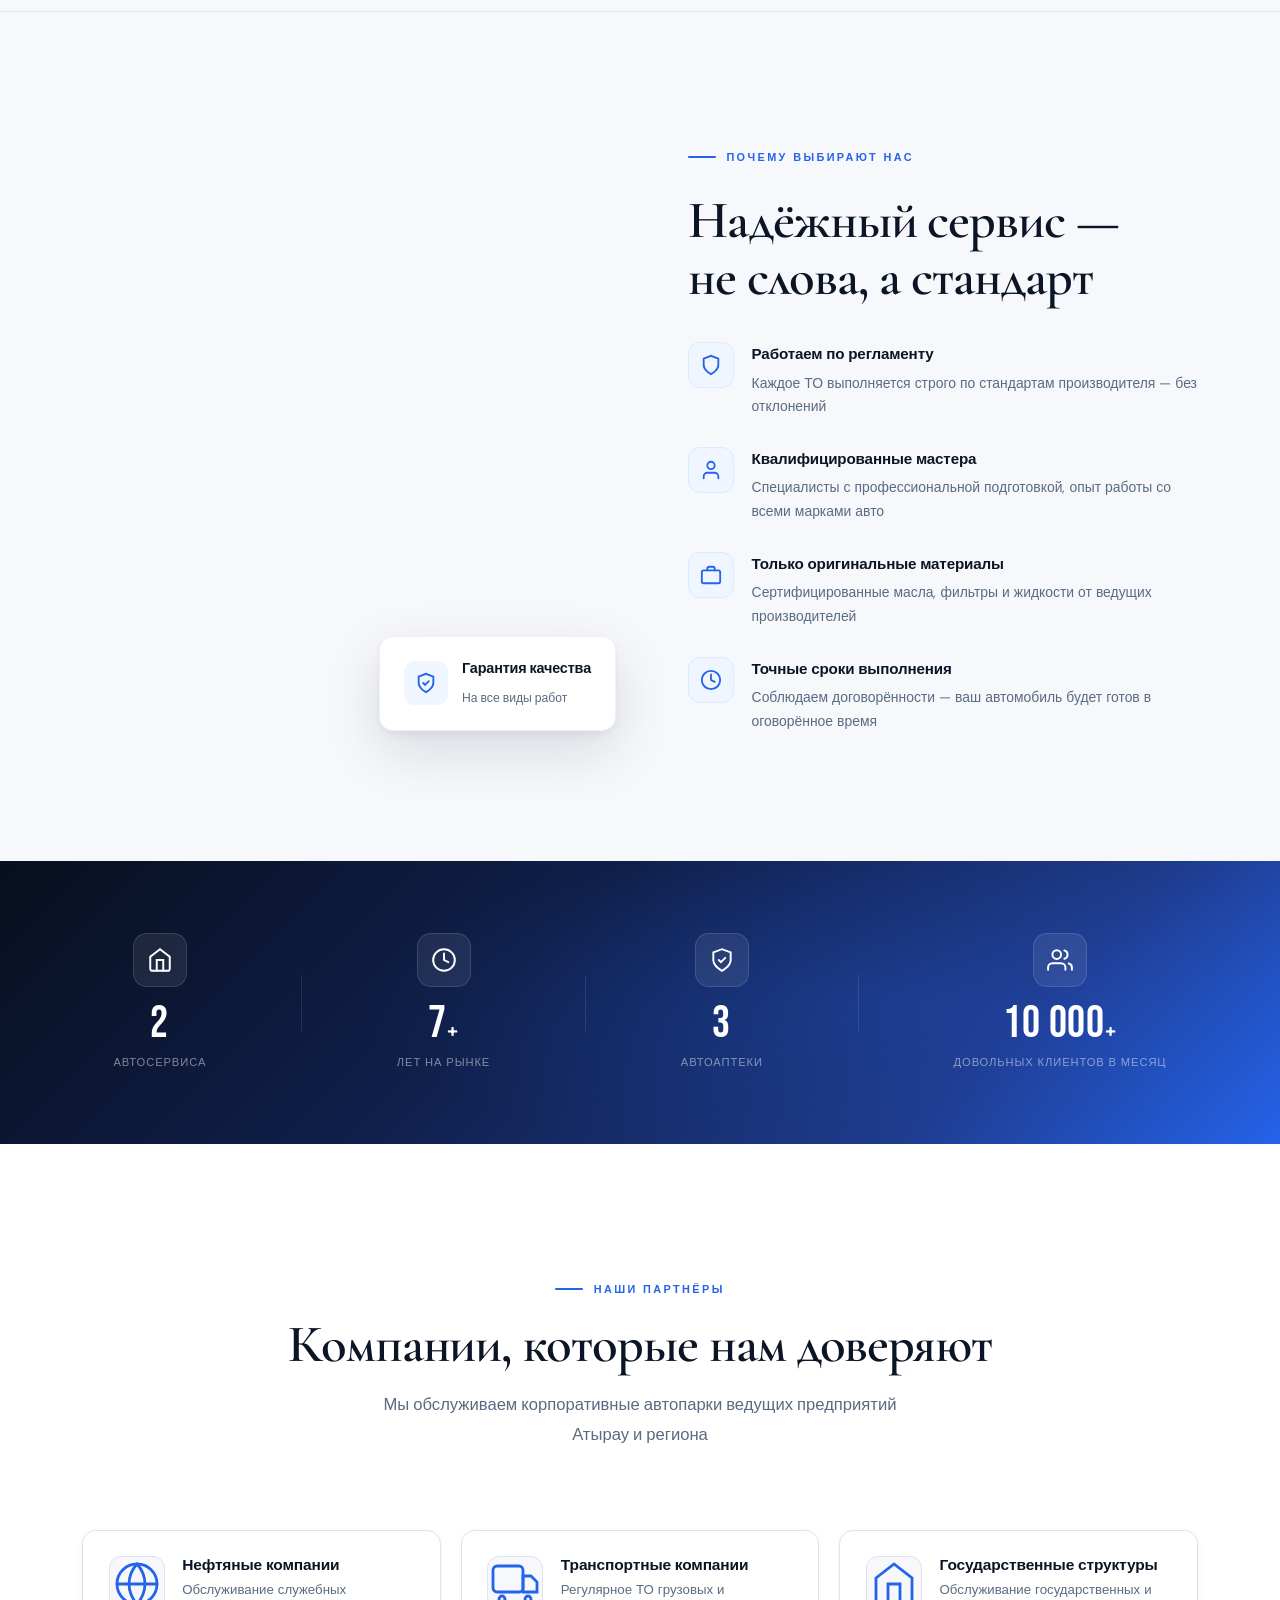
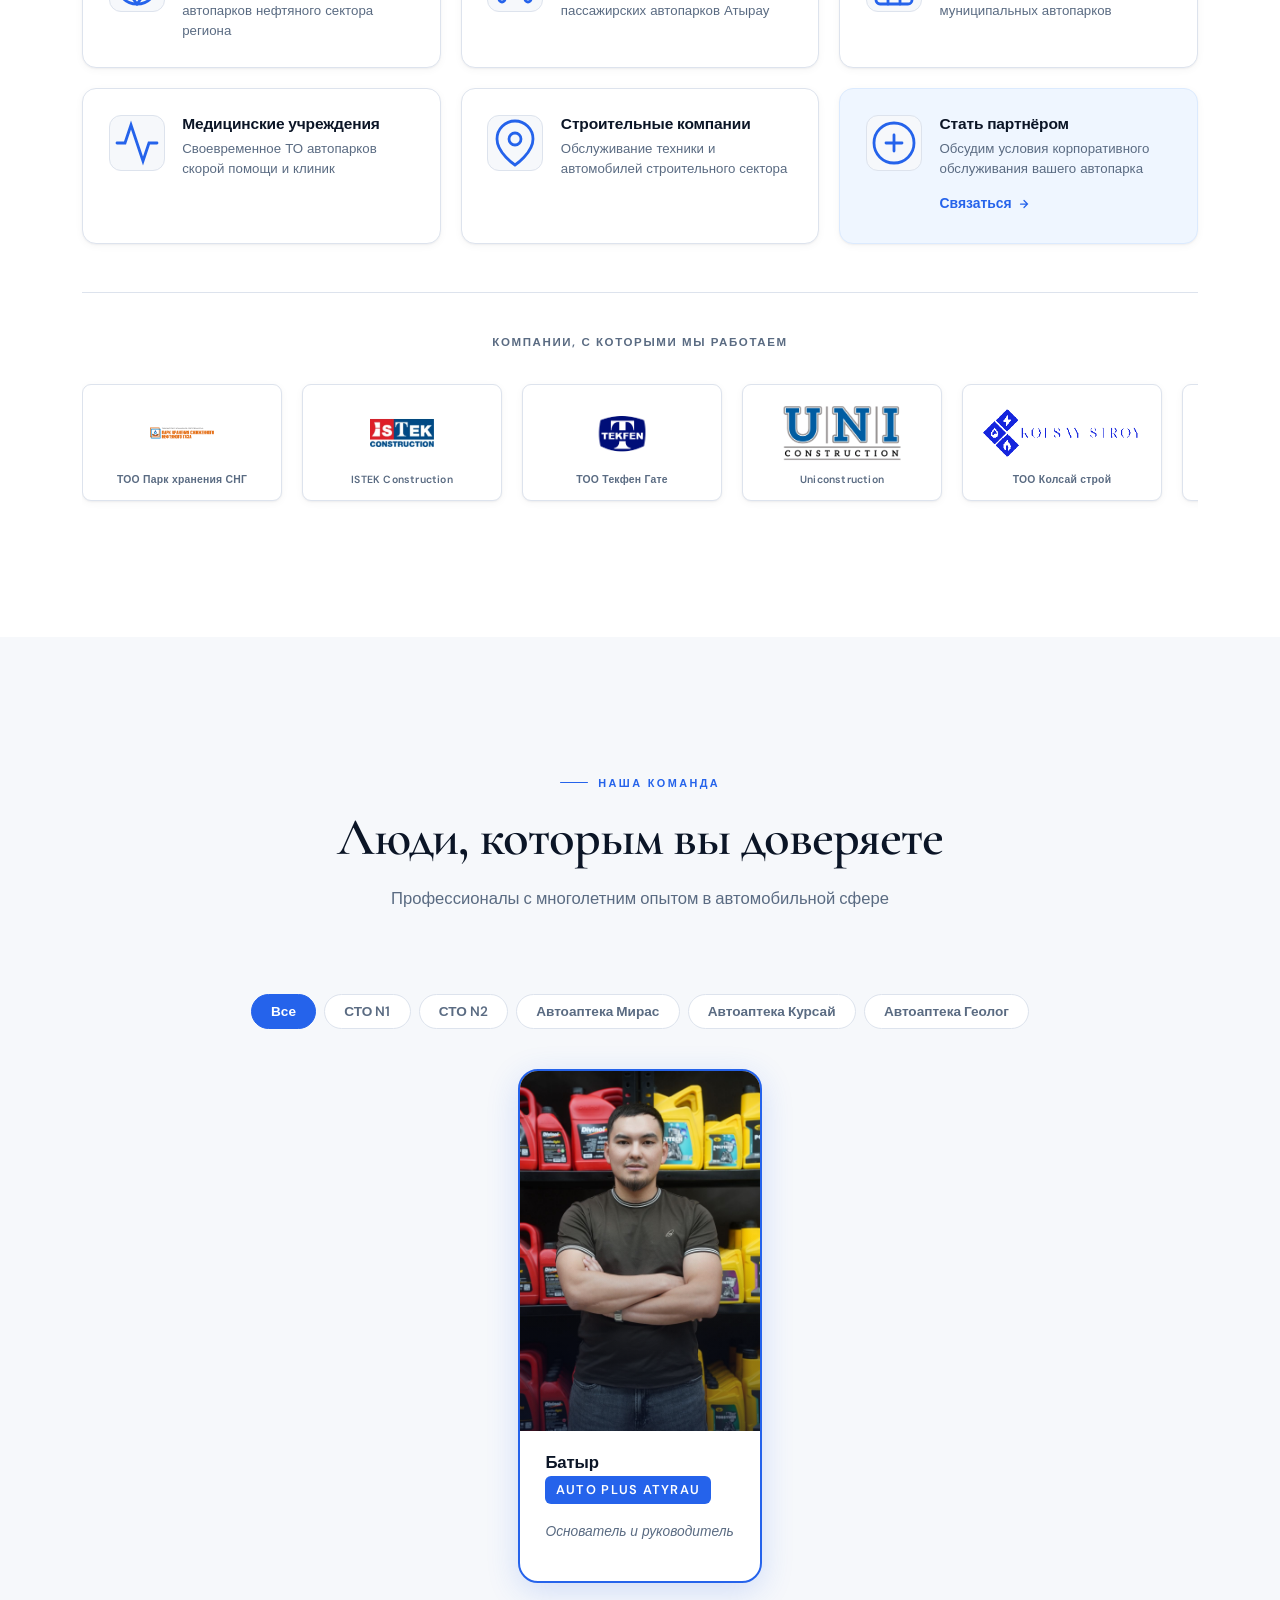
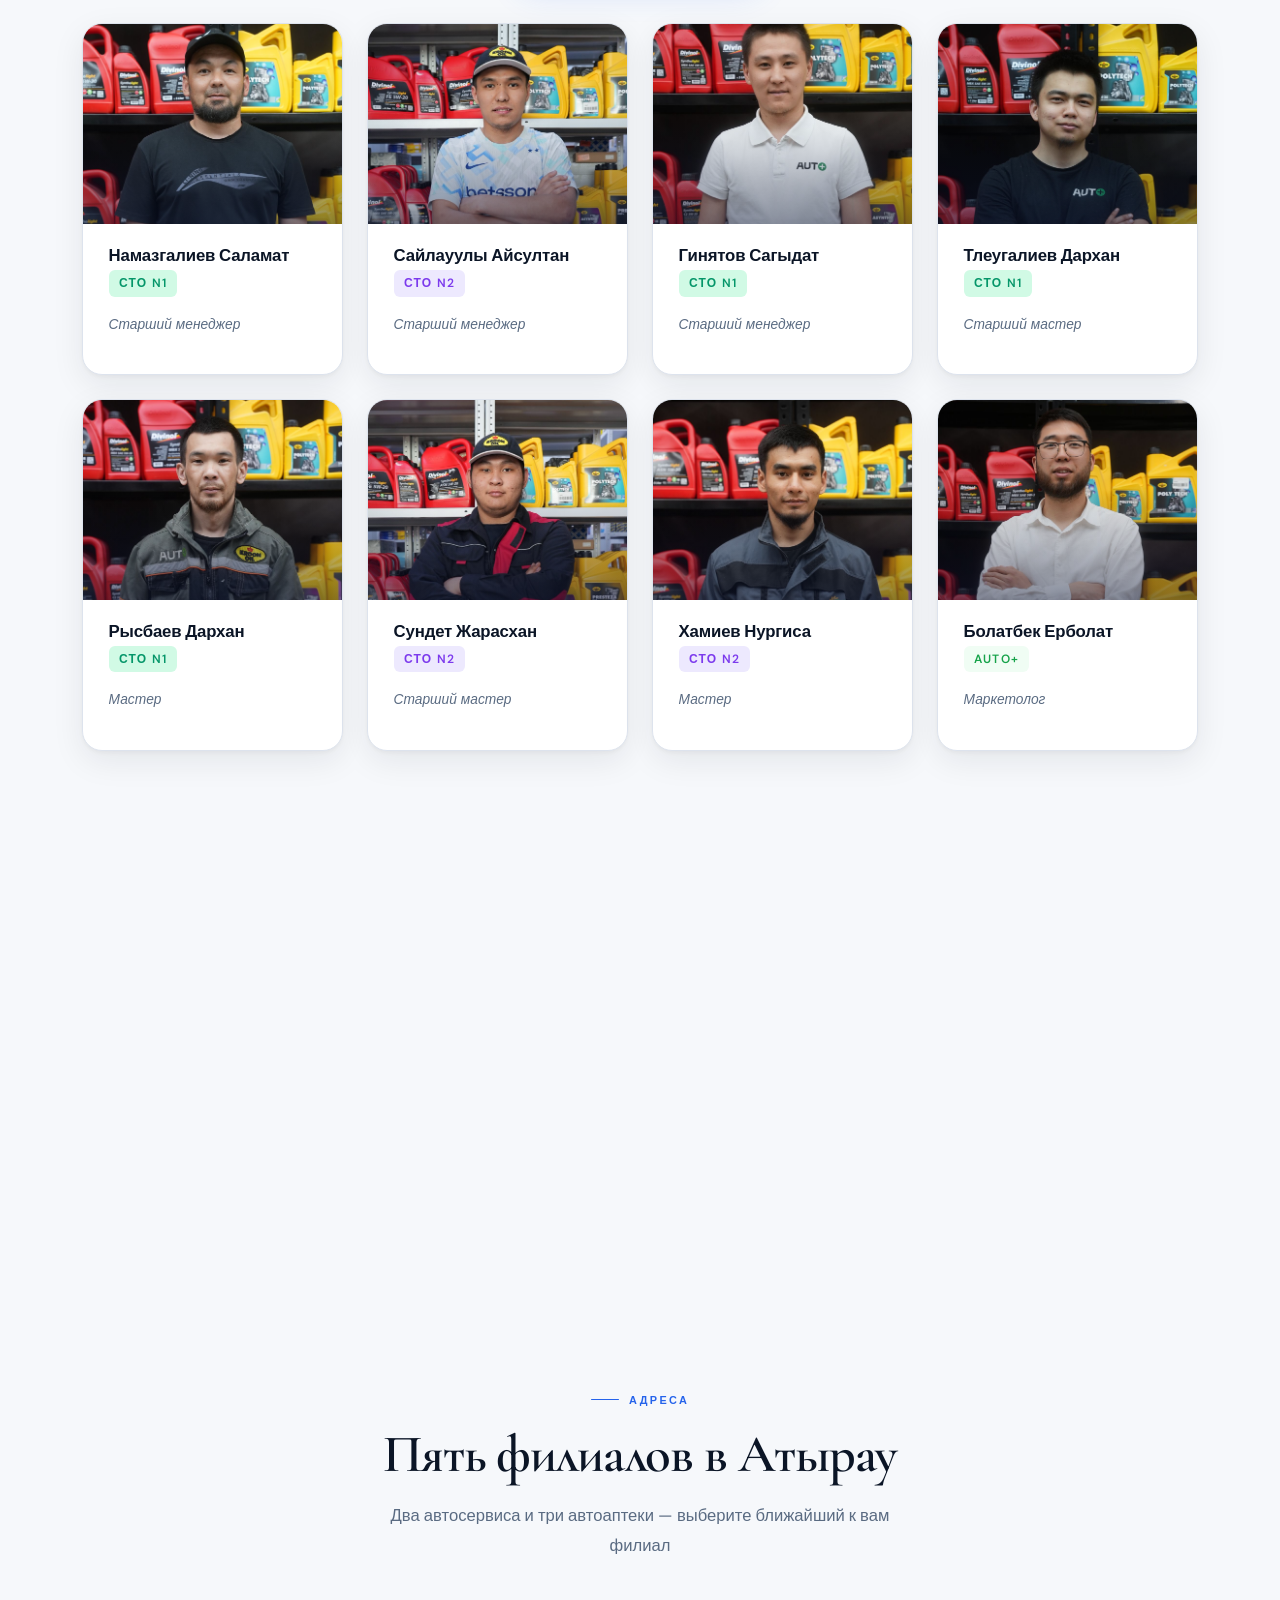
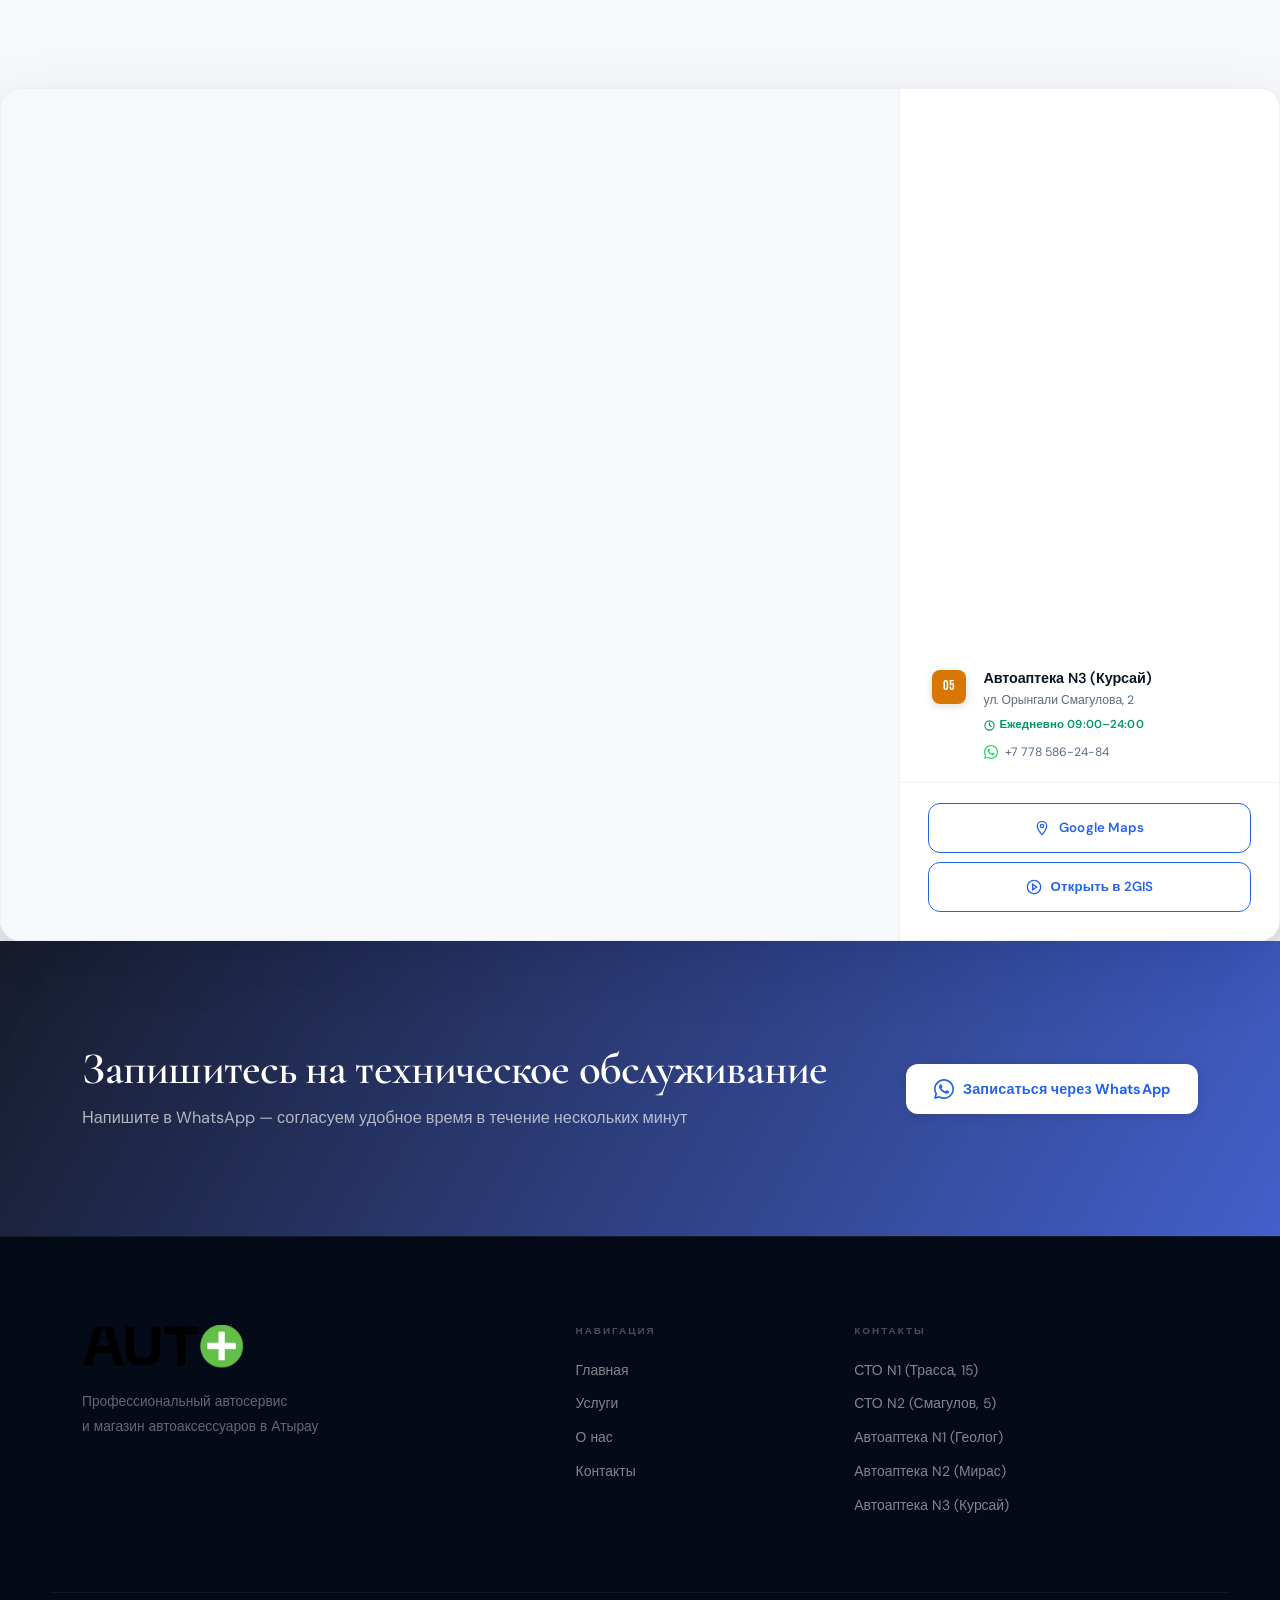
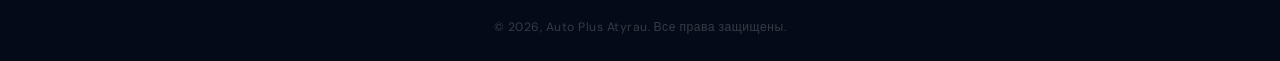
==== commit dbb4372d: "update" ====
--- a/index.html
+++ b/index.html
@@ -283,8 +283,10 @@
         <div class="asvc-panel-list">
           <p class="asvc-panel-desc">Дополнительные услуги для полного ухода за вашим автомобилем.</p>
           <ul>
+            <li><svg width="16" height="16" viewBox="0 0 24 24" fill="none" stroke="#2563eb" stroke-width="2.5" stroke-linecap="round"><polyline points="20 6 9 17 4 12"/></svg>Замена лампочек, установка LED/Xenon</li>
+            <li><svg width="16" height="16" viewBox="0 0 24 24" fill="none" stroke="#2563eb" stroke-width="2.5" stroke-linecap="round"><polyline points="20 6 9 17 4 12"/></svg>Шиномонтаж</li>
             <li><svg width="16" height="16" viewBox="0 0 24 24" fill="none" stroke="#2563eb" stroke-width="2.5" stroke-linecap="round"><polyline points="20 6 9 17 4 12"/></svg>Замена свечей зажигания</li>
-            <li><svg width="16" height="16" viewBox="0 0 24 24" fill="none" stroke="#2563eb" stroke-width="2.5" stroke-linecap="round"><polyline points="20 6 9 17 4 12"/></svg>Шиномонтаж</li>
+            
             <li><svg width="16" height="16" viewBox="0 0 24 24" fill="none" stroke="#2563eb" stroke-width="2.5" stroke-linecap="round"><polyline points="20 6 9 17 4 12"/></svg>Автомойка</li>
           </ul>
           <a href="https://wa.me/77055007558" target="_blank" class="btn btn-primary" style="margin-top:1.5rem;">Записаться</a>
@@ -644,10 +646,11 @@
     <!-- Team filter tabs -->
     <div class="team-tabs">
       <button class="team-tab active" data-filter="all">Все</button>
+      <button class="team-tab" data-filter="sto1">СТО N1</button>
+      <button class="team-tab" data-filter="sto2">СТО N2</button>
       <button class="team-tab" data-filter="miras">Автоаптека Мирас</button>
       <button class="team-tab" data-filter="kursay">Автоаптека Курсай</button>
       <button class="team-tab" data-filter="geolog">Автоаптека Геолог</button>
-      <button class="team-tab" data-filter="office">Офис AUTO+</button>
     </div>
 
     <div class="team-grid" id="teamGrid">
@@ -666,57 +669,57 @@
 </div>
 
       <!-- 1 -->
-      <div class="team-card" data-aos data-loc="miras">
+      <div class="team-card" data-aos data-loc="sto1">
         <div class="team-photo-wrap">
           <img src="images/people/salamat.jpeg" alt="Намазгалиев Саламат" loading="lazy"
-               onerror="this.src='https://ui-avatars.com/api/?name=Намазгалиев+Саламат&size=400&background=dbeafe&color=2563eb&bold=true&font-size=0.35'"/>
+               onerror="this.src='https://ui-avatars.com/api/?name=Намазгалиев+Саламат&size=400&background=d1fae5&color=059669&bold=true&font-size=0.35'"/>
           <div class="team-photo-overlay"></div>
         </div>
         <div class="team-body">
           <h4>Намазгалиев Саламат</h4>
-          <span class="team-role">Автоаптека Мирас</span>
+          <span class="team-role" style="background:#d1fae5;color:#059669;">СТО N1</span>
           <p class="team-position">Старший менеджер</p>
         </div>
       </div>
 
       <!-- 2 -->
-      <div class="team-card" data-aos data-loc="kursay">
+      <div class="team-card" data-aos data-loc="sto2">
         <div class="team-photo-wrap">
           <img src="images/people/aisultan.jpeg" alt="Сайлауулы Айсултан" loading="lazy"
-               onerror="this.src='https://ui-avatars.com/api/?name=Сайлауулы+Айсултан&size=400&background=dbeafe&color=2563eb&bold=true&font-size=0.35'"/>
+               onerror="this.src='https://ui-avatars.com/api/?name=Сайлауулы+Айсултан&size=400&background=ede9fe&color=7c3aed&bold=true&font-size=0.35'"/>
           <div class="team-photo-overlay"></div>
         </div>
         <div class="team-body">
           <h4>Сайлауулы Айсултан</h4>
-          <span class="team-role">Автоаптека Курсай</span>
+          <span class="team-role" style="background:#ede9fe;color:#7c3aed;">СТО N2</span>
           <p class="team-position">Старший менеджер</p>
         </div>
       </div>
 
       <!-- 3 -->
-      <div class="team-card" data-aos data-loc="miras">
+      <div class="team-card" data-aos data-loc="sto1">
         <div class="team-photo-wrap">
           <img src="images/people/sagydat.jpeg" alt="Гинятов Сагыдат" loading="lazy"
-               onerror="this.src='https://ui-avatars.com/api/?name=Гинятов+Сагыдат&size=400&background=dbeafe&color=2563eb&bold=true&font-size=0.35'"/>
+               onerror="this.src='https://ui-avatars.com/api/?name=Гинятов+Сагыдат&size=400&background=d1fae5&color=059669&bold=true&font-size=0.35'"/>
           <div class="team-photo-overlay"></div>
         </div>
         <div class="team-body">
           <h4>Гинятов Сагыдат</h4>
-          <span class="team-role">Автоаптека Мирас</span>
+          <span class="team-role" style="background:#d1fae5;color:#059669;">СТО N1</span>
           <p class="team-position">Старший менеджер</p>
         </div>
       </div>
 
       <!-- 4 -->
-      <div class="team-card" data-aos data-loc="miras">
+      <div class="team-card" data-aos data-loc="sto1">
         <div class="team-photo-wrap">
           <img src="images/people/mladdarkhan.jpeg" alt="Тлеугалиев Дархан" loading="lazy"
-               onerror="this.src='https://ui-avatars.com/api/?name=Тлеугалиев+Дархан&size=400&background=fee2e2&color=dc2626&bold=true&font-size=0.35'"/>
+               onerror="this.src='https://ui-avatars.com/api/?name=Тлеугалиев+Дархан&size=400&background=d1fae5&color=059669&bold=true&font-size=0.35'"/>
           <div class="team-photo-overlay"></div>
         </div>
         <div class="team-body">
           <h4>Тлеугалиев Дархан</h4>
-          <span class="team-role" style="background:#fee2e2;color:#dc2626;">Автоаптека Мирас</span>
+          <span class="team-role" style="background:#d1fae5;color:#059669;">СТО N1</span>
           <p class="team-position">Старший мастер</p>
         </div>
       </div>
@@ -736,29 +739,29 @@
       </div> -->
 
       <!-- 6 -->
-      <div class="team-card" data-aos data-loc="miras">
+      <div class="team-card" data-aos data-loc="sto1">
         <div class="team-photo-wrap">
           <img src="images/people/stardarkhan.jpeg" alt="Рысбаев Дархан" loading="lazy"
-               onerror="this.src='https://ui-avatars.com/api/?name=Рысбаев+Дархан&size=400&background=dbeafe&color=2563eb&bold=true&font-size=0.35'"/>
+               onerror="this.src='https://ui-avatars.com/api/?name=Рысбаев+Дархан&size=400&background=d1fae5&color=059669&bold=true&font-size=0.35'"/>
           <div class="team-photo-overlay"></div>
         </div>
         <div class="team-body">
           <h4>Рысбаев Дархан</h4>
-          <span class="team-role">Автоаптека Мирас</span>
+          <span class="team-role" style="background:#d1fae5;color:#059669;">СТО N1</span>
           <p class="team-position">Мастер</p>
         </div>
       </div>
 
       <!-- 7 -->
-      <div class="team-card" data-aos data-loc="miras">
+      <div class="team-card" data-aos data-loc="sto2">
         <div class="team-photo-wrap">
           <img src="images/people/zharaskhan.jpeg" alt="Сундет Жарасхан" loading="lazy"
-               onerror="this.src='https://ui-avatars.com/api/?name=Сундет+Жарасхан&size=400&background=fee2e2&color=dc2626&bold=true&font-size=0.35'"/>
+               onerror="this.src='https://ui-avatars.com/api/?name=Сундет+Жарасхан&size=400&background=ede9fe&color=7c3aed&bold=true&font-size=0.35'"/>
           <div class="team-photo-overlay"></div>
         </div>
         <div class="team-body">
           <h4>Сундет Жарасхан</h4>
-          <span class="team-role" style="background:#fee2e2;color:#dc2626;">Автоаптека Мирас</span>
+          <span class="team-role" style="background:#ede9fe;color:#7c3aed;">СТО N2</span>
           <p class="team-position">Старший мастер</p>
         </div>
       </div>
@@ -792,21 +795,21 @@
       </div> -->
 
       <!-- 10 -->
-      <div class="team-card" data-aos data-loc="kursay">
+      <div class="team-card" data-aos data-loc="sto2">
         <div class="team-photo-wrap">
           <img src="images/people/nurgisa.jpeg" alt="Хамиев Нургиса" loading="lazy"
-               onerror="this.src='https://ui-avatars.com/api/?name=Хамиев+Нургиса&size=400&background=dbeafe&color=2563eb&bold=true&font-size=0.35'"/>
+               onerror="this.src='https://ui-avatars.com/api/?name=Хамиев+Нургиса&size=400&background=ede9fe&color=7c3aed&bold=true&font-size=0.35'"/>
           <div class="team-photo-overlay"></div>
         </div>
         <div class="team-body">
           <h4>Хамиев Нургиса</h4>
-          <span class="team-role">Автоаптека Курсай</span>
+          <span class="team-role" style="background:#ede9fe;color:#7c3aed;">СТО N2</span>
           <p class="team-position">Мастер</p>
         </div>
       </div>
 
       <!-- 11 -->
-      <div class="team-card" data-aos data-loc="office">
+      <div class="team-card" data-aos data-loc="all">
         <div class="team-photo-wrap">
           <img src="images/people/erbolat.jpeg" alt="Болатбек Ерболат" loading="lazy"
                onerror="this.src='https://ui-avatars.com/api/?name=Болатбек+Ерболат&size=400&background=f0fdf4&color=16a34a&bold=true&font-size=0.35'"/>
@@ -851,12 +854,12 @@
       <div class="team-card" data-aos data-loc="kursay">
         <div class="team-photo-wrap">
           <img src="images/people/rasul.jpeg" alt="Куанышулы Расул" loading="lazy"
-               onerror="this.src='https://ui-avatars.com/api/?name=Куанышулы+Расул&size=400&background=fee2e2&color=dc2626&bold=true&font-size=0.35'"/>
+               onerror="this.src='https://ui-avatars.com/api/?name=Куанышулы+Расул&size=400&background=fef3c7&color=d97706&bold=true&font-size=0.35'"/>
           <div class="team-photo-overlay"></div>
         </div>
         <div class="team-body">
           <h4>Куанышулы Расул</h4>
-          <span class="team-role" style="background:#fee2e2;color:#dc2626;">Автоаптека Курсай</span>
+          <span class="team-role" style="background:#fef3c7;color:#d97706;">Автоаптека Курсай</span>
           <p class="team-position">Старший менеджер</p>
         </div>
       </div>
@@ -884,7 +887,7 @@
         </div>
         <div class="team-body">
           <h4>Иманов Талант</h4>
-          <span class="team-role">Автоаптека Геолог</span>
+          <span class="team-role" style="background:#dbeafe;color:#2563eb;">Автоаптека Геолог</span>
           <p class="team-position">Менеджер</p>
         </div>
       </div>
@@ -930,6 +933,14 @@
           <p class="team-position">Менеджер</p>
         </div>
       </div> -->
+
+      <!-- Empty state -->
+      <div class="team-empty" id="teamEmpty" style="display:none;">
+        <div class="team-empty-icon">
+          <svg width="38" height="38" viewBox="0 0 24 24" fill="none" stroke="currentColor" stroke-width="1.4" stroke-linecap="round"><path d="M17 21v-2a4 4 0 00-4-4H5a4 4 0 00-4 4v2"/><circle cx="9" cy="7" r="4"/><path d="M23 21v-2a4 4 0 00-3-3.87M16 3.13a4 4 0 010 7.75"/></svg>
+        </div>
+        <p>Сотрудники этого филиала скоро появятся</p>
+      </div>
 
     </div>
   </div>
@@ -989,7 +1000,7 @@
         <div class="mp-info">
           <h4>Автоаптека N1 (Геолог)</h4>
           <p>Трасса Атырау–Доссор, 41Б</p>
-          <span class="mp-hours"><svg width="11" height="11" viewBox="0 0 24 24" fill="none" stroke="currentColor" stroke-width="2.5" stroke-linecap="round"><circle cx="12" cy="12" r="10"/><polyline points="12 6 12 12 16 14"/></svg>Ежедневно 09:00–21:00</span>
+          <span class="mp-hours"><svg width="11" height="11" viewBox="0 0 24 24" fill="none" stroke="currentColor" stroke-width="2.5" stroke-linecap="round"><circle cx="12" cy="12" r="10"/><polyline points="12 6 12 12 16 14"/></svg>Ежедневно 09:00–24:00</span>
           <div class="mp-phones">
             <a href="https://wa.me/77055007558" target="_blank">
               <svg width="14" height="14" viewBox="0 0 24 24" fill="#25d366"><path d="M17.472 14.382c-.297-.149-1.758-.867-2.03-.967-.273-.099-.471-.148-.67.15-.197.297-.767.966-.94 1.164-.173.199-.347.223-.644.075-.297-.15-1.255-.463-2.39-1.475-.883-.788-1.48-1.761-1.653-2.059-.173-.297-.018-.458.13-.606.134-.133.298-.347.446-.52.149-.174.198-.298.298-.497.099-.198.05-.371-.025-.52-.075-.149-.669-1.612-.916-2.207-.242-.579-.487-.5-.669-.51-.173-.008-.371-.01-.57-.01-.198 0-.52.074-.792.372-.272.297-1.04 1.016-1.04 2.479 0 1.462 1.065 2.875 1.213 3.074.149.198 2.096 3.2 5.077 4.487.709.306 1.262.489 1.694.625.712.227 1.36.195 1.871.118.571-.085 1.758-.719 2.006-1.413.248-.694.248-1.289.173-1.413-.074-.124-.272-.198-.57-.347z"/><path d="M12 0C5.373 0 0 5.373 0 12c0 2.123.554 4.118 1.524 5.847L.057 23.882l6.197-1.447A11.946 11.946 0 0012 24c6.627 0 12-5.373 12-12S18.627 0 12 0zm0 22c-1.891 0-3.659-.498-5.193-1.37l-.373-.22-3.679.859.903-3.583-.244-.388A9.951 9.951 0 012 12C2 6.477 6.477 2 12 2s10 4.477 10 10-4.477 10-10 10z"/></svg>
@@ -1036,7 +1047,7 @@
           <svg width="16" height="16" viewBox="0 0 24 24" fill="none" stroke="currentColor" stroke-width="2" stroke-linecap="round"><path d="M12 2C8.13 2 5 5.13 5 9c0 5.25 7 13 7 13s7-7.75 7-13c0-3.87-3.13-7-7-7z"/><circle cx="12" cy="9" r="2.5"/></svg>
           Google Maps
         </a>
-        <a href="https://2gis.kz/atyrau/geo/70000001069357056" target="_blank" class="btn btn-outline map-2gis-btn">
+        <a href="https://go.2gis.com/0rT9V" target="_blank" class="btn btn-outline map-2gis-btn">
           <svg width="16" height="16" viewBox="0 0 24 24" fill="none" stroke="currentColor" stroke-width="2" stroke-linecap="round"><circle cx="12" cy="12" r="10"/><polygon points="10 8 16 12 10 16 10 8"/></svg>
           Открыть в 2GIS
         </a>
--- a/style.css
+++ b/style.css
@@ -103,8 +103,8 @@
 .nav-links a.active { color: var(--blue); background: var(--blue-xlight); font-weight: 600; }
 
 /* Burger */
-.burger { display: none; flex-direction: column; gap: 5px; background: none; border: none; cursor: pointer; padding: 0.5rem; margin-left: auto; }
-.burger span { display: block; width: 22px; height: 1.5px; background: var(--text); border-radius: 2px; transition: var(--tr); }
+.burger { display: none; flex-direction: column; gap: 5px; background: var(--bg-alt); border: 1px solid var(--border); border-radius: 9px; cursor: pointer; padding: 0.55rem 0.6rem; margin-left: auto; }
+.burger span { display: block; width: 22px; height: 2px; background: var(--text); border-radius: 2px; transition: var(--tr); }
 
 /* ── BUTTONS ── */
 .btn {
@@ -659,6 +659,34 @@
   letter-spacing: 0.1em;
 }
 
+/* ── TEAM GRID: solo / duo layout fix ── */
+.team-grid--solo { max-width: 340px; margin-left: auto; margin-right: auto; }
+.team-grid--duo  { max-width: 720px; margin-left: auto; margin-right: auto; }
+
+/* ── TEAM EMPTY STATE ── */
+.team-empty {
+  grid-column: 1 / -1;
+  flex-direction: column;
+  align-items: center;
+  justify-content: center;
+  gap: 1rem;
+  padding: 3.5rem 1rem;
+  color: var(--text-muted);
+  text-align: center;
+}
+.team-empty-icon {
+  width: 72px; height: 72px;
+  background: #f1f5f9;
+  border-radius: 50%;
+  display: flex; align-items: center; justify-content: center;
+  color: #94a3b8;
+}
+.team-empty p {
+  font-size: 0.95rem;
+  font-family: var(--font);
+  color: var(--text-muted);
+}
+
 .services-list {
   list-style: none;
   display: grid;
@@ -823,7 +851,8 @@
 @media (max-width: 1024px) {
   .why-inner { gap: 3rem; }
   .about-grid { gap: 3rem; }
-  .service-detail-card { grid-template-columns: 1fr; }
+  .service-detail-card,
+  .service-detail-card.reverse { grid-template-columns: 1fr; }
   .service-detail-card.reverse .sdc-media,
   .service-detail-card.reverse .sdc-content { order: unset; }
   .sdc-media { min-height: 280px; }
@@ -835,14 +864,15 @@
   .why-badge-float { right: 0; bottom: -1rem; }
   .about-grid { grid-template-columns: 1fr; }
   .about-img-stack { display: none; }
+  .about-visual { display: none; }
   .footer-inner { grid-template-columns: 1fr 1fr; }
   .partners-grid { grid-template-columns: 1fr; }
   .contact-grid { grid-template-columns: repeat(2, 1fr); }
 }
 @media (max-width: 768px) {
-  .nav-links { display: none; position: fixed; inset: 72px 0 0; background: white; flex-direction: column; padding: 1.5rem; gap: 0.35rem; z-index: 999; border-top: 1px solid var(--border-light); box-shadow: 0 20px 40px rgba(11,21,38,0.1); }
+  .nav-links { display: none; position: fixed; top: 72px; left: 0; right: 0; bottom: 0; background: #ffffff; flex-direction: column; padding: 1.5rem; gap: 0.35rem; z-index: 1001; border-top: 2px solid var(--blue-light); box-shadow: 0 8px 32px rgba(11,21,38,0.18); overflow-y: auto; align-content: flex-start; }
   .nav-links.open { display: flex; }
-  .nav-links a { padding: 0.9rem 1.1rem; font-size: 1rem; border-radius: 10px; }
+  .nav-links a { padding: 0.9rem 1.1rem; font-size: 1.05rem; border-radius: 10px; color: #0b1526; font-weight: 500; background: transparent; }
   .btn-nav { display: none; }
   .burger { display: flex; }
   .hero-stats { gap: 1.5rem; flex-wrap: wrap; }
@@ -882,3 +912,70 @@
 @media (max-width: 480px) {
   .all-services-grid { grid-template-columns: 1fr; }
 }
+
+@media (max-width: 768px) {
+  .nav-links {
+    display: none;
+    position: fixed;
+
+    top: 0;
+    left: 0;
+    right: 0;
+    bottom: 0;
+
+    background: #ffffff;
+
+    flex-direction: column;
+
+    padding: 6rem 1.5rem 1.5rem;
+
+    gap: 0.35rem;
+
+    z-index: 1001;
+
+    border-top: 2px solid var(--blue-light);
+
+    box-shadow: 0 8px 32px rgba(11,21,38,0.18);
+
+    overflow-y: auto;
+
+    align-content: flex-start;
+  }
+
+  .nav-links.open {
+    display: flex;
+  }
+}
+
+@media (max-width: 768px) {
+
+  .navbar {
+    overflow: visible !important;
+  }
+
+  .nav-links {
+    display: none;
+
+    position: fixed !important;
+    inset: 0 !important;
+
+    width: 100vw;
+    height: 100vh;
+
+    background: #ffffff;
+
+    flex-direction: column;
+
+    padding: 90px 1.5rem 1.5rem;
+
+    gap: 0.35rem;
+
+    z-index: 99999;
+
+    overflow-y: auto;
+  }
+
+  .nav-links.open {
+    display: flex;
+  }
+}
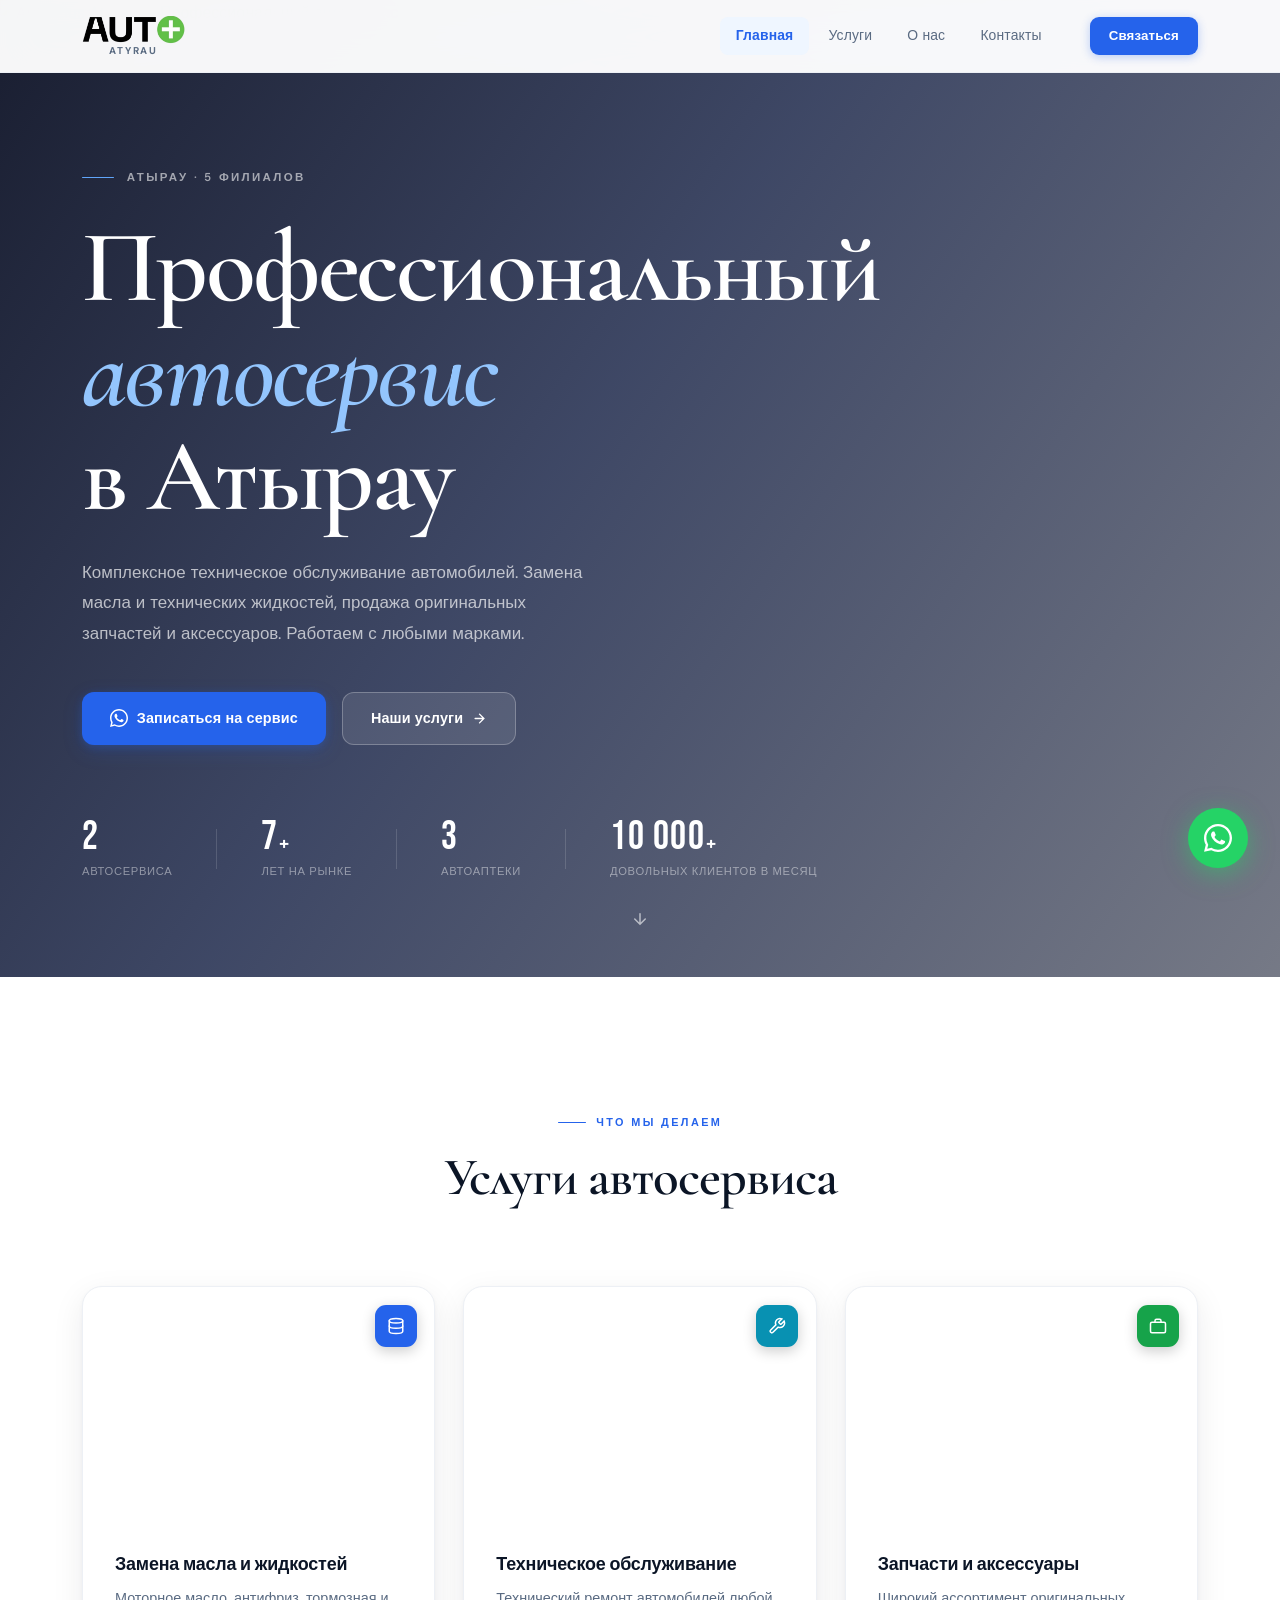
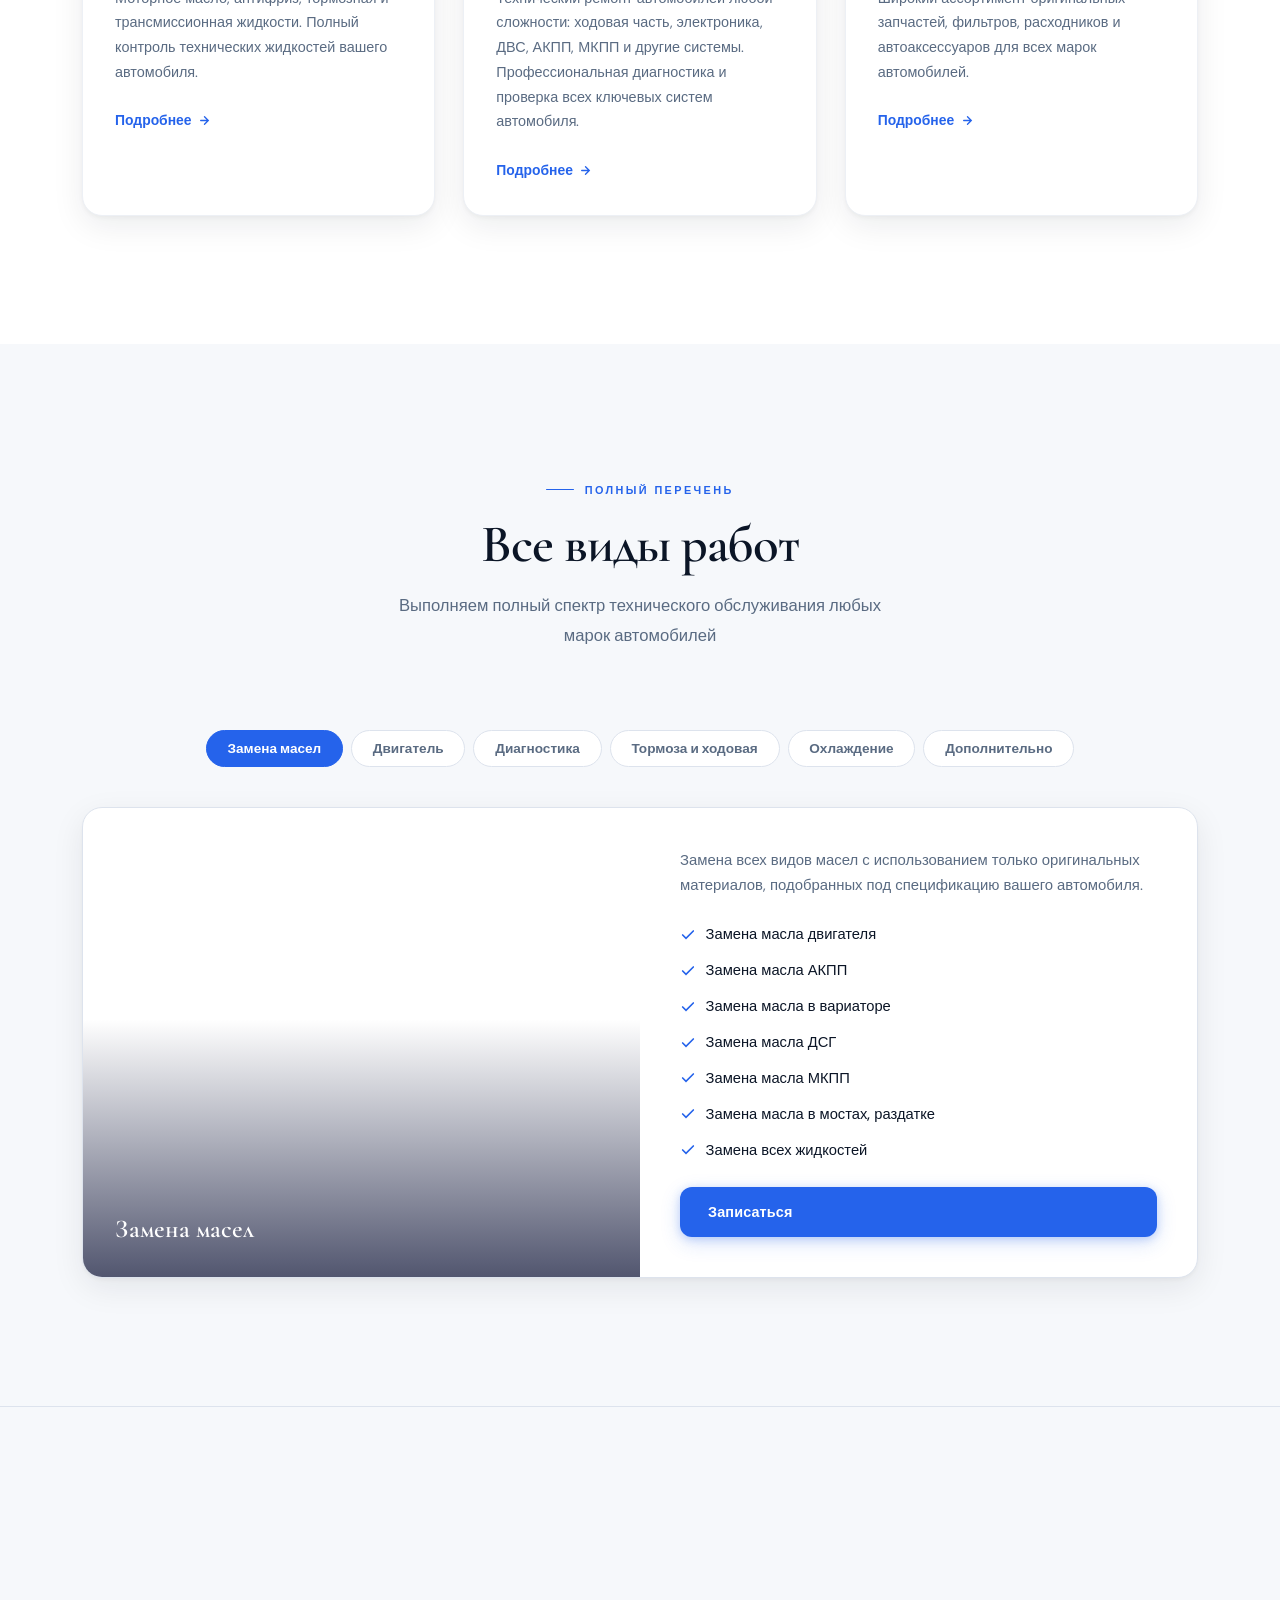
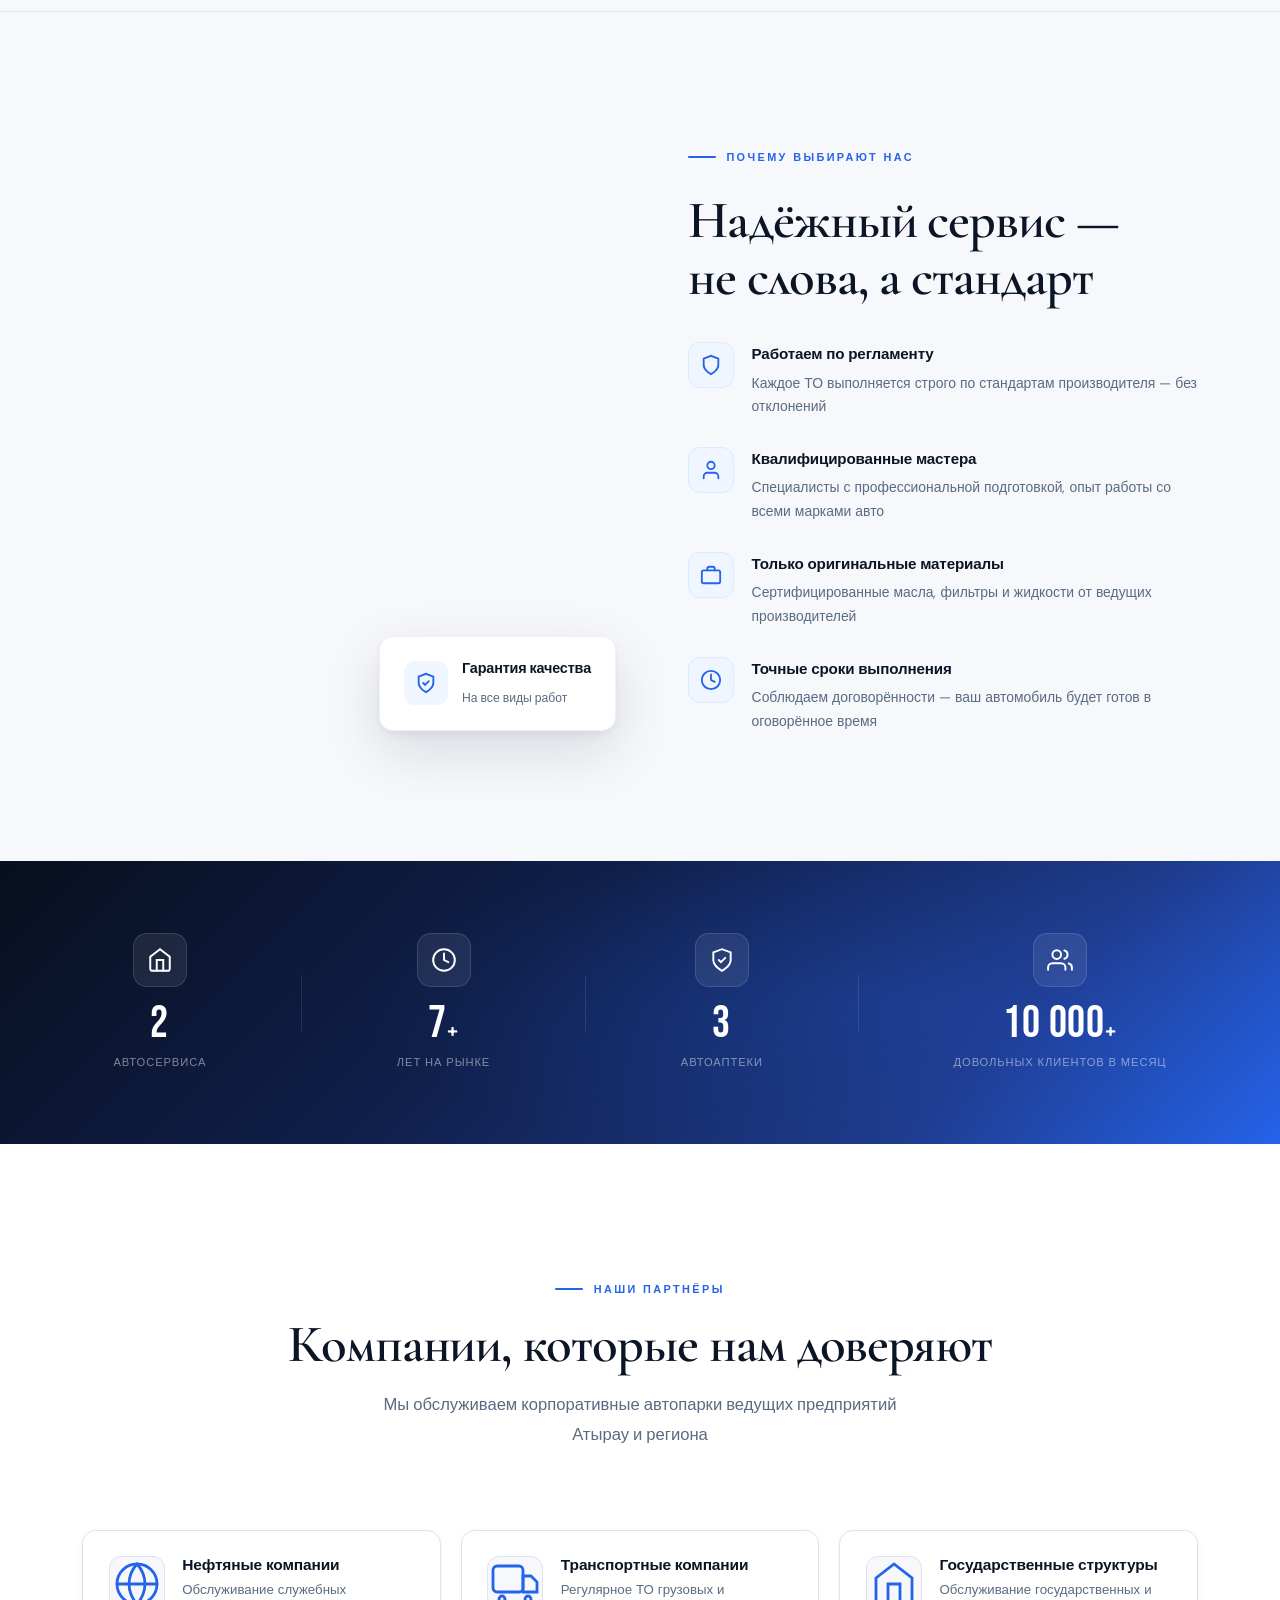
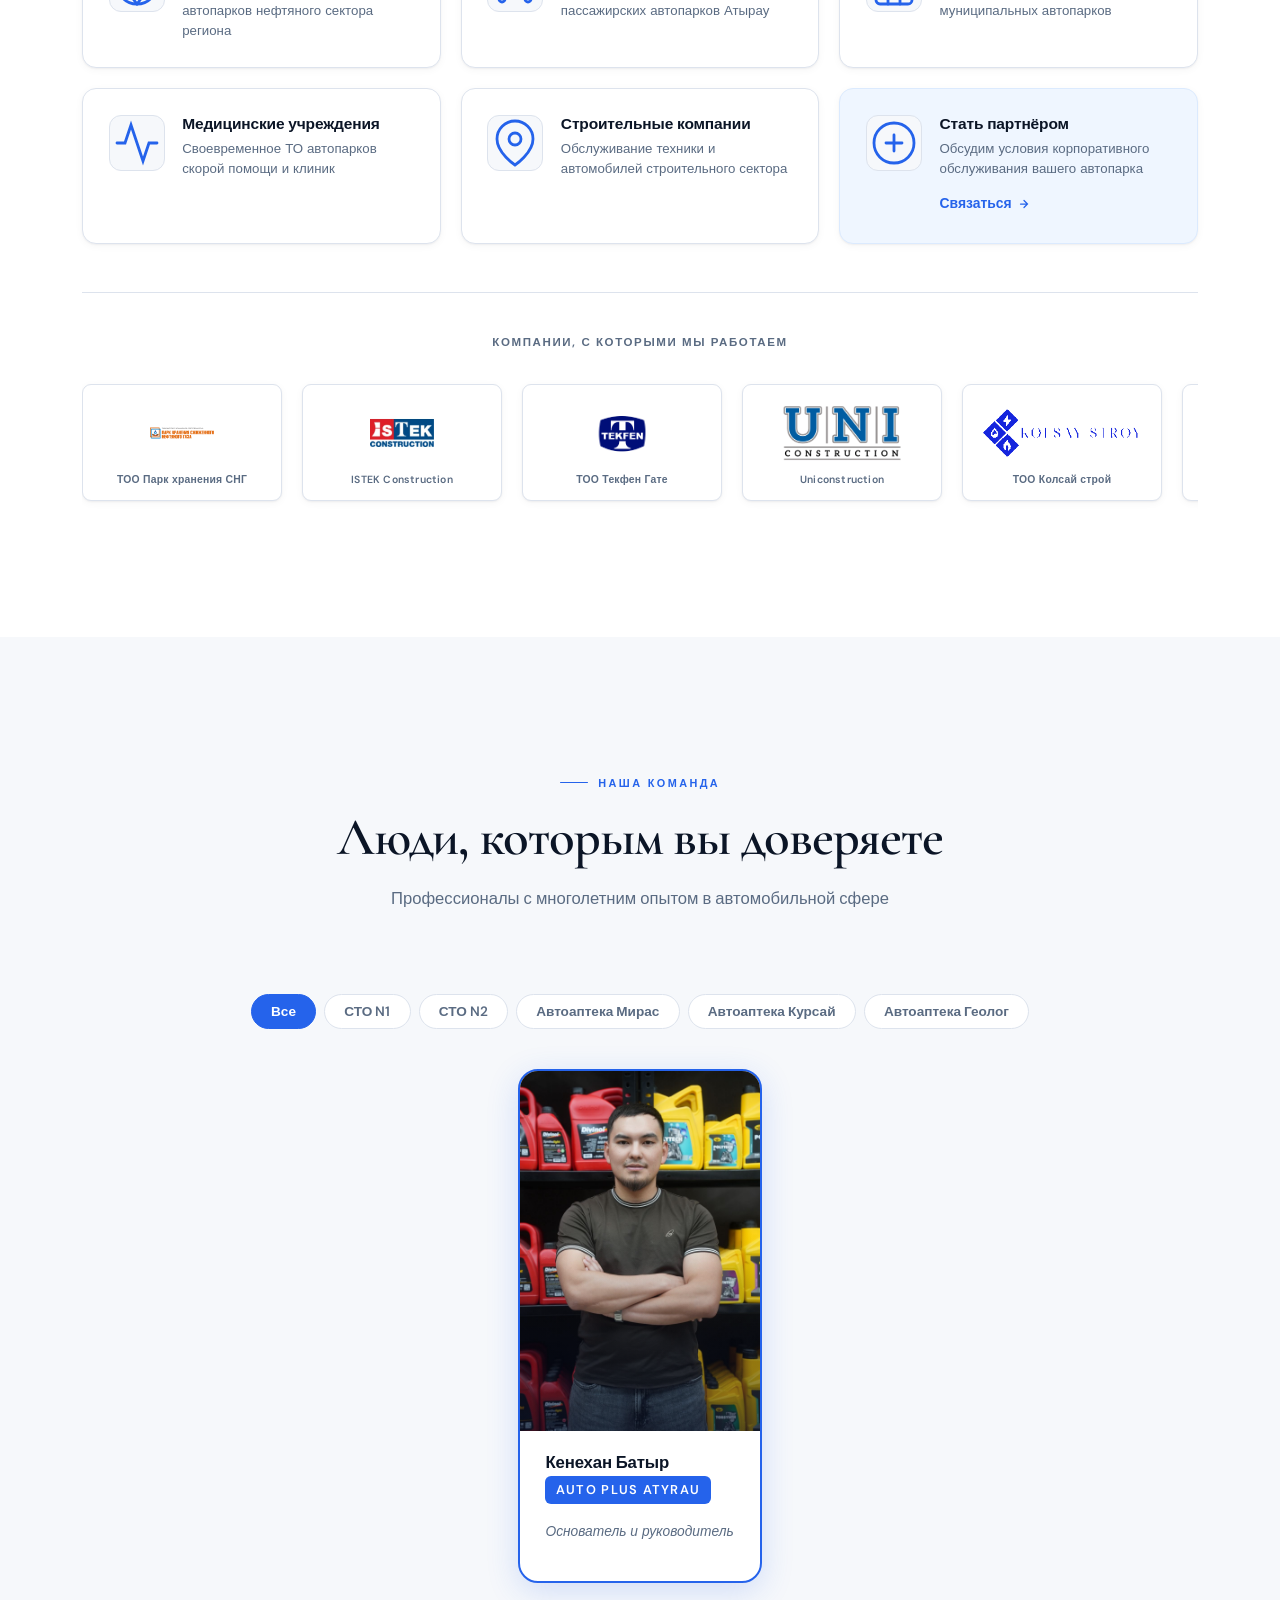
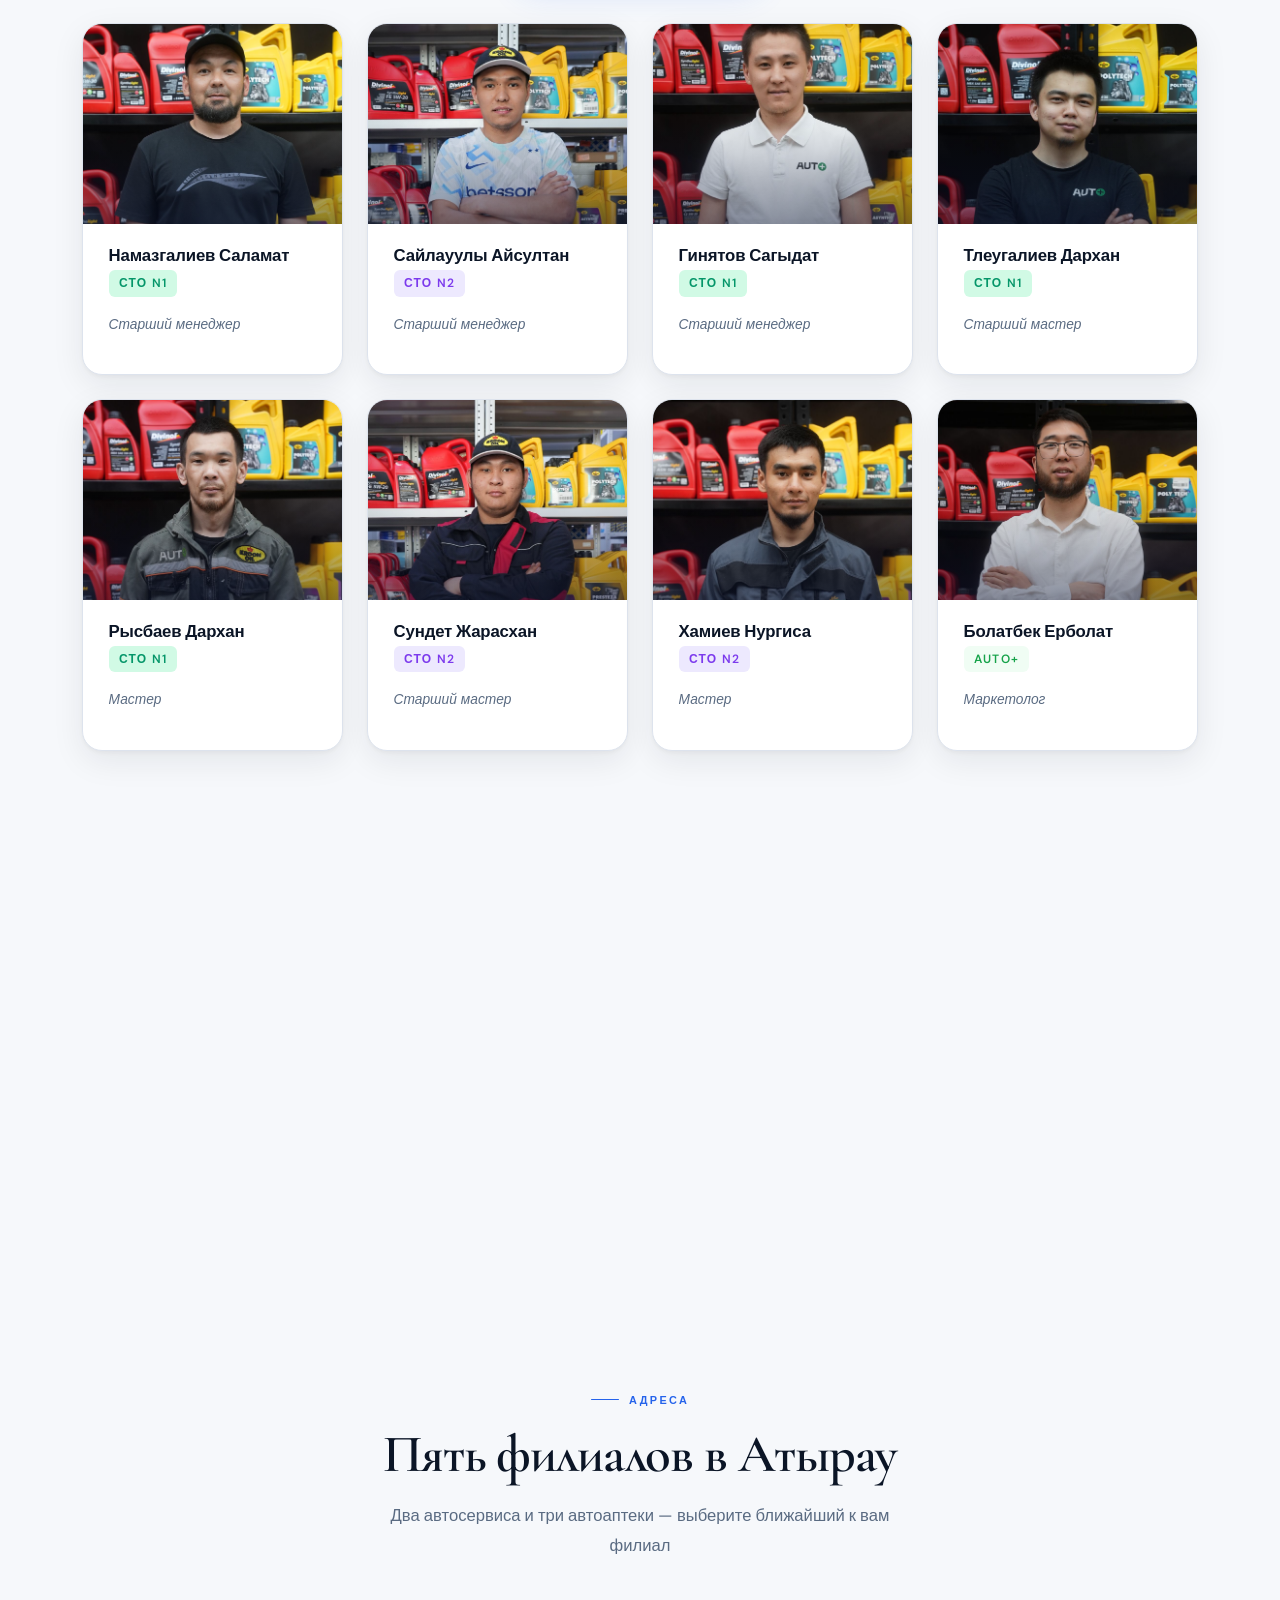
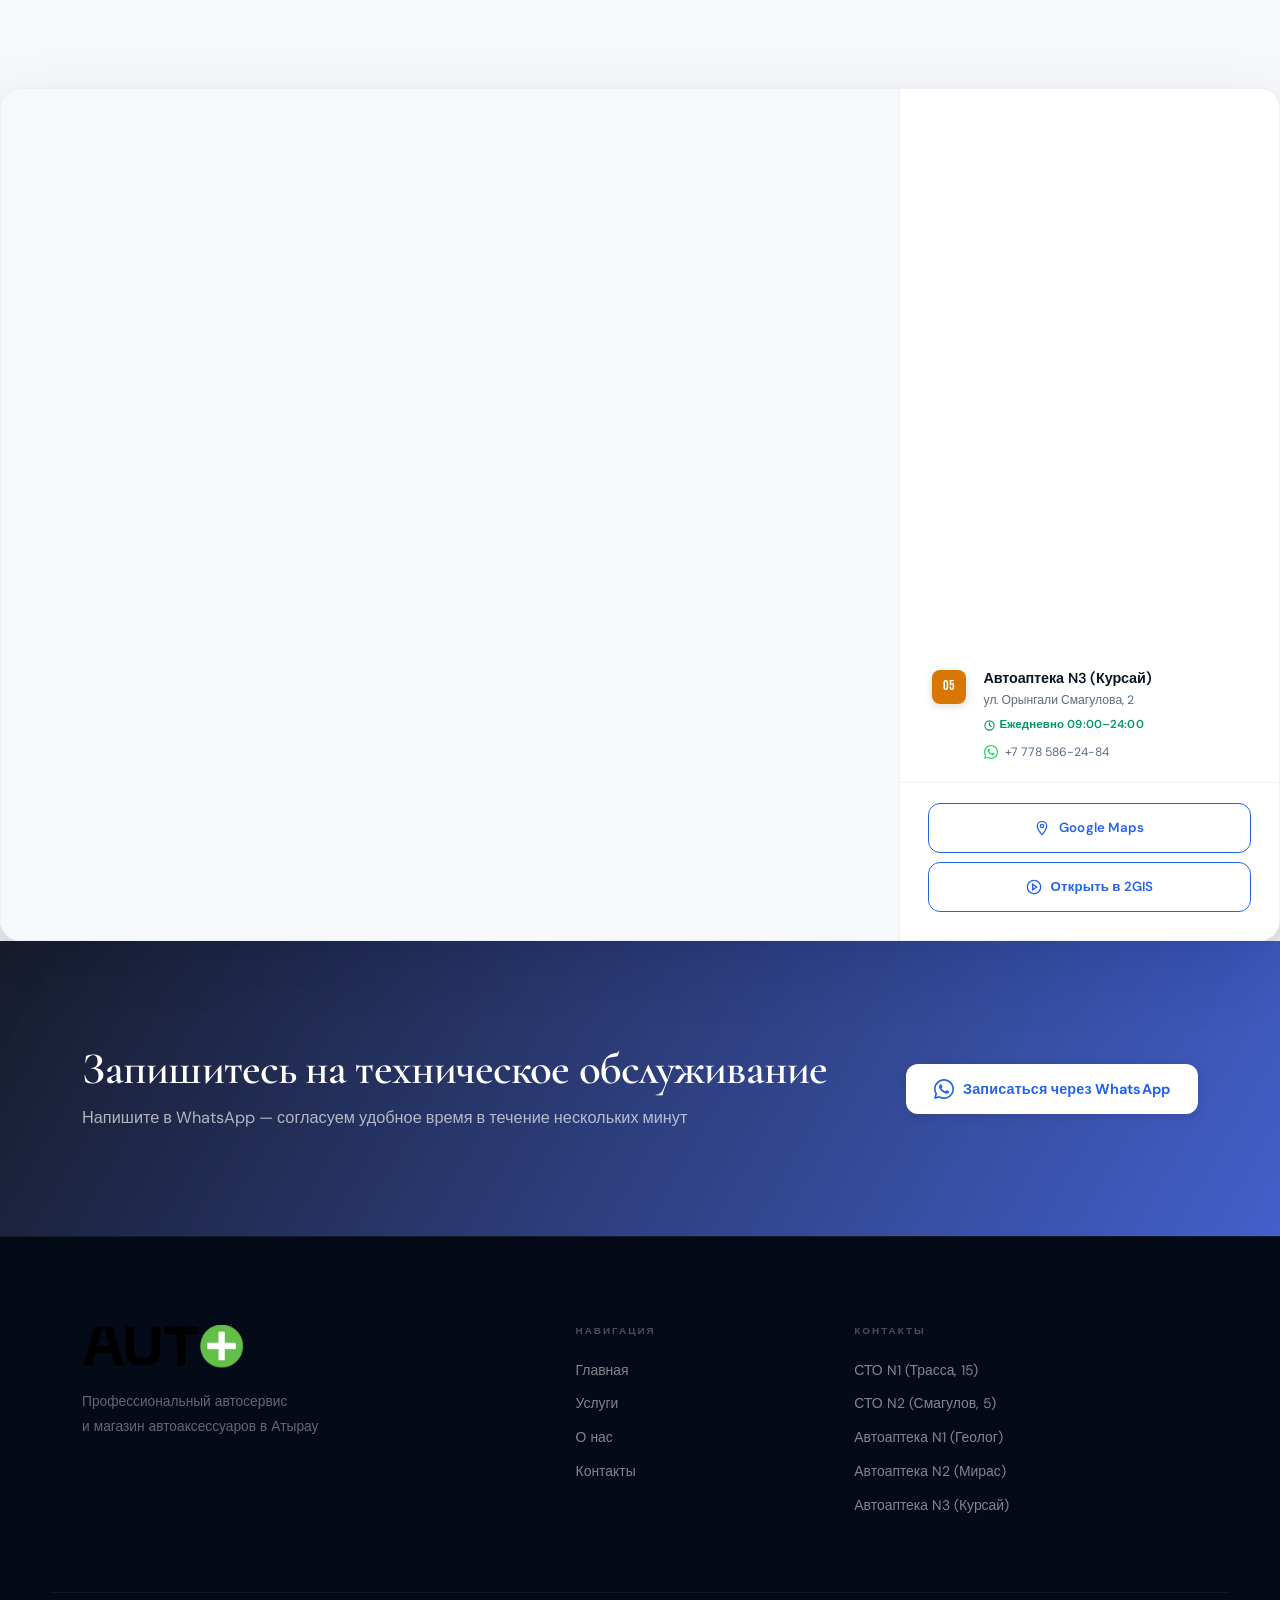
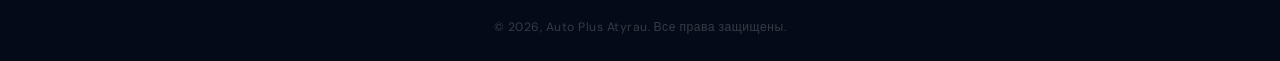
==== commit 8eef3bee: "Update index.html" ====
--- a/index.html
+++ b/index.html
@@ -662,7 +662,7 @@
     <div class="team-photo-overlay"></div>
   </div>
   <div class="team-body">
-    <h4>Батыр</h4>
+    <h4>Кенехан Батыр</h4>
     <span class="team-role team-role--founder">AUTO PLUS ATYRAU</span>
     <p class="team-position">Основатель и руководитель</p>
   </div>
